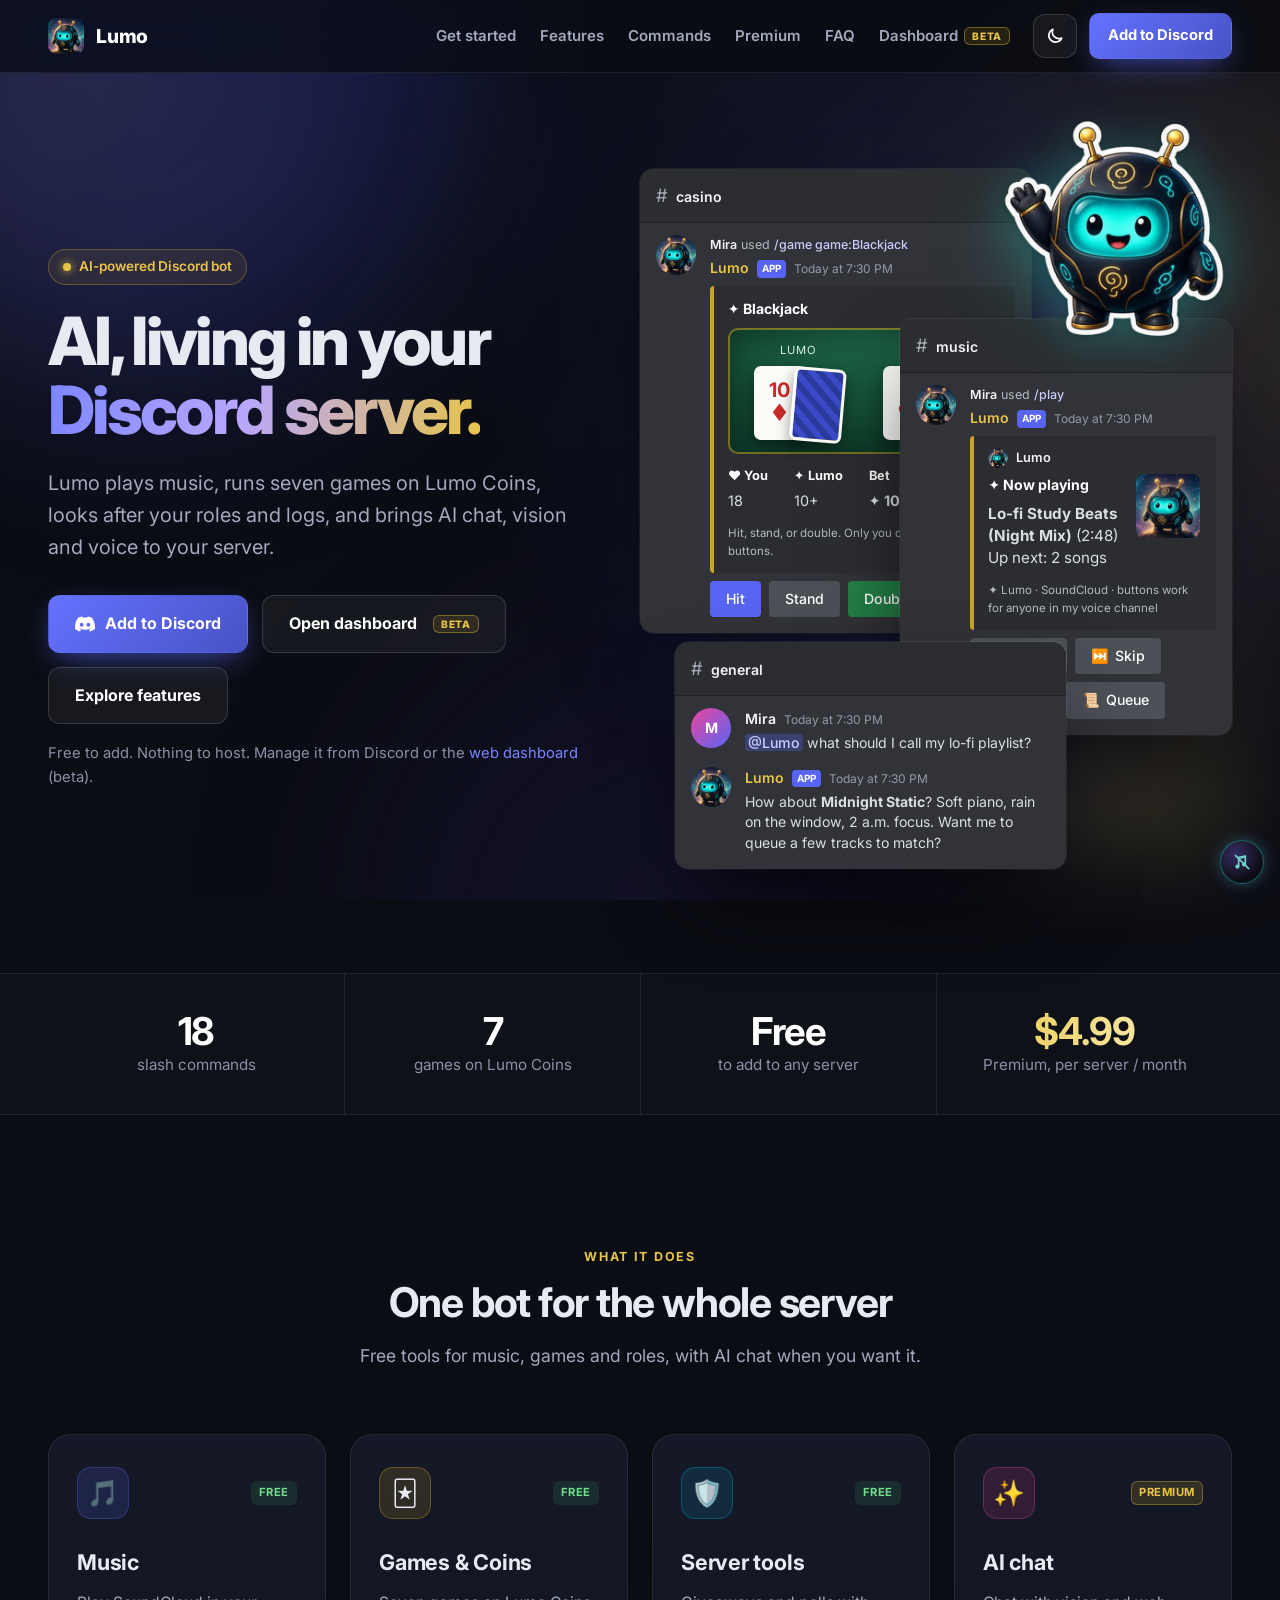
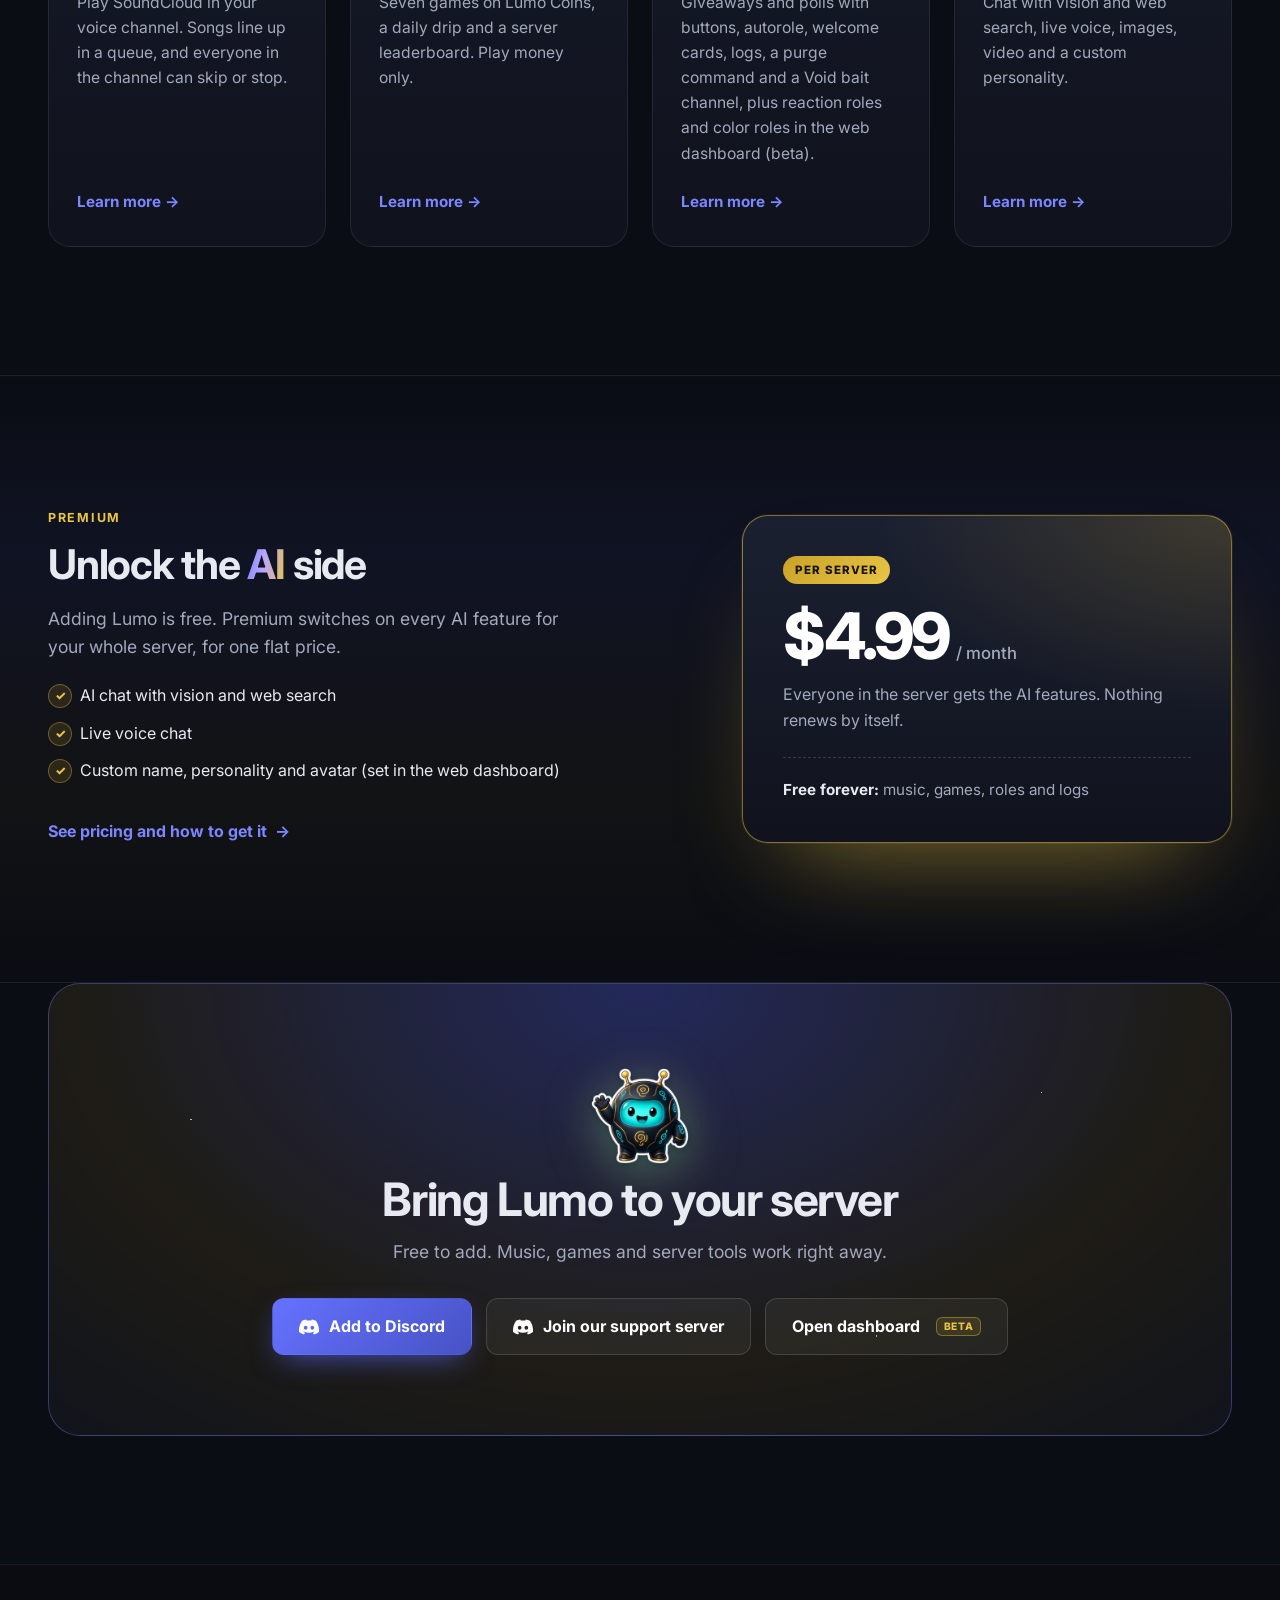
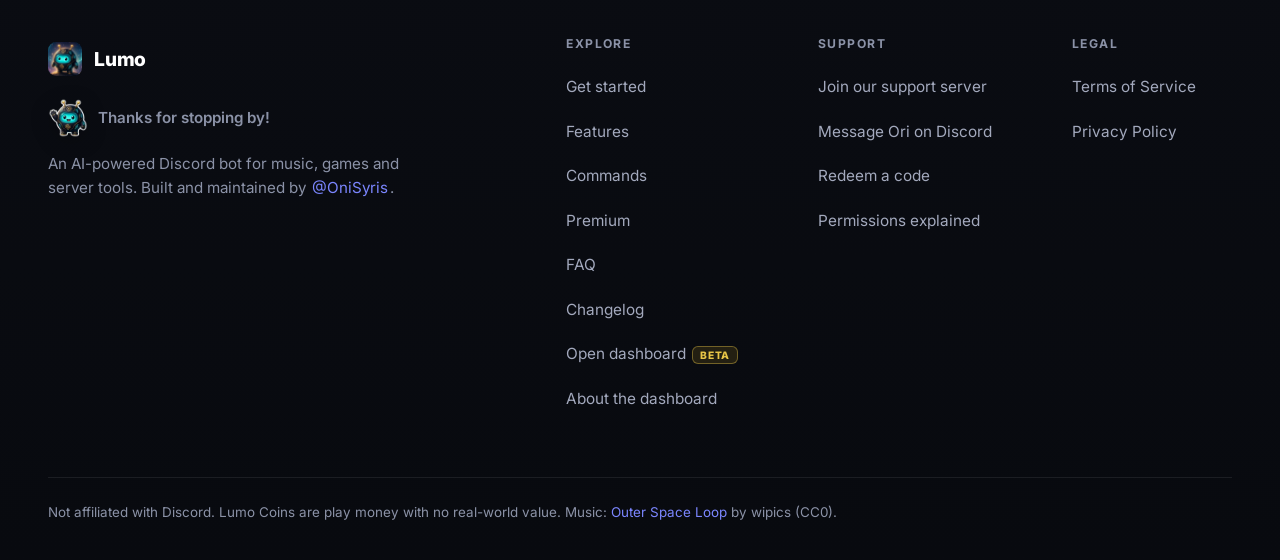
==== index.html @ 4eb3e936 "Soft background music that keeps playing between pages" ====
<!DOCTYPE html>
<html lang="en">
<head>
  <meta charset="utf-8">
  <meta name="viewport" content="width=device-width, initial-scale=1">
  <title>Lumo AI — AI-powered all-in-one Discord bot for music, games and server tools</title>
  <meta name="description" content="Lumo is an AI-powered Discord bot: SoundCloud music, 7 Lumo Coin games, giveaways, polls and server tools are free; AI chat, live voice and custom personality come with Premium ($4.99/mo per server).">
  <meta name="theme-color" content="#0b0d14">
  <meta name="color-scheme" content="dark">
  <link rel="canonical" href="https://lumobot.org/">
  <meta property="og:site_name" content="Lumo AI">
  <meta property="og:type" content="website">
  <meta property="og:url" content="https://lumobot.org/">
  <meta property="og:title" content="Lumo AI — AI-powered all-in-one Discord bot">
  <meta property="og:description" content="Free music, games and server tools. Premium adds AI chat, live voice and a custom personality for your server.">
  <meta property="og:image" content="https://lumobot.org/og-image.png">
  <meta property="og:image:width" content="1200">
  <meta property="og:image:height" content="630">
  <meta property="og:image:alt" content="Lumo: the robot mascot waving beside the Lumo name and the tagline AI-powered all-in-one Discord bot">
  <meta name="twitter:card" content="summary_large_image">
  <meta name="twitter:title" content="Lumo AI — AI-powered all-in-one Discord bot">
  <meta name="twitter:description" content="Free music, games and server tools. Premium adds AI chat, live voice and a custom personality for your server.">
  <meta name="twitter:image" content="https://lumobot.org/og-image.png">
  <meta name="twitter:image:alt" content="Lumo: the robot mascot waving beside the Lumo name and the tagline AI-powered all-in-one Discord bot">
  <link rel="icon" href="favicon.ico" sizes="any">
  <link rel="icon" type="image/png" sizes="32x32" href="favicon-32x32.png">
  <link rel="icon" type="image/png" sizes="16x16" href="favicon-16x16.png">
  <link rel="apple-touch-icon" sizes="180x180" href="apple-touch-icon.png">
  <link rel="manifest" href="site.webmanifest">
  <link rel="preconnect" href="https://fonts.googleapis.com">
  <link rel="preconnect" href="https://fonts.gstatic.com" crossorigin>
  <link href="https://fonts.googleapis.com/css2?family=Inter:wght@400;500;600;700;800&family=JetBrains+Mono:wght@500&display=swap" rel="stylesheet">
  <link rel="stylesheet" href="styles.css?v=3cb7abdbe6">
  <script>(function(d){var s="dark";try{s=localStorage.getItem("aeth-theme")||s}catch(e){}if(s!="light"&&s!="auto")s="dark";var h=d.documentElement;h.classList.add("js");h.setAttribute("data-theme-pref",s);h.setAttribute("data-theme",s=="auto"?(matchMedia("(prefers-color-scheme: light)").matches?"light":"dark"):s)})(document)</script>
</head>
<body>
  <a class="skip-link" href="#main">Skip to content</a>
  <div class="bg-orbs" aria-hidden="true"><span></span><span></span><span></span></div>

  <header class="nav" id="top">
    <div class="wrap nav-inner">
      <a class="brand" href="index.html" aria-label="Lumo home"><img src="assets/logo.webp" alt="" width="36" height="36" decoding="async"><span>Lumo</span></a>
      <nav class="nav-right" aria-label="Main">
        <div class="nav-links">
        <a href="getting-started.html">Get started</a>
        <a href="features.html">Features</a>
        <a href="commands.html">Commands</a>
        <a href="premium.html">Premium</a>
        <a href="faq.html">FAQ</a>
        <a href="dashboard.html">Dashboard <span class="beta-chip">Beta</span></a>
        </div>
        <button type="button" class="theme-btn" data-theme-cycle aria-label="Change theme" title="Change theme"><svg class="ti ti-dark" viewBox="0 0 24 24" aria-hidden="true" focusable="false" fill="none" stroke="currentColor" stroke-width="2" stroke-linecap="round" stroke-linejoin="round"><path d="M20 14.5A8 8 0 0 1 9.5 4a8 8 0 1 0 10.5 10.5Z"/></svg><svg class="ti ti-light" viewBox="0 0 24 24" aria-hidden="true" focusable="false" fill="none" stroke="currentColor" stroke-width="2" stroke-linecap="round" stroke-linejoin="round"><circle cx="12" cy="12" r="4"/><path d="M12 2v2M12 20v2M4.9 4.9l1.4 1.4M17.7 17.7l1.4 1.4M2 12h2M20 12h2M4.9 19.1l1.4-1.4M17.7 6.3l1.4-1.4"/></svg><svg class="ti ti-auto" viewBox="0 0 24 24" aria-hidden="true" focusable="false" fill="none" stroke="currentColor" stroke-width="2" stroke-linecap="round" stroke-linejoin="round"><circle cx="12" cy="12" r="9"/><path d="M12 3a9 9 0 0 1 0 18Z" fill="currentColor"/></svg></button>
        <a class="btn btn-ghost btn-sm nav-dash" href="https://dashboard.lumobot.org" target="_blank" rel="noopener">Open dashboard <span class="beta-chip">Beta</span></a>
        <a class="btn btn-primary btn-sm nav-add" href="https://discord.com/oauth2/authorize?client_id=1545140271073722378&amp;permissions=309576723664&amp;scope=bot+applications.commands" target="_blank" rel="noopener">Add to Discord</a>
        <details class="nav-menu">
          <summary aria-label="Menu"><span class="bars" aria-hidden="true"></span></summary>
          <div class="nav-panel">
          <a href="getting-started.html">Get started</a>
          <a href="features.html">Features</a>
          <a href="commands.html">Commands</a>
          <a href="premium.html">Premium</a>
          <a href="faq.html">FAQ</a>
          <a href="dashboard.html">About the dashboard <span class="beta-chip">Beta</span></a>
          <a class="btn btn-ghost nav-panel-dash" href="https://dashboard.lumobot.org" target="_blank" rel="noopener">Open dashboard <span class="beta-chip">Beta</span></a>
            <a class="btn btn-primary nav-panel-add" href="https://discord.com/oauth2/authorize?client_id=1545140271073722378&amp;permissions=309576723664&amp;scope=bot+applications.commands" target="_blank" rel="noopener">Add to Discord</a>
            <div class="theme-seg-wrap"><span>Appearance</span><div class="theme-seg" role="group" aria-label="Color theme"><button type="button" class="seg-b" data-theme-set="dark" aria-pressed="false"><svg class="ti ti-dark" viewBox="0 0 24 24" aria-hidden="true" focusable="false" fill="none" stroke="currentColor" stroke-width="2" stroke-linecap="round" stroke-linejoin="round"><path d="M20 14.5A8 8 0 0 1 9.5 4a8 8 0 1 0 10.5 10.5Z"/></svg><span>Dark</span></button><button type="button" class="seg-b" data-theme-set="light" aria-pressed="false"><svg class="ti ti-light" viewBox="0 0 24 24" aria-hidden="true" focusable="false" fill="none" stroke="currentColor" stroke-width="2" stroke-linecap="round" stroke-linejoin="round"><circle cx="12" cy="12" r="4"/><path d="M12 2v2M12 20v2M4.9 4.9l1.4 1.4M17.7 17.7l1.4 1.4M2 12h2M20 12h2M4.9 19.1l1.4-1.4M17.7 6.3l1.4-1.4"/></svg><span>Light</span></button><button type="button" class="seg-b" data-theme-set="auto" aria-pressed="false"><svg class="ti ti-auto" viewBox="0 0 24 24" aria-hidden="true" focusable="false" fill="none" stroke="currentColor" stroke-width="2" stroke-linecap="round" stroke-linejoin="round"><circle cx="12" cy="12" r="9"/><path d="M12 3a9 9 0 0 1 0 18Z" fill="currentColor"/></svg><span>Auto</span></button></div></div>
          </div>
        </details>
      </nav>
    </div>
  </header>

  <main id="main">
    <header class="hero" id="hero">
      <div class="wrap hero-inner">
        <div class="hero-copy">
          <div class="hero-bot-m"><img src="assets/robot/wave-512.webp" alt="Lumo, the robot mascot, waving hello" width="120" height="120" fetchpriority="high" decoding="async"></div>
          <span class="eyebrow"><span class="dot"></span> AI-powered Discord bot</span>
          <h1>AI, living in your <span class="grad">Discord server.</span></h1>
          <p class="lead">Lumo plays music, runs seven games on Lumo Coins, looks after your roles and logs, and brings AI chat, vision and voice to your server.</p>
          <div class="cta">
            <a class="btn btn-primary" href="https://discord.com/oauth2/authorize?client_id=1545140271073722378&amp;permissions=309576723664&amp;scope=bot+applications.commands" target="_blank" rel="noopener"><svg viewBox="0 0 24 24" width="20" height="20" aria-hidden="true"><path fill="currentColor" d="M20.3 4.4A19.8 19.8 0 0 0 15.4 3l-.6 1.3a18.3 18.3 0 0 0-5.5 0L8.6 3a19.7 19.7 0 0 0-4.9 1.5C.6 9.1-.3 13.6.1 18a19.9 19.9 0 0 0 6 3l1.3-2.1a13 13 0 0 1-2-1l.5-.4a14.2 14.2 0 0 0 12.2 0l.5.4a13 13 0 0 1-2 1l1.3 2.1a19.8 19.8 0 0 0 6-3c.5-5.1-.8-9.6-3.6-13.6ZM8 15.3c-1.2 0-2.2-1.1-2.2-2.4S6.8 10.5 8 10.5s2.2 1.1 2.2 2.4-1 2.4-2.2 2.4Zm8 0c-1.2 0-2.2-1.1-2.2-2.4s1-2.4 2.2-2.4 2.2 1.1 2.2 2.4-1 2.4-2.2 2.4Z"/></svg> Add to Discord</a>
            <a class="btn btn-ghost" href="https://dashboard.lumobot.org" target="_blank" rel="noopener">Open dashboard <span class="beta-chip">Beta</span></a>
            <a class="btn btn-ghost" href="features.html">Explore features</a>
          </div>
          <p class="cta-note">Free to add. Nothing to host. Manage it from Discord or the <a href="dashboard.html">web dashboard</a> (beta).</p>
        </div>
        <div class="cluster" aria-label="Illustrations of Lumo in Discord: music, blackjack and a chat">
        <div class="cl cl-bj"><figure class="mock" aria-label="Illustration of a blackjack hand with Hit, Stand and Double buttons">
  <div class="dc-window">
    <div class="dc-bar"><span class="hash">#</span> casino</div>
    <div class="dc-msg">
      <img class="dc-avatar" src="assets/logo.webp" alt="" width="40" height="40" loading="lazy" decoding="async">
      <div class="dc-body">
        <div class="dc-used"><span class="dc-used-user">Mira</span> used <span class="dc-used-cmd">/game game:Blackjack</span></div>
        <div class="dc-meta"><b class="bot-name">Lumo</b><span class="dc-tag">APP</span><time>Today at 7:30 PM</time></div>
        <div class="dc-embed">
          <div class="dc-embed-title">✦ Blackjack</div>
          <div class="table-art" role="img" aria-label="Blackjack table: you hold king of hearts and eight of spades; the dealer shows ten of diamonds and one face-down card">
            <div class="hand"><small>Lumo</small><div class="cards"><span class="pcard red"><b>10</b><i>♦</i></span><span class="pcard back"></span></div></div>
            <div class="hand"><small>You</small><div class="cards"><span class="pcard red"><b>K</b><i>♥</i></span><span class="pcard"><b>8</b><i>♠</i></span></div></div>
          </div>
          <div class="dc-fields dc-fields-4">
            <div><div class="dc-fh">♥ You</div><p>18</p></div>
            <div><div class="dc-fh">✦ Lumo</div><p>10+</p></div>
            <div><div class="dc-fh">Bet</div><p><b>✦ 100</b></p></div>
            <div><div class="dc-fh">Wallet</div><p><b>✦ 4,900</b></p></div>
          </div>
          <div class="dc-footer">Hit, stand, or double. Only you can press the buttons.</div>
        </div>
        <div class="dc-buttons">
          <span class="dc-btn dc-btn-primary">Hit</span>
          <span class="dc-btn dc-btn-secondary">Stand</span>
          <span class="dc-btn dc-btn-success">Double</span>
        </div>
      </div>
    </div>
  </div>
</figure></div>
        <div class="cl cl-music"><figure class="mock" aria-label="Illustration of the /play now-playing panel with Pause, Skip, Stop and Queue buttons">
  <div class="dc-window">
    <div class="dc-bar"><span class="hash">#</span> music</div>
    <div class="dc-msg">
      <img class="dc-avatar" src="assets/logo.webp" alt="" width="40" height="40" loading="lazy" decoding="async">
      <div class="dc-body">
        <div class="dc-used"><span class="dc-used-user">Mira</span> used <span class="dc-used-cmd">/play</span></div>
        <div class="dc-meta"><b class="bot-name">Lumo</b><span class="dc-tag">APP</span><time>Today at 7:30 PM</time></div>
        <div class="dc-embed">
          <div class="dc-embed-author"><img src="assets/logo.webp" alt="" width="20" height="20" loading="lazy" decoding="async"> Lumo</div>
          <div class="dc-embed-row">
            <div>
              <div class="dc-embed-title">✦ Now playing</div>
              <p><b>Lo-fi Study Beats (Night Mix)</b> (2:48)<br>Up next: 2 songs</p>
            </div>
            <img class="dc-thumb" src="assets/logo.webp" alt="" width="64" height="64" loading="lazy" decoding="async">
          </div>
          <div class="dc-footer">✦ Lumo · SoundCloud · buttons work for anyone in my voice channel</div>
        </div>
        <div class="dc-buttons">
          <span class="dc-btn dc-btn-secondary"><span aria-hidden="true">⏸️</span> Pause</span>
          <span class="dc-btn dc-btn-secondary"><span aria-hidden="true">⏭️</span> Skip</span>
          <span class="dc-btn dc-btn-danger"><span aria-hidden="true">⏹️</span> Stop</span>
          <span class="dc-btn dc-btn-secondary"><span aria-hidden="true">📜</span> Queue</span>
        </div>
      </div>
    </div>
  </div>
</figure></div>
        <div class="cl cl-chat"><figure class="mock" aria-label="Illustration of a chat with Lumo: a member asks for a playlist name and Lumo answers">
  <div class="dc-window">
    <div class="dc-bar"><span class="hash">#</span> general</div>
    <div class="dc-msg">
      <span class="dc-avatar user" aria-hidden="true">M</span>
      <div class="dc-body">
        <div class="dc-meta"><b>Mira</b><time>Today at 7:30 PM</time></div>
        <p class="dc-text"><span class="dc-mention">@Lumo</span> what should I call my lo-fi playlist?</p>
      </div>
    </div>
    <div class="dc-msg">
      <img class="dc-avatar" src="assets/logo.webp" alt="" width="40" height="40" loading="lazy" decoding="async">
      <div class="dc-body">
        <div class="dc-meta"><b class="bot-name">Lumo</b><span class="dc-tag">APP</span><time>Today at 7:30 PM</time></div>
        <p class="dc-text">How about <b>Midnight Static</b>? Soft piano, rain on the window, 2 a.m. focus. Want me to queue a few tracks to match?</p>
      </div>
    </div>
  </div>
</figure></div>
        <div class="hero-bot"><img src="assets/robot/wave-512.webp" alt="Lumo, the robot mascot, waving hello" width="300" height="300" fetchpriority="high" decoding="async"></div>
      </div>
      </div>
    </header>

    <section class="factband" aria-label="Lumo at a glance">
      <ul class="wrap facts">
        <li><strong>18</strong><span>slash commands</span></li>
        <li><strong>7</strong><span>games on Lumo Coins</span></li>
        <li><strong>Free</strong><span>to add to any server</span></li>
        <li><strong>$4.99</strong><span>Premium, per server / month</span></li>
      </ul>
    </section>

    <section class="section" id="highlights">
      <div class="wrap">
        <div class="section-head reveal">
          <span class="kicker">What it does</span>
          <h2>One bot for the whole server</h2>
          <p>Free tools for music, games and roles, with AI chat when you want it.</p>
        </div>
        <div class="hl-grid">
        <a class="hl reveal" href="features.html#music"><span class="hl-top"><span class="f-icon" aria-hidden="true">🎵</span><span class="badge b-any">Free</span></span><h3>Music</h3><p>Play SoundCloud in your voice channel. Songs line up in a queue, and everyone in the channel can skip or stop.</p><span class="hl-more">Learn more <i aria-hidden="true">→</i></span></a>
        <a class="hl reveal" href="features.html#games"><span class="hl-top"><span class="f-icon" aria-hidden="true">🃏</span><span class="badge b-any">Free</span></span><h3>Games &amp; Coins</h3><p>Seven games on Lumo Coins, a daily drip and a server leaderboard. Play money only.</p><span class="hl-more">Learn more <i aria-hidden="true">→</i></span></a>
        <a class="hl reveal" href="features.html#server"><span class="hl-top"><span class="f-icon" aria-hidden="true">🛡️</span><span class="badge b-any">Free</span></span><h3>Server tools</h3><p>Giveaways and polls with buttons, autorole, welcome cards, logs, a purge command and a Void bait channel, plus reaction roles and color roles in the web dashboard (beta).</p><span class="hl-more">Learn more <i aria-hidden="true">→</i></span></a>
        <a class="hl reveal" href="features.html#ai"><span class="hl-top"><span class="f-icon" aria-hidden="true">✨</span><span class="badge b-premium">Premium</span></span><h3>AI chat</h3><p>Chat with vision and web search, live voice, images, video and a custom personality.</p><span class="hl-more">Learn more <i aria-hidden="true">→</i></span></a>
        </div>
      </div>
    </section>

    <section class="section section-alt" id="premium">
      <div class="wrap teaser">
        <div class="teaser-copy reveal">
          <span class="kicker">Premium</span>
          <h2>Unlock the <span class="grad">AI</span> side</h2>
          <p>Adding Lumo is free. Premium switches on every AI feature for your whole server, for one flat price.</p>
          <ul class="checks">
            <li>AI chat with vision and web search</li>
            <li>Live voice chat</li>
            <li>Custom name, personality and avatar (set in the web dashboard)</li>
          </ul>
          <a class="text-link" href="premium.html">See pricing and how to get it <i aria-hidden="true">→</i></a>
        </div>
        <div class="price-card reveal" data-d="1">
          <span class="plan-tag">Per server</span>
          <div class="big">$4.99<small>/ month</small></div>
          <p>Everyone in the server gets the AI features. Nothing renews by itself.</p>
          <div class="price-free"><b>Free forever:</b> music, games, roles and logs</div>
        </div>
      </div>
    </section>

    <section class="section section-cta">
      <div class="wrap">
        <div class="final-cta reveal">
          <img class="cta-bot" src="assets/robot/happy-256.webp" alt="Lumo, the robot mascot, smiling" width="104" height="104" loading="lazy" decoding="async">
          <h2>Bring Lumo to your server</h2>
          <p>Free to add. Music, games and server tools work right away.</p>
          <div class="cta center"><a class="btn btn-primary" href="https://discord.com/oauth2/authorize?client_id=1545140271073722378&amp;permissions=309576723664&amp;scope=bot+applications.commands" target="_blank" rel="noopener"><svg viewBox="0 0 24 24" width="20" height="20" aria-hidden="true"><path fill="currentColor" d="M20.3 4.4A19.8 19.8 0 0 0 15.4 3l-.6 1.3a18.3 18.3 0 0 0-5.5 0L8.6 3a19.7 19.7 0 0 0-4.9 1.5C.6 9.1-.3 13.6.1 18a19.9 19.9 0 0 0 6 3l1.3-2.1a13 13 0 0 1-2-1l.5-.4a14.2 14.2 0 0 0 12.2 0l.5.4a13 13 0 0 1-2 1l1.3 2.1a19.8 19.8 0 0 0 6-3c.5-5.1-.8-9.6-3.6-13.6ZM8 15.3c-1.2 0-2.2-1.1-2.2-2.4S6.8 10.5 8 10.5s2.2 1.1 2.2 2.4-1 2.4-2.2 2.4Zm8 0c-1.2 0-2.2-1.1-2.2-2.4s1-2.4 2.2-2.4 2.2 1.1 2.2 2.4-1 2.4-2.2 2.4Z"/></svg> Add to Discord</a><a class="btn btn-ghost" href="https://discord.gg/KZjebts36C" target="_blank" rel="noopener"><svg viewBox="0 0 24 24" width="20" height="20" aria-hidden="true"><path fill="currentColor" d="M20.3 4.4A19.8 19.8 0 0 0 15.4 3l-.6 1.3a18.3 18.3 0 0 0-5.5 0L8.6 3a19.7 19.7 0 0 0-4.9 1.5C.6 9.1-.3 13.6.1 18a19.9 19.9 0 0 0 6 3l1.3-2.1a13 13 0 0 1-2-1l.5-.4a14.2 14.2 0 0 0 12.2 0l.5.4a13 13 0 0 1-2 1l1.3 2.1a19.8 19.8 0 0 0 6-3c.5-5.1-.8-9.6-3.6-13.6ZM8 15.3c-1.2 0-2.2-1.1-2.2-2.4S6.8 10.5 8 10.5s2.2 1.1 2.2 2.4-1 2.4-2.2 2.4Zm8 0c-1.2 0-2.2-1.1-2.2-2.4s1-2.4 2.2-2.4 2.2 1.1 2.2 2.4-1 2.4-2.2 2.4Z"/></svg> Join our support server</a><a class="btn btn-ghost" href="https://dashboard.lumobot.org" target="_blank" rel="noopener">Open dashboard <span class="beta-chip">Beta</span></a></div>
        </div>
      </div>
    </section>
  </main>

  <footer class="footer">
    <div class="wrap footer-inner">
      <div class="footer-brand">
        <a class="brand" href="index.html"><img src="assets/logo.webp" alt="" width="34" height="34" loading="lazy" decoding="async"><span>Lumo</span></a>
        <p class="footer-wave"><img class="mini-bot" src="assets/robot/wave-96.webp" alt="" width="40" height="40" loading="lazy" decoding="async"><span>Thanks for stopping by!</span></p>
        <p>An AI-powered Discord bot for music, games and server tools. Built and maintained by <a href="https://github.com/OniSyris" target="_blank" rel="noopener">@OniSyris</a>.</p>
      </div>
      <nav class="footer-cols" aria-label="Footer">
        <div>
          <h2>Explore</h2>
          <a href="getting-started.html">Get started</a>
          <a href="features.html">Features</a>
          <a href="commands.html">Commands</a>
          <a href="premium.html">Premium</a>
          <a href="faq.html">FAQ</a>
          <a href="changelog.html">Changelog</a>
          <a href="https://dashboard.lumobot.org" target="_blank" rel="noopener">Open dashboard <span class="beta-chip">Beta</span></a>
          <a href="dashboard.html">About the dashboard</a>
        </div>
        <div>
          <h2>Support</h2>
          <a href="https://discord.gg/KZjebts36C" target="_blank" rel="noopener">Join our support server</a>
          <a href="https://discord.com/users/1022200760018161684" target="_blank" rel="noopener">Message Ori on Discord</a>
          <a href="faq.html#redeem">Redeem a code</a>
          <a href="faq.html#permissions">Permissions explained</a>
        </div>
        <div>
          <h2>Legal</h2>
          <a href="terms.html">Terms of Service</a>
          <a href="privacy.html">Privacy Policy</a>
        </div>
      </nav>
    </div>
    <div class="wrap footer-note">Not affiliated with Discord. Lumo Coins are play money with no real-world value. Music: <a href="https://opengameart.org/content/outer-space-loop" target="_blank" rel="noopener">Outer Space Loop</a> by wipics (CC0).</div>
  </footer>

  <div class="toast" id="toast" role="status" aria-live="polite"></div>
  <script src="/assets/lumo-music.js?v=5b96e1c2fb" data-src="/assets/audio/outer-space-loop.mp3" data-exclude="^/dashboard/" data-volume="0.16" data-fade="2.5" defer></script>
  <script src="script.js?v=6dd29949c9" defer></script>
</body>
</html>
---- styles.css ----
:root,.dc-window{--bg:#0b0d14;--bg-2:#10131d;--panel:#151927;--panel-2:#1b2031;--fg:255 255 255;--line:rgb(var(--fg) / .08);--line-2:rgb(var(--fg) / .14);--text:#e8eaf2;--muted:#a3a9bd;--dim:#8b92a7;--head:#fff;--blurple:#5865f2;--blurple-2:#7b86ff;--gold:#c9a227;--gold-2:#e8c547;--gold-t:#e8c547;--green:#3ba55d;--red:#ed4245;--ok-t:#6fdc8c;--bad-t:#ff8a8c;--code-bg:rgba(88,101,242,.18);--code-fg:#c9cdfb;--hover-bd:rgba(123,134,255,.45);--nav-bg:rgba(11,13,20,.78);--nav-panel-bg:rgba(14,17,27,.98);--cmd-bg:rgba(11,13,20,.88);--footer-bg:linear-gradient(180deg,#0a0c12,#080a0f);--orb-1:#3b45c9;--orb-2:#7a5b0f;--orb-3:#2a1f6b;--grad-h:linear-gradient(100deg,var(--blurple-2) 0%,#b9a6ff 45%,var(--gold-2) 100%);--grad-gold:linear-gradient(100deg,var(--gold-2),#fff3c2);--btn-grad:linear-gradient(135deg,#6572ff,#4752c4);--mock-sh:0 30px 80px -20px rgba(0,0,0,.7),0 0 0 1px rgba(255,255,255,.06);--mock-sh-lg:0 40px 90px -24px rgba(0,0,0,.85),0 0 0 1px rgba(255,255,255,.08);--mock-sh-hover:0 44px 90px -24px rgba(0,0,0,.85),0 0 0 1px rgba(123,134,255,.4);--sh-card:none;--logo-sh:none;color-scheme:dark;--radius:18px;--gold-ink:#1a1405;--nav-h:72px;--wrap:1280px;--font:"Inter",system-ui,-apple-system,"Segoe UI",Roboto,"Helvetica Neue",Arial,sans-serif;--mono:"JetBrains Mono",ui-monospace,SFMono-Regular,Menlo,Consolas,monospace;--s-section:128px}html[data-theme="light"]{--bg:#f5f7fb;--bg-2:#edf1f8;--panel:#fff;--panel-2:#f3f6fc;--fg:15 23 42;--line:rgb(var(--fg) / .11);--line-2:rgb(var(--fg) / .2);--text:#1e293b;--muted:#475569;--dim:#566680;--head:#0f172a;--blurple:#4752c4;--blurple-2:#3f4bbd;--gold-t:#8a5a0b;--ok-t:#166534;--bad-t:#b42318;--code-bg:rgba(71,82,196,.1);--code-fg:#3730a3;--hover-bd:rgba(71,82,196,.45);--nav-bg:rgba(255,255,255,.85);--nav-panel-bg:rgba(255,255,255,.98);--cmd-bg:rgba(245,247,251,.92);--footer-bg:linear-gradient(180deg,#eef2f8,#e5ebf4);--orb-1:#b9c3ff;--orb-2:#ffe1a6;--orb-3:#bde4f4;--grad-h:linear-gradient(100deg,#3f4bbd 0%,#7c3aed 48%,#a2640c 100%);--grad-gold:linear-gradient(100deg,#8a5a0b,#b7791f);--btn-grad:linear-gradient(135deg,#4f5bd5,#3b46b0);--mock-sh:0 18px 40px -18px rgba(15,23,42,.5),0 0 0 1px rgba(15,23,42,.16);--mock-sh-lg:0 26px 56px -22px rgba(15,23,42,.55),0 0 0 1px rgba(15,23,42,.16);--mock-sh-hover:0 28px 56px -20px rgba(15,23,42,.55),0 0 0 1px rgba(71,82,196,.5);--sh-card:0 1px 2px rgba(15,23,42,.05),0 10px 26px -14px rgba(15,23,42,.16);--logo-sh:0 2px 8px rgba(15,23,42,.3);color-scheme:light}:where(.hl,.bento-tile,.cmd,.info-card,.steps-3 li,.gs-step,.cl-list li,details.faq,.faq-toc,.compare,.legal-summary,.legal-toc,.search){box-shadow:var(--sh-card)}html[data-theme="light"] .bg-orbs span{opacity:.55}html[data-theme="light"] .final-cta::before{display:none}html[data-theme="light"] .bg-orbs span{opacity:.22}html[data-theme="light"] .hero{background:radial-gradient(60% 90% at 78% 30%,rgba(88,101,242,.07),transparent 70%),radial-gradient(40% 60% at 5% 0%,rgba(201,162,39,.04),transparent 70%)}html[data-theme="light"] .page-hero{background:radial-gradient(70% 120% at 50% 0%,rgba(88,101,242,.07),transparent 70%),radial-gradient(40% 80% at 90% 100%,rgba(201,162,39,.04),transparent 70%)}html[data-theme="light"] .section-alt{background:linear-gradient(180deg,transparent,rgba(88,101,242,.035) 30%,rgba(201,162,39,.025) 70%,transparent)}html[data-theme="light"] .final-cta{background:radial-gradient(80% 140% at 50% 0%,rgba(88,101,242,.13),rgba(201,162,39,.06) 60%,var(--bg-2))}html[data-theme="light"] .cluster::before{opacity:.4}html[data-theme="light"] .stage::before{opacity:.45}html[data-theme="light"] .num{background:linear-gradient(135deg,#4752c4,#8a5a0b)}.brand img{box-shadow:var(--logo-sh)}@media (min-width:1600px){:root{--wrap:1440px;--s-section:144px}body{font-size:17px}}*{box-sizing:border-box}html{scroll-behavior:smooth;scroll-padding-top:96px;overflow-x:clip}body{margin:0;font-family:var(--font);background:var(--bg);color:var(--text);line-height:1.6;-webkit-font-smoothing:antialiased;overflow-x:hidden}img{max-width:100%;display:block}a{color:var(--blurple-2);text-decoration:none}a:hover{color:var(--head)}code{font-family:var(--mono);font-size:.86em}main{display:block}.wrap{width:min(var(--wrap),100% - 96px);margin-inline:auto}.wrap-mid{width:min(1040px,100% - 96px)}:focus-visible{outline:2px solid var(--blurple-2);outline-offset:3px;border-radius:6px}.btn:focus-visible{outline-color:var(--head)}.skip-link{position:absolute;left:12px;top:-60px;z-index:100;background:#fff;color:#111;font-weight:700;padding:10px 16px;border-radius:10px;transition:top .15s}.skip-link:focus{top:10px;color:#111}[hidden]{display:none!important}.bg-orbs{position:fixed;inset:0;pointer-events:none;z-index:-1;overflow:hidden}.bg-orbs span{position:absolute;border-radius:50%;filter:blur(110px);opacity:.32}.bg-orbs span:nth-child(1){width:640px;height:640px;background:var(--orb-1);top:-260px;left:-180px}.bg-orbs span:nth-child(2){width:520px;height:520px;background:var(--orb-2);top:60px;right:-200px;opacity:.24}.bg-orbs span:nth-child(3){width:560px;height:560px;background:var(--orb-3);bottom:-300px;left:30%;opacity:.22}h1{font-size:clamp(2.5rem,4.6vw,4.5rem);line-height:1.04;letter-spacing:-.04em;margin:22px 0 22px;font-weight:800;text-wrap:balance}h2{font-size:clamp(1.9rem,3.2vw,2.9rem);line-height:1.12;letter-spacing:-.03em;margin:12px 0 16px;text-wrap:balance}h3{letter-spacing:-.01em}.grad{background:var(--grad-h);-webkit-background-clip:text;background-clip:text;color:transparent}.lead{font-size:1.2rem;color:var(--muted);max-width:580px;margin:0 0 32px}.kicker{color:var(--gold-t);font-weight:700;text-transform:uppercase;letter-spacing:.14em;font-size:.78rem}.eyebrow{display:inline-flex;align-items:center;gap:8px;padding:6px 14px;border-radius:999px;background:rgba(201,162,39,.1);border:1px solid rgba(201,162,39,.35);color:var(--gold-t);font-size:.85rem;font-weight:600}.eyebrow .dot{width:8px;height:8px;border-radius:50%;background:var(--gold-2);box-shadow:0 0 10px var(--gold-2);animation:pulse 2.4s ease-in-out infinite}@keyframes pulse{50%{opacity:.45}}.cta{display:flex;gap:14px;flex-wrap:wrap}.cta.center{justify-content:center}.cta-note{margin:18px 0 0;color:var(--dim);font-size:.92rem}.text-link{display:inline-flex;gap:8px;align-items:center;font-weight:700;margin-top:8px}.text-link i{font-style:normal;transition:transform .2s}.text-link:hover i,.hl:hover .hl-more i{transform:translateX(4px)}.btn{display:inline-flex;align-items:center;justify-content:center;gap:10px;padding:15px 26px;border-radius:12px;font-weight:700;font-size:1rem;border:1px solid transparent;transition:transform .15s ease,box-shadow .2s ease,background .2s ease,border-color .2s;white-space:nowrap}.btn:hover{transform:translateY(-2px)}.btn-primary{background:var(--btn-grad);color:#fff;box-shadow:0 10px 30px -10px rgba(88,101,242,.8)}.btn-primary:hover{color:#fff;box-shadow:0 14px 38px -8px rgba(88,101,242,1)}.btn-ghost{background:rgb(var(--fg) / .05);color:var(--head);border-color:var(--line-2)}.btn-ghost:hover{background:rgb(var(--fg) / .1);color:var(--head);border-color:rgb(var(--fg) / .28)}.btn-paypal{background:linear-gradient(135deg,var(--gold-2),var(--gold));color:var(--gold-ink);box-shadow:0 10px 30px -10px rgba(232,197,71,.65)}.btn-paypal:hover{color:var(--gold-ink);box-shadow:0 14px 36px -8px rgba(232,197,71,.85)}.btn-sm{padding:10px 18px;font-size:.92rem;border-radius:10px}.nav{position:sticky;top:0;z-index:50;background:var(--nav-bg);backdrop-filter:blur(16px) saturate(140%);-webkit-backdrop-filter:blur(16px) saturate(140%);border-bottom:1px solid var(--line)}.nav-inner{display:flex;align-items:center;height:var(--nav-h);gap:24px}.brand{display:inline-flex;align-items:center;gap:12px;color:var(--head);font-weight:800;font-size:1.2rem;letter-spacing:-.01em}.brand:hover{color:var(--head)}.brand img{border-radius:22%}.nav-right{margin-left:auto;display:flex;align-items:center;gap:16px}.nav-links{display:flex;gap:4px}.nav-links a{padding:9px 16px;border-radius:10px;color:var(--muted);font-weight:600;font-size:.96rem;transition:color .15s,background .15s}.nav-links a:hover{color:var(--head);background:rgb(var(--fg) / .06)}.nav-links a[aria-current="page"]{color:var(--head);background:rgb(var(--fg) / .08);box-shadow:inset 0 -2px 0 var(--gold-t)}.nav-add{flex-shrink:0}.nav-menu{display:none}.nav-menu summary{list-style:none;cursor:pointer;width:44px;height:44px;display:grid;place-items:center;border-radius:12px;border:1px solid var(--line-2);background:rgb(var(--fg) / .05)}.nav-menu summary::-webkit-details-marker{display:none}.nav-menu .bars,.nav-menu .bars::before,.nav-menu .bars::after{display:block;width:18px;height:2px;background:var(--head);border-radius:2px;transition:transform .2s}.nav-menu .bars{position:relative}.nav-menu .bars::before,.nav-menu .bars::after{content:"";position:absolute;left:0}.nav-menu .bars::before{top:-6px}.nav-menu .bars::after{top:6px}.nav-menu[open] .bars{background:transparent}.nav-menu[open] .bars::before{transform:translateY(6px) rotate(45deg)}.nav-menu[open] .bars::after{transform:translateY(-6px) rotate(-45deg)}.nav-panel{position:absolute;left:0;right:0;top:100%;display:grid;gap:4px;padding:14px 20px 22px;background:var(--nav-panel-bg);border-bottom:1px solid var(--line-2);box-shadow:0 30px 60px -20px rgba(0,0,0,.8)}.nav-panel a{color:var(--text);padding:15px 16px;border-radius:12px;font-weight:600;font-size:1.05rem}.nav-panel a:hover{background:rgb(var(--fg) / .07);color:var(--head)}.nav-panel a[aria-current="page"]{color:var(--gold-t);background:rgba(201,162,39,.1)}.nav-panel .nav-panel-dash{margin-top:10px;text-align:center;justify-content:center;gap:8px}.nav-panel .nav-panel-dash:hover{background:rgb(var(--fg) / .1)}.nav-panel .nav-panel-add{margin-top:10px;color:#fff;text-align:center;justify-content:center}@media (max-width:900px){:root{--s-section:80px;--nav-h:64px}.wrap,.wrap-mid{width:calc(100% - 48px)}}.section{padding:var(--s-section) 0}.section-tight{padding:72px 0 var(--s-section)}.section-alt{background:linear-gradient(180deg,transparent,rgba(88,101,242,.07) 30%,rgba(201,162,39,.045) 70%,transparent);border-block:1px solid var(--line)}.section-head{text-align:center;max-width:720px;margin:0 auto 64px}.section-head p{color:var(--muted);margin:0;font-size:1.1rem}.page-hero{position:relative;padding:96px 0 88px;text-align:center;border-bottom:1px solid var(--line);background:radial-gradient(70% 120% at 50% 0%,rgba(88,101,242,.16),transparent 70%),radial-gradient(40% 80% at 90% 100%,rgba(201,162,39,.08),transparent 70%)}.page-hero h1{font-size:clamp(2.4rem,4.2vw,4rem);margin:16px auto 18px;max-width:900px}.page-hero .lead{margin-inline:auto}.page-hero .cta{justify-content:center}.illus-note{margin:26px 0 0;color:var(--dim);font-size:.88rem}.page-hero-split{text-align:left;padding:88px 0}.page-hero-split .page-hero-inner{display:grid;grid-template-columns:1.1fr .9fr;gap:80px;align-items:center}.page-hero-split h1{margin-inline:0}.page-hero-split .lead{margin-inline:0}.page-hero-split .cta{justify-content:flex-start}.hero{position:relative;padding:96px 0 104px;overflow-x:clip;background:radial-gradient(60% 90% at 78% 30%,rgba(88,101,242,.18),transparent 70%),radial-gradient(40% 60% at 5% 0%,rgba(201,162,39,.07),transparent 70%)}.hero-inner{display:grid;grid-template-columns:minmax(0,.95fr) minmax(0,1.05fr);gap:56px;align-items:center}.hero h1{font-size:clamp(2.8rem,5.2vw,5.2rem)}.hero .lead{font-size:1.25rem;max-width:560px}@media (min-width:1600px){.hero{padding:120px 0 128px}.hero .lead{max-width:620px}}.cluster{position:relative;min-height:700px;isolation:isolate}.cluster::before{content:"";position:absolute;inset:4% -4% 0;background:radial-gradient(closest-side,rgba(88,101,242,.38),transparent),radial-gradient(40% 40% at 80% 85%,rgba(232,197,71,.18),transparent);filter:blur(40px);z-index:-1}.cl{position:absolute}.cl .mock{margin:0}.cl .dc-window{font-size:.88rem;box-shadow:var(--mock-sh-lg);animation:float 8s ease-in-out infinite}.cl-bj{left:0;top:0;width:66%;z-index:1}.cl-music{right:0;top:150px;width:56%;z-index:2}.cl-music .dc-window{animation-delay:-3s}.cl-chat{left:6%;bottom:0;width:66%;z-index:3}.cl-chat .dc-window{animation-delay:-5.5s}.cl-bj .dc-embed{max-width:none}@keyframes float{0%,100%{transform:translateY(0)}50%{transform:translateY(-9px)}}@media (max-width:1100px){.hero-inner{grid-template-columns:1fr;gap:56px}.hero{padding:64px 0 72px}.cluster{min-height:0;display:grid;gap:18px;max-width:560px;margin-inline:auto;width:100%}.cl{position:static;width:auto!important}.cl-bj,.cl-music{display:none}.cl .dc-window{animation:none}}.factband{border-block:1px solid var(--line);background:rgb(var(--fg) / .02)}.facts{list-style:none;padding:0;margin-block:0;display:grid;grid-template-columns:repeat(4,1fr)}.facts li{padding:36px 24px;text-align:center;border-left:1px solid var(--line)}.facts li:first-child{border-left:0}.facts strong{display:block;font-size:clamp(2rem,3vw,2.8rem);line-height:1.1;letter-spacing:-.03em;color:var(--head)}.facts li:nth-child(4) strong{background:var(--grad-gold);-webkit-background-clip:text;background-clip:text;color:transparent}.facts span{color:var(--dim);font-size:.95rem}@media (max-width:720px){.facts{grid-template-columns:1fr 1fr}.facts li{padding:26px 12px}.facts li:nth-child(3){border-left:0}.facts li:nth-child(n+3){border-top:1px solid var(--line)}}.hl-grid{display:grid;grid-template-columns:repeat(4,minmax(0,1fr));gap:24px}.hl{display:flex;flex-direction:column;padding:32px 28px;border-radius:22px;border:1px solid var(--line);background:linear-gradient(180deg,var(--panel),var(--bg-2));color:var(--text);transition:transform .25s ease,border-color .25s,box-shadow .25s}.hl:hover{transform:translateY(-6px);border-color:var(--hover-bd);box-shadow:0 30px 60px -30px rgba(88,101,242,.6);color:var(--text)}.hl-top{display:flex;justify-content:space-between;align-items:center}.hl h3{font-size:1.35rem;margin:26px 0 10px}.hl p{margin:0 0 24px;color:var(--muted);font-size:.98rem}.hl-more{margin-top:auto;font-weight:700;color:var(--blurple-2);font-size:.95rem}.hl-more i{font-style:normal;display:inline-block;transition:transform .2s}.f-icon{width:52px;height:52px;border-radius:14px;display:grid;place-items:center;font-size:1.6rem;background:rgba(88,101,242,.16);border:1px solid rgba(88,101,242,.32);flex-shrink:0}.hl:nth-child(2) .f-icon{background:rgba(201,162,39,.15);border-color:rgba(201,162,39,.35)}.hl:nth-child(3) .f-icon{background:rgba(0,180,216,.13);border-color:rgba(0,180,216,.3)}.hl:nth-child(4) .f-icon{background:rgba(235,69,158,.14);border-color:rgba(235,69,158,.3)}@media (max-width:1100px){.hl-grid{grid-template-columns:repeat(2,minmax(0,1fr))}}@media (max-width:640px){.hl-grid{grid-template-columns:1fr;gap:14px}.hl{padding:24px}.hl h3{margin-top:18px}}.teaser{display:grid;grid-template-columns:1.1fr .9fr;gap:96px;align-items:center}.teaser-copy p{color:var(--muted);font-size:1.1rem;max-width:520px}.checks{list-style:none;padding:0;margin:22px 0 18px;display:grid;gap:12px;color:var(--text)}.checks li{position:relative;padding-left:32px}.checks li::before{content:"✓";position:absolute;left:0;top:1px;width:22px;height:22px;border-radius:50%;display:grid;place-items:center;font-size:.78rem;font-weight:800;color:var(--gold-t);background:rgba(201,162,39,.14);border:1px solid rgba(232,197,71,.35)}.checks code,.steps-3 code,.info-card code,.cmd-note code,.compare code,.faq-body code{background:var(--code-bg);color:var(--code-fg);padding:1px 6px;border-radius:6px}.price-card{position:relative;padding:40px;border-radius:26px;border:1px solid rgba(232,197,71,.5);background:radial-gradient(120% 100% at 100% 0%,rgba(201,162,39,.2),transparent 60%),linear-gradient(180deg,var(--panel-2),var(--bg-2));box-shadow:0 50px 100px -50px rgba(232,197,71,.55),0 0 0 1px rgba(232,197,71,.08)}.plan-tag{display:inline-block;background:linear-gradient(135deg,var(--gold),var(--gold-2));color:var(--gold-ink);font-size:.72rem;font-weight:800;text-transform:uppercase;letter-spacing:.08em;padding:5px 12px;border-radius:999px}.price-card .big{font-size:clamp(3.4rem,5vw,4.6rem);font-weight:800;letter-spacing:-.045em;line-height:1;color:var(--head);margin:20px 0 14px}.price-card .big small{font-size:1.05rem;color:var(--muted);font-weight:500;letter-spacing:0;margin-left:8px}.price-card p{margin:0;color:var(--muted)}.price-free{margin-top:24px;padding-top:20px;border-top:1px dashed var(--line-2);color:var(--muted);font-size:.95rem}.price-free b{color:var(--text)}.price-card-lg .checks{margin:24px 0 0}@media (max-width:1000px){.teaser{grid-template-columns:1fr;gap:48px}.page-hero-split .page-hero-inner{grid-template-columns:1fr;gap:48px}.page-hero-split{text-align:left}}.section-cta{padding-top:0}.final-cta{position:relative;overflow:hidden;text-align:center;padding:80px 32px;border-radius:32px;border:1px solid rgba(123,134,255,.35);background:radial-gradient(80% 140% at 50% 0%,rgba(88,101,242,.32),rgba(201,162,39,.1) 60%,var(--bg-2))}.final-cta::before{content:"";position:absolute;inset:0;background-image:radial-gradient(1.5px 1.5px at 12% 30%,rgb(var(--fg) / .7) 50%,transparent 52%),radial-gradient(1px 1px at 84% 24%,rgb(var(--fg) / .7) 50%,transparent 52%),radial-gradient(1.5px 1.5px at 70% 78%,rgb(var(--fg) / .6) 50%,transparent 52%),radial-gradient(1px 1px at 26% 82%,rgb(var(--fg) / .6) 50%,transparent 52%);pointer-events:none}.final-cta>*{position:relative}.final-cta img{margin:0 auto 14px;border-radius:22%;filter:drop-shadow(0 8px 28px rgba(232,197,71,.4))}.final-cta h2{font-size:clamp(2rem,3.6vw,3.2rem);margin:0 0 12px}.final-cta p{color:var(--muted);margin:0 0 32px;font-size:1.1rem}@media (max-width:640px){.final-cta{padding:52px 20px;border-radius:24px}.cta .btn{flex:1 1 100%}}.dc-window{background:#313338;border-radius:14px;overflow:hidden;box-shadow:var(--mock-sh);color:var(--text);font-size:.92rem}.dc-bar{background:#2b2d31;padding:12px 16px;font-weight:600;color:#f2f3f5;border-bottom:1px solid #1f2023}.dc-bar .hash{color:#a6abb5;margin-right:4px;font-weight:400;font-size:1.15rem}.dc-msg{display:flex;gap:14px;padding:12px 16px 4px}.dc-msg:last-child{padding-bottom:18px}.dc-avatar{width:40px;height:40px;border-radius:50%;flex-shrink:0}.dc-avatar.user{background:linear-gradient(135deg,#eb459e,#5865f2);display:grid;place-items:center;font-weight:700;color:#fff}.dc-body{min-width:0;flex:1}.dc-meta{display:flex;align-items:center;gap:8px}.dc-meta b{color:#f2f3f5;font-weight:600}.dc-meta .bot-name{color:var(--gold-2)}.dc-meta time{color:#949ba4;font-size:.75rem}.dc-tag{background:var(--blurple);color:#fff;font-size:.62rem;font-weight:700;padding:1px 5px;border-radius:4px}.dc-slash span{display:inline-block;margin-top:2px;color:#c9cdfb;background:rgba(88,101,242,.3);padding:0 4px;border-radius:4px;font-weight:500}.dc-embed{margin-top:6px;background:#2b2d31;border-left:4px solid var(--gold);border-radius:4px;padding:12px 16px 12px 14px;max-width:520px}.dc-embed-title{font-weight:700;color:#fff;margin-bottom:6px}.dc-embed p{margin:0;color:#dbdee1;font-size:.86rem;line-height:1.45}.dc-fields{display:grid;grid-template-columns:repeat(3,1fr);gap:12px;margin-top:12px}.dc-fields .dc-fh{margin:0 0 4px;font-size:.8rem;font-weight:700;color:#fff}.dc-fields p{font-size:.78rem}.dc-fields code{background:#1e1f22;padding:1px 4px;border-radius:4px;font-size:.72rem;color:#dbdee1}.dc-footer{margin-top:12px;font-size:.72rem;color:#b5bac1}.dc-select{margin-top:8px;max-width:520px;background:#1e1f22;border-radius:6px;padding:9px 12px;color:#dbdee1;font-size:.86rem;display:flex;justify-content:space-between}.dc-window{max-width:100%}.dc-used{font-size:.78rem;color:#b5bac1;margin-bottom:2px}.dc-used-user{color:#f2f3f5;font-weight:600}.dc-used-cmd{color:#c9cdfb;font-weight:500}.dc-text{margin:2px 0 0;color:#dbdee1;line-height:1.45}.dc-mention{background:rgba(88,101,242,.3);color:#c9cdfb;padding:0 3px;border-radius:3px;font-weight:500}.dc-eph{margin-top:6px;font-size:.74rem;color:#949ba4}.dc-embed{max-width:460px}.dc-embed-author{display:flex;align-items:center;gap:8px;font-size:.8rem;font-weight:600;color:#f2f3f5;margin-bottom:6px}.dc-embed-author img{border-radius:50%}.dc-embed-row{display:flex;justify-content:space-between;gap:12px;align-items:flex-start}.dc-embed-row p{font-size:.95rem}.dc-thumb{width:64px;height:64px;border-radius:8px;flex-shrink:0;object-fit:cover}.dc-embed.win{border-left-color:#3d9b64}.dc-fields-4{grid-template-columns:repeat(4,auto);justify-content:start;gap:8px 26px}.dc-fields p{font-size:.9rem;color:#dbdee1}.dc-buttons{display:flex;gap:8px;flex-wrap:wrap;margin-top:8px}.dc-btn{display:inline-flex;align-items:center;gap:6px;padding:7px 16px;border-radius:4px;font-weight:500;font-size:.88rem;color:#fff;cursor:default;user-select:none}.dc-btn-primary{background:#5865f2}.dc-btn-secondary{background:#4e5058}.dc-btn-success{background:#248046}.dc-btn-danger{background:#da373c}.dc-divider{display:flex;align-items:center;gap:12px;margin:10px 16px 0;color:#949ba4;font-size:.72rem;font-weight:600}.dc-divider::before,.dc-divider::after{content:"";flex:1;height:1px;background:#3f4147}.dc-avatar.nova{background:linear-gradient(135deg,#3ddc97,#2b7cd3);display:grid;place-items:center;font-weight:800;color:#0b1a14}.dc-window .dc-msg:last-child{padding-bottom:16px}.dc-msg + .dc-msg{padding-top:10px}.table-art{display:flex;justify-content:space-around;gap:12px;margin:8px 0 4px;padding:14px 12px;border-radius:10px;background:radial-gradient(120% 140% at 50% 0%,#1f6b4b,#0f3d2b 70%);box-shadow:inset 0 0 0 2px rgba(201,162,39,.55),inset 0 8px 30px rgba(0,0,0,.35)}.hand{text-align:center}.hand small{display:block;color:#d6f0e0;font-size:.7rem;letter-spacing:.08em;text-transform:uppercase;margin-bottom:6px}.cards{display:flex;justify-content:center}.pcard{position:relative;width:52px;height:74px;border-radius:7px;background:#fbfbf8;color:#1c1c1c;display:flex;flex-direction:column;align-items:center;justify-content:center;box-shadow:0 6px 14px rgba(0,0,0,.4);margin-left:-14px;font-family:var(--font)}.pcard:first-child{margin-left:0}.pcard b{font-size:1.25rem;line-height:1}.pcard i{font-style:normal;font-size:1.5rem;line-height:1.1}.pcard.red{color:#c92a2a}.pcard:nth-child(2){transform:rotate(5deg) translateY(2px)}.pcard.back{background:repeating-linear-gradient(45deg,#2b3a9c 0 6px,#3b4bc9 6px 12px);border:3px solid #fbfbf8}.banner{position:relative;margin-top:8px;max-width:460px;aspect-ratio:12 / 5;border-radius:8px;overflow:hidden;display:flex;flex-direction:column;align-items:center;justify-content:flex-end;gap:0;padding-bottom:6px;background:radial-gradient(60% 80% at 20% 20%,rgba(123,134,255,.55),transparent 60%),radial-gradient(50% 70% at 85% 30%,rgba(232,197,71,.4),transparent 60%),linear-gradient(160deg,#141a4d,#0b0d14 70%)}.banner::before{content:"";position:absolute;inset:0;background-image:radial-gradient(1.5px 1.5px at 12% 30%,#fff 50%,transparent 52%),radial-gradient(1px 1px at 30% 70%,#fff 50%,transparent 52%),radial-gradient(1.5px 1.5px at 62% 20%,#fff 50%,transparent 52%),radial-gradient(1px 1px at 82% 62%,#fff 50%,transparent 52%),radial-gradient(1px 1px at 92% 18%,#fff 50%,transparent 52%),radial-gradient(1px 1px at 46% 46%,#fff 50%,transparent 52%);opacity:.8}.banner-av{position:relative;width:25%;aspect-ratio:1;max-width:88px;border-radius:50%;border:3px solid #fff;background:linear-gradient(135deg,#eb459e,#5865f2);display:grid;place-items:center;font-weight:800;color:#fff;font-size:1.5rem;margin-bottom:4px;box-shadow:0 6px 18px rgba(0,0,0,.5)}.banner-title,.banner-name{position:relative;color:#fff;font-weight:800;text-shadow:0 2px 0 #000,0 0 8px rgba(0,0,0,.8);line-height:1.15}.banner-title{font-size:1.35rem}.banner-name{font-size:1rem}.frow-sec{padding:112px 0}.frow-sec + .frow-sec{border-top:1px solid var(--line)}.frow{display:grid;grid-template-columns:minmax(0,.9fr) minmax(0,1.1fr);gap:96px;align-items:center}.frow.rev{grid-template-columns:minmax(0,1.1fr) minmax(0,.9fr)}.frow.rev .frow-copy{order:2}.frow-copy p{color:var(--muted);font-size:1.12rem;margin:0;max-width:500px}.frow-copy .badge{margin-left:8px;vertical-align:1px}.stage{position:relative;isolation:isolate;padding:20px}.stage::before{content:"";position:absolute;inset:-6% -4%;background:radial-gradient(closest-side,rgba(88,101,242,.3),transparent);filter:blur(34px);z-index:-1}.frow.rev .stage::before{background:radial-gradient(closest-side,rgba(201,162,39,.2),transparent)}.stage .mock .dc-window{font-size:1rem}.stage .dc-embed,.stage .banner{max-width:none}.mock{margin:0;min-width:0}.mock .dc-window{transition:transform .3s ease,box-shadow .3s ease}.stage .mock:hover .dc-window{transform:translateY(-5px) scale(1.01);box-shadow:0 44px 90px -24px rgba(0,0,0,.85),0 0 0 1px var(--hover-bd)}@media (max-width:1000px){.frow,.frow.rev{grid-template-columns:1fr;gap:40px}.frow.rev .frow-copy{order:0}.frow-sec{padding:72px 0}.stage{padding:0}}.bento{display:grid;grid-template-columns:repeat(6,minmax(0,1fr));gap:20px}.bento-tile{grid-column:span 3;display:flex;gap:20px;align-items:flex-start;padding:32px;border-radius:22px;border:1px solid var(--line);background:linear-gradient(180deg,var(--panel),var(--bg-2));transition:transform .25s,border-color .25s}.bento-tile:hover{transform:translateY(-4px);border-color:var(--hover-bd)}.bento-tile:nth-child(1),.bento-tile:nth-child(2){grid-column:span 3}.bento-tile:nth-child(3){grid-column:span 4;background:radial-gradient(90% 120% at 100% 0%,rgba(235,69,158,.12),transparent 60%),linear-gradient(180deg,var(--panel),var(--bg-2))}.bento-tile:nth-child(4){grid-column:span 2;flex-direction:column}.bento-tile:nth-child(5){grid-column:span 2;flex-direction:column}.bento-tile:nth-child(6){grid-column:span 4;background:radial-gradient(90% 120% at 100% 0%,rgba(0,180,216,.12),transparent 60%),linear-gradient(180deg,var(--panel),var(--bg-2))}.bento-tile h3{margin:0 0 8px;font-size:1.15rem;display:flex;align-items:center;gap:10px;flex-wrap:wrap}.bento-tile p{margin:0;color:var(--muted);font-size:.98rem}.bento-tile code{background:var(--code-bg);color:var(--code-fg);padding:1px 6px;border-radius:6px}@media (max-width:900px){.bento{grid-template-columns:1fr;gap:12px}.bento-tile,.bento-tile:nth-child(n){grid-column:auto;flex-direction:row;padding:22px}}.role-grid{display:grid;grid-template-columns:repeat(3,minmax(0,1fr));gap:8px;margin-top:10px}.role-chip{display:flex;align-items:center;gap:8px;background:#2b2d31;border-radius:6px;padding:6px 10px;font-size:.85rem;min-width:0}.role-chip i{font-style:normal}.role-name{display:inline-flex;align-items:center;gap:6px;font-weight:600;color:#f2f3f5;white-space:nowrap;overflow:hidden;text-overflow:ellipsis}.role-name b{width:10px;height:10px;border-radius:50%;flex-shrink:0}@media (max-width:560px){.role-grid{grid-template-columns:repeat(2,minmax(0,1fr))}}.cmd-bar{position:sticky;top:var(--nav-h);z-index:20;background:var(--cmd-bg);backdrop-filter:blur(14px);-webkit-backdrop-filter:blur(14px);border-bottom:1px solid var(--line)}.cmd-tools{display:flex;gap:20px;align-items:center;padding-block:16px}.search{flex:0 1 360px;min-width:220px;display:flex;align-items:center;gap:10px;background:var(--panel);border:1px solid var(--line-2);border-radius:12px;padding:0 14px;color:var(--dim)}.search:focus-within{border-color:var(--blurple);box-shadow:0 0 0 3px rgba(88,101,242,.25)}.search input{flex:1;min-width:0;background:transparent;border:0;outline:0;color:var(--text);font:inherit;padding:12px 0}.chips{display:flex;gap:8px;flex-wrap:wrap}.chip{font:inherit;font-size:.88rem;font-weight:600;color:var(--muted);background:rgb(var(--fg) / .04);border:1px solid var(--line-2);padding:8px 16px;border-radius:999px;cursor:pointer;transition:color .15s,background .15s,border-color .15s}.chip:hover{color:var(--head);border-color:rgb(var(--fg) / .28)}.chip.active{background:var(--blurple);border-color:var(--blurple);color:#fff}.cmd-section{padding-top:48px}.cmd-note{color:var(--dim);margin:0 0 40px;font-size:.95rem}.cmd-group{margin-bottom:56px}.cmd-group:last-child{margin-bottom:0}.cmd-group h2{display:flex;align-items:center;gap:12px;font-size:1.4rem;margin:0 0 20px;padding-bottom:14px;border-bottom:1px solid var(--line)}.cmd-group h2 small{font-size:.78rem;color:var(--dim);background:rgb(var(--fg) / .06);padding:2px 10px;border-radius:999px;font-weight:600}.cmd-grid{display:grid;grid-template-columns:repeat(3,minmax(0,1fr));gap:16px}@media (min-width:1700px){.cmd-grid{grid-template-columns:repeat(4,minmax(0,1fr))}}.cmd{display:flex;flex-direction:column;background:linear-gradient(180deg,var(--panel),var(--bg-2));border:1px solid var(--line);border-radius:16px;padding:20px;min-width:0;transition:border-color .2s,transform .2s}.cmd:hover{border-color:var(--hover-bd);transform:translateY(-2px)}.cmd header{display:flex;align-items:center;justify-content:space-between;gap:10px;flex-wrap:wrap}.cmd-name{font-family:var(--mono);font-size:.98rem;font-weight:500;color:var(--head);background:rgba(88,101,242,.16);border:1px solid rgba(88,101,242,.35);padding:4px 11px;border-radius:8px;cursor:pointer;transition:background .15s}.cmd-name:not([data-copy]){cursor:help;background:rgb(var(--fg) / .06);border-color:var(--line-2);font-family:var(--font);font-weight:600;font-size:.9rem}.cmd-name[data-copy]:hover{background:rgba(88,101,242,.32)}.cmd p{margin:12px 0 0;color:var(--muted);font-size:.93rem}.badges{display:flex;gap:6px;flex-wrap:wrap}.badge{font-size:.7rem;font-weight:700;text-transform:uppercase;letter-spacing:.05em;padding:3px 8px;border-radius:6px;white-space:nowrap}.b-any{background:rgba(59,165,93,.15);color:var(--ok-t)}.b-admin{background:rgba(237,66,69,.15);color:var(--bad-t)}.b-menu{background:rgb(var(--fg) / .08);color:var(--muted)}.b-premium{background:rgba(201,162,39,.17);color:var(--gold-t);box-shadow:inset 0 0 0 1px rgba(232,197,71,.35)}.args{list-style:none;margin:14px 0 0;padding:14px 0 0;border-top:1px dashed var(--line-2);display:grid;gap:8px}.args li{display:grid;grid-template-columns:auto 1fr;gap:10px;align-items:baseline;font-size:.86rem;color:var(--muted)}.arg{font-family:var(--mono);font-size:.78rem;color:var(--code-fg);background:rgb(var(--fg) / .06);padding:2px 7px;border-radius:6px;white-space:nowrap}.arg.req{color:var(--head);background:rgba(88,101,242,.28)}.empty{text-align:center;color:var(--dim);padding:40px 0}@media (max-width:1100px){.cmd-grid{grid-template-columns:repeat(2,minmax(0,1fr))}.cmd-tools{flex-direction:column;align-items:stretch;gap:12px}.search{flex:1 1 auto}}@media (max-width:680px){.cmd-grid{grid-template-columns:1fr;gap:12px}.cmd-bar{top:var(--nav-h)}.cmd-tools{padding-block:12px}.chips{flex-wrap:nowrap;overflow-x:auto;margin-inline:-24px;padding-inline:24px;padding-bottom:2px;scrollbar-width:none}.chips::-webkit-scrollbar{display:none}.chip{flex-shrink:0}.args li{grid-template-columns:1fr;gap:2px}.args li .arg{justify-self:start}.cmd-group{margin-bottom:40px}}.compare{width:100%;border-collapse:separate;border-spacing:0;border:1px solid var(--line);border-radius:var(--radius);overflow:hidden;background:var(--panel);font-size:1rem}.compare th,.compare td{padding:16px 22px;text-align:left;border-bottom:1px solid var(--line);vertical-align:top}.compare thead th{background:var(--panel-2);color:var(--head);font-size:.95rem}.compare thead th.col-prem{color:var(--gold-t)}.compare tbody th{font-weight:600;color:var(--text);width:56%}.compare tbody th small{display:block;font-weight:400;color:var(--dim);margin-top:2px}.compare td{width:22%;color:var(--muted)}.compare tbody tr:last-child th,.compare tbody tr:last-child td{border-bottom:0}.compare tbody tr{transition:background .15s}.compare tbody tr:hover{background:rgb(var(--fg) / .03)}.compare .sec th{background:rgb(var(--fg) / .03);color:var(--gold-t);font-size:.74rem;text-transform:uppercase;letter-spacing:.12em;padding:12px 22px;width:auto}.compare .col-prem,.compare td.prem{background:rgba(201,162,39,.07);color:var(--head)}.yes{color:var(--ok-t);font-weight:700}.no{color:var(--dim)}.steps-3{list-style:none;margin:0;padding:0;display:grid;grid-template-columns:repeat(3,minmax(0,1fr));gap:24px;counter-reset:s}.steps-3 li{padding:32px;border-radius:22px;border:1px solid var(--line);background:linear-gradient(180deg,var(--panel),var(--bg-2));transition:transform .25s,border-color .25s}.steps-3 li:hover{transform:translateY(-4px);border-color:var(--hover-bd)}.steps-3 h3{margin:20px 0 8px;font-size:1.25rem}.steps-3 p{margin:0;color:var(--muted)}.num{width:44px;height:44px;border-radius:12px;display:grid;place-items:center;font-weight:800;background:linear-gradient(135deg,var(--blurple),var(--gold));color:#fff}.info-grid{display:grid;grid-template-columns:repeat(3,minmax(0,1fr));gap:24px}.info-card{background:linear-gradient(180deg,var(--panel),var(--bg-2));border:1px solid var(--line);border-radius:22px;padding:32px;transition:transform .25s,border-color .25s}.info-card:hover{transform:translateY(-4px);border-color:var(--hover-bd)}.info-card h3{margin:0 0 10px;font-size:1.2rem}.info-card p{color:var(--muted);font-size:.98rem;margin:0}.info-card a{text-decoration:underline;text-underline-offset:2px}.table-scroll{overflow-x:auto}@media (max-width:900px){.steps-3,.info-grid{grid-template-columns:1fr;gap:14px}.steps-3 li,.info-card{padding:24px}.page-hero-split{padding:56px 0}}@media (max-width:680px){.compare th,.compare td{padding:12px;font-size:.88rem}.compare tbody th{width:50%}.compare td{width:25%}.price-card{padding:28px}}.faq-layout{display:grid;grid-template-columns:280px minmax(0,1fr);gap:72px;align-items:start}.faq-toc{position:sticky;top:calc(var(--nav-h) + 28px);display:grid;gap:2px;padding:20px;border:1px solid var(--line);border-radius:var(--radius);background:var(--panel)}.faq-toc strong{font-size:.76rem;text-transform:uppercase;letter-spacing:.12em;color:var(--dim);margin-bottom:8px}.faq-toc a{color:var(--muted);font-size:.95rem;padding:8px 10px;border-radius:8px;font-weight:500}.faq-toc a:hover{background:rgb(var(--fg) / .06);color:var(--head)}.faq-list{display:grid;gap:14px;min-width:0;max-width:900px}.faq-group{margin:32px 0 4px;font-size:.78rem;text-transform:uppercase;letter-spacing:.14em;color:var(--gold-t)}.faq-group:first-child{margin-top:0}details.faq{background:linear-gradient(180deg,var(--panel),var(--bg-2));border:1px solid var(--line);border-radius:16px;scroll-margin-top:96px;transition:border-color .2s,box-shadow .2s}details.faq:hover{border-color:var(--line-2)}details.faq[open]{border-color:var(--hover-bd);box-shadow:0 18px 50px -30px rgba(88,101,242,.7)}details.faq>summary{list-style:none;cursor:pointer;padding:22px 60px 22px 26px;font-weight:700;font-size:1.08rem;position:relative;border-radius:16px;color:var(--head)}details.faq>summary::-webkit-details-marker{display:none}details.faq>summary::after{content:"+";position:absolute;right:22px;top:50%;transform:translateY(-50%);width:28px;height:28px;border-radius:50%;display:grid;place-items:center;background:rgba(88,101,242,.2);color:var(--code-fg);font-size:1.2rem;line-height:1}details.faq[open]>summary::after{content:"–";background:var(--blurple);color:#fff}.faq-body{padding:0 26px 24px;color:var(--muted);font-size:1rem;animation:faq-in .25s ease}.faq-body p{margin:0 0 12px}.faq-body ol,.faq-body ul{margin:0 0 12px;padding-left:1.3em}.faq-body li{margin-bottom:4px}.faq-body b{color:var(--text)}.faq-body a{text-decoration:underline;text-underline-offset:2px;text-decoration-color:var(--hover-bd)}.faq-table th[scope="row"]{font-size:.92rem;color:var(--text);width:32%}.faq-table td{font-size:.92rem}.faq-table thead th{white-space:nowrap}@keyframes faq-in{from{opacity:0;transform:translateY(-4px)}to{opacity:1;transform:none}}@media (max-width:1000px){.faq-layout{grid-template-columns:1fr;gap:28px}.faq-toc{position:static;grid-template-columns:1fr 1fr}.faq-toc strong{grid-column:1 / -1}}@media (max-width:560px){details.faq>summary{padding:18px 52px 18px 18px;font-size:1rem}.faq-body{padding:0 18px 18px}.faq-toc{grid-template-columns:1fr}.faq-table thead th{white-space:normal}.faq-table th[scope="row"]{width:38%}}.footer{border-top:1px solid var(--line);padding:72px 0 36px;background:var(--footer-bg)}.footer-inner{display:flex;justify-content:space-between;gap:48px;flex-wrap:wrap}.footer-brand{max-width:380px}.footer-brand p{color:var(--dim);margin:14px 0 0;font-size:.95rem}.footer-cols{display:grid;grid-template-columns:repeat(3,minmax(160px,auto));gap:28px 80px}.footer-cols h2{font-size:.76rem;text-transform:uppercase;letter-spacing:.12em;color:var(--dim);margin:0 0 14px}.footer-cols a{display:block;color:var(--muted);font-size:.96rem;padding:5px 0}.footer-cols a:hover,.footer-cols a[aria-current="page"]{color:var(--head)}.footer-note{margin-top:56px;padding-top:24px;border-top:1px solid var(--line);color:var(--dim);font-size:.84rem}@media (max-width:720px){.footer{padding:52px 0 28px}.footer-cols{grid-template-columns:1fr 1fr;gap:28px}.footer-cols>div:last-child{grid-column:1 / -1}.footer-inner{flex-direction:column;gap:36px}}.toast{position:fixed;left:50%;bottom:28px;transform:translate(-50%,20px);background:#fff;color:#111;font-weight:600;padding:10px 18px;border-radius:10px;opacity:0;pointer-events:none;transition:all .2s ease;box-shadow:0 10px 30px rgba(0,0,0,.4);z-index:90}.toast.show{opacity:1;transform:translate(-50%,0)}.js .reveal{opacity:0;transform:translateY(20px);transition:opacity .7s ease,transform .7s cubic-bezier(.2,.7,.2,1)}.js .reveal.in{opacity:1;transform:none}.js .reveal[data-d="1"]{transition-delay:.1s}.js .reveal[data-d="2"]{transition-delay:.2s}@media (prefers-reduced-motion:reduce){html{scroll-behavior:auto}*,*::before,*::after{animation:none!important;transition:none!important}.js .reveal{opacity:1;transform:none}}.legal{padding:64px 0 96px}.legal-wrap{width:min(820px,100% - 40px);margin-inline:auto}.legal-head h1{font-size:clamp(2.2rem,4.6vw,3.2rem);margin:10px 0 6px}.legal-meta{color:var(--dim);font-size:.92rem;margin:0 0 22px}.legal p,.legal li{color:var(--muted)}.legal strong{color:var(--text)}.legal a{text-decoration:underline;text-underline-offset:2px;text-decoration-color:var(--hover-bd)}.legal a:hover{text-decoration-color:var(--head)}.legal section{scroll-margin-top:84px}.legal h2{font-size:clamp(1.35rem,2.6vw,1.7rem);margin:48px 0 12px}.legal h3{font-size:1.05rem;color:var(--head);margin:26px 0 6px}.legal ul,.legal ol{padding-left:1.3em}.legal li{margin-bottom:6px}.legal-summary,.legal-toc{background:var(--panel);border:1px solid var(--line);border-radius:var(--radius);padding:22px 26px;margin-top:28px}.legal-summary{border-color:rgba(201,162,39,.35);background:linear-gradient(180deg,rgba(201,162,39,.07),var(--panel))}.legal-summary h2{margin:0 0 10px;font-size:1.2rem}.legal-summary ul{margin:0}.legal-toc strong{display:block;margin-bottom:8px}.legal-toc ol{margin:0;columns:2;column-gap:32px}.legal-toc a{text-decoration:none;color:var(--muted)}.legal-toc a:hover{color:var(--head)}.table-scroll{overflow-x:auto}.legal-table{width:100%;border-collapse:collapse;font-size:.94rem}.legal-table th,.legal-table td{text-align:left;vertical-align:top;padding:12px 14px;border-bottom:1px solid var(--line)}.legal-table th{color:var(--head);font-weight:700;background:var(--panel)}.legal-table td{color:var(--muted)}.legal-table td:first-child{color:var(--text);font-weight:600;width:34%}@media (max-width:560px){.legal{padding:44px 0 68px}.legal-wrap{width:calc(100% - 32px)}.legal-toc ol{columns:1}.legal-summary,.legal-toc{padding:18px 20px}}@media (max-width:560px){.dc-fields{grid-template-columns:1fr;gap:8px}.dc-fields-4{grid-template-columns:repeat(2,auto)}.dc-msg{gap:10px;padding-inline:12px}.dc-avatar{width:34px;height:34px}.table-art{padding:12px 6px}.pcard{width:46px;height:66px}.banner-title{font-size:1.1rem}.dc-embed-row .dc-thumb{width:52px;height:52px}}@media (max-width:900px){.page-hero{padding:56px 0 52px}.section-head{margin-bottom:40px}.section-tight{padding:40px 0 var(--s-section)}.frow-sec{padding:64px 0}.factband + .section{padding-top:64px}}.visually-hidden{position:absolute;width:1px;height:1px;margin:-1px;padding:0;overflow:hidden;clip:rect(0 0 0 0);white-space:nowrap;border:0}.brand{min-height:44px}.footer-cols a{padding:10px 0;min-height:44px;display:flex;align-items:center}.footer-brand p a{display:inline-block;padding:12px 2px;margin:-12px 0}.nav-links a{min-height:44px;display:inline-flex;align-items:center}.text-link{min-height:44px}@media (max-width:900px){.nav-panel a{min-height:48px;display:flex;align-items:center}.chip{min-height:44px;display:inline-flex;align-items:center}.faq-toc a{min-height:44px;display:flex;align-items:center}.cmd-name{min-height:44px}}.gs-steps{list-style:none;margin:0;padding:0;display:grid;gap:20px}.gs-step{display:grid;grid-template-columns:44px minmax(0,1fr);gap:22px;padding:30px;border-radius:22px;border:1px solid var(--line);background:linear-gradient(180deg,var(--panel),var(--bg-2))}.gs-step h3{margin:0 0 8px;font-size:1.3rem}.gs-step h3 code,.gs-step p code,.gs-step li code{background:var(--code-bg);color:var(--code-fg);padding:1px 6px;border-radius:6px}.gs-step p{margin:0 0 12px;color:var(--muted)}.gs-step p:last-child{margin-bottom:0}.gs-step .checks{margin:10px 0 14px}.gs-step .cta{margin-top:16px}.gs-tip{font-size:.95rem;color:var(--dim)}.gs-step a{text-decoration:underline;text-underline-offset:2px}.gs-step a.btn,.gs-step a.text-link{text-decoration:none}@media (max-width:640px){.gs-step{grid-template-columns:1fr;gap:14px;padding:22px}.gs-step .cta .btn{flex:1 1 100%}}.cl-day{margin-bottom:44px}.cl-day h2{font-size:clamp(1.4rem,2.6vw,1.8rem);margin:0 0 16px;padding-bottom:12px;border-bottom:1px solid var(--line)}.cl-list{list-style:none;margin:0;padding:0;display:grid;gap:12px}.cl-list li{padding:18px 22px;border-radius:16px;border:1px solid var(--line);background:linear-gradient(180deg,var(--panel),var(--bg-2));color:var(--muted)}.cl-list li strong{color:var(--text)}.cl-list code{background:var(--code-bg);color:var(--code-fg);padding:1px 6px;border-radius:6px}.cl-note{color:var(--dim);font-size:.95rem}.cl-note a{text-decoration:underline;text-underline-offset:2px}@media (max-width:640px){.cl-list li{padding:16px 18px}}.beta-notice{border:1px solid rgba(232,197,71,.5);border-left-width:6px;border-radius:18px;padding:24px 28px;margin-bottom:48px;background:linear-gradient(180deg,rgba(201,162,39,.16),rgba(201,162,39,.06))}.beta-notice p{margin:12px 0 0;color:var(--text)}.beta-notice p + p{color:var(--muted)}.db-h{font-size:clamp(1.5rem,2.4vw,2rem);margin:0 0 24px}.db-open{margin-top:48px;text-align:center}.db-open .cta{justify-content:center}.db-tag{font-size:.7rem;font-weight:800;text-transform:uppercase;letter-spacing:.06em;padding:2px 8px;border-radius:6px;background:rgba(26,20,5,.18)}.db-note{color:var(--dim);font-size:.92rem;margin:14px 0 0}@media (max-width:640px){.beta-notice{padding:20px;margin-bottom:36px}.db-open .cta .btn{flex:1 1 100%;justify-content:center}}.beta-chip{display:inline-block;font-size:.64rem;font-weight:800;text-transform:uppercase;letter-spacing:.07em;line-height:1;padding:3px 7px;margin-left:6px;border-radius:6px;vertical-align:middle;color:var(--gold-t);background:rgba(201,162,39,.14);border:1px solid rgba(232,197,71,.4)}.hero .cta .btn-ghost,.final-cta .cta .btn-ghost{white-space:nowrap}@media (max-width:640px){.hero .cta .btn,.final-cta .cta .btn{flex:1 1 100%;justify-content:center}}.nav-links a,.nav-add,.nav-dash,.nav-panel a,.nav-panel .btn{white-space:nowrap}.nav-links{gap:2px}.nav-links a{padding:9px 12px;font-size:.95rem}.nav-right{gap:12px}.nav-dash,.nav-add{flex-shrink:0}.nav-dash{display:none}@media (min-width:1241px) and (max-width:1299px){.nav-links a{padding:9px 11px;font-size:.94rem}}@media (min-width:700px) and (max-width:1240px),(min-width:1300px){.nav-dash{display:inline-flex}}@media (max-width:1240px){.nav-links{display:none}.nav-menu{display:block}.nav-right{gap:10px}}@media (max-width:559px){.nav-add{display:none}.nav-inner{gap:12px}}@media (max-width:400px){.brand{font-size:1.1rem;gap:10px}}.theme-btn,.theme-seg{display:none}.js .theme-btn,.js .theme-seg{display:inline-flex}.theme-btn{width:44px;height:44px;flex-shrink:0;align-items:center;justify-content:center;border-radius:12px;border:1px solid var(--line-2);background:rgb(var(--fg) / .05);color:var(--head);cursor:pointer;padding:0}.theme-btn:hover{background:rgb(var(--fg) / .1)}.ti{width:20px;height:20px;display:none}html[data-theme-pref="dark"] .ti-dark,html[data-theme-pref="light"] .ti-light,html[data-theme-pref="auto"] .ti-auto{display:block}.theme-seg{margin-top:10px;padding:4px;gap:4px;border:1px solid var(--line-2);border-radius:14px;background:rgb(var(--fg) / .05)}.seg-b{flex:1;display:inline-flex;align-items:center;justify-content:center;gap:8px;min-height:44px;padding:0 10px;border:1px solid transparent;border-radius:10px;background:transparent;color:var(--muted);font:inherit;font-weight:600;font-size:.95rem;cursor:pointer}.seg-b .ti{display:block}.seg-b[aria-pressed="true"]{background:var(--panel);color:var(--head);border-color:var(--line-2);box-shadow:var(--sh-card)}.seg-b:hover{color:var(--head)}.nav-panel .theme-seg{margin:10px 0 0}.nav-panel .theme-seg-wrap{display:grid;gap:4px}.nav-panel .theme-seg-wrap>span{padding:8px 16px 0;color:var(--dim);font-size:.8rem;font-weight:700;text-transform:uppercase;letter-spacing:.1em}@media (max-width:1240px){.theme-btn{display:none!important}}:root{--bot-glow:drop-shadow(0 10px 22px rgba(45,224,208,.22)) drop-shadow(0 2px 4px rgba(0,0,0,.35))}html[data-theme="light"]{--bot-glow:drop-shadow(0 8px 16px rgba(15,23,42,.22))}.brand img{border-radius:24%}.hero-pose,.frow-bot,.cta-bot,.legal-bot,.price-bot,.hero-bot img,.hero-bot-m img{height:auto;filter:var(--bot-glow);user-select:none;-webkit-user-drag:none}.hero-bot{position:absolute;right:0;top:-58px;z-index:4;width:min(236px,40%);pointer-events:none;animation:bot-float 6.5s ease-in-out infinite}.hero-bot::before{content:"";position:absolute;inset:8% -14% 0;z-index:-1;background:radial-gradient(closest-side,rgba(45,224,208,.34),transparent);filter:blur(26px)}.hero-bot img{width:100%}html[data-theme="light"] .hero-bot::before{opacity:.45}.hero-bot-m{display:none;position:relative;width:120px;margin:0 0 18px;animation:bot-float 6.5s ease-in-out infinite}.hero-bot-m img{width:100%}@keyframes bot-float{0%,100%{transform:translateY(0) rotate(-.6deg)}50%{transform:translateY(-9px) rotate(.6deg)}}@media (max-width:1100px){.hero-bot{display:none}.hero-bot-m{display:block}}.hero-pose{width:112px;margin:0 auto 10px}.hero-pose[width="160"]{width:160px}.frow-head{display:flex;align-items:center;gap:18px;margin-bottom:14px}.frow-head>div{min-width:0}.frow-head h2{margin-bottom:0}.frow-bot{width:112px;flex:none}@media (max-width:560px){.frow-head{flex-direction:column;align-items:flex-start;gap:6px}.frow-bot{width:88px}}.final-cta img.cta-bot{width:104px;margin:0 auto 6px;border-radius:0;filter:var(--bot-glow) drop-shadow(0 6px 24px rgba(232,197,71,.25))}.price-card-lg{position:relative}.price-bot{position:absolute;top:14px;right:18px;width:112px;pointer-events:none}@media (max-width:560px){.price-bot{width:78px;top:10px;right:12px}}.legal-kick{display:flex;align-items:center;gap:12px}.legal-bot{width:56px}@media (max-width:900px){.hero-pose{width:96px}.hero-pose[width="160"]{width:140px}}@media (max-width:560px){.price-card-lg .big small{display:block;margin:8px 0 0}}.mini-bot{flex:none;display:inline-block;vertical-align:middle;object-fit:contain;filter:drop-shadow(0 4px 10px rgba(0,0,0,.25))}.h-mini{display:flex;align-items:center;gap:10px}.h-mini>span{min-width:0}.faq-group.h-mini{gap:8px}.footer-wave{display:flex;align-items:center;gap:10px;margin:0 0 6px;font-weight:600}#cmd-empty .mini-bot{margin-bottom:6px}@media (max-width:480px){.h-mini{gap:8px}.h-mini>.mini-bot{width:36px;height:36px}}.lumo-music{position:fixed;right:max(16px,env(safe-area-inset-right));bottom:max(16px,env(safe-area-inset-bottom));z-index:80;width:44px;height:44px;padding:0;border-radius:50%;border:1px solid rgba(45,224,208,.45);background:radial-gradient(circle at 35% 30%,rgba(124,92,255,.38),rgba(11,13,20,.88) 70%);color:#7ff3e6;display:grid;place-items:center;cursor:pointer;box-shadow:0 0 12px rgba(45,224,208,.28),0 0 26px rgba(124,92,255,.18);animation:lumo-bob 4.6s ease-in-out infinite;-webkit-tap-highlight-color:transparent;transition:box-shadow .3s,opacity .3s;opacity:.85}.lumo-music:hover{opacity:1}.lumo-music.is-on{opacity:1;box-shadow:0 0 16px rgba(45,224,208,.5),0 0 34px rgba(124,92,255,.32)}.lumo-music .lm-x{display:inline}.lumo-music.is-on .lm-x{display:none}.lumo-music:focus-visible{outline:2px solid #7ff3e6;outline-offset:3px}html.lumo-loading{cursor:progress}@keyframes lumo-bob{0%,100%{transform:translateY(0)}50%{transform:translateY(-4px)}}@media (prefers-reduced-motion:reduce){.lumo-music{animation:lumo-bob 4.6s ease-in-out infinite!important}}
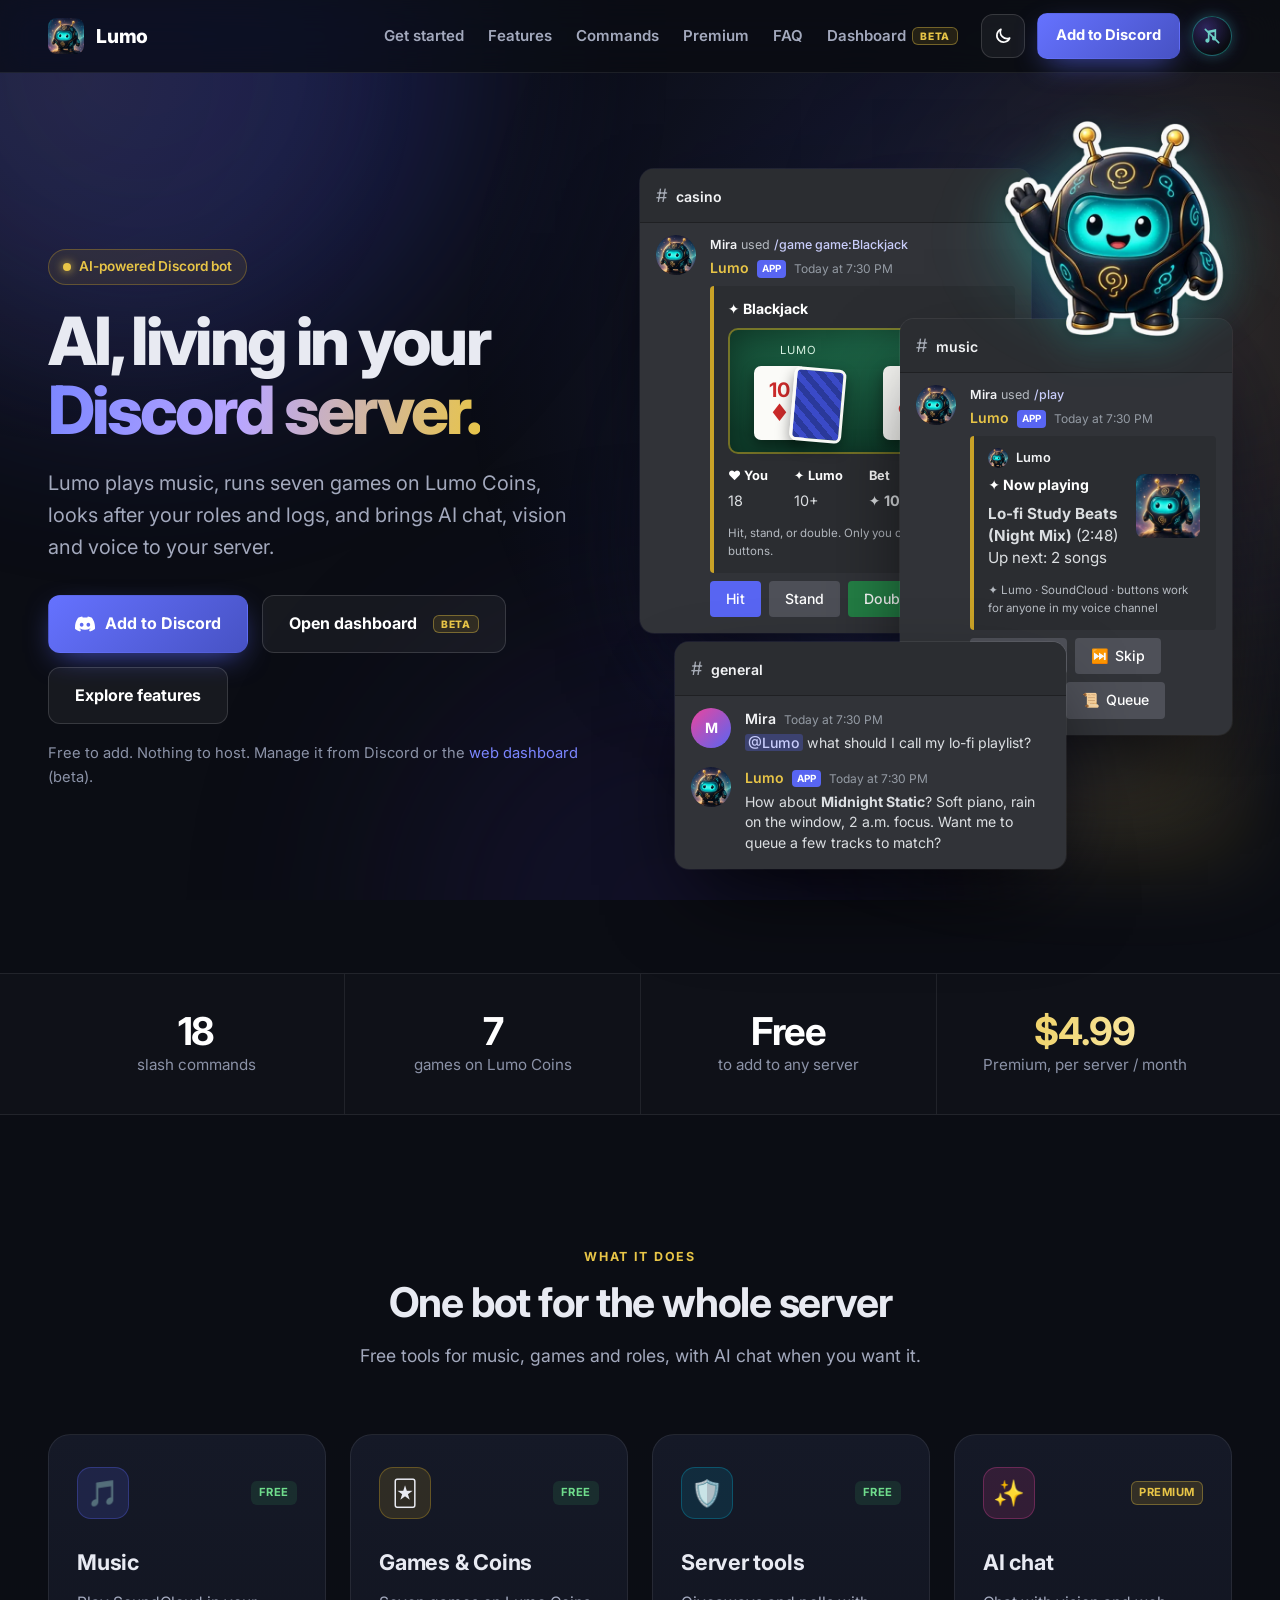
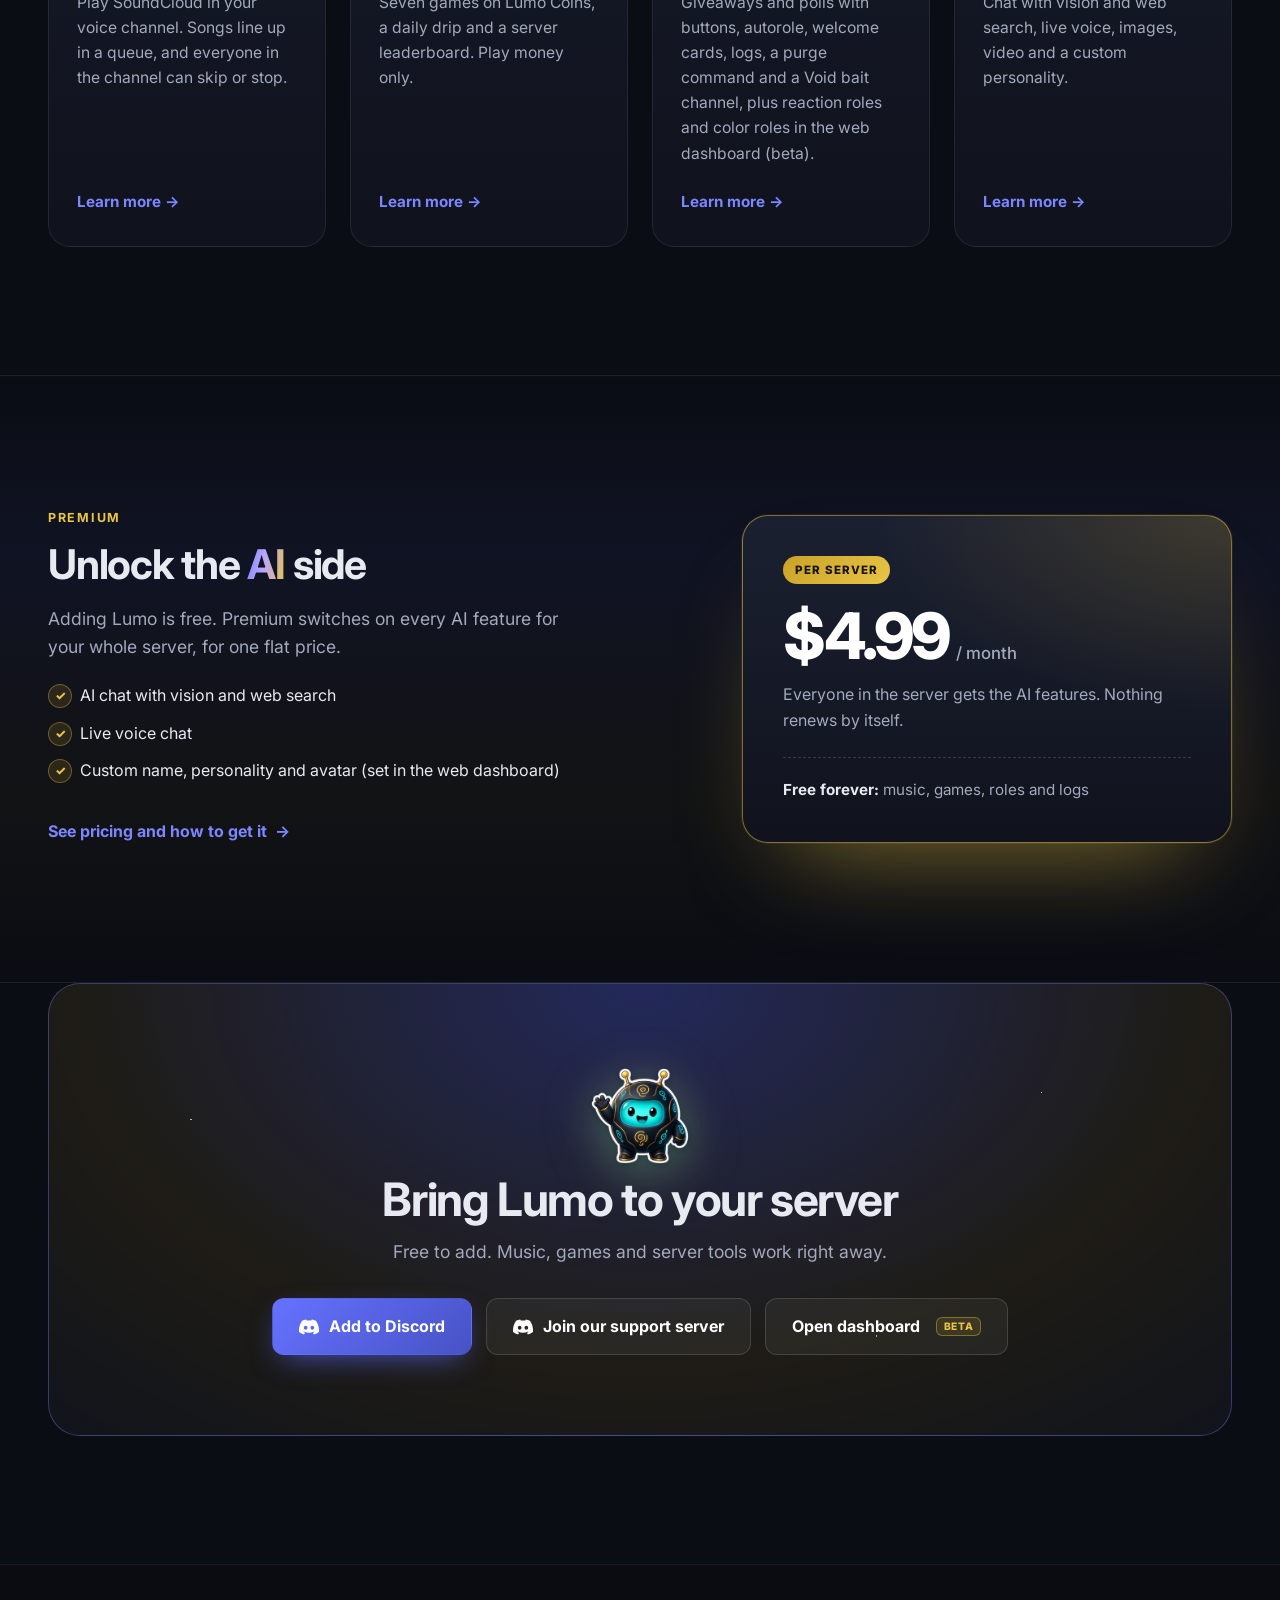
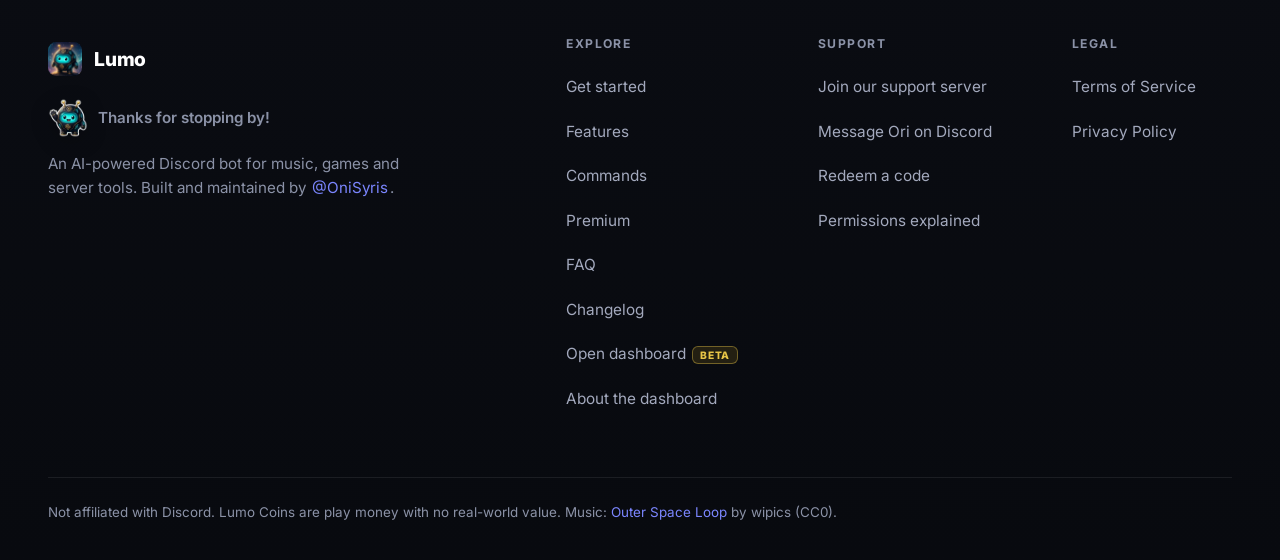
==== commit 17e4652f: "Music: button in the top bar on all widths, pause when you leave, seamless loop" ====
--- a/index.html
+++ b/index.html
@@ -30,7 +30,7 @@
   <link rel="preconnect" href="https://fonts.googleapis.com">
   <link rel="preconnect" href="https://fonts.gstatic.com" crossorigin>
   <link href="https://fonts.googleapis.com/css2?family=Inter:wght@400;500;600;700;800&family=JetBrains+Mono:wght@500&display=swap" rel="stylesheet">
-  <link rel="stylesheet" href="styles.css?v=3cb7abdbe6">
+  <link rel="stylesheet" href="styles.css?v=eb21ee1974">
   <script>(function(d){var s="dark";try{s=localStorage.getItem("aeth-theme")||s}catch(e){}if(s!="light"&&s!="auto")s="dark";var h=d.documentElement;h.classList.add("js");h.setAttribute("data-theme-pref",s);h.setAttribute("data-theme",s=="auto"?(matchMedia("(prefers-color-scheme: light)").matches?"light":"dark"):s)})(document)</script>
 </head>
 <body>
@@ -266,7 +266,7 @@
   </footer>
 
   <div class="toast" id="toast" role="status" aria-live="polite"></div>
-  <script src="/assets/lumo-music.js?v=5b96e1c2fb" data-src="/assets/audio/outer-space-loop.mp3" data-exclude="^/dashboard/" data-volume="0.16" data-fade="2.5" defer></script>
+  <script src="/assets/lumo-music.js?v=b76e843706" data-slot=".nav-right .nav-menu" data-src="/assets/audio/outer-space-loop.mp3?v=75da4f5d" data-exclude="^/dashboard/" data-volume="0.16" data-fade="2.5" defer></script>
   <script src="script.js?v=6dd29949c9" defer></script>
 </body>
 </html>
--- a/styles.css
+++ b/styles.css
@@ -1 +1 @@
-:root,.dc-window{--bg:#0b0d14;--bg-2:#10131d;--panel:#151927;--panel-2:#1b2031;--fg:255 255 255;--line:rgb(var(--fg) / .08);--line-2:rgb(var(--fg) / .14);--text:#e8eaf2;--muted:#a3a9bd;--dim:#8b92a7;--head:#fff;--blurple:#5865f2;--blurple-2:#7b86ff;--gold:#c9a227;--gold-2:#e8c547;--gold-t:#e8c547;--green:#3ba55d;--red:#ed4245;--ok-t:#6fdc8c;--bad-t:#ff8a8c;--code-bg:rgba(88,101,242,.18);--code-fg:#c9cdfb;--hover-bd:rgba(123,134,255,.45);--nav-bg:rgba(11,13,20,.78);--nav-panel-bg:rgba(14,17,27,.98);--cmd-bg:rgba(11,13,20,.88);--footer-bg:linear-gradient(180deg,#0a0c12,#080a0f);--orb-1:#3b45c9;--orb-2:#7a5b0f;--orb-3:#2a1f6b;--grad-h:linear-gradient(100deg,var(--blurple-2) 0%,#b9a6ff 45%,var(--gold-2) 100%);--grad-gold:linear-gradient(100deg,var(--gold-2),#fff3c2);--btn-grad:linear-gradient(135deg,#6572ff,#4752c4);--mock-sh:0 30px 80px -20px rgba(0,0,0,.7),0 0 0 1px rgba(255,255,255,.06);--mock-sh-lg:0 40px 90px -24px rgba(0,0,0,.85),0 0 0 1px rgba(255,255,255,.08);--mock-sh-hover:0 44px 90px -24px rgba(0,0,0,.85),0 0 0 1px rgba(123,134,255,.4);--sh-card:none;--logo-sh:none;color-scheme:dark;--radius:18px;--gold-ink:#1a1405;--nav-h:72px;--wrap:1280px;--font:"Inter",system-ui,-apple-system,"Segoe UI",Roboto,"Helvetica Neue",Arial,sans-serif;--mono:"JetBrains Mono",ui-monospace,SFMono-Regular,Menlo,Consolas,monospace;--s-section:128px}html[data-theme="light"]{--bg:#f5f7fb;--bg-2:#edf1f8;--panel:#fff;--panel-2:#f3f6fc;--fg:15 23 42;--line:rgb(var(--fg) / .11);--line-2:rgb(var(--fg) / .2);--text:#1e293b;--muted:#475569;--dim:#566680;--head:#0f172a;--blurple:#4752c4;--blurple-2:#3f4bbd;--gold-t:#8a5a0b;--ok-t:#166534;--bad-t:#b42318;--code-bg:rgba(71,82,196,.1);--code-fg:#3730a3;--hover-bd:rgba(71,82,196,.45);--nav-bg:rgba(255,255,255,.85);--nav-panel-bg:rgba(255,255,255,.98);--cmd-bg:rgba(245,247,251,.92);--footer-bg:linear-gradient(180deg,#eef2f8,#e5ebf4);--orb-1:#b9c3ff;--orb-2:#ffe1a6;--orb-3:#bde4f4;--grad-h:linear-gradient(100deg,#3f4bbd 0%,#7c3aed 48%,#a2640c 100%);--grad-gold:linear-gradient(100deg,#8a5a0b,#b7791f);--btn-grad:linear-gradient(135deg,#4f5bd5,#3b46b0);--mock-sh:0 18px 40px -18px rgba(15,23,42,.5),0 0 0 1px rgba(15,23,42,.16);--mock-sh-lg:0 26px 56px -22px rgba(15,23,42,.55),0 0 0 1px rgba(15,23,42,.16);--mock-sh-hover:0 28px 56px -20px rgba(15,23,42,.55),0 0 0 1px rgba(71,82,196,.5);--sh-card:0 1px 2px rgba(15,23,42,.05),0 10px 26px -14px rgba(15,23,42,.16);--logo-sh:0 2px 8px rgba(15,23,42,.3);color-scheme:light}:where(.hl,.bento-tile,.cmd,.info-card,.steps-3 li,.gs-step,.cl-list li,details.faq,.faq-toc,.compare,.legal-summary,.legal-toc,.search){box-shadow:var(--sh-card)}html[data-theme="light"] .bg-orbs span{opacity:.55}html[data-theme="light"] .final-cta::before{display:none}html[data-theme="light"] .bg-orbs span{opacity:.22}html[data-theme="light"] .hero{background:radial-gradient(60% 90% at 78% 30%,rgba(88,101,242,.07),transparent 70%),radial-gradient(40% 60% at 5% 0%,rgba(201,162,39,.04),transparent 70%)}html[data-theme="light"] .page-hero{background:radial-gradient(70% 120% at 50% 0%,rgba(88,101,242,.07),transparent 70%),radial-gradient(40% 80% at 90% 100%,rgba(201,162,39,.04),transparent 70%)}html[data-theme="light"] .section-alt{background:linear-gradient(180deg,transparent,rgba(88,101,242,.035) 30%,rgba(201,162,39,.025) 70%,transparent)}html[data-theme="light"] .final-cta{background:radial-gradient(80% 140% at 50% 0%,rgba(88,101,242,.13),rgba(201,162,39,.06) 60%,var(--bg-2))}html[data-theme="light"] .cluster::before{opacity:.4}html[data-theme="light"] .stage::before{opacity:.45}html[data-theme="light"] .num{background:linear-gradient(135deg,#4752c4,#8a5a0b)}.brand img{box-shadow:var(--logo-sh)}@media (min-width:1600px){:root{--wrap:1440px;--s-section:144px}body{font-size:17px}}*{box-sizing:border-box}html{scroll-behavior:smooth;scroll-padding-top:96px;overflow-x:clip}body{margin:0;font-family:var(--font);background:var(--bg);color:var(--text);line-height:1.6;-webkit-font-smoothing:antialiased;overflow-x:hidden}img{max-width:100%;display:block}a{color:var(--blurple-2);text-decoration:none}a:hover{color:var(--head)}code{font-family:var(--mono);font-size:.86em}main{display:block}.wrap{width:min(var(--wrap),100% - 96px);margin-inline:auto}.wrap-mid{width:min(1040px,100% - 96px)}:focus-visible{outline:2px solid var(--blurple-2);outline-offset:3px;border-radius:6px}.btn:focus-visible{outline-color:var(--head)}.skip-link{position:absolute;left:12px;top:-60px;z-index:100;background:#fff;color:#111;font-weight:700;padding:10px 16px;border-radius:10px;transition:top .15s}.skip-link:focus{top:10px;color:#111}[hidden]{display:none!important}.bg-orbs{position:fixed;inset:0;pointer-events:none;z-index:-1;overflow:hidden}.bg-orbs span{position:absolute;border-radius:50%;filter:blur(110px);opacity:.32}.bg-orbs span:nth-child(1){width:640px;height:640px;background:var(--orb-1);top:-260px;left:-180px}.bg-orbs span:nth-child(2){width:520px;height:520px;background:var(--orb-2);top:60px;right:-200px;opacity:.24}.bg-orbs span:nth-child(3){width:560px;height:560px;background:var(--orb-3);bottom:-300px;left:30%;opacity:.22}h1{font-size:clamp(2.5rem,4.6vw,4.5rem);line-height:1.04;letter-spacing:-.04em;margin:22px 0 22px;font-weight:800;text-wrap:balance}h2{font-size:clamp(1.9rem,3.2vw,2.9rem);line-height:1.12;letter-spacing:-.03em;margin:12px 0 16px;text-wrap:balance}h3{letter-spacing:-.01em}.grad{background:var(--grad-h);-webkit-background-clip:text;background-clip:text;color:transparent}.lead{font-size:1.2rem;color:var(--muted);max-width:580px;margin:0 0 32px}.kicker{color:var(--gold-t);font-weight:700;text-transform:uppercase;letter-spacing:.14em;font-size:.78rem}.eyebrow{display:inline-flex;align-items:center;gap:8px;padding:6px 14px;border-radius:999px;background:rgba(201,162,39,.1);border:1px solid rgba(201,162,39,.35);color:var(--gold-t);font-size:.85rem;font-weight:600}.eyebrow .dot{width:8px;height:8px;border-radius:50%;background:var(--gold-2);box-shadow:0 0 10px var(--gold-2);animation:pulse 2.4s ease-in-out infinite}@keyframes pulse{50%{opacity:.45}}.cta{display:flex;gap:14px;flex-wrap:wrap}.cta.center{justify-content:center}.cta-note{margin:18px 0 0;color:var(--dim);font-size:.92rem}.text-link{display:inline-flex;gap:8px;align-items:center;font-weight:700;margin-top:8px}.text-link i{font-style:normal;transition:transform .2s}.text-link:hover i,.hl:hover .hl-more i{transform:translateX(4px)}.btn{display:inline-flex;align-items:center;justify-content:center;gap:10px;padding:15px 26px;border-radius:12px;font-weight:700;font-size:1rem;border:1px solid transparent;transition:transform .15s ease,box-shadow .2s ease,background .2s ease,border-color .2s;white-space:nowrap}.btn:hover{transform:translateY(-2px)}.btn-primary{background:var(--btn-grad);color:#fff;box-shadow:0 10px 30px -10px rgba(88,101,242,.8)}.btn-primary:hover{color:#fff;box-shadow:0 14px 38px -8px rgba(88,101,242,1)}.btn-ghost{background:rgb(var(--fg) / .05);color:var(--head);border-color:var(--line-2)}.btn-ghost:hover{background:rgb(var(--fg) / .1);color:var(--head);border-color:rgb(var(--fg) / .28)}.btn-paypal{background:linear-gradient(135deg,var(--gold-2),var(--gold));color:var(--gold-ink);box-shadow:0 10px 30px -10px rgba(232,197,71,.65)}.btn-paypal:hover{color:var(--gold-ink);box-shadow:0 14px 36px -8px rgba(232,197,71,.85)}.btn-sm{padding:10px 18px;font-size:.92rem;border-radius:10px}.nav{position:sticky;top:0;z-index:50;background:var(--nav-bg);backdrop-filter:blur(16px) saturate(140%);-webkit-backdrop-filter:blur(16px) saturate(140%);border-bottom:1px solid var(--line)}.nav-inner{display:flex;align-items:center;height:var(--nav-h);gap:24px}.brand{display:inline-flex;align-items:center;gap:12px;color:var(--head);font-weight:800;font-size:1.2rem;letter-spacing:-.01em}.brand:hover{color:var(--head)}.brand img{border-radius:22%}.nav-right{margin-left:auto;display:flex;align-items:center;gap:16px}.nav-links{display:flex;gap:4px}.nav-links a{padding:9px 16px;border-radius:10px;color:var(--muted);font-weight:600;font-size:.96rem;transition:color .15s,background .15s}.nav-links a:hover{color:var(--head);background:rgb(var(--fg) / .06)}.nav-links a[aria-current="page"]{color:var(--head);background:rgb(var(--fg) / .08);box-shadow:inset 0 -2px 0 var(--gold-t)}.nav-add{flex-shrink:0}.nav-menu{display:none}.nav-menu summary{list-style:none;cursor:pointer;width:44px;height:44px;display:grid;place-items:center;border-radius:12px;border:1px solid var(--line-2);background:rgb(var(--fg) / .05)}.nav-menu summary::-webkit-details-marker{display:none}.nav-menu .bars,.nav-menu .bars::before,.nav-menu .bars::after{display:block;width:18px;height:2px;background:var(--head);border-radius:2px;transition:transform .2s}.nav-menu .bars{position:relative}.nav-menu .bars::before,.nav-menu .bars::after{content:"";position:absolute;left:0}.nav-menu .bars::before{top:-6px}.nav-menu .bars::after{top:6px}.nav-menu[open] .bars{background:transparent}.nav-menu[open] .bars::before{transform:translateY(6px) rotate(45deg)}.nav-menu[open] .bars::after{transform:translateY(-6px) rotate(-45deg)}.nav-panel{position:absolute;left:0;right:0;top:100%;display:grid;gap:4px;padding:14px 20px 22px;background:var(--nav-panel-bg);border-bottom:1px solid var(--line-2);box-shadow:0 30px 60px -20px rgba(0,0,0,.8)}.nav-panel a{color:var(--text);padding:15px 16px;border-radius:12px;font-weight:600;font-size:1.05rem}.nav-panel a:hover{background:rgb(var(--fg) / .07);color:var(--head)}.nav-panel a[aria-current="page"]{color:var(--gold-t);background:rgba(201,162,39,.1)}.nav-panel .nav-panel-dash{margin-top:10px;text-align:center;justify-content:center;gap:8px}.nav-panel .nav-panel-dash:hover{background:rgb(var(--fg) / .1)}.nav-panel .nav-panel-add{margin-top:10px;color:#fff;text-align:center;justify-content:center}@media (max-width:900px){:root{--s-section:80px;--nav-h:64px}.wrap,.wrap-mid{width:calc(100% - 48px)}}.section{padding:var(--s-section) 0}.section-tight{padding:72px 0 var(--s-section)}.section-alt{background:linear-gradient(180deg,transparent,rgba(88,101,242,.07) 30%,rgba(201,162,39,.045) 70%,transparent);border-block:1px solid var(--line)}.section-head{text-align:center;max-width:720px;margin:0 auto 64px}.section-head p{color:var(--muted);margin:0;font-size:1.1rem}.page-hero{position:relative;padding:96px 0 88px;text-align:center;border-bottom:1px solid var(--line);background:radial-gradient(70% 120% at 50% 0%,rgba(88,101,242,.16),transparent 70%),radial-gradient(40% 80% at 90% 100%,rgba(201,162,39,.08),transparent 70%)}.page-hero h1{font-size:clamp(2.4rem,4.2vw,4rem);margin:16px auto 18px;max-width:900px}.page-hero .lead{margin-inline:auto}.page-hero .cta{justify-content:center}.illus-note{margin:26px 0 0;color:var(--dim);font-size:.88rem}.page-hero-split{text-align:left;padding:88px 0}.page-hero-split .page-hero-inner{display:grid;grid-template-columns:1.1fr .9fr;gap:80px;align-items:center}.page-hero-split h1{margin-inline:0}.page-hero-split .lead{margin-inline:0}.page-hero-split .cta{justify-content:flex-start}.hero{position:relative;padding:96px 0 104px;overflow-x:clip;background:radial-gradient(60% 90% at 78% 30%,rgba(88,101,242,.18),transparent 70%),radial-gradient(40% 60% at 5% 0%,rgba(201,162,39,.07),transparent 70%)}.hero-inner{display:grid;grid-template-columns:minmax(0,.95fr) minmax(0,1.05fr);gap:56px;align-items:center}.hero h1{font-size:clamp(2.8rem,5.2vw,5.2rem)}.hero .lead{font-size:1.25rem;max-width:560px}@media (min-width:1600px){.hero{padding:120px 0 128px}.hero .lead{max-width:620px}}.cluster{position:relative;min-height:700px;isolation:isolate}.cluster::before{content:"";position:absolute;inset:4% -4% 0;background:radial-gradient(closest-side,rgba(88,101,242,.38),transparent),radial-gradient(40% 40% at 80% 85%,rgba(232,197,71,.18),transparent);filter:blur(40px);z-index:-1}.cl{position:absolute}.cl .mock{margin:0}.cl .dc-window{font-size:.88rem;box-shadow:var(--mock-sh-lg);animation:float 8s ease-in-out infinite}.cl-bj{left:0;top:0;width:66%;z-index:1}.cl-music{right:0;top:150px;width:56%;z-index:2}.cl-music .dc-window{animation-delay:-3s}.cl-chat{left:6%;bottom:0;width:66%;z-index:3}.cl-chat .dc-window{animation-delay:-5.5s}.cl-bj .dc-embed{max-width:none}@keyframes float{0%,100%{transform:translateY(0)}50%{transform:translateY(-9px)}}@media (max-width:1100px){.hero-inner{grid-template-columns:1fr;gap:56px}.hero{padding:64px 0 72px}.cluster{min-height:0;display:grid;gap:18px;max-width:560px;margin-inline:auto;width:100%}.cl{position:static;width:auto!important}.cl-bj,.cl-music{display:none}.cl .dc-window{animation:none}}.factband{border-block:1px solid var(--line);background:rgb(var(--fg) / .02)}.facts{list-style:none;padding:0;margin-block:0;display:grid;grid-template-columns:repeat(4,1fr)}.facts li{padding:36px 24px;text-align:center;border-left:1px solid var(--line)}.facts li:first-child{border-left:0}.facts strong{display:block;font-size:clamp(2rem,3vw,2.8rem);line-height:1.1;letter-spacing:-.03em;color:var(--head)}.facts li:nth-child(4) strong{background:var(--grad-gold);-webkit-background-clip:text;background-clip:text;color:transparent}.facts span{color:var(--dim);font-size:.95rem}@media (max-width:720px){.facts{grid-template-columns:1fr 1fr}.facts li{padding:26px 12px}.facts li:nth-child(3){border-left:0}.facts li:nth-child(n+3){border-top:1px solid var(--line)}}.hl-grid{display:grid;grid-template-columns:repeat(4,minmax(0,1fr));gap:24px}.hl{display:flex;flex-direction:column;padding:32px 28px;border-radius:22px;border:1px solid var(--line);background:linear-gradient(180deg,var(--panel),var(--bg-2));color:var(--text);transition:transform .25s ease,border-color .25s,box-shadow .25s}.hl:hover{transform:translateY(-6px);border-color:var(--hover-bd);box-shadow:0 30px 60px -30px rgba(88,101,242,.6);color:var(--text)}.hl-top{display:flex;justify-content:space-between;align-items:center}.hl h3{font-size:1.35rem;margin:26px 0 10px}.hl p{margin:0 0 24px;color:var(--muted);font-size:.98rem}.hl-more{margin-top:auto;font-weight:700;color:var(--blurple-2);font-size:.95rem}.hl-more i{font-style:normal;display:inline-block;transition:transform .2s}.f-icon{width:52px;height:52px;border-radius:14px;display:grid;place-items:center;font-size:1.6rem;background:rgba(88,101,242,.16);border:1px solid rgba(88,101,242,.32);flex-shrink:0}.hl:nth-child(2) .f-icon{background:rgba(201,162,39,.15);border-color:rgba(201,162,39,.35)}.hl:nth-child(3) .f-icon{background:rgba(0,180,216,.13);border-color:rgba(0,180,216,.3)}.hl:nth-child(4) .f-icon{background:rgba(235,69,158,.14);border-color:rgba(235,69,158,.3)}@media (max-width:1100px){.hl-grid{grid-template-columns:repeat(2,minmax(0,1fr))}}@media (max-width:640px){.hl-grid{grid-template-columns:1fr;gap:14px}.hl{padding:24px}.hl h3{margin-top:18px}}.teaser{display:grid;grid-template-columns:1.1fr .9fr;gap:96px;align-items:center}.teaser-copy p{color:var(--muted);font-size:1.1rem;max-width:520px}.checks{list-style:none;padding:0;margin:22px 0 18px;display:grid;gap:12px;color:var(--text)}.checks li{position:relative;padding-left:32px}.checks li::before{content:"✓";position:absolute;left:0;top:1px;width:22px;height:22px;border-radius:50%;display:grid;place-items:center;font-size:.78rem;font-weight:800;color:var(--gold-t);background:rgba(201,162,39,.14);border:1px solid rgba(232,197,71,.35)}.checks code,.steps-3 code,.info-card code,.cmd-note code,.compare code,.faq-body code{background:var(--code-bg);color:var(--code-fg);padding:1px 6px;border-radius:6px}.price-card{position:relative;padding:40px;border-radius:26px;border:1px solid rgba(232,197,71,.5);background:radial-gradient(120% 100% at 100% 0%,rgba(201,162,39,.2),transparent 60%),linear-gradient(180deg,var(--panel-2),var(--bg-2));box-shadow:0 50px 100px -50px rgba(232,197,71,.55),0 0 0 1px rgba(232,197,71,.08)}.plan-tag{display:inline-block;background:linear-gradient(135deg,var(--gold),var(--gold-2));color:var(--gold-ink);font-size:.72rem;font-weight:800;text-transform:uppercase;letter-spacing:.08em;padding:5px 12px;border-radius:999px}.price-card .big{font-size:clamp(3.4rem,5vw,4.6rem);font-weight:800;letter-spacing:-.045em;line-height:1;color:var(--head);margin:20px 0 14px}.price-card .big small{font-size:1.05rem;color:var(--muted);font-weight:500;letter-spacing:0;margin-left:8px}.price-card p{margin:0;color:var(--muted)}.price-free{margin-top:24px;padding-top:20px;border-top:1px dashed var(--line-2);color:var(--muted);font-size:.95rem}.price-free b{color:var(--text)}.price-card-lg .checks{margin:24px 0 0}@media (max-width:1000px){.teaser{grid-template-columns:1fr;gap:48px}.page-hero-split .page-hero-inner{grid-template-columns:1fr;gap:48px}.page-hero-split{text-align:left}}.section-cta{padding-top:0}.final-cta{position:relative;overflow:hidden;text-align:center;padding:80px 32px;border-radius:32px;border:1px solid rgba(123,134,255,.35);background:radial-gradient(80% 140% at 50% 0%,rgba(88,101,242,.32),rgba(201,162,39,.1) 60%,var(--bg-2))}.final-cta::before{content:"";position:absolute;inset:0;background-image:radial-gradient(1.5px 1.5px at 12% 30%,rgb(var(--fg) / .7) 50%,transparent 52%),radial-gradient(1px 1px at 84% 24%,rgb(var(--fg) / .7) 50%,transparent 52%),radial-gradient(1.5px 1.5px at 70% 78%,rgb(var(--fg) / .6) 50%,transparent 52%),radial-gradient(1px 1px at 26% 82%,rgb(var(--fg) / .6) 50%,transparent 52%);pointer-events:none}.final-cta>*{position:relative}.final-cta img{margin:0 auto 14px;border-radius:22%;filter:drop-shadow(0 8px 28px rgba(232,197,71,.4))}.final-cta h2{font-size:clamp(2rem,3.6vw,3.2rem);margin:0 0 12px}.final-cta p{color:var(--muted);margin:0 0 32px;font-size:1.1rem}@media (max-width:640px){.final-cta{padding:52px 20px;border-radius:24px}.cta .btn{flex:1 1 100%}}.dc-window{background:#313338;border-radius:14px;overflow:hidden;box-shadow:var(--mock-sh);color:var(--text);font-size:.92rem}.dc-bar{background:#2b2d31;padding:12px 16px;font-weight:600;color:#f2f3f5;border-bottom:1px solid #1f2023}.dc-bar .hash{color:#a6abb5;margin-right:4px;font-weight:400;font-size:1.15rem}.dc-msg{display:flex;gap:14px;padding:12px 16px 4px}.dc-msg:last-child{padding-bottom:18px}.dc-avatar{width:40px;height:40px;border-radius:50%;flex-shrink:0}.dc-avatar.user{background:linear-gradient(135deg,#eb459e,#5865f2);display:grid;place-items:center;font-weight:700;color:#fff}.dc-body{min-width:0;flex:1}.dc-meta{display:flex;align-items:center;gap:8px}.dc-meta b{color:#f2f3f5;font-weight:600}.dc-meta .bot-name{color:var(--gold-2)}.dc-meta time{color:#949ba4;font-size:.75rem}.dc-tag{background:var(--blurple);color:#fff;font-size:.62rem;font-weight:700;padding:1px 5px;border-radius:4px}.dc-slash span{display:inline-block;margin-top:2px;color:#c9cdfb;background:rgba(88,101,242,.3);padding:0 4px;border-radius:4px;font-weight:500}.dc-embed{margin-top:6px;background:#2b2d31;border-left:4px solid var(--gold);border-radius:4px;padding:12px 16px 12px 14px;max-width:520px}.dc-embed-title{font-weight:700;color:#fff;margin-bottom:6px}.dc-embed p{margin:0;color:#dbdee1;font-size:.86rem;line-height:1.45}.dc-fields{display:grid;grid-template-columns:repeat(3,1fr);gap:12px;margin-top:12px}.dc-fields .dc-fh{margin:0 0 4px;font-size:.8rem;font-weight:700;color:#fff}.dc-fields p{font-size:.78rem}.dc-fields code{background:#1e1f22;padding:1px 4px;border-radius:4px;font-size:.72rem;color:#dbdee1}.dc-footer{margin-top:12px;font-size:.72rem;color:#b5bac1}.dc-select{margin-top:8px;max-width:520px;background:#1e1f22;border-radius:6px;padding:9px 12px;color:#dbdee1;font-size:.86rem;display:flex;justify-content:space-between}.dc-window{max-width:100%}.dc-used{font-size:.78rem;color:#b5bac1;margin-bottom:2px}.dc-used-user{color:#f2f3f5;font-weight:600}.dc-used-cmd{color:#c9cdfb;font-weight:500}.dc-text{margin:2px 0 0;color:#dbdee1;line-height:1.45}.dc-mention{background:rgba(88,101,242,.3);color:#c9cdfb;padding:0 3px;border-radius:3px;font-weight:500}.dc-eph{margin-top:6px;font-size:.74rem;color:#949ba4}.dc-embed{max-width:460px}.dc-embed-author{display:flex;align-items:center;gap:8px;font-size:.8rem;font-weight:600;color:#f2f3f5;margin-bottom:6px}.dc-embed-author img{border-radius:50%}.dc-embed-row{display:flex;justify-content:space-between;gap:12px;align-items:flex-start}.dc-embed-row p{font-size:.95rem}.dc-thumb{width:64px;height:64px;border-radius:8px;flex-shrink:0;object-fit:cover}.dc-embed.win{border-left-color:#3d9b64}.dc-fields-4{grid-template-columns:repeat(4,auto);justify-content:start;gap:8px 26px}.dc-fields p{font-size:.9rem;color:#dbdee1}.dc-buttons{display:flex;gap:8px;flex-wrap:wrap;margin-top:8px}.dc-btn{display:inline-flex;align-items:center;gap:6px;padding:7px 16px;border-radius:4px;font-weight:500;font-size:.88rem;color:#fff;cursor:default;user-select:none}.dc-btn-primary{background:#5865f2}.dc-btn-secondary{background:#4e5058}.dc-btn-success{background:#248046}.dc-btn-danger{background:#da373c}.dc-divider{display:flex;align-items:center;gap:12px;margin:10px 16px 0;color:#949ba4;font-size:.72rem;font-weight:600}.dc-divider::before,.dc-divider::after{content:"";flex:1;height:1px;background:#3f4147}.dc-avatar.nova{background:linear-gradient(135deg,#3ddc97,#2b7cd3);display:grid;place-items:center;font-weight:800;color:#0b1a14}.dc-window .dc-msg:last-child{padding-bottom:16px}.dc-msg + .dc-msg{padding-top:10px}.table-art{display:flex;justify-content:space-around;gap:12px;margin:8px 0 4px;padding:14px 12px;border-radius:10px;background:radial-gradient(120% 140% at 50% 0%,#1f6b4b,#0f3d2b 70%);box-shadow:inset 0 0 0 2px rgba(201,162,39,.55),inset 0 8px 30px rgba(0,0,0,.35)}.hand{text-align:center}.hand small{display:block;color:#d6f0e0;font-size:.7rem;letter-spacing:.08em;text-transform:uppercase;margin-bottom:6px}.cards{display:flex;justify-content:center}.pcard{position:relative;width:52px;height:74px;border-radius:7px;background:#fbfbf8;color:#1c1c1c;display:flex;flex-direction:column;align-items:center;justify-content:center;box-shadow:0 6px 14px rgba(0,0,0,.4);margin-left:-14px;font-family:var(--font)}.pcard:first-child{margin-left:0}.pcard b{font-size:1.25rem;line-height:1}.pcard i{font-style:normal;font-size:1.5rem;line-height:1.1}.pcard.red{color:#c92a2a}.pcard:nth-child(2){transform:rotate(5deg) translateY(2px)}.pcard.back{background:repeating-linear-gradient(45deg,#2b3a9c 0 6px,#3b4bc9 6px 12px);border:3px solid #fbfbf8}.banner{position:relative;margin-top:8px;max-width:460px;aspect-ratio:12 / 5;border-radius:8px;overflow:hidden;display:flex;flex-direction:column;align-items:center;justify-content:flex-end;gap:0;padding-bottom:6px;background:radial-gradient(60% 80% at 20% 20%,rgba(123,134,255,.55),transparent 60%),radial-gradient(50% 70% at 85% 30%,rgba(232,197,71,.4),transparent 60%),linear-gradient(160deg,#141a4d,#0b0d14 70%)}.banner::before{content:"";position:absolute;inset:0;background-image:radial-gradient(1.5px 1.5px at 12% 30%,#fff 50%,transparent 52%),radial-gradient(1px 1px at 30% 70%,#fff 50%,transparent 52%),radial-gradient(1.5px 1.5px at 62% 20%,#fff 50%,transparent 52%),radial-gradient(1px 1px at 82% 62%,#fff 50%,transparent 52%),radial-gradient(1px 1px at 92% 18%,#fff 50%,transparent 52%),radial-gradient(1px 1px at 46% 46%,#fff 50%,transparent 52%);opacity:.8}.banner-av{position:relative;width:25%;aspect-ratio:1;max-width:88px;border-radius:50%;border:3px solid #fff;background:linear-gradient(135deg,#eb459e,#5865f2);display:grid;place-items:center;font-weight:800;color:#fff;font-size:1.5rem;margin-bottom:4px;box-shadow:0 6px 18px rgba(0,0,0,.5)}.banner-title,.banner-name{position:relative;color:#fff;font-weight:800;text-shadow:0 2px 0 #000,0 0 8px rgba(0,0,0,.8);line-height:1.15}.banner-title{font-size:1.35rem}.banner-name{font-size:1rem}.frow-sec{padding:112px 0}.frow-sec + .frow-sec{border-top:1px solid var(--line)}.frow{display:grid;grid-template-columns:minmax(0,.9fr) minmax(0,1.1fr);gap:96px;align-items:center}.frow.rev{grid-template-columns:minmax(0,1.1fr) minmax(0,.9fr)}.frow.rev .frow-copy{order:2}.frow-copy p{color:var(--muted);font-size:1.12rem;margin:0;max-width:500px}.frow-copy .badge{margin-left:8px;vertical-align:1px}.stage{position:relative;isolation:isolate;padding:20px}.stage::before{content:"";position:absolute;inset:-6% -4%;background:radial-gradient(closest-side,rgba(88,101,242,.3),transparent);filter:blur(34px);z-index:-1}.frow.rev .stage::before{background:radial-gradient(closest-side,rgba(201,162,39,.2),transparent)}.stage .mock .dc-window{font-size:1rem}.stage .dc-embed,.stage .banner{max-width:none}.mock{margin:0;min-width:0}.mock .dc-window{transition:transform .3s ease,box-shadow .3s ease}.stage .mock:hover .dc-window{transform:translateY(-5px) scale(1.01);box-shadow:0 44px 90px -24px rgba(0,0,0,.85),0 0 0 1px var(--hover-bd)}@media (max-width:1000px){.frow,.frow.rev{grid-template-columns:1fr;gap:40px}.frow.rev .frow-copy{order:0}.frow-sec{padding:72px 0}.stage{padding:0}}.bento{display:grid;grid-template-columns:repeat(6,minmax(0,1fr));gap:20px}.bento-tile{grid-column:span 3;display:flex;gap:20px;align-items:flex-start;padding:32px;border-radius:22px;border:1px solid var(--line);background:linear-gradient(180deg,var(--panel),var(--bg-2));transition:transform .25s,border-color .25s}.bento-tile:hover{transform:translateY(-4px);border-color:var(--hover-bd)}.bento-tile:nth-child(1),.bento-tile:nth-child(2){grid-column:span 3}.bento-tile:nth-child(3){grid-column:span 4;background:radial-gradient(90% 120% at 100% 0%,rgba(235,69,158,.12),transparent 60%),linear-gradient(180deg,var(--panel),var(--bg-2))}.bento-tile:nth-child(4){grid-column:span 2;flex-direction:column}.bento-tile:nth-child(5){grid-column:span 2;flex-direction:column}.bento-tile:nth-child(6){grid-column:span 4;background:radial-gradient(90% 120% at 100% 0%,rgba(0,180,216,.12),transparent 60%),linear-gradient(180deg,var(--panel),var(--bg-2))}.bento-tile h3{margin:0 0 8px;font-size:1.15rem;display:flex;align-items:center;gap:10px;flex-wrap:wrap}.bento-tile p{margin:0;color:var(--muted);font-size:.98rem}.bento-tile code{background:var(--code-bg);color:var(--code-fg);padding:1px 6px;border-radius:6px}@media (max-width:900px){.bento{grid-template-columns:1fr;gap:12px}.bento-tile,.bento-tile:nth-child(n){grid-column:auto;flex-direction:row;padding:22px}}.role-grid{display:grid;grid-template-columns:repeat(3,minmax(0,1fr));gap:8px;margin-top:10px}.role-chip{display:flex;align-items:center;gap:8px;background:#2b2d31;border-radius:6px;padding:6px 10px;font-size:.85rem;min-width:0}.role-chip i{font-style:normal}.role-name{display:inline-flex;align-items:center;gap:6px;font-weight:600;color:#f2f3f5;white-space:nowrap;overflow:hidden;text-overflow:ellipsis}.role-name b{width:10px;height:10px;border-radius:50%;flex-shrink:0}@media (max-width:560px){.role-grid{grid-template-columns:repeat(2,minmax(0,1fr))}}.cmd-bar{position:sticky;top:var(--nav-h);z-index:20;background:var(--cmd-bg);backdrop-filter:blur(14px);-webkit-backdrop-filter:blur(14px);border-bottom:1px solid var(--line)}.cmd-tools{display:flex;gap:20px;align-items:center;padding-block:16px}.search{flex:0 1 360px;min-width:220px;display:flex;align-items:center;gap:10px;background:var(--panel);border:1px solid var(--line-2);border-radius:12px;padding:0 14px;color:var(--dim)}.search:focus-within{border-color:var(--blurple);box-shadow:0 0 0 3px rgba(88,101,242,.25)}.search input{flex:1;min-width:0;background:transparent;border:0;outline:0;color:var(--text);font:inherit;padding:12px 0}.chips{display:flex;gap:8px;flex-wrap:wrap}.chip{font:inherit;font-size:.88rem;font-weight:600;color:var(--muted);background:rgb(var(--fg) / .04);border:1px solid var(--line-2);padding:8px 16px;border-radius:999px;cursor:pointer;transition:color .15s,background .15s,border-color .15s}.chip:hover{color:var(--head);border-color:rgb(var(--fg) / .28)}.chip.active{background:var(--blurple);border-color:var(--blurple);color:#fff}.cmd-section{padding-top:48px}.cmd-note{color:var(--dim);margin:0 0 40px;font-size:.95rem}.cmd-group{margin-bottom:56px}.cmd-group:last-child{margin-bottom:0}.cmd-group h2{display:flex;align-items:center;gap:12px;font-size:1.4rem;margin:0 0 20px;padding-bottom:14px;border-bottom:1px solid var(--line)}.cmd-group h2 small{font-size:.78rem;color:var(--dim);background:rgb(var(--fg) / .06);padding:2px 10px;border-radius:999px;font-weight:600}.cmd-grid{display:grid;grid-template-columns:repeat(3,minmax(0,1fr));gap:16px}@media (min-width:1700px){.cmd-grid{grid-template-columns:repeat(4,minmax(0,1fr))}}.cmd{display:flex;flex-direction:column;background:linear-gradient(180deg,var(--panel),var(--bg-2));border:1px solid var(--line);border-radius:16px;padding:20px;min-width:0;transition:border-color .2s,transform .2s}.cmd:hover{border-color:var(--hover-bd);transform:translateY(-2px)}.cmd header{display:flex;align-items:center;justify-content:space-between;gap:10px;flex-wrap:wrap}.cmd-name{font-family:var(--mono);font-size:.98rem;font-weight:500;color:var(--head);background:rgba(88,101,242,.16);border:1px solid rgba(88,101,242,.35);padding:4px 11px;border-radius:8px;cursor:pointer;transition:background .15s}.cmd-name:not([data-copy]){cursor:help;background:rgb(var(--fg) / .06);border-color:var(--line-2);font-family:var(--font);font-weight:600;font-size:.9rem}.cmd-name[data-copy]:hover{background:rgba(88,101,242,.32)}.cmd p{margin:12px 0 0;color:var(--muted);font-size:.93rem}.badges{display:flex;gap:6px;flex-wrap:wrap}.badge{font-size:.7rem;font-weight:700;text-transform:uppercase;letter-spacing:.05em;padding:3px 8px;border-radius:6px;white-space:nowrap}.b-any{background:rgba(59,165,93,.15);color:var(--ok-t)}.b-admin{background:rgba(237,66,69,.15);color:var(--bad-t)}.b-menu{background:rgb(var(--fg) / .08);color:var(--muted)}.b-premium{background:rgba(201,162,39,.17);color:var(--gold-t);box-shadow:inset 0 0 0 1px rgba(232,197,71,.35)}.args{list-style:none;margin:14px 0 0;padding:14px 0 0;border-top:1px dashed var(--line-2);display:grid;gap:8px}.args li{display:grid;grid-template-columns:auto 1fr;gap:10px;align-items:baseline;font-size:.86rem;color:var(--muted)}.arg{font-family:var(--mono);font-size:.78rem;color:var(--code-fg);background:rgb(var(--fg) / .06);padding:2px 7px;border-radius:6px;white-space:nowrap}.arg.req{color:var(--head);background:rgba(88,101,242,.28)}.empty{text-align:center;color:var(--dim);padding:40px 0}@media (max-width:1100px){.cmd-grid{grid-template-columns:repeat(2,minmax(0,1fr))}.cmd-tools{flex-direction:column;align-items:stretch;gap:12px}.search{flex:1 1 auto}}@media (max-width:680px){.cmd-grid{grid-template-columns:1fr;gap:12px}.cmd-bar{top:var(--nav-h)}.cmd-tools{padding-block:12px}.chips{flex-wrap:nowrap;overflow-x:auto;margin-inline:-24px;padding-inline:24px;padding-bottom:2px;scrollbar-width:none}.chips::-webkit-scrollbar{display:none}.chip{flex-shrink:0}.args li{grid-template-columns:1fr;gap:2px}.args li .arg{justify-self:start}.cmd-group{margin-bottom:40px}}.compare{width:100%;border-collapse:separate;border-spacing:0;border:1px solid var(--line);border-radius:var(--radius);overflow:hidden;background:var(--panel);font-size:1rem}.compare th,.compare td{padding:16px 22px;text-align:left;border-bottom:1px solid var(--line);vertical-align:top}.compare thead th{background:var(--panel-2);color:var(--head);font-size:.95rem}.compare thead th.col-prem{color:var(--gold-t)}.compare tbody th{font-weight:600;color:var(--text);width:56%}.compare tbody th small{display:block;font-weight:400;color:var(--dim);margin-top:2px}.compare td{width:22%;color:var(--muted)}.compare tbody tr:last-child th,.compare tbody tr:last-child td{border-bottom:0}.compare tbody tr{transition:background .15s}.compare tbody tr:hover{background:rgb(var(--fg) / .03)}.compare .sec th{background:rgb(var(--fg) / .03);color:var(--gold-t);font-size:.74rem;text-transform:uppercase;letter-spacing:.12em;padding:12px 22px;width:auto}.compare .col-prem,.compare td.prem{background:rgba(201,162,39,.07);color:var(--head)}.yes{color:var(--ok-t);font-weight:700}.no{color:var(--dim)}.steps-3{list-style:none;margin:0;padding:0;display:grid;grid-template-columns:repeat(3,minmax(0,1fr));gap:24px;counter-reset:s}.steps-3 li{padding:32px;border-radius:22px;border:1px solid var(--line);background:linear-gradient(180deg,var(--panel),var(--bg-2));transition:transform .25s,border-color .25s}.steps-3 li:hover{transform:translateY(-4px);border-color:var(--hover-bd)}.steps-3 h3{margin:20px 0 8px;font-size:1.25rem}.steps-3 p{margin:0;color:var(--muted)}.num{width:44px;height:44px;border-radius:12px;display:grid;place-items:center;font-weight:800;background:linear-gradient(135deg,var(--blurple),var(--gold));color:#fff}.info-grid{display:grid;grid-template-columns:repeat(3,minmax(0,1fr));gap:24px}.info-card{background:linear-gradient(180deg,var(--panel),var(--bg-2));border:1px solid var(--line);border-radius:22px;padding:32px;transition:transform .25s,border-color .25s}.info-card:hover{transform:translateY(-4px);border-color:var(--hover-bd)}.info-card h3{margin:0 0 10px;font-size:1.2rem}.info-card p{color:var(--muted);font-size:.98rem;margin:0}.info-card a{text-decoration:underline;text-underline-offset:2px}.table-scroll{overflow-x:auto}@media (max-width:900px){.steps-3,.info-grid{grid-template-columns:1fr;gap:14px}.steps-3 li,.info-card{padding:24px}.page-hero-split{padding:56px 0}}@media (max-width:680px){.compare th,.compare td{padding:12px;font-size:.88rem}.compare tbody th{width:50%}.compare td{width:25%}.price-card{padding:28px}}.faq-layout{display:grid;grid-template-columns:280px minmax(0,1fr);gap:72px;align-items:start}.faq-toc{position:sticky;top:calc(var(--nav-h) + 28px);display:grid;gap:2px;padding:20px;border:1px solid var(--line);border-radius:var(--radius);background:var(--panel)}.faq-toc strong{font-size:.76rem;text-transform:uppercase;letter-spacing:.12em;color:var(--dim);margin-bottom:8px}.faq-toc a{color:var(--muted);font-size:.95rem;padding:8px 10px;border-radius:8px;font-weight:500}.faq-toc a:hover{background:rgb(var(--fg) / .06);color:var(--head)}.faq-list{display:grid;gap:14px;min-width:0;max-width:900px}.faq-group{margin:32px 0 4px;font-size:.78rem;text-transform:uppercase;letter-spacing:.14em;color:var(--gold-t)}.faq-group:first-child{margin-top:0}details.faq{background:linear-gradient(180deg,var(--panel),var(--bg-2));border:1px solid var(--line);border-radius:16px;scroll-margin-top:96px;transition:border-color .2s,box-shadow .2s}details.faq:hover{border-color:var(--line-2)}details.faq[open]{border-color:var(--hover-bd);box-shadow:0 18px 50px -30px rgba(88,101,242,.7)}details.faq>summary{list-style:none;cursor:pointer;padding:22px 60px 22px 26px;font-weight:700;font-size:1.08rem;position:relative;border-radius:16px;color:var(--head)}details.faq>summary::-webkit-details-marker{display:none}details.faq>summary::after{content:"+";position:absolute;right:22px;top:50%;transform:translateY(-50%);width:28px;height:28px;border-radius:50%;display:grid;place-items:center;background:rgba(88,101,242,.2);color:var(--code-fg);font-size:1.2rem;line-height:1}details.faq[open]>summary::after{content:"–";background:var(--blurple);color:#fff}.faq-body{padding:0 26px 24px;color:var(--muted);font-size:1rem;animation:faq-in .25s ease}.faq-body p{margin:0 0 12px}.faq-body ol,.faq-body ul{margin:0 0 12px;padding-left:1.3em}.faq-body li{margin-bottom:4px}.faq-body b{color:var(--text)}.faq-body a{text-decoration:underline;text-underline-offset:2px;text-decoration-color:var(--hover-bd)}.faq-table th[scope="row"]{font-size:.92rem;color:var(--text);width:32%}.faq-table td{font-size:.92rem}.faq-table thead th{white-space:nowrap}@keyframes faq-in{from{opacity:0;transform:translateY(-4px)}to{opacity:1;transform:none}}@media (max-width:1000px){.faq-layout{grid-template-columns:1fr;gap:28px}.faq-toc{position:static;grid-template-columns:1fr 1fr}.faq-toc strong{grid-column:1 / -1}}@media (max-width:560px){details.faq>summary{padding:18px 52px 18px 18px;font-size:1rem}.faq-body{padding:0 18px 18px}.faq-toc{grid-template-columns:1fr}.faq-table thead th{white-space:normal}.faq-table th[scope="row"]{width:38%}}.footer{border-top:1px solid var(--line);padding:72px 0 36px;background:var(--footer-bg)}.footer-inner{display:flex;justify-content:space-between;gap:48px;flex-wrap:wrap}.footer-brand{max-width:380px}.footer-brand p{color:var(--dim);margin:14px 0 0;font-size:.95rem}.footer-cols{display:grid;grid-template-columns:repeat(3,minmax(160px,auto));gap:28px 80px}.footer-cols h2{font-size:.76rem;text-transform:uppercase;letter-spacing:.12em;color:var(--dim);margin:0 0 14px}.footer-cols a{display:block;color:var(--muted);font-size:.96rem;padding:5px 0}.footer-cols a:hover,.footer-cols a[aria-current="page"]{color:var(--head)}.footer-note{margin-top:56px;padding-top:24px;border-top:1px solid var(--line);color:var(--dim);font-size:.84rem}@media (max-width:720px){.footer{padding:52px 0 28px}.footer-cols{grid-template-columns:1fr 1fr;gap:28px}.footer-cols>div:last-child{grid-column:1 / -1}.footer-inner{flex-direction:column;gap:36px}}.toast{position:fixed;left:50%;bottom:28px;transform:translate(-50%,20px);background:#fff;color:#111;font-weight:600;padding:10px 18px;border-radius:10px;opacity:0;pointer-events:none;transition:all .2s ease;box-shadow:0 10px 30px rgba(0,0,0,.4);z-index:90}.toast.show{opacity:1;transform:translate(-50%,0)}.js .reveal{opacity:0;transform:translateY(20px);transition:opacity .7s ease,transform .7s cubic-bezier(.2,.7,.2,1)}.js .reveal.in{opacity:1;transform:none}.js .reveal[data-d="1"]{transition-delay:.1s}.js .reveal[data-d="2"]{transition-delay:.2s}@media (prefers-reduced-motion:reduce){html{scroll-behavior:auto}*,*::before,*::after{animation:none!important;transition:none!important}.js .reveal{opacity:1;transform:none}}.legal{padding:64px 0 96px}.legal-wrap{width:min(820px,100% - 40px);margin-inline:auto}.legal-head h1{font-size:clamp(2.2rem,4.6vw,3.2rem);margin:10px 0 6px}.legal-meta{color:var(--dim);font-size:.92rem;margin:0 0 22px}.legal p,.legal li{color:var(--muted)}.legal strong{color:var(--text)}.legal a{text-decoration:underline;text-underline-offset:2px;text-decoration-color:var(--hover-bd)}.legal a:hover{text-decoration-color:var(--head)}.legal section{scroll-margin-top:84px}.legal h2{font-size:clamp(1.35rem,2.6vw,1.7rem);margin:48px 0 12px}.legal h3{font-size:1.05rem;color:var(--head);margin:26px 0 6px}.legal ul,.legal ol{padding-left:1.3em}.legal li{margin-bottom:6px}.legal-summary,.legal-toc{background:var(--panel);border:1px solid var(--line);border-radius:var(--radius);padding:22px 26px;margin-top:28px}.legal-summary{border-color:rgba(201,162,39,.35);background:linear-gradient(180deg,rgba(201,162,39,.07),var(--panel))}.legal-summary h2{margin:0 0 10px;font-size:1.2rem}.legal-summary ul{margin:0}.legal-toc strong{display:block;margin-bottom:8px}.legal-toc ol{margin:0;columns:2;column-gap:32px}.legal-toc a{text-decoration:none;color:var(--muted)}.legal-toc a:hover{color:var(--head)}.table-scroll{overflow-x:auto}.legal-table{width:100%;border-collapse:collapse;font-size:.94rem}.legal-table th,.legal-table td{text-align:left;vertical-align:top;padding:12px 14px;border-bottom:1px solid var(--line)}.legal-table th{color:var(--head);font-weight:700;background:var(--panel)}.legal-table td{color:var(--muted)}.legal-table td:first-child{color:var(--text);font-weight:600;width:34%}@media (max-width:560px){.legal{padding:44px 0 68px}.legal-wrap{width:calc(100% - 32px)}.legal-toc ol{columns:1}.legal-summary,.legal-toc{padding:18px 20px}}@media (max-width:560px){.dc-fields{grid-template-columns:1fr;gap:8px}.dc-fields-4{grid-template-columns:repeat(2,auto)}.dc-msg{gap:10px;padding-inline:12px}.dc-avatar{width:34px;height:34px}.table-art{padding:12px 6px}.pcard{width:46px;height:66px}.banner-title{font-size:1.1rem}.dc-embed-row .dc-thumb{width:52px;height:52px}}@media (max-width:900px){.page-hero{padding:56px 0 52px}.section-head{margin-bottom:40px}.section-tight{padding:40px 0 var(--s-section)}.frow-sec{padding:64px 0}.factband + .section{padding-top:64px}}.visually-hidden{position:absolute;width:1px;height:1px;margin:-1px;padding:0;overflow:hidden;clip:rect(0 0 0 0);white-space:nowrap;border:0}.brand{min-height:44px}.footer-cols a{padding:10px 0;min-height:44px;display:flex;align-items:center}.footer-brand p a{display:inline-block;padding:12px 2px;margin:-12px 0}.nav-links a{min-height:44px;display:inline-flex;align-items:center}.text-link{min-height:44px}@media (max-width:900px){.nav-panel a{min-height:48px;display:flex;align-items:center}.chip{min-height:44px;display:inline-flex;align-items:center}.faq-toc a{min-height:44px;display:flex;align-items:center}.cmd-name{min-height:44px}}.gs-steps{list-style:none;margin:0;padding:0;display:grid;gap:20px}.gs-step{display:grid;grid-template-columns:44px minmax(0,1fr);gap:22px;padding:30px;border-radius:22px;border:1px solid var(--line);background:linear-gradient(180deg,var(--panel),var(--bg-2))}.gs-step h3{margin:0 0 8px;font-size:1.3rem}.gs-step h3 code,.gs-step p code,.gs-step li code{background:var(--code-bg);color:var(--code-fg);padding:1px 6px;border-radius:6px}.gs-step p{margin:0 0 12px;color:var(--muted)}.gs-step p:last-child{margin-bottom:0}.gs-step .checks{margin:10px 0 14px}.gs-step .cta{margin-top:16px}.gs-tip{font-size:.95rem;color:var(--dim)}.gs-step a{text-decoration:underline;text-underline-offset:2px}.gs-step a.btn,.gs-step a.text-link{text-decoration:none}@media (max-width:640px){.gs-step{grid-template-columns:1fr;gap:14px;padding:22px}.gs-step .cta .btn{flex:1 1 100%}}.cl-day{margin-bottom:44px}.cl-day h2{font-size:clamp(1.4rem,2.6vw,1.8rem);margin:0 0 16px;padding-bottom:12px;border-bottom:1px solid var(--line)}.cl-list{list-style:none;margin:0;padding:0;display:grid;gap:12px}.cl-list li{padding:18px 22px;border-radius:16px;border:1px solid var(--line);background:linear-gradient(180deg,var(--panel),var(--bg-2));color:var(--muted)}.cl-list li strong{color:var(--text)}.cl-list code{background:var(--code-bg);color:var(--code-fg);padding:1px 6px;border-radius:6px}.cl-note{color:var(--dim);font-size:.95rem}.cl-note a{text-decoration:underline;text-underline-offset:2px}@media (max-width:640px){.cl-list li{padding:16px 18px}}.beta-notice{border:1px solid rgba(232,197,71,.5);border-left-width:6px;border-radius:18px;padding:24px 28px;margin-bottom:48px;background:linear-gradient(180deg,rgba(201,162,39,.16),rgba(201,162,39,.06))}.beta-notice p{margin:12px 0 0;color:var(--text)}.beta-notice p + p{color:var(--muted)}.db-h{font-size:clamp(1.5rem,2.4vw,2rem);margin:0 0 24px}.db-open{margin-top:48px;text-align:center}.db-open .cta{justify-content:center}.db-tag{font-size:.7rem;font-weight:800;text-transform:uppercase;letter-spacing:.06em;padding:2px 8px;border-radius:6px;background:rgba(26,20,5,.18)}.db-note{color:var(--dim);font-size:.92rem;margin:14px 0 0}@media (max-width:640px){.beta-notice{padding:20px;margin-bottom:36px}.db-open .cta .btn{flex:1 1 100%;justify-content:center}}.beta-chip{display:inline-block;font-size:.64rem;font-weight:800;text-transform:uppercase;letter-spacing:.07em;line-height:1;padding:3px 7px;margin-left:6px;border-radius:6px;vertical-align:middle;color:var(--gold-t);background:rgba(201,162,39,.14);border:1px solid rgba(232,197,71,.4)}.hero .cta .btn-ghost,.final-cta .cta .btn-ghost{white-space:nowrap}@media (max-width:640px){.hero .cta .btn,.final-cta .cta .btn{flex:1 1 100%;justify-content:center}}.nav-links a,.nav-add,.nav-dash,.nav-panel a,.nav-panel .btn{white-space:nowrap}.nav-links{gap:2px}.nav-links a{padding:9px 12px;font-size:.95rem}.nav-right{gap:12px}.nav-dash,.nav-add{flex-shrink:0}.nav-dash{display:none}@media (min-width:1241px) and (max-width:1299px){.nav-links a{padding:9px 11px;font-size:.94rem}}@media (min-width:700px) and (max-width:1240px),(min-width:1300px){.nav-dash{display:inline-flex}}@media (max-width:1240px){.nav-links{display:none}.nav-menu{display:block}.nav-right{gap:10px}}@media (max-width:559px){.nav-add{display:none}.nav-inner{gap:12px}}@media (max-width:400px){.brand{font-size:1.1rem;gap:10px}}.theme-btn,.theme-seg{display:none}.js .theme-btn,.js .theme-seg{display:inline-flex}.theme-btn{width:44px;height:44px;flex-shrink:0;align-items:center;justify-content:center;border-radius:12px;border:1px solid var(--line-2);background:rgb(var(--fg) / .05);color:var(--head);cursor:pointer;padding:0}.theme-btn:hover{background:rgb(var(--fg) / .1)}.ti{width:20px;height:20px;display:none}html[data-theme-pref="dark"] .ti-dark,html[data-theme-pref="light"] .ti-light,html[data-theme-pref="auto"] .ti-auto{display:block}.theme-seg{margin-top:10px;padding:4px;gap:4px;border:1px solid var(--line-2);border-radius:14px;background:rgb(var(--fg) / .05)}.seg-b{flex:1;display:inline-flex;align-items:center;justify-content:center;gap:8px;min-height:44px;padding:0 10px;border:1px solid transparent;border-radius:10px;background:transparent;color:var(--muted);font:inherit;font-weight:600;font-size:.95rem;cursor:pointer}.seg-b .ti{display:block}.seg-b[aria-pressed="true"]{background:var(--panel);color:var(--head);border-color:var(--line-2);box-shadow:var(--sh-card)}.seg-b:hover{color:var(--head)}.nav-panel .theme-seg{margin:10px 0 0}.nav-panel .theme-seg-wrap{display:grid;gap:4px}.nav-panel .theme-seg-wrap>span{padding:8px 16px 0;color:var(--dim);font-size:.8rem;font-weight:700;text-transform:uppercase;letter-spacing:.1em}@media (max-width:1240px){.theme-btn{display:none!important}}:root{--bot-glow:drop-shadow(0 10px 22px rgba(45,224,208,.22)) drop-shadow(0 2px 4px rgba(0,0,0,.35))}html[data-theme="light"]{--bot-glow:drop-shadow(0 8px 16px rgba(15,23,42,.22))}.brand img{border-radius:24%}.hero-pose,.frow-bot,.cta-bot,.legal-bot,.price-bot,.hero-bot img,.hero-bot-m img{height:auto;filter:var(--bot-glow);user-select:none;-webkit-user-drag:none}.hero-bot{position:absolute;right:0;top:-58px;z-index:4;width:min(236px,40%);pointer-events:none;animation:bot-float 6.5s ease-in-out infinite}.hero-bot::before{content:"";position:absolute;inset:8% -14% 0;z-index:-1;background:radial-gradient(closest-side,rgba(45,224,208,.34),transparent);filter:blur(26px)}.hero-bot img{width:100%}html[data-theme="light"] .hero-bot::before{opacity:.45}.hero-bot-m{display:none;position:relative;width:120px;margin:0 0 18px;animation:bot-float 6.5s ease-in-out infinite}.hero-bot-m img{width:100%}@keyframes bot-float{0%,100%{transform:translateY(0) rotate(-.6deg)}50%{transform:translateY(-9px) rotate(.6deg)}}@media (max-width:1100px){.hero-bot{display:none}.hero-bot-m{display:block}}.hero-pose{width:112px;margin:0 auto 10px}.hero-pose[width="160"]{width:160px}.frow-head{display:flex;align-items:center;gap:18px;margin-bottom:14px}.frow-head>div{min-width:0}.frow-head h2{margin-bottom:0}.frow-bot{width:112px;flex:none}@media (max-width:560px){.frow-head{flex-direction:column;align-items:flex-start;gap:6px}.frow-bot{width:88px}}.final-cta img.cta-bot{width:104px;margin:0 auto 6px;border-radius:0;filter:var(--bot-glow) drop-shadow(0 6px 24px rgba(232,197,71,.25))}.price-card-lg{position:relative}.price-bot{position:absolute;top:14px;right:18px;width:112px;pointer-events:none}@media (max-width:560px){.price-bot{width:78px;top:10px;right:12px}}.legal-kick{display:flex;align-items:center;gap:12px}.legal-bot{width:56px}@media (max-width:900px){.hero-pose{width:96px}.hero-pose[width="160"]{width:140px}}@media (max-width:560px){.price-card-lg .big small{display:block;margin:8px 0 0}}.mini-bot{flex:none;display:inline-block;vertical-align:middle;object-fit:contain;filter:drop-shadow(0 4px 10px rgba(0,0,0,.25))}.h-mini{display:flex;align-items:center;gap:10px}.h-mini>span{min-width:0}.faq-group.h-mini{gap:8px}.footer-wave{display:flex;align-items:center;gap:10px;margin:0 0 6px;font-weight:600}#cmd-empty .mini-bot{margin-bottom:6px}@media (max-width:480px){.h-mini{gap:8px}.h-mini>.mini-bot{width:36px;height:36px}}.lumo-music{position:fixed;right:max(16px,env(safe-area-inset-right));bottom:max(16px,env(safe-area-inset-bottom));z-index:80;width:44px;height:44px;padding:0;border-radius:50%;border:1px solid rgba(45,224,208,.45);background:radial-gradient(circle at 35% 30%,rgba(124,92,255,.38),rgba(11,13,20,.88) 70%);color:#7ff3e6;display:grid;place-items:center;cursor:pointer;box-shadow:0 0 12px rgba(45,224,208,.28),0 0 26px rgba(124,92,255,.18);animation:lumo-bob 4.6s ease-in-out infinite;-webkit-tap-highlight-color:transparent;transition:box-shadow .3s,opacity .3s;opacity:.85}.lumo-music:hover{opacity:1}.lumo-music.is-on{opacity:1;box-shadow:0 0 16px rgba(45,224,208,.5),0 0 34px rgba(124,92,255,.32)}.lumo-music .lm-x{display:inline}.lumo-music.is-on .lm-x{display:none}.lumo-music:focus-visible{outline:2px solid #7ff3e6;outline-offset:3px}html.lumo-loading{cursor:progress}@keyframes lumo-bob{0%,100%{transform:translateY(0)}50%{transform:translateY(-4px)}}@media (prefers-reduced-motion:reduce){.lumo-music{animation:lumo-bob 4.6s ease-in-out infinite!important}}+:root,.dc-window{--bg:#0b0d14;--bg-2:#10131d;--panel:#151927;--panel-2:#1b2031;--fg:255 255 255;--line:rgb(var(--fg) / .08);--line-2:rgb(var(--fg) / .14);--text:#e8eaf2;--muted:#a3a9bd;--dim:#8b92a7;--head:#fff;--blurple:#5865f2;--blurple-2:#7b86ff;--gold:#c9a227;--gold-2:#e8c547;--gold-t:#e8c547;--green:#3ba55d;--red:#ed4245;--ok-t:#6fdc8c;--bad-t:#ff8a8c;--code-bg:rgba(88,101,242,.18);--code-fg:#c9cdfb;--hover-bd:rgba(123,134,255,.45);--nav-bg:rgba(11,13,20,.78);--nav-panel-bg:rgba(14,17,27,.98);--cmd-bg:rgba(11,13,20,.88);--footer-bg:linear-gradient(180deg,#0a0c12,#080a0f);--orb-1:#3b45c9;--orb-2:#7a5b0f;--orb-3:#2a1f6b;--grad-h:linear-gradient(100deg,var(--blurple-2) 0%,#b9a6ff 45%,var(--gold-2) 100%);--grad-gold:linear-gradient(100deg,var(--gold-2),#fff3c2);--btn-grad:linear-gradient(135deg,#6572ff,#4752c4);--mock-sh:0 30px 80px -20px rgba(0,0,0,.7),0 0 0 1px rgba(255,255,255,.06);--mock-sh-lg:0 40px 90px -24px rgba(0,0,0,.85),0 0 0 1px rgba(255,255,255,.08);--mock-sh-hover:0 44px 90px -24px rgba(0,0,0,.85),0 0 0 1px rgba(123,134,255,.4);--sh-card:none;--logo-sh:none;color-scheme:dark;--radius:18px;--gold-ink:#1a1405;--nav-h:72px;--wrap:1280px;--font:"Inter",system-ui,-apple-system,"Segoe UI",Roboto,"Helvetica Neue",Arial,sans-serif;--mono:"JetBrains Mono",ui-monospace,SFMono-Regular,Menlo,Consolas,monospace;--s-section:128px}html[data-theme="light"]{--bg:#f5f7fb;--bg-2:#edf1f8;--panel:#fff;--panel-2:#f3f6fc;--fg:15 23 42;--line:rgb(var(--fg) / .11);--line-2:rgb(var(--fg) / .2);--text:#1e293b;--muted:#475569;--dim:#566680;--head:#0f172a;--blurple:#4752c4;--blurple-2:#3f4bbd;--gold-t:#8a5a0b;--ok-t:#166534;--bad-t:#b42318;--code-bg:rgba(71,82,196,.1);--code-fg:#3730a3;--hover-bd:rgba(71,82,196,.45);--nav-bg:rgba(255,255,255,.85);--nav-panel-bg:rgba(255,255,255,.98);--cmd-bg:rgba(245,247,251,.92);--footer-bg:linear-gradient(180deg,#eef2f8,#e5ebf4);--orb-1:#b9c3ff;--orb-2:#ffe1a6;--orb-3:#bde4f4;--grad-h:linear-gradient(100deg,#3f4bbd 0%,#7c3aed 48%,#a2640c 100%);--grad-gold:linear-gradient(100deg,#8a5a0b,#b7791f);--btn-grad:linear-gradient(135deg,#4f5bd5,#3b46b0);--mock-sh:0 18px 40px -18px rgba(15,23,42,.5),0 0 0 1px rgba(15,23,42,.16);--mock-sh-lg:0 26px 56px -22px rgba(15,23,42,.55),0 0 0 1px rgba(15,23,42,.16);--mock-sh-hover:0 28px 56px -20px rgba(15,23,42,.55),0 0 0 1px rgba(71,82,196,.5);--sh-card:0 1px 2px rgba(15,23,42,.05),0 10px 26px -14px rgba(15,23,42,.16);--logo-sh:0 2px 8px rgba(15,23,42,.3);color-scheme:light}:where(.hl,.bento-tile,.cmd,.info-card,.steps-3 li,.gs-step,.cl-list li,details.faq,.faq-toc,.compare,.legal-summary,.legal-toc,.search){box-shadow:var(--sh-card)}html[data-theme="light"] .bg-orbs span{opacity:.55}html[data-theme="light"] .final-cta::before{display:none}html[data-theme="light"] .bg-orbs span{opacity:.22}html[data-theme="light"] .hero{background:radial-gradient(60% 90% at 78% 30%,rgba(88,101,242,.07),transparent 70%),radial-gradient(40% 60% at 5% 0%,rgba(201,162,39,.04),transparent 70%)}html[data-theme="light"] .page-hero{background:radial-gradient(70% 120% at 50% 0%,rgba(88,101,242,.07),transparent 70%),radial-gradient(40% 80% at 90% 100%,rgba(201,162,39,.04),transparent 70%)}html[data-theme="light"] .section-alt{background:linear-gradient(180deg,transparent,rgba(88,101,242,.035) 30%,rgba(201,162,39,.025) 70%,transparent)}html[data-theme="light"] .final-cta{background:radial-gradient(80% 140% at 50% 0%,rgba(88,101,242,.13),rgba(201,162,39,.06) 60%,var(--bg-2))}html[data-theme="light"] .cluster::before{opacity:.4}html[data-theme="light"] .stage::before{opacity:.45}html[data-theme="light"] .num{background:linear-gradient(135deg,#4752c4,#8a5a0b)}.brand img{box-shadow:var(--logo-sh)}@media (min-width:1600px){:root{--wrap:1440px;--s-section:144px}body{font-size:17px}}*{box-sizing:border-box}html{scroll-behavior:smooth;scroll-padding-top:96px;overflow-x:clip}body{margin:0;font-family:var(--font);background:var(--bg);color:var(--text);line-height:1.6;-webkit-font-smoothing:antialiased;overflow-x:hidden}img{max-width:100%;display:block}a{color:var(--blurple-2);text-decoration:none}a:hover{color:var(--head)}code{font-family:var(--mono);font-size:.86em}main{display:block}.wrap{width:min(var(--wrap),100% - 96px);margin-inline:auto}.wrap-mid{width:min(1040px,100% - 96px)}:focus-visible{outline:2px solid var(--blurple-2);outline-offset:3px;border-radius:6px}.btn:focus-visible{outline-color:var(--head)}.skip-link{position:absolute;left:12px;top:-60px;z-index:100;background:#fff;color:#111;font-weight:700;padding:10px 16px;border-radius:10px;transition:top .15s}.skip-link:focus{top:10px;color:#111}[hidden]{display:none!important}.bg-orbs{position:fixed;inset:0;pointer-events:none;z-index:-1;overflow:hidden}.bg-orbs span{position:absolute;border-radius:50%;filter:blur(110px);opacity:.32}.bg-orbs span:nth-child(1){width:640px;height:640px;background:var(--orb-1);top:-260px;left:-180px}.bg-orbs span:nth-child(2){width:520px;height:520px;background:var(--orb-2);top:60px;right:-200px;opacity:.24}.bg-orbs span:nth-child(3){width:560px;height:560px;background:var(--orb-3);bottom:-300px;left:30%;opacity:.22}h1{font-size:clamp(2.5rem,4.6vw,4.5rem);line-height:1.04;letter-spacing:-.04em;margin:22px 0 22px;font-weight:800;text-wrap:balance}h2{font-size:clamp(1.9rem,3.2vw,2.9rem);line-height:1.12;letter-spacing:-.03em;margin:12px 0 16px;text-wrap:balance}h3{letter-spacing:-.01em}.grad{background:var(--grad-h);-webkit-background-clip:text;background-clip:text;color:transparent}.lead{font-size:1.2rem;color:var(--muted);max-width:580px;margin:0 0 32px}.kicker{color:var(--gold-t);font-weight:700;text-transform:uppercase;letter-spacing:.14em;font-size:.78rem}.eyebrow{display:inline-flex;align-items:center;gap:8px;padding:6px 14px;border-radius:999px;background:rgba(201,162,39,.1);border:1px solid rgba(201,162,39,.35);color:var(--gold-t);font-size:.85rem;font-weight:600}.eyebrow .dot{width:8px;height:8px;border-radius:50%;background:var(--gold-2);box-shadow:0 0 10px var(--gold-2);animation:pulse 2.4s ease-in-out infinite}@keyframes pulse{50%{opacity:.45}}.cta{display:flex;gap:14px;flex-wrap:wrap}.cta.center{justify-content:center}.cta-note{margin:18px 0 0;color:var(--dim);font-size:.92rem}.text-link{display:inline-flex;gap:8px;align-items:center;font-weight:700;margin-top:8px}.text-link i{font-style:normal;transition:transform .2s}.text-link:hover i,.hl:hover .hl-more i{transform:translateX(4px)}.btn{display:inline-flex;align-items:center;justify-content:center;gap:10px;padding:15px 26px;border-radius:12px;font-weight:700;font-size:1rem;border:1px solid transparent;transition:transform .15s ease,box-shadow .2s ease,background .2s ease,border-color .2s;white-space:nowrap}.btn:hover{transform:translateY(-2px)}.btn-primary{background:var(--btn-grad);color:#fff;box-shadow:0 10px 30px -10px rgba(88,101,242,.8)}.btn-primary:hover{color:#fff;box-shadow:0 14px 38px -8px rgba(88,101,242,1)}.btn-ghost{background:rgb(var(--fg) / .05);color:var(--head);border-color:var(--line-2)}.btn-ghost:hover{background:rgb(var(--fg) / .1);color:var(--head);border-color:rgb(var(--fg) / .28)}.btn-paypal{background:linear-gradient(135deg,var(--gold-2),var(--gold));color:var(--gold-ink);box-shadow:0 10px 30px -10px rgba(232,197,71,.65)}.btn-paypal:hover{color:var(--gold-ink);box-shadow:0 14px 36px -8px rgba(232,197,71,.85)}.btn-sm{padding:10px 18px;font-size:.92rem;border-radius:10px}.nav{position:sticky;top:0;z-index:50;background:var(--nav-bg);backdrop-filter:blur(16px) saturate(140%);-webkit-backdrop-filter:blur(16px) saturate(140%);border-bottom:1px solid var(--line)}.nav-inner{display:flex;align-items:center;height:var(--nav-h);gap:24px}.brand{display:inline-flex;align-items:center;gap:12px;color:var(--head);font-weight:800;font-size:1.2rem;letter-spacing:-.01em}.brand:hover{color:var(--head)}.brand img{border-radius:22%}.nav-right{margin-left:auto;display:flex;align-items:center;gap:16px}.nav-links{display:flex;gap:4px}.nav-links a{padding:9px 16px;border-radius:10px;color:var(--muted);font-weight:600;font-size:.96rem;transition:color .15s,background .15s}.nav-links a:hover{color:var(--head);background:rgb(var(--fg) / .06)}.nav-links a[aria-current="page"]{color:var(--head);background:rgb(var(--fg) / .08);box-shadow:inset 0 -2px 0 var(--gold-t)}.nav-add{flex-shrink:0}.nav-menu{display:none}.nav-menu summary{list-style:none;cursor:pointer;width:44px;height:44px;display:grid;place-items:center;border-radius:12px;border:1px solid var(--line-2);background:rgb(var(--fg) / .05)}.nav-menu summary::-webkit-details-marker{display:none}.nav-menu .bars,.nav-menu .bars::before,.nav-menu .bars::after{display:block;width:18px;height:2px;background:var(--head);border-radius:2px;transition:transform .2s}.nav-menu .bars{position:relative}.nav-menu .bars::before,.nav-menu .bars::after{content:"";position:absolute;left:0}.nav-menu .bars::before{top:-6px}.nav-menu .bars::after{top:6px}.nav-menu[open] .bars{background:transparent}.nav-menu[open] .bars::before{transform:translateY(6px) rotate(45deg)}.nav-menu[open] .bars::after{transform:translateY(-6px) rotate(-45deg)}.nav-panel{position:absolute;left:0;right:0;top:100%;display:grid;gap:4px;padding:14px 20px 22px;background:var(--nav-panel-bg);border-bottom:1px solid var(--line-2);box-shadow:0 30px 60px -20px rgba(0,0,0,.8)}.nav-panel a{color:var(--text);padding:15px 16px;border-radius:12px;font-weight:600;font-size:1.05rem}.nav-panel a:hover{background:rgb(var(--fg) / .07);color:var(--head)}.nav-panel a[aria-current="page"]{color:var(--gold-t);background:rgba(201,162,39,.1)}.nav-panel .nav-panel-dash{margin-top:10px;text-align:center;justify-content:center;gap:8px}.nav-panel .nav-panel-dash:hover{background:rgb(var(--fg) / .1)}.nav-panel .nav-panel-add{margin-top:10px;color:#fff;text-align:center;justify-content:center}@media (max-width:900px){:root{--s-section:80px;--nav-h:64px}.wrap,.wrap-mid{width:calc(100% - 48px)}}.section{padding:var(--s-section) 0}.section-tight{padding:72px 0 var(--s-section)}.section-alt{background:linear-gradient(180deg,transparent,rgba(88,101,242,.07) 30%,rgba(201,162,39,.045) 70%,transparent);border-block:1px solid var(--line)}.section-head{text-align:center;max-width:720px;margin:0 auto 64px}.section-head p{color:var(--muted);margin:0;font-size:1.1rem}.page-hero{position:relative;padding:96px 0 88px;text-align:center;border-bottom:1px solid var(--line);background:radial-gradient(70% 120% at 50% 0%,rgba(88,101,242,.16),transparent 70%),radial-gradient(40% 80% at 90% 100%,rgba(201,162,39,.08),transparent 70%)}.page-hero h1{font-size:clamp(2.4rem,4.2vw,4rem);margin:16px auto 18px;max-width:900px}.page-hero .lead{margin-inline:auto}.page-hero .cta{justify-content:center}.illus-note{margin:26px 0 0;color:var(--dim);font-size:.88rem}.page-hero-split{text-align:left;padding:88px 0}.page-hero-split .page-hero-inner{display:grid;grid-template-columns:1.1fr .9fr;gap:80px;align-items:center}.page-hero-split h1{margin-inline:0}.page-hero-split .lead{margin-inline:0}.page-hero-split .cta{justify-content:flex-start}.hero{position:relative;padding:96px 0 104px;overflow-x:clip;background:radial-gradient(60% 90% at 78% 30%,rgba(88,101,242,.18),transparent 70%),radial-gradient(40% 60% at 5% 0%,rgba(201,162,39,.07),transparent 70%)}.hero-inner{display:grid;grid-template-columns:minmax(0,.95fr) minmax(0,1.05fr);gap:56px;align-items:center}.hero h1{font-size:clamp(2.8rem,5.2vw,5.2rem)}.hero .lead{font-size:1.25rem;max-width:560px}@media (min-width:1600px){.hero{padding:120px 0 128px}.hero .lead{max-width:620px}}.cluster{position:relative;min-height:700px;isolation:isolate}.cluster::before{content:"";position:absolute;inset:4% -4% 0;background:radial-gradient(closest-side,rgba(88,101,242,.38),transparent),radial-gradient(40% 40% at 80% 85%,rgba(232,197,71,.18),transparent);filter:blur(40px);z-index:-1}.cl{position:absolute}.cl .mock{margin:0}.cl .dc-window{font-size:.88rem;box-shadow:var(--mock-sh-lg);animation:float 8s ease-in-out infinite}.cl-bj{left:0;top:0;width:66%;z-index:1}.cl-music{right:0;top:150px;width:56%;z-index:2}.cl-music .dc-window{animation-delay:-3s}.cl-chat{left:6%;bottom:0;width:66%;z-index:3}.cl-chat .dc-window{animation-delay:-5.5s}.cl-bj .dc-embed{max-width:none}@keyframes float{0%,100%{transform:translateY(0)}50%{transform:translateY(-9px)}}@media (max-width:1100px){.hero-inner{grid-template-columns:1fr;gap:56px}.hero{padding:64px 0 72px}.cluster{min-height:0;display:grid;gap:18px;max-width:560px;margin-inline:auto;width:100%}.cl{position:static;width:auto!important}.cl-bj,.cl-music{display:none}.cl .dc-window{animation:none}}.factband{border-block:1px solid var(--line);background:rgb(var(--fg) / .02)}.facts{list-style:none;padding:0;margin-block:0;display:grid;grid-template-columns:repeat(4,1fr)}.facts li{padding:36px 24px;text-align:center;border-left:1px solid var(--line)}.facts li:first-child{border-left:0}.facts strong{display:block;font-size:clamp(2rem,3vw,2.8rem);line-height:1.1;letter-spacing:-.03em;color:var(--head)}.facts li:nth-child(4) strong{background:var(--grad-gold);-webkit-background-clip:text;background-clip:text;color:transparent}.facts span{color:var(--dim);font-size:.95rem}@media (max-width:720px){.facts{grid-template-columns:1fr 1fr}.facts li{padding:26px 12px}.facts li:nth-child(3){border-left:0}.facts li:nth-child(n+3){border-top:1px solid var(--line)}}.hl-grid{display:grid;grid-template-columns:repeat(4,minmax(0,1fr));gap:24px}.hl{display:flex;flex-direction:column;padding:32px 28px;border-radius:22px;border:1px solid var(--line);background:linear-gradient(180deg,var(--panel),var(--bg-2));color:var(--text);transition:transform .25s ease,border-color .25s,box-shadow .25s}.hl:hover{transform:translateY(-6px);border-color:var(--hover-bd);box-shadow:0 30px 60px -30px rgba(88,101,242,.6);color:var(--text)}.hl-top{display:flex;justify-content:space-between;align-items:center}.hl h3{font-size:1.35rem;margin:26px 0 10px}.hl p{margin:0 0 24px;color:var(--muted);font-size:.98rem}.hl-more{margin-top:auto;font-weight:700;color:var(--blurple-2);font-size:.95rem}.hl-more i{font-style:normal;display:inline-block;transition:transform .2s}.f-icon{width:52px;height:52px;border-radius:14px;display:grid;place-items:center;font-size:1.6rem;background:rgba(88,101,242,.16);border:1px solid rgba(88,101,242,.32);flex-shrink:0}.hl:nth-child(2) .f-icon{background:rgba(201,162,39,.15);border-color:rgba(201,162,39,.35)}.hl:nth-child(3) .f-icon{background:rgba(0,180,216,.13);border-color:rgba(0,180,216,.3)}.hl:nth-child(4) .f-icon{background:rgba(235,69,158,.14);border-color:rgba(235,69,158,.3)}@media (max-width:1100px){.hl-grid{grid-template-columns:repeat(2,minmax(0,1fr))}}@media (max-width:640px){.hl-grid{grid-template-columns:1fr;gap:14px}.hl{padding:24px}.hl h3{margin-top:18px}}.teaser{display:grid;grid-template-columns:1.1fr .9fr;gap:96px;align-items:center}.teaser-copy p{color:var(--muted);font-size:1.1rem;max-width:520px}.checks{list-style:none;padding:0;margin:22px 0 18px;display:grid;gap:12px;color:var(--text)}.checks li{position:relative;padding-left:32px}.checks li::before{content:"✓";position:absolute;left:0;top:1px;width:22px;height:22px;border-radius:50%;display:grid;place-items:center;font-size:.78rem;font-weight:800;color:var(--gold-t);background:rgba(201,162,39,.14);border:1px solid rgba(232,197,71,.35)}.checks code,.steps-3 code,.info-card code,.cmd-note code,.compare code,.faq-body code{background:var(--code-bg);color:var(--code-fg);padding:1px 6px;border-radius:6px}.price-card{position:relative;padding:40px;border-radius:26px;border:1px solid rgba(232,197,71,.5);background:radial-gradient(120% 100% at 100% 0%,rgba(201,162,39,.2),transparent 60%),linear-gradient(180deg,var(--panel-2),var(--bg-2));box-shadow:0 50px 100px -50px rgba(232,197,71,.55),0 0 0 1px rgba(232,197,71,.08)}.plan-tag{display:inline-block;background:linear-gradient(135deg,var(--gold),var(--gold-2));color:var(--gold-ink);font-size:.72rem;font-weight:800;text-transform:uppercase;letter-spacing:.08em;padding:5px 12px;border-radius:999px}.price-card .big{font-size:clamp(3.4rem,5vw,4.6rem);font-weight:800;letter-spacing:-.045em;line-height:1;color:var(--head);margin:20px 0 14px}.price-card .big small{font-size:1.05rem;color:var(--muted);font-weight:500;letter-spacing:0;margin-left:8px}.price-card p{margin:0;color:var(--muted)}.price-free{margin-top:24px;padding-top:20px;border-top:1px dashed var(--line-2);color:var(--muted);font-size:.95rem}.price-free b{color:var(--text)}.price-card-lg .checks{margin:24px 0 0}@media (max-width:1000px){.teaser{grid-template-columns:1fr;gap:48px}.page-hero-split .page-hero-inner{grid-template-columns:1fr;gap:48px}.page-hero-split{text-align:left}}.section-cta{padding-top:0}.final-cta{position:relative;overflow:hidden;text-align:center;padding:80px 32px;border-radius:32px;border:1px solid rgba(123,134,255,.35);background:radial-gradient(80% 140% at 50% 0%,rgba(88,101,242,.32),rgba(201,162,39,.1) 60%,var(--bg-2))}.final-cta::before{content:"";position:absolute;inset:0;background-image:radial-gradient(1.5px 1.5px at 12% 30%,rgb(var(--fg) / .7) 50%,transparent 52%),radial-gradient(1px 1px at 84% 24%,rgb(var(--fg) / .7) 50%,transparent 52%),radial-gradient(1.5px 1.5px at 70% 78%,rgb(var(--fg) / .6) 50%,transparent 52%),radial-gradient(1px 1px at 26% 82%,rgb(var(--fg) / .6) 50%,transparent 52%);pointer-events:none}.final-cta>*{position:relative}.final-cta img{margin:0 auto 14px;border-radius:22%;filter:drop-shadow(0 8px 28px rgba(232,197,71,.4))}.final-cta h2{font-size:clamp(2rem,3.6vw,3.2rem);margin:0 0 12px}.final-cta p{color:var(--muted);margin:0 0 32px;font-size:1.1rem}@media (max-width:640px){.final-cta{padding:52px 20px;border-radius:24px}.cta .btn{flex:1 1 100%}}.dc-window{background:#313338;border-radius:14px;overflow:hidden;box-shadow:var(--mock-sh);color:var(--text);font-size:.92rem}.dc-bar{background:#2b2d31;padding:12px 16px;font-weight:600;color:#f2f3f5;border-bottom:1px solid #1f2023}.dc-bar .hash{color:#a6abb5;margin-right:4px;font-weight:400;font-size:1.15rem}.dc-msg{display:flex;gap:14px;padding:12px 16px 4px}.dc-msg:last-child{padding-bottom:18px}.dc-avatar{width:40px;height:40px;border-radius:50%;flex-shrink:0}.dc-avatar.user{background:linear-gradient(135deg,#eb459e,#5865f2);display:grid;place-items:center;font-weight:700;color:#fff}.dc-body{min-width:0;flex:1}.dc-meta{display:flex;align-items:center;gap:8px}.dc-meta b{color:#f2f3f5;font-weight:600}.dc-meta .bot-name{color:var(--gold-2)}.dc-meta time{color:#949ba4;font-size:.75rem}.dc-tag{background:var(--blurple);color:#fff;font-size:.62rem;font-weight:700;padding:1px 5px;border-radius:4px}.dc-slash span{display:inline-block;margin-top:2px;color:#c9cdfb;background:rgba(88,101,242,.3);padding:0 4px;border-radius:4px;font-weight:500}.dc-embed{margin-top:6px;background:#2b2d31;border-left:4px solid var(--gold);border-radius:4px;padding:12px 16px 12px 14px;max-width:520px}.dc-embed-title{font-weight:700;color:#fff;margin-bottom:6px}.dc-embed p{margin:0;color:#dbdee1;font-size:.86rem;line-height:1.45}.dc-fields{display:grid;grid-template-columns:repeat(3,1fr);gap:12px;margin-top:12px}.dc-fields .dc-fh{margin:0 0 4px;font-size:.8rem;font-weight:700;color:#fff}.dc-fields p{font-size:.78rem}.dc-fields code{background:#1e1f22;padding:1px 4px;border-radius:4px;font-size:.72rem;color:#dbdee1}.dc-footer{margin-top:12px;font-size:.72rem;color:#b5bac1}.dc-select{margin-top:8px;max-width:520px;background:#1e1f22;border-radius:6px;padding:9px 12px;color:#dbdee1;font-size:.86rem;display:flex;justify-content:space-between}.dc-window{max-width:100%}.dc-used{font-size:.78rem;color:#b5bac1;margin-bottom:2px}.dc-used-user{color:#f2f3f5;font-weight:600}.dc-used-cmd{color:#c9cdfb;font-weight:500}.dc-text{margin:2px 0 0;color:#dbdee1;line-height:1.45}.dc-mention{background:rgba(88,101,242,.3);color:#c9cdfb;padding:0 3px;border-radius:3px;font-weight:500}.dc-eph{margin-top:6px;font-size:.74rem;color:#949ba4}.dc-embed{max-width:460px}.dc-embed-author{display:flex;align-items:center;gap:8px;font-size:.8rem;font-weight:600;color:#f2f3f5;margin-bottom:6px}.dc-embed-author img{border-radius:50%}.dc-embed-row{display:flex;justify-content:space-between;gap:12px;align-items:flex-start}.dc-embed-row p{font-size:.95rem}.dc-thumb{width:64px;height:64px;border-radius:8px;flex-shrink:0;object-fit:cover}.dc-embed.win{border-left-color:#3d9b64}.dc-fields-4{grid-template-columns:repeat(4,auto);justify-content:start;gap:8px 26px}.dc-fields p{font-size:.9rem;color:#dbdee1}.dc-buttons{display:flex;gap:8px;flex-wrap:wrap;margin-top:8px}.dc-btn{display:inline-flex;align-items:center;gap:6px;padding:7px 16px;border-radius:4px;font-weight:500;font-size:.88rem;color:#fff;cursor:default;user-select:none}.dc-btn-primary{background:#5865f2}.dc-btn-secondary{background:#4e5058}.dc-btn-success{background:#248046}.dc-btn-danger{background:#da373c}.dc-divider{display:flex;align-items:center;gap:12px;margin:10px 16px 0;color:#949ba4;font-size:.72rem;font-weight:600}.dc-divider::before,.dc-divider::after{content:"";flex:1;height:1px;background:#3f4147}.dc-avatar.nova{background:linear-gradient(135deg,#3ddc97,#2b7cd3);display:grid;place-items:center;font-weight:800;color:#0b1a14}.dc-window .dc-msg:last-child{padding-bottom:16px}.dc-msg + .dc-msg{padding-top:10px}.table-art{display:flex;justify-content:space-around;gap:12px;margin:8px 0 4px;padding:14px 12px;border-radius:10px;background:radial-gradient(120% 140% at 50% 0%,#1f6b4b,#0f3d2b 70%);box-shadow:inset 0 0 0 2px rgba(201,162,39,.55),inset 0 8px 30px rgba(0,0,0,.35)}.hand{text-align:center}.hand small{display:block;color:#d6f0e0;font-size:.7rem;letter-spacing:.08em;text-transform:uppercase;margin-bottom:6px}.cards{display:flex;justify-content:center}.pcard{position:relative;width:52px;height:74px;border-radius:7px;background:#fbfbf8;color:#1c1c1c;display:flex;flex-direction:column;align-items:center;justify-content:center;box-shadow:0 6px 14px rgba(0,0,0,.4);margin-left:-14px;font-family:var(--font)}.pcard:first-child{margin-left:0}.pcard b{font-size:1.25rem;line-height:1}.pcard i{font-style:normal;font-size:1.5rem;line-height:1.1}.pcard.red{color:#c92a2a}.pcard:nth-child(2){transform:rotate(5deg) translateY(2px)}.pcard.back{background:repeating-linear-gradient(45deg,#2b3a9c 0 6px,#3b4bc9 6px 12px);border:3px solid #fbfbf8}.banner{position:relative;margin-top:8px;max-width:460px;aspect-ratio:12 / 5;border-radius:8px;overflow:hidden;display:flex;flex-direction:column;align-items:center;justify-content:flex-end;gap:0;padding-bottom:6px;background:radial-gradient(60% 80% at 20% 20%,rgba(123,134,255,.55),transparent 60%),radial-gradient(50% 70% at 85% 30%,rgba(232,197,71,.4),transparent 60%),linear-gradient(160deg,#141a4d,#0b0d14 70%)}.banner::before{content:"";position:absolute;inset:0;background-image:radial-gradient(1.5px 1.5px at 12% 30%,#fff 50%,transparent 52%),radial-gradient(1px 1px at 30% 70%,#fff 50%,transparent 52%),radial-gradient(1.5px 1.5px at 62% 20%,#fff 50%,transparent 52%),radial-gradient(1px 1px at 82% 62%,#fff 50%,transparent 52%),radial-gradient(1px 1px at 92% 18%,#fff 50%,transparent 52%),radial-gradient(1px 1px at 46% 46%,#fff 50%,transparent 52%);opacity:.8}.banner-av{position:relative;width:25%;aspect-ratio:1;max-width:88px;border-radius:50%;border:3px solid #fff;background:linear-gradient(135deg,#eb459e,#5865f2);display:grid;place-items:center;font-weight:800;color:#fff;font-size:1.5rem;margin-bottom:4px;box-shadow:0 6px 18px rgba(0,0,0,.5)}.banner-title,.banner-name{position:relative;color:#fff;font-weight:800;text-shadow:0 2px 0 #000,0 0 8px rgba(0,0,0,.8);line-height:1.15}.banner-title{font-size:1.35rem}.banner-name{font-size:1rem}.frow-sec{padding:112px 0}.frow-sec + .frow-sec{border-top:1px solid var(--line)}.frow{display:grid;grid-template-columns:minmax(0,.9fr) minmax(0,1.1fr);gap:96px;align-items:center}.frow.rev{grid-template-columns:minmax(0,1.1fr) minmax(0,.9fr)}.frow.rev .frow-copy{order:2}.frow-copy p{color:var(--muted);font-size:1.12rem;margin:0;max-width:500px}.frow-copy .badge{margin-left:8px;vertical-align:1px}.stage{position:relative;isolation:isolate;padding:20px}.stage::before{content:"";position:absolute;inset:-6% -4%;background:radial-gradient(closest-side,rgba(88,101,242,.3),transparent);filter:blur(34px);z-index:-1}.frow.rev .stage::before{background:radial-gradient(closest-side,rgba(201,162,39,.2),transparent)}.stage .mock .dc-window{font-size:1rem}.stage .dc-embed,.stage .banner{max-width:none}.mock{margin:0;min-width:0}.mock .dc-window{transition:transform .3s ease,box-shadow .3s ease}.stage .mock:hover .dc-window{transform:translateY(-5px) scale(1.01);box-shadow:0 44px 90px -24px rgba(0,0,0,.85),0 0 0 1px var(--hover-bd)}@media (max-width:1000px){.frow,.frow.rev{grid-template-columns:1fr;gap:40px}.frow.rev .frow-copy{order:0}.frow-sec{padding:72px 0}.stage{padding:0}}.bento{display:grid;grid-template-columns:repeat(6,minmax(0,1fr));gap:20px}.bento-tile{grid-column:span 3;display:flex;gap:20px;align-items:flex-start;padding:32px;border-radius:22px;border:1px solid var(--line);background:linear-gradient(180deg,var(--panel),var(--bg-2));transition:transform .25s,border-color .25s}.bento-tile:hover{transform:translateY(-4px);border-color:var(--hover-bd)}.bento-tile:nth-child(1),.bento-tile:nth-child(2){grid-column:span 3}.bento-tile:nth-child(3){grid-column:span 4;background:radial-gradient(90% 120% at 100% 0%,rgba(235,69,158,.12),transparent 60%),linear-gradient(180deg,var(--panel),var(--bg-2))}.bento-tile:nth-child(4){grid-column:span 2;flex-direction:column}.bento-tile:nth-child(5){grid-column:span 2;flex-direction:column}.bento-tile:nth-child(6){grid-column:span 4;background:radial-gradient(90% 120% at 100% 0%,rgba(0,180,216,.12),transparent 60%),linear-gradient(180deg,var(--panel),var(--bg-2))}.bento-tile h3{margin:0 0 8px;font-size:1.15rem;display:flex;align-items:center;gap:10px;flex-wrap:wrap}.bento-tile p{margin:0;color:var(--muted);font-size:.98rem}.bento-tile code{background:var(--code-bg);color:var(--code-fg);padding:1px 6px;border-radius:6px}@media (max-width:900px){.bento{grid-template-columns:1fr;gap:12px}.bento-tile,.bento-tile:nth-child(n){grid-column:auto;flex-direction:row;padding:22px}}.role-grid{display:grid;grid-template-columns:repeat(3,minmax(0,1fr));gap:8px;margin-top:10px}.role-chip{display:flex;align-items:center;gap:8px;background:#2b2d31;border-radius:6px;padding:6px 10px;font-size:.85rem;min-width:0}.role-chip i{font-style:normal}.role-name{display:inline-flex;align-items:center;gap:6px;font-weight:600;color:#f2f3f5;white-space:nowrap;overflow:hidden;text-overflow:ellipsis}.role-name b{width:10px;height:10px;border-radius:50%;flex-shrink:0}@media (max-width:560px){.role-grid{grid-template-columns:repeat(2,minmax(0,1fr))}}.cmd-bar{position:sticky;top:var(--nav-h);z-index:20;background:var(--cmd-bg);backdrop-filter:blur(14px);-webkit-backdrop-filter:blur(14px);border-bottom:1px solid var(--line)}.cmd-tools{display:flex;gap:20px;align-items:center;padding-block:16px}.search{flex:0 1 360px;min-width:220px;display:flex;align-items:center;gap:10px;background:var(--panel);border:1px solid var(--line-2);border-radius:12px;padding:0 14px;color:var(--dim)}.search:focus-within{border-color:var(--blurple);box-shadow:0 0 0 3px rgba(88,101,242,.25)}.search input{flex:1;min-width:0;background:transparent;border:0;outline:0;color:var(--text);font:inherit;padding:12px 0}.chips{display:flex;gap:8px;flex-wrap:wrap}.chip{font:inherit;font-size:.88rem;font-weight:600;color:var(--muted);background:rgb(var(--fg) / .04);border:1px solid var(--line-2);padding:8px 16px;border-radius:999px;cursor:pointer;transition:color .15s,background .15s,border-color .15s}.chip:hover{color:var(--head);border-color:rgb(var(--fg) / .28)}.chip.active{background:var(--blurple);border-color:var(--blurple);color:#fff}.cmd-section{padding-top:48px}.cmd-note{color:var(--dim);margin:0 0 40px;font-size:.95rem}.cmd-group{margin-bottom:56px}.cmd-group:last-child{margin-bottom:0}.cmd-group h2{display:flex;align-items:center;gap:12px;font-size:1.4rem;margin:0 0 20px;padding-bottom:14px;border-bottom:1px solid var(--line)}.cmd-group h2 small{font-size:.78rem;color:var(--dim);background:rgb(var(--fg) / .06);padding:2px 10px;border-radius:999px;font-weight:600}.cmd-grid{display:grid;grid-template-columns:repeat(3,minmax(0,1fr));gap:16px}@media (min-width:1700px){.cmd-grid{grid-template-columns:repeat(4,minmax(0,1fr))}}.cmd{display:flex;flex-direction:column;background:linear-gradient(180deg,var(--panel),var(--bg-2));border:1px solid var(--line);border-radius:16px;padding:20px;min-width:0;transition:border-color .2s,transform .2s}.cmd:hover{border-color:var(--hover-bd);transform:translateY(-2px)}.cmd header{display:flex;align-items:center;justify-content:space-between;gap:10px;flex-wrap:wrap}.cmd-name{font-family:var(--mono);font-size:.98rem;font-weight:500;color:var(--head);background:rgba(88,101,242,.16);border:1px solid rgba(88,101,242,.35);padding:4px 11px;border-radius:8px;cursor:pointer;transition:background .15s}.cmd-name:not([data-copy]){cursor:help;background:rgb(var(--fg) / .06);border-color:var(--line-2);font-family:var(--font);font-weight:600;font-size:.9rem}.cmd-name[data-copy]:hover{background:rgba(88,101,242,.32)}.cmd p{margin:12px 0 0;color:var(--muted);font-size:.93rem}.badges{display:flex;gap:6px;flex-wrap:wrap}.badge{font-size:.7rem;font-weight:700;text-transform:uppercase;letter-spacing:.05em;padding:3px 8px;border-radius:6px;white-space:nowrap}.b-any{background:rgba(59,165,93,.15);color:var(--ok-t)}.b-admin{background:rgba(237,66,69,.15);color:var(--bad-t)}.b-menu{background:rgb(var(--fg) / .08);color:var(--muted)}.b-premium{background:rgba(201,162,39,.17);color:var(--gold-t);box-shadow:inset 0 0 0 1px rgba(232,197,71,.35)}.args{list-style:none;margin:14px 0 0;padding:14px 0 0;border-top:1px dashed var(--line-2);display:grid;gap:8px}.args li{display:grid;grid-template-columns:auto 1fr;gap:10px;align-items:baseline;font-size:.86rem;color:var(--muted)}.arg{font-family:var(--mono);font-size:.78rem;color:var(--code-fg);background:rgb(var(--fg) / .06);padding:2px 7px;border-radius:6px;white-space:nowrap}.arg.req{color:var(--head);background:rgba(88,101,242,.28)}.empty{text-align:center;color:var(--dim);padding:40px 0}@media (max-width:1100px){.cmd-grid{grid-template-columns:repeat(2,minmax(0,1fr))}.cmd-tools{flex-direction:column;align-items:stretch;gap:12px}.search{flex:1 1 auto}}@media (max-width:680px){.cmd-grid{grid-template-columns:1fr;gap:12px}.cmd-bar{top:var(--nav-h)}.cmd-tools{padding-block:12px}.chips{flex-wrap:nowrap;overflow-x:auto;margin-inline:-24px;padding-inline:24px;padding-bottom:2px;scrollbar-width:none}.chips::-webkit-scrollbar{display:none}.chip{flex-shrink:0}.args li{grid-template-columns:1fr;gap:2px}.args li .arg{justify-self:start}.cmd-group{margin-bottom:40px}}.compare{width:100%;border-collapse:separate;border-spacing:0;border:1px solid var(--line);border-radius:var(--radius);overflow:hidden;background:var(--panel);font-size:1rem}.compare th,.compare td{padding:16px 22px;text-align:left;border-bottom:1px solid var(--line);vertical-align:top}.compare thead th{background:var(--panel-2);color:var(--head);font-size:.95rem}.compare thead th.col-prem{color:var(--gold-t)}.compare tbody th{font-weight:600;color:var(--text);width:56%}.compare tbody th small{display:block;font-weight:400;color:var(--dim);margin-top:2px}.compare td{width:22%;color:var(--muted)}.compare tbody tr:last-child th,.compare tbody tr:last-child td{border-bottom:0}.compare tbody tr{transition:background .15s}.compare tbody tr:hover{background:rgb(var(--fg) / .03)}.compare .sec th{background:rgb(var(--fg) / .03);color:var(--gold-t);font-size:.74rem;text-transform:uppercase;letter-spacing:.12em;padding:12px 22px;width:auto}.compare .col-prem,.compare td.prem{background:rgba(201,162,39,.07);color:var(--head)}.yes{color:var(--ok-t);font-weight:700}.no{color:var(--dim)}.steps-3{list-style:none;margin:0;padding:0;display:grid;grid-template-columns:repeat(3,minmax(0,1fr));gap:24px;counter-reset:s}.steps-3 li{padding:32px;border-radius:22px;border:1px solid var(--line);background:linear-gradient(180deg,var(--panel),var(--bg-2));transition:transform .25s,border-color .25s}.steps-3 li:hover{transform:translateY(-4px);border-color:var(--hover-bd)}.steps-3 h3{margin:20px 0 8px;font-size:1.25rem}.steps-3 p{margin:0;color:var(--muted)}.num{width:44px;height:44px;border-radius:12px;display:grid;place-items:center;font-weight:800;background:linear-gradient(135deg,var(--blurple),var(--gold));color:#fff}.info-grid{display:grid;grid-template-columns:repeat(3,minmax(0,1fr));gap:24px}.info-card{background:linear-gradient(180deg,var(--panel),var(--bg-2));border:1px solid var(--line);border-radius:22px;padding:32px;transition:transform .25s,border-color .25s}.info-card:hover{transform:translateY(-4px);border-color:var(--hover-bd)}.info-card h3{margin:0 0 10px;font-size:1.2rem}.info-card p{color:var(--muted);font-size:.98rem;margin:0}.info-card a{text-decoration:underline;text-underline-offset:2px}.table-scroll{overflow-x:auto}@media (max-width:900px){.steps-3,.info-grid{grid-template-columns:1fr;gap:14px}.steps-3 li,.info-card{padding:24px}.page-hero-split{padding:56px 0}}@media (max-width:680px){.compare th,.compare td{padding:12px;font-size:.88rem}.compare tbody th{width:50%}.compare td{width:25%}.price-card{padding:28px}}.faq-layout{display:grid;grid-template-columns:280px minmax(0,1fr);gap:72px;align-items:start}.faq-toc{position:sticky;top:calc(var(--nav-h) + 28px);display:grid;gap:2px;padding:20px;border:1px solid var(--line);border-radius:var(--radius);background:var(--panel)}.faq-toc strong{font-size:.76rem;text-transform:uppercase;letter-spacing:.12em;color:var(--dim);margin-bottom:8px}.faq-toc a{color:var(--muted);font-size:.95rem;padding:8px 10px;border-radius:8px;font-weight:500}.faq-toc a:hover{background:rgb(var(--fg) / .06);color:var(--head)}.faq-list{display:grid;gap:14px;min-width:0;max-width:900px}.faq-group{margin:32px 0 4px;font-size:.78rem;text-transform:uppercase;letter-spacing:.14em;color:var(--gold-t)}.faq-group:first-child{margin-top:0}details.faq{background:linear-gradient(180deg,var(--panel),var(--bg-2));border:1px solid var(--line);border-radius:16px;scroll-margin-top:96px;transition:border-color .2s,box-shadow .2s}details.faq:hover{border-color:var(--line-2)}details.faq[open]{border-color:var(--hover-bd);box-shadow:0 18px 50px -30px rgba(88,101,242,.7)}details.faq>summary{list-style:none;cursor:pointer;padding:22px 60px 22px 26px;font-weight:700;font-size:1.08rem;position:relative;border-radius:16px;color:var(--head)}details.faq>summary::-webkit-details-marker{display:none}details.faq>summary::after{content:"+";position:absolute;right:22px;top:50%;transform:translateY(-50%);width:28px;height:28px;border-radius:50%;display:grid;place-items:center;background:rgba(88,101,242,.2);color:var(--code-fg);font-size:1.2rem;line-height:1}details.faq[open]>summary::after{content:"–";background:var(--blurple);color:#fff}.faq-body{padding:0 26px 24px;color:var(--muted);font-size:1rem;animation:faq-in .25s ease}.faq-body p{margin:0 0 12px}.faq-body ol,.faq-body ul{margin:0 0 12px;padding-left:1.3em}.faq-body li{margin-bottom:4px}.faq-body b{color:var(--text)}.faq-body a{text-decoration:underline;text-underline-offset:2px;text-decoration-color:var(--hover-bd)}.faq-table th[scope="row"]{font-size:.92rem;color:var(--text);width:32%}.faq-table td{font-size:.92rem}.faq-table thead th{white-space:nowrap}@keyframes faq-in{from{opacity:0;transform:translateY(-4px)}to{opacity:1;transform:none}}@media (max-width:1000px){.faq-layout{grid-template-columns:1fr;gap:28px}.faq-toc{position:static;grid-template-columns:1fr 1fr}.faq-toc strong{grid-column:1 / -1}}@media (max-width:560px){details.faq>summary{padding:18px 52px 18px 18px;font-size:1rem}.faq-body{padding:0 18px 18px}.faq-toc{grid-template-columns:1fr}.faq-table thead th{white-space:normal}.faq-table th[scope="row"]{width:38%}}.footer{border-top:1px solid var(--line);padding:72px 0 36px;background:var(--footer-bg)}.footer-inner{display:flex;justify-content:space-between;gap:48px;flex-wrap:wrap}.footer-brand{max-width:380px}.footer-brand p{color:var(--dim);margin:14px 0 0;font-size:.95rem}.footer-cols{display:grid;grid-template-columns:repeat(3,minmax(160px,auto));gap:28px 80px}.footer-cols h2{font-size:.76rem;text-transform:uppercase;letter-spacing:.12em;color:var(--dim);margin:0 0 14px}.footer-cols a{display:block;color:var(--muted);font-size:.96rem;padding:5px 0}.footer-cols a:hover,.footer-cols a[aria-current="page"]{color:var(--head)}.footer-note{margin-top:56px;padding-top:24px;border-top:1px solid var(--line);color:var(--dim);font-size:.84rem}@media (max-width:720px){.footer{padding:52px 0 28px}.footer-cols{grid-template-columns:1fr 1fr;gap:28px}.footer-cols>div:last-child{grid-column:1 / -1}.footer-inner{flex-direction:column;gap:36px}}.toast{position:fixed;left:50%;bottom:28px;transform:translate(-50%,20px);background:#fff;color:#111;font-weight:600;padding:10px 18px;border-radius:10px;opacity:0;pointer-events:none;transition:all .2s ease;box-shadow:0 10px 30px rgba(0,0,0,.4);z-index:90}.toast.show{opacity:1;transform:translate(-50%,0)}.js .reveal{opacity:0;transform:translateY(20px);transition:opacity .7s ease,transform .7s cubic-bezier(.2,.7,.2,1)}.js .reveal.in{opacity:1;transform:none}.js .reveal[data-d="1"]{transition-delay:.1s}.js .reveal[data-d="2"]{transition-delay:.2s}@media (prefers-reduced-motion:reduce){html{scroll-behavior:auto}*,*::before,*::after{animation:none!important;transition:none!important}.js .reveal{opacity:1;transform:none}}.legal{padding:64px 0 96px}.legal-wrap{width:min(820px,100% - 40px);margin-inline:auto}.legal-head h1{font-size:clamp(2.2rem,4.6vw,3.2rem);margin:10px 0 6px}.legal-meta{color:var(--dim);font-size:.92rem;margin:0 0 22px}.legal p,.legal li{color:var(--muted)}.legal strong{color:var(--text)}.legal a{text-decoration:underline;text-underline-offset:2px;text-decoration-color:var(--hover-bd)}.legal a:hover{text-decoration-color:var(--head)}.legal section{scroll-margin-top:84px}.legal h2{font-size:clamp(1.35rem,2.6vw,1.7rem);margin:48px 0 12px}.legal h3{font-size:1.05rem;color:var(--head);margin:26px 0 6px}.legal ul,.legal ol{padding-left:1.3em}.legal li{margin-bottom:6px}.legal-summary,.legal-toc{background:var(--panel);border:1px solid var(--line);border-radius:var(--radius);padding:22px 26px;margin-top:28px}.legal-summary{border-color:rgba(201,162,39,.35);background:linear-gradient(180deg,rgba(201,162,39,.07),var(--panel))}.legal-summary h2{margin:0 0 10px;font-size:1.2rem}.legal-summary ul{margin:0}.legal-toc strong{display:block;margin-bottom:8px}.legal-toc ol{margin:0;columns:2;column-gap:32px}.legal-toc a{text-decoration:none;color:var(--muted)}.legal-toc a:hover{color:var(--head)}.table-scroll{overflow-x:auto}.legal-table{width:100%;border-collapse:collapse;font-size:.94rem}.legal-table th,.legal-table td{text-align:left;vertical-align:top;padding:12px 14px;border-bottom:1px solid var(--line)}.legal-table th{color:var(--head);font-weight:700;background:var(--panel)}.legal-table td{color:var(--muted)}.legal-table td:first-child{color:var(--text);font-weight:600;width:34%}@media (max-width:560px){.legal{padding:44px 0 68px}.legal-wrap{width:calc(100% - 32px)}.legal-toc ol{columns:1}.legal-summary,.legal-toc{padding:18px 20px}}@media (max-width:560px){.dc-fields{grid-template-columns:1fr;gap:8px}.dc-fields-4{grid-template-columns:repeat(2,auto)}.dc-msg{gap:10px;padding-inline:12px}.dc-avatar{width:34px;height:34px}.table-art{padding:12px 6px}.pcard{width:46px;height:66px}.banner-title{font-size:1.1rem}.dc-embed-row .dc-thumb{width:52px;height:52px}}@media (max-width:900px){.page-hero{padding:56px 0 52px}.section-head{margin-bottom:40px}.section-tight{padding:40px 0 var(--s-section)}.frow-sec{padding:64px 0}.factband + .section{padding-top:64px}}.visually-hidden{position:absolute;width:1px;height:1px;margin:-1px;padding:0;overflow:hidden;clip:rect(0 0 0 0);white-space:nowrap;border:0}.brand{min-height:44px}.footer-cols a{padding:10px 0;min-height:44px;display:flex;align-items:center}.footer-brand p a{display:inline-block;padding:12px 2px;margin:-12px 0}.nav-links a{min-height:44px;display:inline-flex;align-items:center}.text-link{min-height:44px}@media (max-width:900px){.nav-panel a{min-height:48px;display:flex;align-items:center}.chip{min-height:44px;display:inline-flex;align-items:center}.faq-toc a{min-height:44px;display:flex;align-items:center}.cmd-name{min-height:44px}}.gs-steps{list-style:none;margin:0;padding:0;display:grid;gap:20px}.gs-step{display:grid;grid-template-columns:44px minmax(0,1fr);gap:22px;padding:30px;border-radius:22px;border:1px solid var(--line);background:linear-gradient(180deg,var(--panel),var(--bg-2))}.gs-step h3{margin:0 0 8px;font-size:1.3rem}.gs-step h3 code,.gs-step p code,.gs-step li code{background:var(--code-bg);color:var(--code-fg);padding:1px 6px;border-radius:6px}.gs-step p{margin:0 0 12px;color:var(--muted)}.gs-step p:last-child{margin-bottom:0}.gs-step .checks{margin:10px 0 14px}.gs-step .cta{margin-top:16px}.gs-tip{font-size:.95rem;color:var(--dim)}.gs-step a{text-decoration:underline;text-underline-offset:2px}.gs-step a.btn,.gs-step a.text-link{text-decoration:none}@media (max-width:640px){.gs-step{grid-template-columns:1fr;gap:14px;padding:22px}.gs-step .cta .btn{flex:1 1 100%}}.cl-day{margin-bottom:44px}.cl-day h2{font-size:clamp(1.4rem,2.6vw,1.8rem);margin:0 0 16px;padding-bottom:12px;border-bottom:1px solid var(--line)}.cl-list{list-style:none;margin:0;padding:0;display:grid;gap:12px}.cl-list li{padding:18px 22px;border-radius:16px;border:1px solid var(--line);background:linear-gradient(180deg,var(--panel),var(--bg-2));color:var(--muted)}.cl-list li strong{color:var(--text)}.cl-list code{background:var(--code-bg);color:var(--code-fg);padding:1px 6px;border-radius:6px}.cl-note{color:var(--dim);font-size:.95rem}.cl-note a{text-decoration:underline;text-underline-offset:2px}@media (max-width:640px){.cl-list li{padding:16px 18px}}.beta-notice{border:1px solid rgba(232,197,71,.5);border-left-width:6px;border-radius:18px;padding:24px 28px;margin-bottom:48px;background:linear-gradient(180deg,rgba(201,162,39,.16),rgba(201,162,39,.06))}.beta-notice p{margin:12px 0 0;color:var(--text)}.beta-notice p + p{color:var(--muted)}.db-h{font-size:clamp(1.5rem,2.4vw,2rem);margin:0 0 24px}.db-open{margin-top:48px;text-align:center}.db-open .cta{justify-content:center}.db-tag{font-size:.7rem;font-weight:800;text-transform:uppercase;letter-spacing:.06em;padding:2px 8px;border-radius:6px;background:rgba(26,20,5,.18)}.db-note{color:var(--dim);font-size:.92rem;margin:14px 0 0}@media (max-width:640px){.beta-notice{padding:20px;margin-bottom:36px}.db-open .cta .btn{flex:1 1 100%;justify-content:center}}.beta-chip{display:inline-block;font-size:.64rem;font-weight:800;text-transform:uppercase;letter-spacing:.07em;line-height:1;padding:3px 7px;margin-left:6px;border-radius:6px;vertical-align:middle;color:var(--gold-t);background:rgba(201,162,39,.14);border:1px solid rgba(232,197,71,.4)}.hero .cta .btn-ghost,.final-cta .cta .btn-ghost{white-space:nowrap}@media (max-width:640px){.hero .cta .btn,.final-cta .cta .btn{flex:1 1 100%;justify-content:center}}.nav-links a,.nav-add,.nav-dash,.nav-panel a,.nav-panel .btn{white-space:nowrap}.nav-links{gap:2px}.nav-links a{padding:9px 12px;font-size:.95rem}.nav-right{gap:12px}.nav-dash,.nav-add{flex-shrink:0}.nav-dash{display:none}@media (min-width:1241px) and (max-width:1299px){.nav-links a{padding:9px 11px;font-size:.94rem}}@media (min-width:700px) and (max-width:1240px),(min-width:1300px){.nav-dash{display:inline-flex}}@media (max-width:1240px){.nav-links{display:none}.nav-menu{display:block}.nav-right{gap:10px}}@media (max-width:559px){.nav-add{display:none}.nav-inner{gap:12px}}@media (max-width:400px){.brand{font-size:1.1rem;gap:10px}}.theme-btn,.theme-seg{display:none}.js .theme-btn,.js .theme-seg{display:inline-flex}.theme-btn{width:44px;height:44px;flex-shrink:0;align-items:center;justify-content:center;border-radius:12px;border:1px solid var(--line-2);background:rgb(var(--fg) / .05);color:var(--head);cursor:pointer;padding:0}.theme-btn:hover{background:rgb(var(--fg) / .1)}.ti{width:20px;height:20px;display:none}html[data-theme-pref="dark"] .ti-dark,html[data-theme-pref="light"] .ti-light,html[data-theme-pref="auto"] .ti-auto{display:block}.theme-seg{margin-top:10px;padding:4px;gap:4px;border:1px solid var(--line-2);border-radius:14px;background:rgb(var(--fg) / .05)}.seg-b{flex:1;display:inline-flex;align-items:center;justify-content:center;gap:8px;min-height:44px;padding:0 10px;border:1px solid transparent;border-radius:10px;background:transparent;color:var(--muted);font:inherit;font-weight:600;font-size:.95rem;cursor:pointer}.seg-b .ti{display:block}.seg-b[aria-pressed="true"]{background:var(--panel);color:var(--head);border-color:var(--line-2);box-shadow:var(--sh-card)}.seg-b:hover{color:var(--head)}.nav-panel .theme-seg{margin:10px 0 0}.nav-panel .theme-seg-wrap{display:grid;gap:4px}.nav-panel .theme-seg-wrap>span{padding:8px 16px 0;color:var(--dim);font-size:.8rem;font-weight:700;text-transform:uppercase;letter-spacing:.1em}@media (max-width:1240px){.theme-btn{display:none!important}}:root{--bot-glow:drop-shadow(0 10px 22px rgba(45,224,208,.22)) drop-shadow(0 2px 4px rgba(0,0,0,.35))}html[data-theme="light"]{--bot-glow:drop-shadow(0 8px 16px rgba(15,23,42,.22))}.brand img{border-radius:24%}.hero-pose,.frow-bot,.cta-bot,.legal-bot,.price-bot,.hero-bot img,.hero-bot-m img{height:auto;filter:var(--bot-glow);user-select:none;-webkit-user-drag:none}.hero-bot{position:absolute;right:0;top:-58px;z-index:4;width:min(236px,40%);pointer-events:none;animation:bot-float 6.5s ease-in-out infinite}.hero-bot::before{content:"";position:absolute;inset:8% -14% 0;z-index:-1;background:radial-gradient(closest-side,rgba(45,224,208,.34),transparent);filter:blur(26px)}.hero-bot img{width:100%}html[data-theme="light"] .hero-bot::before{opacity:.45}.hero-bot-m{display:none;position:relative;width:120px;margin:0 0 18px;animation:bot-float 6.5s ease-in-out infinite}.hero-bot-m img{width:100%}@keyframes bot-float{0%,100%{transform:translateY(0) rotate(-.6deg)}50%{transform:translateY(-9px) rotate(.6deg)}}@media (max-width:1100px){.hero-bot{display:none}.hero-bot-m{display:block}}.hero-pose{width:112px;margin:0 auto 10px}.hero-pose[width="160"]{width:160px}.frow-head{display:flex;align-items:center;gap:18px;margin-bottom:14px}.frow-head>div{min-width:0}.frow-head h2{margin-bottom:0}.frow-bot{width:112px;flex:none}@media (max-width:560px){.frow-head{flex-direction:column;align-items:flex-start;gap:6px}.frow-bot{width:88px}}.final-cta img.cta-bot{width:104px;margin:0 auto 6px;border-radius:0;filter:var(--bot-glow) drop-shadow(0 6px 24px rgba(232,197,71,.25))}.price-card-lg{position:relative}.price-bot{position:absolute;top:14px;right:18px;width:112px;pointer-events:none}@media (max-width:560px){.price-bot{width:78px;top:10px;right:12px}}.legal-kick{display:flex;align-items:center;gap:12px}.legal-bot{width:56px}@media (max-width:900px){.hero-pose{width:96px}.hero-pose[width="160"]{width:140px}}@media (max-width:560px){.price-card-lg .big small{display:block;margin:8px 0 0}}.mini-bot{flex:none;display:inline-block;vertical-align:middle;object-fit:contain;filter:drop-shadow(0 4px 10px rgba(0,0,0,.25))}.h-mini{display:flex;align-items:center;gap:10px}.h-mini>span{min-width:0}.faq-group.h-mini{gap:8px}.footer-wave{display:flex;align-items:center;gap:10px;margin:0 0 6px;font-weight:600}#cmd-empty .mini-bot{margin-bottom:6px}@media (max-width:480px){.h-mini{gap:8px}.h-mini>.mini-bot{width:36px;height:36px}}.lumo-music{position:fixed;right:max(16px,env(safe-area-inset-right));bottom:max(16px,env(safe-area-inset-bottom));z-index:80;width:44px;height:44px;padding:0;border-radius:50%;border:1px solid rgba(45,224,208,.45);background:radial-gradient(circle at 35% 30%,rgba(124,92,255,.38),rgba(11,13,20,.88) 70%);color:#7ff3e6;display:grid;place-items:center;cursor:pointer;box-shadow:0 0 12px rgba(45,224,208,.28),0 0 26px rgba(124,92,255,.18);animation:lumo-bob 4.6s ease-in-out infinite;-webkit-tap-highlight-color:transparent;transition:box-shadow .3s,opacity .3s;opacity:.85}.lumo-music:hover{opacity:1}.lumo-music.is-on{opacity:1;box-shadow:0 0 16px rgba(45,224,208,.5),0 0 34px rgba(124,92,255,.32)}.lumo-music .lm-x{display:inline}.lumo-music.is-on .lm-x{display:none}.lumo-music:focus-visible{outline:2px solid #7ff3e6;outline-offset:3px}html.lumo-loading{cursor:progress}@keyframes lumo-bob{0%,100%{transform:translateY(0)}50%{transform:translateY(-4px)}}@media (prefers-reduced-motion:reduce){.lumo-music{animation:lumo-bob 4.6s ease-in-out infinite!important}}.lumo-music.in-bar{position:relative;right:auto;bottom:auto;width:40px;height:40px;flex:0 0 auto;z-index:auto}
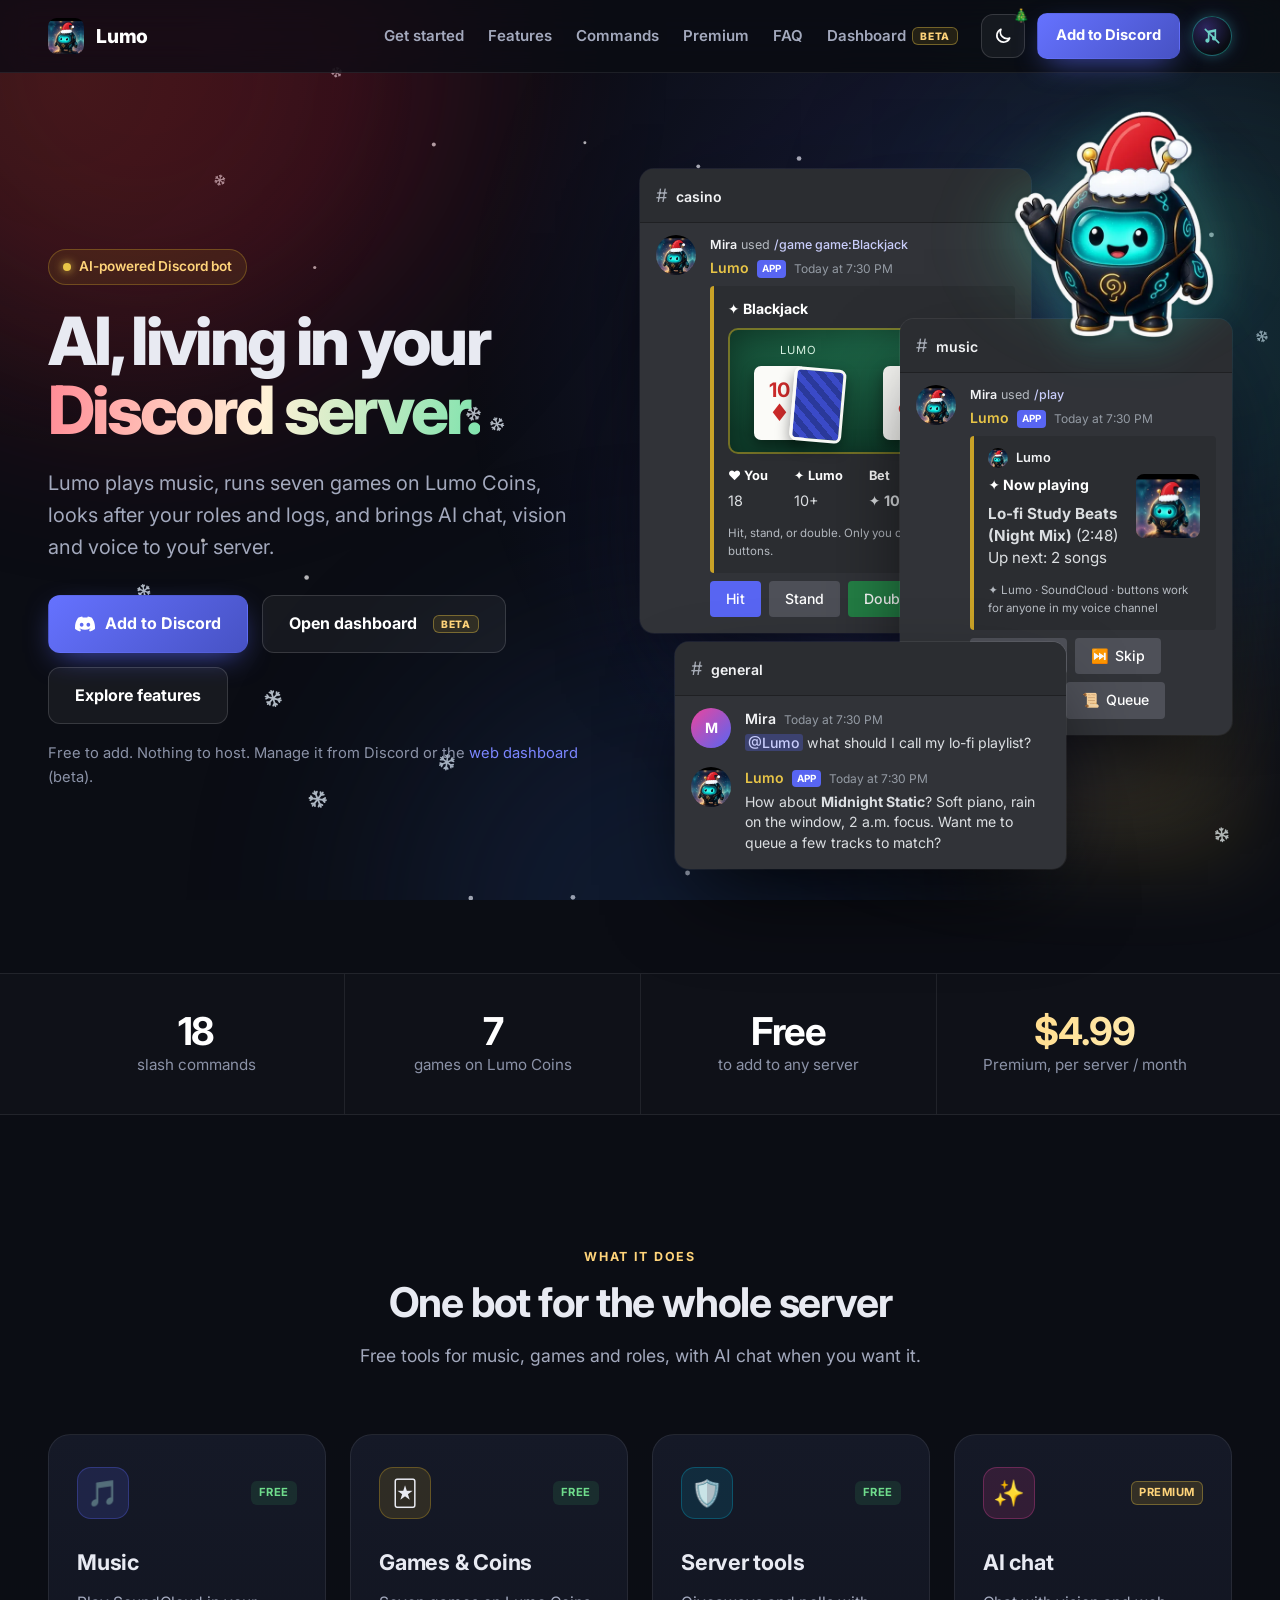
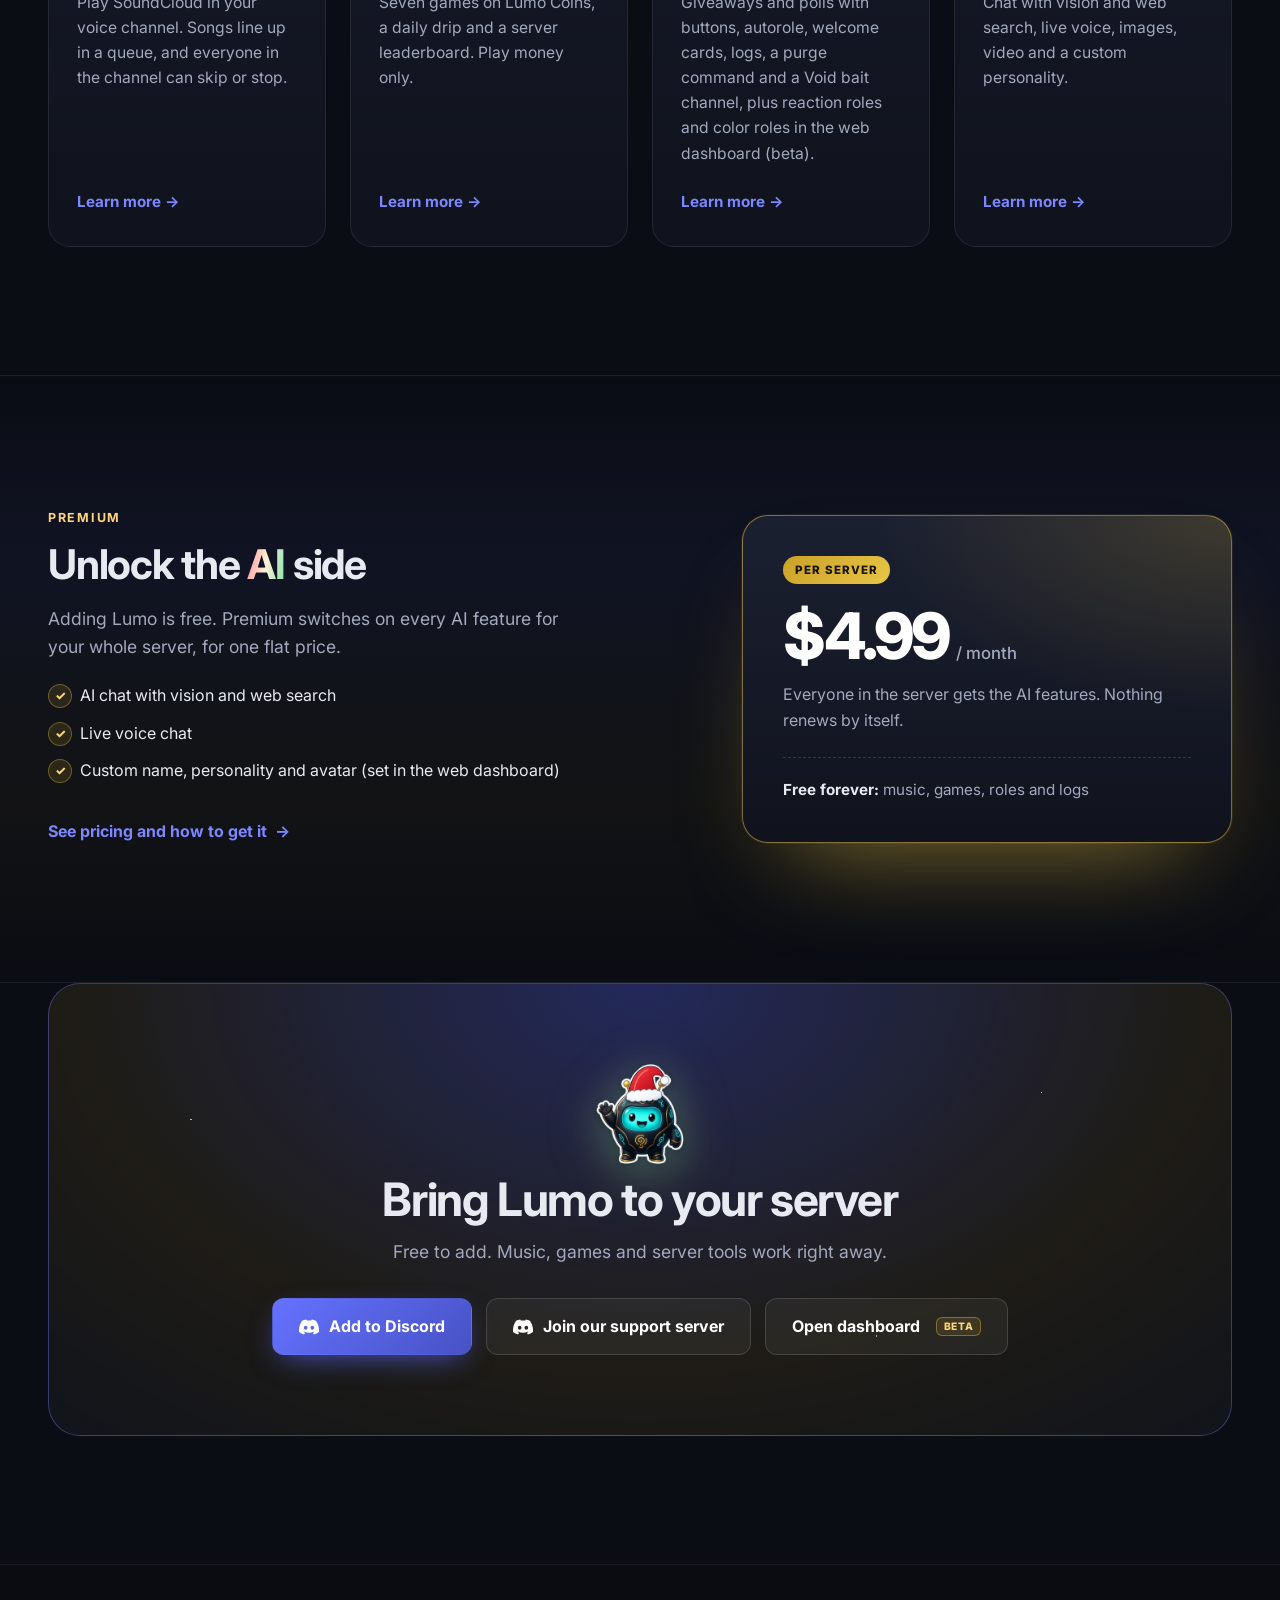
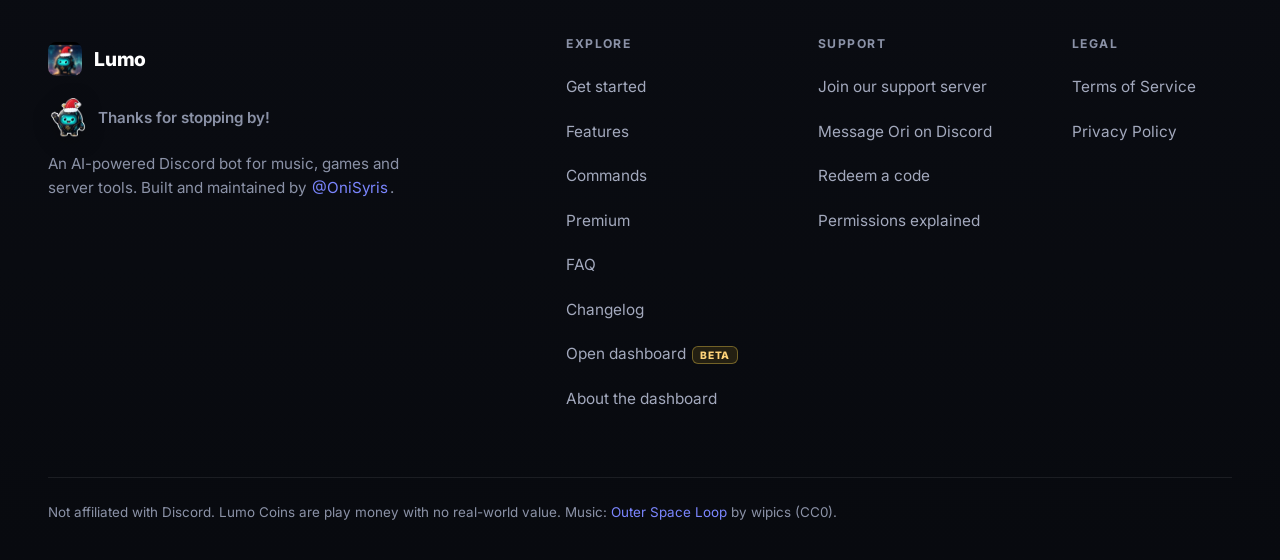
==== commit c59a0eab: "Seasonal themes: Halloween, Thanksgiving and Christmas by date (or picked in a new appearance menu)," ====
--- a/index.html
+++ b/index.html
@@ -30,8 +30,9 @@
   <link rel="preconnect" href="https://fonts.googleapis.com">
   <link rel="preconnect" href="https://fonts.gstatic.com" crossorigin>
   <link href="https://fonts.googleapis.com/css2?family=Inter:wght@400;500;600;700;800&family=JetBrains+Mono:wght@500&display=swap" rel="stylesheet">
-  <link rel="stylesheet" href="styles.css?v=eb21ee1974">
+  <link rel="stylesheet" href="styles.css?v=aaba77c5ba">
   <script>(function(d){var s="dark";try{s=localStorage.getItem("aeth-theme")||s}catch(e){}if(s!="light"&&s!="auto")s="dark";var h=d.documentElement;h.classList.add("js");h.setAttribute("data-theme-pref",s);h.setAttribute("data-theme",s=="auto"?(matchMedia("(prefers-color-scheme: light)").matches?"light":"dark"):s)})(document)</script>
+  <script src="/assets/lumo-holiday.js?v=641148b99e"></script>
 </head>
 <body>
   <a class="skip-link" href="#main">Skip to content</a>
@@ -49,7 +50,7 @@
         <a href="faq.html">FAQ</a>
         <a href="dashboard.html">Dashboard <span class="beta-chip">Beta</span></a>
         </div>
-        <button type="button" class="theme-btn" data-theme-cycle aria-label="Change theme" title="Change theme"><svg class="ti ti-dark" viewBox="0 0 24 24" aria-hidden="true" focusable="false" fill="none" stroke="currentColor" stroke-width="2" stroke-linecap="round" stroke-linejoin="round"><path d="M20 14.5A8 8 0 0 1 9.5 4a8 8 0 1 0 10.5 10.5Z"/></svg><svg class="ti ti-light" viewBox="0 0 24 24" aria-hidden="true" focusable="false" fill="none" stroke="currentColor" stroke-width="2" stroke-linecap="round" stroke-linejoin="round"><circle cx="12" cy="12" r="4"/><path d="M12 2v2M12 20v2M4.9 4.9l1.4 1.4M17.7 17.7l1.4 1.4M2 12h2M20 12h2M4.9 19.1l1.4-1.4M17.7 6.3l1.4-1.4"/></svg><svg class="ti ti-auto" viewBox="0 0 24 24" aria-hidden="true" focusable="false" fill="none" stroke="currentColor" stroke-width="2" stroke-linecap="round" stroke-linejoin="round"><circle cx="12" cy="12" r="9"/><path d="M12 3a9 9 0 0 1 0 18Z" fill="currentColor"/></svg></button>
+        <div class="theme-pop"><button type="button" class="theme-btn" data-theme-menu aria-haspopup="true" aria-expanded="false" aria-controls="theme-menu" aria-label="Appearance and seasonal theme" title="Appearance"><svg class="ti ti-dark" viewBox="0 0 24 24" aria-hidden="true" focusable="false" fill="none" stroke="currentColor" stroke-width="2" stroke-linecap="round" stroke-linejoin="round"><path d="M20 14.5A8 8 0 0 1 9.5 4a8 8 0 1 0 10.5 10.5Z"/></svg><svg class="ti ti-light" viewBox="0 0 24 24" aria-hidden="true" focusable="false" fill="none" stroke="currentColor" stroke-width="2" stroke-linecap="round" stroke-linejoin="round"><circle cx="12" cy="12" r="4"/><path d="M12 2v2M12 20v2M4.9 4.9l1.4 1.4M17.7 17.7l1.4 1.4M2 12h2M20 12h2M4.9 19.1l1.4-1.4M17.7 6.3l1.4-1.4"/></svg><svg class="ti ti-auto" viewBox="0 0 24 24" aria-hidden="true" focusable="false" fill="none" stroke="currentColor" stroke-width="2" stroke-linecap="round" stroke-linejoin="round"><circle cx="12" cy="12" r="9"/><path d="M12 3a9 9 0 0 1 0 18Z" fill="currentColor"/></svg></button><div class="theme-menu" id="theme-menu" hidden><div class="theme-seg-wrap"><span>Appearance</span><div class="theme-seg" role="group" aria-label="Color theme"><button type="button" class="seg-b" data-theme-set="dark" aria-pressed="false"><svg class="ti ti-dark" viewBox="0 0 24 24" aria-hidden="true" focusable="false" fill="none" stroke="currentColor" stroke-width="2" stroke-linecap="round" stroke-linejoin="round"><path d="M20 14.5A8 8 0 0 1 9.5 4a8 8 0 1 0 10.5 10.5Z"/></svg><span>Dark</span></button><button type="button" class="seg-b" data-theme-set="light" aria-pressed="false"><svg class="ti ti-light" viewBox="0 0 24 24" aria-hidden="true" focusable="false" fill="none" stroke="currentColor" stroke-width="2" stroke-linecap="round" stroke-linejoin="round"><circle cx="12" cy="12" r="4"/><path d="M12 2v2M12 20v2M4.9 4.9l1.4 1.4M17.7 17.7l1.4 1.4M2 12h2M20 12h2M4.9 19.1l1.4-1.4M17.7 6.3l1.4-1.4"/></svg><span>Light</span></button><button type="button" class="seg-b" data-theme-set="auto" aria-pressed="false"><svg class="ti ti-auto" viewBox="0 0 24 24" aria-hidden="true" focusable="false" fill="none" stroke="currentColor" stroke-width="2" stroke-linecap="round" stroke-linejoin="round"><circle cx="12" cy="12" r="9"/><path d="M12 3a9 9 0 0 1 0 18Z" fill="currentColor"/></svg><span>Auto</span></button></div></div><div class="theme-seg-wrap"><span>Seasonal <small data-holiday-now></small></span><div class="hol-grid" role="group" aria-label="Seasonal theme"><button type="button" class="hol-b hol-auto" data-holiday-set="auto" aria-pressed="false"><svg class="hi" viewBox="0 0 24 24" aria-hidden="true" focusable="false" fill="none" stroke="currentColor" stroke-width="2" stroke-linecap="round" stroke-linejoin="round"><rect x="3.5" y="5" width="17" height="15" rx="2.5"/><path d="M3.5 10h17M8 3v4M16 3v4"/></svg><span>Auto</span></button><button type="button" class="hol-b hol-off" data-holiday-set="off" aria-pressed="false"><svg class="hi" viewBox="0 0 24 24" aria-hidden="true" focusable="false" fill="none" stroke="currentColor" stroke-width="2" stroke-linecap="round" stroke-linejoin="round"><circle cx="12" cy="12" r="8.5"/><path d="M6 18 18 6"/></svg><span>Off</span></button><button type="button" class="hol-b hol-halloween" data-holiday-set="halloween" aria-pressed="false"><span class="he" aria-hidden="true">🎃</span><span>Halloween</span></button><button type="button" class="hol-b hol-thanksgiving" data-holiday-set="thanksgiving" aria-pressed="false"><span class="he" aria-hidden="true">🦃</span><span>Thanksgiving</span></button><button type="button" class="hol-b hol-christmas" data-holiday-set="christmas" aria-pressed="false"><span class="he" aria-hidden="true">🎄</span><span>Christmas</span></button></div></div></div></div>
         <a class="btn btn-ghost btn-sm nav-dash" href="https://dashboard.lumobot.org" target="_blank" rel="noopener">Open dashboard <span class="beta-chip">Beta</span></a>
         <a class="btn btn-primary btn-sm nav-add" href="https://discord.com/oauth2/authorize?client_id=1545140271073722378&amp;permissions=309576723664&amp;scope=bot+applications.commands" target="_blank" rel="noopener">Add to Discord</a>
         <details class="nav-menu">
@@ -63,7 +64,7 @@
           <a href="dashboard.html">About the dashboard <span class="beta-chip">Beta</span></a>
           <a class="btn btn-ghost nav-panel-dash" href="https://dashboard.lumobot.org" target="_blank" rel="noopener">Open dashboard <span class="beta-chip">Beta</span></a>
             <a class="btn btn-primary nav-panel-add" href="https://discord.com/oauth2/authorize?client_id=1545140271073722378&amp;permissions=309576723664&amp;scope=bot+applications.commands" target="_blank" rel="noopener">Add to Discord</a>
-            <div class="theme-seg-wrap"><span>Appearance</span><div class="theme-seg" role="group" aria-label="Color theme"><button type="button" class="seg-b" data-theme-set="dark" aria-pressed="false"><svg class="ti ti-dark" viewBox="0 0 24 24" aria-hidden="true" focusable="false" fill="none" stroke="currentColor" stroke-width="2" stroke-linecap="round" stroke-linejoin="round"><path d="M20 14.5A8 8 0 0 1 9.5 4a8 8 0 1 0 10.5 10.5Z"/></svg><span>Dark</span></button><button type="button" class="seg-b" data-theme-set="light" aria-pressed="false"><svg class="ti ti-light" viewBox="0 0 24 24" aria-hidden="true" focusable="false" fill="none" stroke="currentColor" stroke-width="2" stroke-linecap="round" stroke-linejoin="round"><circle cx="12" cy="12" r="4"/><path d="M12 2v2M12 20v2M4.9 4.9l1.4 1.4M17.7 17.7l1.4 1.4M2 12h2M20 12h2M4.9 19.1l1.4-1.4M17.7 6.3l1.4-1.4"/></svg><span>Light</span></button><button type="button" class="seg-b" data-theme-set="auto" aria-pressed="false"><svg class="ti ti-auto" viewBox="0 0 24 24" aria-hidden="true" focusable="false" fill="none" stroke="currentColor" stroke-width="2" stroke-linecap="round" stroke-linejoin="round"><circle cx="12" cy="12" r="9"/><path d="M12 3a9 9 0 0 1 0 18Z" fill="currentColor"/></svg><span>Auto</span></button></div></div>
+            <div class="theme-seg-wrap"><span>Appearance</span><div class="theme-seg" role="group" aria-label="Color theme"><button type="button" class="seg-b" data-theme-set="dark" aria-pressed="false"><svg class="ti ti-dark" viewBox="0 0 24 24" aria-hidden="true" focusable="false" fill="none" stroke="currentColor" stroke-width="2" stroke-linecap="round" stroke-linejoin="round"><path d="M20 14.5A8 8 0 0 1 9.5 4a8 8 0 1 0 10.5 10.5Z"/></svg><span>Dark</span></button><button type="button" class="seg-b" data-theme-set="light" aria-pressed="false"><svg class="ti ti-light" viewBox="0 0 24 24" aria-hidden="true" focusable="false" fill="none" stroke="currentColor" stroke-width="2" stroke-linecap="round" stroke-linejoin="round"><circle cx="12" cy="12" r="4"/><path d="M12 2v2M12 20v2M4.9 4.9l1.4 1.4M17.7 17.7l1.4 1.4M2 12h2M20 12h2M4.9 19.1l1.4-1.4M17.7 6.3l1.4-1.4"/></svg><span>Light</span></button><button type="button" class="seg-b" data-theme-set="auto" aria-pressed="false"><svg class="ti ti-auto" viewBox="0 0 24 24" aria-hidden="true" focusable="false" fill="none" stroke="currentColor" stroke-width="2" stroke-linecap="round" stroke-linejoin="round"><circle cx="12" cy="12" r="9"/><path d="M12 3a9 9 0 0 1 0 18Z" fill="currentColor"/></svg><span>Auto</span></button></div></div><div class="theme-seg-wrap"><span>Seasonal <small data-holiday-now></small></span><div class="hol-grid" role="group" aria-label="Seasonal theme"><button type="button" class="hol-b hol-auto" data-holiday-set="auto" aria-pressed="false"><svg class="hi" viewBox="0 0 24 24" aria-hidden="true" focusable="false" fill="none" stroke="currentColor" stroke-width="2" stroke-linecap="round" stroke-linejoin="round"><rect x="3.5" y="5" width="17" height="15" rx="2.5"/><path d="M3.5 10h17M8 3v4M16 3v4"/></svg><span>Auto</span></button><button type="button" class="hol-b hol-off" data-holiday-set="off" aria-pressed="false"><svg class="hi" viewBox="0 0 24 24" aria-hidden="true" focusable="false" fill="none" stroke="currentColor" stroke-width="2" stroke-linecap="round" stroke-linejoin="round"><circle cx="12" cy="12" r="8.5"/><path d="M6 18 18 6"/></svg><span>Off</span></button><button type="button" class="hol-b hol-halloween" data-holiday-set="halloween" aria-pressed="false"><span class="he" aria-hidden="true">🎃</span><span>Halloween</span></button><button type="button" class="hol-b hol-thanksgiving" data-holiday-set="thanksgiving" aria-pressed="false"><span class="he" aria-hidden="true">🦃</span><span>Thanksgiving</span></button><button type="button" class="hol-b hol-christmas" data-holiday-set="christmas" aria-pressed="false"><span class="he" aria-hidden="true">🎄</span><span>Christmas</span></button></div></div>
           </div>
         </details>
       </nav>
@@ -84,6 +85,11 @@
             <a class="btn btn-ghost" href="features.html">Explore features</a>
           </div>
           <p class="cta-note">Free to add. Nothing to host. Manage it from Discord or the <a href="dashboard.html">web dashboard</a> (beta).</p>
+          <p class="live-stats" data-live-stats hidden aria-label="Lumo right now">
+            <span class="ls-live"><span class="ls-dot" aria-hidden="true"></span>Live</span>
+            <span class="ls-chip"><img class="ls-ico" src="assets/robot/celebrating-96.webp" alt="" width="26" height="26" decoding="async"><b data-stat="servers">0</b> <span data-unit="servers">servers</span></span>
+            <span class="ls-chip"><img class="ls-ico" src="assets/robot/happy-96.webp" alt="" width="26" height="26" decoding="async"><b data-stat="members">0</b> members</span>
+          </p>
         </div>
         <div class="cluster" aria-label="Illustrations of Lumo in Discord: music, blackjack and a chat">
         <div class="cl cl-bj"><figure class="mock" aria-label="Illustration of a blackjack hand with Hit, Stand and Double buttons">
@@ -267,6 +273,7 @@
 
   <div class="toast" id="toast" role="status" aria-live="polite"></div>
   <script src="/assets/lumo-music.js?v=b76e843706" data-slot=".nav-right .nav-menu" data-src="/assets/audio/outer-space-loop.mp3?v=75da4f5d" data-exclude="^/dashboard/" data-volume="0.16" data-fade="2.5" defer></script>
-  <script src="script.js?v=6dd29949c9" defer></script>
+  <script src="/assets/lumo-stats.js?v=58f722e6f5" defer></script>
+  <script src="script.js?v=3b06cc299d" defer></script>
 </body>
 </html>
--- a/styles.css
+++ b/styles.css
@@ -1 +1 @@
-:root,.dc-window{--bg:#0b0d14;--bg-2:#10131d;--panel:#151927;--panel-2:#1b2031;--fg:255 255 255;--line:rgb(var(--fg) / .08);--line-2:rgb(var(--fg) / .14);--text:#e8eaf2;--muted:#a3a9bd;--dim:#8b92a7;--head:#fff;--blurple:#5865f2;--blurple-2:#7b86ff;--gold:#c9a227;--gold-2:#e8c547;--gold-t:#e8c547;--green:#3ba55d;--red:#ed4245;--ok-t:#6fdc8c;--bad-t:#ff8a8c;--code-bg:rgba(88,101,242,.18);--code-fg:#c9cdfb;--hover-bd:rgba(123,134,255,.45);--nav-bg:rgba(11,13,20,.78);--nav-panel-bg:rgba(14,17,27,.98);--cmd-bg:rgba(11,13,20,.88);--footer-bg:linear-gradient(180deg,#0a0c12,#080a0f);--orb-1:#3b45c9;--orb-2:#7a5b0f;--orb-3:#2a1f6b;--grad-h:linear-gradient(100deg,var(--blurple-2) 0%,#b9a6ff 45%,var(--gold-2) 100%);--grad-gold:linear-gradient(100deg,var(--gold-2),#fff3c2);--btn-grad:linear-gradient(135deg,#6572ff,#4752c4);--mock-sh:0 30px 80px -20px rgba(0,0,0,.7),0 0 0 1px rgba(255,255,255,.06);--mock-sh-lg:0 40px 90px -24px rgba(0,0,0,.85),0 0 0 1px rgba(255,255,255,.08);--mock-sh-hover:0 44px 90px -24px rgba(0,0,0,.85),0 0 0 1px rgba(123,134,255,.4);--sh-card:none;--logo-sh:none;color-scheme:dark;--radius:18px;--gold-ink:#1a1405;--nav-h:72px;--wrap:1280px;--font:"Inter",system-ui,-apple-system,"Segoe UI",Roboto,"Helvetica Neue",Arial,sans-serif;--mono:"JetBrains Mono",ui-monospace,SFMono-Regular,Menlo,Consolas,monospace;--s-section:128px}html[data-theme="light"]{--bg:#f5f7fb;--bg-2:#edf1f8;--panel:#fff;--panel-2:#f3f6fc;--fg:15 23 42;--line:rgb(var(--fg) / .11);--line-2:rgb(var(--fg) / .2);--text:#1e293b;--muted:#475569;--dim:#566680;--head:#0f172a;--blurple:#4752c4;--blurple-2:#3f4bbd;--gold-t:#8a5a0b;--ok-t:#166534;--bad-t:#b42318;--code-bg:rgba(71,82,196,.1);--code-fg:#3730a3;--hover-bd:rgba(71,82,196,.45);--nav-bg:rgba(255,255,255,.85);--nav-panel-bg:rgba(255,255,255,.98);--cmd-bg:rgba(245,247,251,.92);--footer-bg:linear-gradient(180deg,#eef2f8,#e5ebf4);--orb-1:#b9c3ff;--orb-2:#ffe1a6;--orb-3:#bde4f4;--grad-h:linear-gradient(100deg,#3f4bbd 0%,#7c3aed 48%,#a2640c 100%);--grad-gold:linear-gradient(100deg,#8a5a0b,#b7791f);--btn-grad:linear-gradient(135deg,#4f5bd5,#3b46b0);--mock-sh:0 18px 40px -18px rgba(15,23,42,.5),0 0 0 1px rgba(15,23,42,.16);--mock-sh-lg:0 26px 56px -22px rgba(15,23,42,.55),0 0 0 1px rgba(15,23,42,.16);--mock-sh-hover:0 28px 56px -20px rgba(15,23,42,.55),0 0 0 1px rgba(71,82,196,.5);--sh-card:0 1px 2px rgba(15,23,42,.05),0 10px 26px -14px rgba(15,23,42,.16);--logo-sh:0 2px 8px rgba(15,23,42,.3);color-scheme:light}:where(.hl,.bento-tile,.cmd,.info-card,.steps-3 li,.gs-step,.cl-list li,details.faq,.faq-toc,.compare,.legal-summary,.legal-toc,.search){box-shadow:var(--sh-card)}html[data-theme="light"] .bg-orbs span{opacity:.55}html[data-theme="light"] .final-cta::before{display:none}html[data-theme="light"] .bg-orbs span{opacity:.22}html[data-theme="light"] .hero{background:radial-gradient(60% 90% at 78% 30%,rgba(88,101,242,.07),transparent 70%),radial-gradient(40% 60% at 5% 0%,rgba(201,162,39,.04),transparent 70%)}html[data-theme="light"] .page-hero{background:radial-gradient(70% 120% at 50% 0%,rgba(88,101,242,.07),transparent 70%),radial-gradient(40% 80% at 90% 100%,rgba(201,162,39,.04),transparent 70%)}html[data-theme="light"] .section-alt{background:linear-gradient(180deg,transparent,rgba(88,101,242,.035) 30%,rgba(201,162,39,.025) 70%,transparent)}html[data-theme="light"] .final-cta{background:radial-gradient(80% 140% at 50% 0%,rgba(88,101,242,.13),rgba(201,162,39,.06) 60%,var(--bg-2))}html[data-theme="light"] .cluster::before{opacity:.4}html[data-theme="light"] .stage::before{opacity:.45}html[data-theme="light"] .num{background:linear-gradient(135deg,#4752c4,#8a5a0b)}.brand img{box-shadow:var(--logo-sh)}@media (min-width:1600px){:root{--wrap:1440px;--s-section:144px}body{font-size:17px}}*{box-sizing:border-box}html{scroll-behavior:smooth;scroll-padding-top:96px;overflow-x:clip}body{margin:0;font-family:var(--font);background:var(--bg);color:var(--text);line-height:1.6;-webkit-font-smoothing:antialiased;overflow-x:hidden}img{max-width:100%;display:block}a{color:var(--blurple-2);text-decoration:none}a:hover{color:var(--head)}code{font-family:var(--mono);font-size:.86em}main{display:block}.wrap{width:min(var(--wrap),100% - 96px);margin-inline:auto}.wrap-mid{width:min(1040px,100% - 96px)}:focus-visible{outline:2px solid var(--blurple-2);outline-offset:3px;border-radius:6px}.btn:focus-visible{outline-color:var(--head)}.skip-link{position:absolute;left:12px;top:-60px;z-index:100;background:#fff;color:#111;font-weight:700;padding:10px 16px;border-radius:10px;transition:top .15s}.skip-link:focus{top:10px;color:#111}[hidden]{display:none!important}.bg-orbs{position:fixed;inset:0;pointer-events:none;z-index:-1;overflow:hidden}.bg-orbs span{position:absolute;border-radius:50%;filter:blur(110px);opacity:.32}.bg-orbs span:nth-child(1){width:640px;height:640px;background:var(--orb-1);top:-260px;left:-180px}.bg-orbs span:nth-child(2){width:520px;height:520px;background:var(--orb-2);top:60px;right:-200px;opacity:.24}.bg-orbs span:nth-child(3){width:560px;height:560px;background:var(--orb-3);bottom:-300px;left:30%;opacity:.22}h1{font-size:clamp(2.5rem,4.6vw,4.5rem);line-height:1.04;letter-spacing:-.04em;margin:22px 0 22px;font-weight:800;text-wrap:balance}h2{font-size:clamp(1.9rem,3.2vw,2.9rem);line-height:1.12;letter-spacing:-.03em;margin:12px 0 16px;text-wrap:balance}h3{letter-spacing:-.01em}.grad{background:var(--grad-h);-webkit-background-clip:text;background-clip:text;color:transparent}.lead{font-size:1.2rem;color:var(--muted);max-width:580px;margin:0 0 32px}.kicker{color:var(--gold-t);font-weight:700;text-transform:uppercase;letter-spacing:.14em;font-size:.78rem}.eyebrow{display:inline-flex;align-items:center;gap:8px;padding:6px 14px;border-radius:999px;background:rgba(201,162,39,.1);border:1px solid rgba(201,162,39,.35);color:var(--gold-t);font-size:.85rem;font-weight:600}.eyebrow .dot{width:8px;height:8px;border-radius:50%;background:var(--gold-2);box-shadow:0 0 10px var(--gold-2);animation:pulse 2.4s ease-in-out infinite}@keyframes pulse{50%{opacity:.45}}.cta{display:flex;gap:14px;flex-wrap:wrap}.cta.center{justify-content:center}.cta-note{margin:18px 0 0;color:var(--dim);font-size:.92rem}.text-link{display:inline-flex;gap:8px;align-items:center;font-weight:700;margin-top:8px}.text-link i{font-style:normal;transition:transform .2s}.text-link:hover i,.hl:hover .hl-more i{transform:translateX(4px)}.btn{display:inline-flex;align-items:center;justify-content:center;gap:10px;padding:15px 26px;border-radius:12px;font-weight:700;font-size:1rem;border:1px solid transparent;transition:transform .15s ease,box-shadow .2s ease,background .2s ease,border-color .2s;white-space:nowrap}.btn:hover{transform:translateY(-2px)}.btn-primary{background:var(--btn-grad);color:#fff;box-shadow:0 10px 30px -10px rgba(88,101,242,.8)}.btn-primary:hover{color:#fff;box-shadow:0 14px 38px -8px rgba(88,101,242,1)}.btn-ghost{background:rgb(var(--fg) / .05);color:var(--head);border-color:var(--line-2)}.btn-ghost:hover{background:rgb(var(--fg) / .1);color:var(--head);border-color:rgb(var(--fg) / .28)}.btn-paypal{background:linear-gradient(135deg,var(--gold-2),var(--gold));color:var(--gold-ink);box-shadow:0 10px 30px -10px rgba(232,197,71,.65)}.btn-paypal:hover{color:var(--gold-ink);box-shadow:0 14px 36px -8px rgba(232,197,71,.85)}.btn-sm{padding:10px 18px;font-size:.92rem;border-radius:10px}.nav{position:sticky;top:0;z-index:50;background:var(--nav-bg);backdrop-filter:blur(16px) saturate(140%);-webkit-backdrop-filter:blur(16px) saturate(140%);border-bottom:1px solid var(--line)}.nav-inner{display:flex;align-items:center;height:var(--nav-h);gap:24px}.brand{display:inline-flex;align-items:center;gap:12px;color:var(--head);font-weight:800;font-size:1.2rem;letter-spacing:-.01em}.brand:hover{color:var(--head)}.brand img{border-radius:22%}.nav-right{margin-left:auto;display:flex;align-items:center;gap:16px}.nav-links{display:flex;gap:4px}.nav-links a{padding:9px 16px;border-radius:10px;color:var(--muted);font-weight:600;font-size:.96rem;transition:color .15s,background .15s}.nav-links a:hover{color:var(--head);background:rgb(var(--fg) / .06)}.nav-links a[aria-current="page"]{color:var(--head);background:rgb(var(--fg) / .08);box-shadow:inset 0 -2px 0 var(--gold-t)}.nav-add{flex-shrink:0}.nav-menu{display:none}.nav-menu summary{list-style:none;cursor:pointer;width:44px;height:44px;display:grid;place-items:center;border-radius:12px;border:1px solid var(--line-2);background:rgb(var(--fg) / .05)}.nav-menu summary::-webkit-details-marker{display:none}.nav-menu .bars,.nav-menu .bars::before,.nav-menu .bars::after{display:block;width:18px;height:2px;background:var(--head);border-radius:2px;transition:transform .2s}.nav-menu .bars{position:relative}.nav-menu .bars::before,.nav-menu .bars::after{content:"";position:absolute;left:0}.nav-menu .bars::before{top:-6px}.nav-menu .bars::after{top:6px}.nav-menu[open] .bars{background:transparent}.nav-menu[open] .bars::before{transform:translateY(6px) rotate(45deg)}.nav-menu[open] .bars::after{transform:translateY(-6px) rotate(-45deg)}.nav-panel{position:absolute;left:0;right:0;top:100%;display:grid;gap:4px;padding:14px 20px 22px;background:var(--nav-panel-bg);border-bottom:1px solid var(--line-2);box-shadow:0 30px 60px -20px rgba(0,0,0,.8)}.nav-panel a{color:var(--text);padding:15px 16px;border-radius:12px;font-weight:600;font-size:1.05rem}.nav-panel a:hover{background:rgb(var(--fg) / .07);color:var(--head)}.nav-panel a[aria-current="page"]{color:var(--gold-t);background:rgba(201,162,39,.1)}.nav-panel .nav-panel-dash{margin-top:10px;text-align:center;justify-content:center;gap:8px}.nav-panel .nav-panel-dash:hover{background:rgb(var(--fg) / .1)}.nav-panel .nav-panel-add{margin-top:10px;color:#fff;text-align:center;justify-content:center}@media (max-width:900px){:root{--s-section:80px;--nav-h:64px}.wrap,.wrap-mid{width:calc(100% - 48px)}}.section{padding:var(--s-section) 0}.section-tight{padding:72px 0 var(--s-section)}.section-alt{background:linear-gradient(180deg,transparent,rgba(88,101,242,.07) 30%,rgba(201,162,39,.045) 70%,transparent);border-block:1px solid var(--line)}.section-head{text-align:center;max-width:720px;margin:0 auto 64px}.section-head p{color:var(--muted);margin:0;font-size:1.1rem}.page-hero{position:relative;padding:96px 0 88px;text-align:center;border-bottom:1px solid var(--line);background:radial-gradient(70% 120% at 50% 0%,rgba(88,101,242,.16),transparent 70%),radial-gradient(40% 80% at 90% 100%,rgba(201,162,39,.08),transparent 70%)}.page-hero h1{font-size:clamp(2.4rem,4.2vw,4rem);margin:16px auto 18px;max-width:900px}.page-hero .lead{margin-inline:auto}.page-hero .cta{justify-content:center}.illus-note{margin:26px 0 0;color:var(--dim);font-size:.88rem}.page-hero-split{text-align:left;padding:88px 0}.page-hero-split .page-hero-inner{display:grid;grid-template-columns:1.1fr .9fr;gap:80px;align-items:center}.page-hero-split h1{margin-inline:0}.page-hero-split .lead{margin-inline:0}.page-hero-split .cta{justify-content:flex-start}.hero{position:relative;padding:96px 0 104px;overflow-x:clip;background:radial-gradient(60% 90% at 78% 30%,rgba(88,101,242,.18),transparent 70%),radial-gradient(40% 60% at 5% 0%,rgba(201,162,39,.07),transparent 70%)}.hero-inner{display:grid;grid-template-columns:minmax(0,.95fr) minmax(0,1.05fr);gap:56px;align-items:center}.hero h1{font-size:clamp(2.8rem,5.2vw,5.2rem)}.hero .lead{font-size:1.25rem;max-width:560px}@media (min-width:1600px){.hero{padding:120px 0 128px}.hero .lead{max-width:620px}}.cluster{position:relative;min-height:700px;isolation:isolate}.cluster::before{content:"";position:absolute;inset:4% -4% 0;background:radial-gradient(closest-side,rgba(88,101,242,.38),transparent),radial-gradient(40% 40% at 80% 85%,rgba(232,197,71,.18),transparent);filter:blur(40px);z-index:-1}.cl{position:absolute}.cl .mock{margin:0}.cl .dc-window{font-size:.88rem;box-shadow:var(--mock-sh-lg);animation:float 8s ease-in-out infinite}.cl-bj{left:0;top:0;width:66%;z-index:1}.cl-music{right:0;top:150px;width:56%;z-index:2}.cl-music .dc-window{animation-delay:-3s}.cl-chat{left:6%;bottom:0;width:66%;z-index:3}.cl-chat .dc-window{animation-delay:-5.5s}.cl-bj .dc-embed{max-width:none}@keyframes float{0%,100%{transform:translateY(0)}50%{transform:translateY(-9px)}}@media (max-width:1100px){.hero-inner{grid-template-columns:1fr;gap:56px}.hero{padding:64px 0 72px}.cluster{min-height:0;display:grid;gap:18px;max-width:560px;margin-inline:auto;width:100%}.cl{position:static;width:auto!important}.cl-bj,.cl-music{display:none}.cl .dc-window{animation:none}}.factband{border-block:1px solid var(--line);background:rgb(var(--fg) / .02)}.facts{list-style:none;padding:0;margin-block:0;display:grid;grid-template-columns:repeat(4,1fr)}.facts li{padding:36px 24px;text-align:center;border-left:1px solid var(--line)}.facts li:first-child{border-left:0}.facts strong{display:block;font-size:clamp(2rem,3vw,2.8rem);line-height:1.1;letter-spacing:-.03em;color:var(--head)}.facts li:nth-child(4) strong{background:var(--grad-gold);-webkit-background-clip:text;background-clip:text;color:transparent}.facts span{color:var(--dim);font-size:.95rem}@media (max-width:720px){.facts{grid-template-columns:1fr 1fr}.facts li{padding:26px 12px}.facts li:nth-child(3){border-left:0}.facts li:nth-child(n+3){border-top:1px solid var(--line)}}.hl-grid{display:grid;grid-template-columns:repeat(4,minmax(0,1fr));gap:24px}.hl{display:flex;flex-direction:column;padding:32px 28px;border-radius:22px;border:1px solid var(--line);background:linear-gradient(180deg,var(--panel),var(--bg-2));color:var(--text);transition:transform .25s ease,border-color .25s,box-shadow .25s}.hl:hover{transform:translateY(-6px);border-color:var(--hover-bd);box-shadow:0 30px 60px -30px rgba(88,101,242,.6);color:var(--text)}.hl-top{display:flex;justify-content:space-between;align-items:center}.hl h3{font-size:1.35rem;margin:26px 0 10px}.hl p{margin:0 0 24px;color:var(--muted);font-size:.98rem}.hl-more{margin-top:auto;font-weight:700;color:var(--blurple-2);font-size:.95rem}.hl-more i{font-style:normal;display:inline-block;transition:transform .2s}.f-icon{width:52px;height:52px;border-radius:14px;display:grid;place-items:center;font-size:1.6rem;background:rgba(88,101,242,.16);border:1px solid rgba(88,101,242,.32);flex-shrink:0}.hl:nth-child(2) .f-icon{background:rgba(201,162,39,.15);border-color:rgba(201,162,39,.35)}.hl:nth-child(3) .f-icon{background:rgba(0,180,216,.13);border-color:rgba(0,180,216,.3)}.hl:nth-child(4) .f-icon{background:rgba(235,69,158,.14);border-color:rgba(235,69,158,.3)}@media (max-width:1100px){.hl-grid{grid-template-columns:repeat(2,minmax(0,1fr))}}@media (max-width:640px){.hl-grid{grid-template-columns:1fr;gap:14px}.hl{padding:24px}.hl h3{margin-top:18px}}.teaser{display:grid;grid-template-columns:1.1fr .9fr;gap:96px;align-items:center}.teaser-copy p{color:var(--muted);font-size:1.1rem;max-width:520px}.checks{list-style:none;padding:0;margin:22px 0 18px;display:grid;gap:12px;color:var(--text)}.checks li{position:relative;padding-left:32px}.checks li::before{content:"✓";position:absolute;left:0;top:1px;width:22px;height:22px;border-radius:50%;display:grid;place-items:center;font-size:.78rem;font-weight:800;color:var(--gold-t);background:rgba(201,162,39,.14);border:1px solid rgba(232,197,71,.35)}.checks code,.steps-3 code,.info-card code,.cmd-note code,.compare code,.faq-body code{background:var(--code-bg);color:var(--code-fg);padding:1px 6px;border-radius:6px}.price-card{position:relative;padding:40px;border-radius:26px;border:1px solid rgba(232,197,71,.5);background:radial-gradient(120% 100% at 100% 0%,rgba(201,162,39,.2),transparent 60%),linear-gradient(180deg,var(--panel-2),var(--bg-2));box-shadow:0 50px 100px -50px rgba(232,197,71,.55),0 0 0 1px rgba(232,197,71,.08)}.plan-tag{display:inline-block;background:linear-gradient(135deg,var(--gold),var(--gold-2));color:var(--gold-ink);font-size:.72rem;font-weight:800;text-transform:uppercase;letter-spacing:.08em;padding:5px 12px;border-radius:999px}.price-card .big{font-size:clamp(3.4rem,5vw,4.6rem);font-weight:800;letter-spacing:-.045em;line-height:1;color:var(--head);margin:20px 0 14px}.price-card .big small{font-size:1.05rem;color:var(--muted);font-weight:500;letter-spacing:0;margin-left:8px}.price-card p{margin:0;color:var(--muted)}.price-free{margin-top:24px;padding-top:20px;border-top:1px dashed var(--line-2);color:var(--muted);font-size:.95rem}.price-free b{color:var(--text)}.price-card-lg .checks{margin:24px 0 0}@media (max-width:1000px){.teaser{grid-template-columns:1fr;gap:48px}.page-hero-split .page-hero-inner{grid-template-columns:1fr;gap:48px}.page-hero-split{text-align:left}}.section-cta{padding-top:0}.final-cta{position:relative;overflow:hidden;text-align:center;padding:80px 32px;border-radius:32px;border:1px solid rgba(123,134,255,.35);background:radial-gradient(80% 140% at 50% 0%,rgba(88,101,242,.32),rgba(201,162,39,.1) 60%,var(--bg-2))}.final-cta::before{content:"";position:absolute;inset:0;background-image:radial-gradient(1.5px 1.5px at 12% 30%,rgb(var(--fg) / .7) 50%,transparent 52%),radial-gradient(1px 1px at 84% 24%,rgb(var(--fg) / .7) 50%,transparent 52%),radial-gradient(1.5px 1.5px at 70% 78%,rgb(var(--fg) / .6) 50%,transparent 52%),radial-gradient(1px 1px at 26% 82%,rgb(var(--fg) / .6) 50%,transparent 52%);pointer-events:none}.final-cta>*{position:relative}.final-cta img{margin:0 auto 14px;border-radius:22%;filter:drop-shadow(0 8px 28px rgba(232,197,71,.4))}.final-cta h2{font-size:clamp(2rem,3.6vw,3.2rem);margin:0 0 12px}.final-cta p{color:var(--muted);margin:0 0 32px;font-size:1.1rem}@media (max-width:640px){.final-cta{padding:52px 20px;border-radius:24px}.cta .btn{flex:1 1 100%}}.dc-window{background:#313338;border-radius:14px;overflow:hidden;box-shadow:var(--mock-sh);color:var(--text);font-size:.92rem}.dc-bar{background:#2b2d31;padding:12px 16px;font-weight:600;color:#f2f3f5;border-bottom:1px solid #1f2023}.dc-bar .hash{color:#a6abb5;margin-right:4px;font-weight:400;font-size:1.15rem}.dc-msg{display:flex;gap:14px;padding:12px 16px 4px}.dc-msg:last-child{padding-bottom:18px}.dc-avatar{width:40px;height:40px;border-radius:50%;flex-shrink:0}.dc-avatar.user{background:linear-gradient(135deg,#eb459e,#5865f2);display:grid;place-items:center;font-weight:700;color:#fff}.dc-body{min-width:0;flex:1}.dc-meta{display:flex;align-items:center;gap:8px}.dc-meta b{color:#f2f3f5;font-weight:600}.dc-meta .bot-name{color:var(--gold-2)}.dc-meta time{color:#949ba4;font-size:.75rem}.dc-tag{background:var(--blurple);color:#fff;font-size:.62rem;font-weight:700;padding:1px 5px;border-radius:4px}.dc-slash span{display:inline-block;margin-top:2px;color:#c9cdfb;background:rgba(88,101,242,.3);padding:0 4px;border-radius:4px;font-weight:500}.dc-embed{margin-top:6px;background:#2b2d31;border-left:4px solid var(--gold);border-radius:4px;padding:12px 16px 12px 14px;max-width:520px}.dc-embed-title{font-weight:700;color:#fff;margin-bottom:6px}.dc-embed p{margin:0;color:#dbdee1;font-size:.86rem;line-height:1.45}.dc-fields{display:grid;grid-template-columns:repeat(3,1fr);gap:12px;margin-top:12px}.dc-fields .dc-fh{margin:0 0 4px;font-size:.8rem;font-weight:700;color:#fff}.dc-fields p{font-size:.78rem}.dc-fields code{background:#1e1f22;padding:1px 4px;border-radius:4px;font-size:.72rem;color:#dbdee1}.dc-footer{margin-top:12px;font-size:.72rem;color:#b5bac1}.dc-select{margin-top:8px;max-width:520px;background:#1e1f22;border-radius:6px;padding:9px 12px;color:#dbdee1;font-size:.86rem;display:flex;justify-content:space-between}.dc-window{max-width:100%}.dc-used{font-size:.78rem;color:#b5bac1;margin-bottom:2px}.dc-used-user{color:#f2f3f5;font-weight:600}.dc-used-cmd{color:#c9cdfb;font-weight:500}.dc-text{margin:2px 0 0;color:#dbdee1;line-height:1.45}.dc-mention{background:rgba(88,101,242,.3);color:#c9cdfb;padding:0 3px;border-radius:3px;font-weight:500}.dc-eph{margin-top:6px;font-size:.74rem;color:#949ba4}.dc-embed{max-width:460px}.dc-embed-author{display:flex;align-items:center;gap:8px;font-size:.8rem;font-weight:600;color:#f2f3f5;margin-bottom:6px}.dc-embed-author img{border-radius:50%}.dc-embed-row{display:flex;justify-content:space-between;gap:12px;align-items:flex-start}.dc-embed-row p{font-size:.95rem}.dc-thumb{width:64px;height:64px;border-radius:8px;flex-shrink:0;object-fit:cover}.dc-embed.win{border-left-color:#3d9b64}.dc-fields-4{grid-template-columns:repeat(4,auto);justify-content:start;gap:8px 26px}.dc-fields p{font-size:.9rem;color:#dbdee1}.dc-buttons{display:flex;gap:8px;flex-wrap:wrap;margin-top:8px}.dc-btn{display:inline-flex;align-items:center;gap:6px;padding:7px 16px;border-radius:4px;font-weight:500;font-size:.88rem;color:#fff;cursor:default;user-select:none}.dc-btn-primary{background:#5865f2}.dc-btn-secondary{background:#4e5058}.dc-btn-success{background:#248046}.dc-btn-danger{background:#da373c}.dc-divider{display:flex;align-items:center;gap:12px;margin:10px 16px 0;color:#949ba4;font-size:.72rem;font-weight:600}.dc-divider::before,.dc-divider::after{content:"";flex:1;height:1px;background:#3f4147}.dc-avatar.nova{background:linear-gradient(135deg,#3ddc97,#2b7cd3);display:grid;place-items:center;font-weight:800;color:#0b1a14}.dc-window .dc-msg:last-child{padding-bottom:16px}.dc-msg + .dc-msg{padding-top:10px}.table-art{display:flex;justify-content:space-around;gap:12px;margin:8px 0 4px;padding:14px 12px;border-radius:10px;background:radial-gradient(120% 140% at 50% 0%,#1f6b4b,#0f3d2b 70%);box-shadow:inset 0 0 0 2px rgba(201,162,39,.55),inset 0 8px 30px rgba(0,0,0,.35)}.hand{text-align:center}.hand small{display:block;color:#d6f0e0;font-size:.7rem;letter-spacing:.08em;text-transform:uppercase;margin-bottom:6px}.cards{display:flex;justify-content:center}.pcard{position:relative;width:52px;height:74px;border-radius:7px;background:#fbfbf8;color:#1c1c1c;display:flex;flex-direction:column;align-items:center;justify-content:center;box-shadow:0 6px 14px rgba(0,0,0,.4);margin-left:-14px;font-family:var(--font)}.pcard:first-child{margin-left:0}.pcard b{font-size:1.25rem;line-height:1}.pcard i{font-style:normal;font-size:1.5rem;line-height:1.1}.pcard.red{color:#c92a2a}.pcard:nth-child(2){transform:rotate(5deg) translateY(2px)}.pcard.back{background:repeating-linear-gradient(45deg,#2b3a9c 0 6px,#3b4bc9 6px 12px);border:3px solid #fbfbf8}.banner{position:relative;margin-top:8px;max-width:460px;aspect-ratio:12 / 5;border-radius:8px;overflow:hidden;display:flex;flex-direction:column;align-items:center;justify-content:flex-end;gap:0;padding-bottom:6px;background:radial-gradient(60% 80% at 20% 20%,rgba(123,134,255,.55),transparent 60%),radial-gradient(50% 70% at 85% 30%,rgba(232,197,71,.4),transparent 60%),linear-gradient(160deg,#141a4d,#0b0d14 70%)}.banner::before{content:"";position:absolute;inset:0;background-image:radial-gradient(1.5px 1.5px at 12% 30%,#fff 50%,transparent 52%),radial-gradient(1px 1px at 30% 70%,#fff 50%,transparent 52%),radial-gradient(1.5px 1.5px at 62% 20%,#fff 50%,transparent 52%),radial-gradient(1px 1px at 82% 62%,#fff 50%,transparent 52%),radial-gradient(1px 1px at 92% 18%,#fff 50%,transparent 52%),radial-gradient(1px 1px at 46% 46%,#fff 50%,transparent 52%);opacity:.8}.banner-av{position:relative;width:25%;aspect-ratio:1;max-width:88px;border-radius:50%;border:3px solid #fff;background:linear-gradient(135deg,#eb459e,#5865f2);display:grid;place-items:center;font-weight:800;color:#fff;font-size:1.5rem;margin-bottom:4px;box-shadow:0 6px 18px rgba(0,0,0,.5)}.banner-title,.banner-name{position:relative;color:#fff;font-weight:800;text-shadow:0 2px 0 #000,0 0 8px rgba(0,0,0,.8);line-height:1.15}.banner-title{font-size:1.35rem}.banner-name{font-size:1rem}.frow-sec{padding:112px 0}.frow-sec + .frow-sec{border-top:1px solid var(--line)}.frow{display:grid;grid-template-columns:minmax(0,.9fr) minmax(0,1.1fr);gap:96px;align-items:center}.frow.rev{grid-template-columns:minmax(0,1.1fr) minmax(0,.9fr)}.frow.rev .frow-copy{order:2}.frow-copy p{color:var(--muted);font-size:1.12rem;margin:0;max-width:500px}.frow-copy .badge{margin-left:8px;vertical-align:1px}.stage{position:relative;isolation:isolate;padding:20px}.stage::before{content:"";position:absolute;inset:-6% -4%;background:radial-gradient(closest-side,rgba(88,101,242,.3),transparent);filter:blur(34px);z-index:-1}.frow.rev .stage::before{background:radial-gradient(closest-side,rgba(201,162,39,.2),transparent)}.stage .mock .dc-window{font-size:1rem}.stage .dc-embed,.stage .banner{max-width:none}.mock{margin:0;min-width:0}.mock .dc-window{transition:transform .3s ease,box-shadow .3s ease}.stage .mock:hover .dc-window{transform:translateY(-5px) scale(1.01);box-shadow:0 44px 90px -24px rgba(0,0,0,.85),0 0 0 1px var(--hover-bd)}@media (max-width:1000px){.frow,.frow.rev{grid-template-columns:1fr;gap:40px}.frow.rev .frow-copy{order:0}.frow-sec{padding:72px 0}.stage{padding:0}}.bento{display:grid;grid-template-columns:repeat(6,minmax(0,1fr));gap:20px}.bento-tile{grid-column:span 3;display:flex;gap:20px;align-items:flex-start;padding:32px;border-radius:22px;border:1px solid var(--line);background:linear-gradient(180deg,var(--panel),var(--bg-2));transition:transform .25s,border-color .25s}.bento-tile:hover{transform:translateY(-4px);border-color:var(--hover-bd)}.bento-tile:nth-child(1),.bento-tile:nth-child(2){grid-column:span 3}.bento-tile:nth-child(3){grid-column:span 4;background:radial-gradient(90% 120% at 100% 0%,rgba(235,69,158,.12),transparent 60%),linear-gradient(180deg,var(--panel),var(--bg-2))}.bento-tile:nth-child(4){grid-column:span 2;flex-direction:column}.bento-tile:nth-child(5){grid-column:span 2;flex-direction:column}.bento-tile:nth-child(6){grid-column:span 4;background:radial-gradient(90% 120% at 100% 0%,rgba(0,180,216,.12),transparent 60%),linear-gradient(180deg,var(--panel),var(--bg-2))}.bento-tile h3{margin:0 0 8px;font-size:1.15rem;display:flex;align-items:center;gap:10px;flex-wrap:wrap}.bento-tile p{margin:0;color:var(--muted);font-size:.98rem}.bento-tile code{background:var(--code-bg);color:var(--code-fg);padding:1px 6px;border-radius:6px}@media (max-width:900px){.bento{grid-template-columns:1fr;gap:12px}.bento-tile,.bento-tile:nth-child(n){grid-column:auto;flex-direction:row;padding:22px}}.role-grid{display:grid;grid-template-columns:repeat(3,minmax(0,1fr));gap:8px;margin-top:10px}.role-chip{display:flex;align-items:center;gap:8px;background:#2b2d31;border-radius:6px;padding:6px 10px;font-size:.85rem;min-width:0}.role-chip i{font-style:normal}.role-name{display:inline-flex;align-items:center;gap:6px;font-weight:600;color:#f2f3f5;white-space:nowrap;overflow:hidden;text-overflow:ellipsis}.role-name b{width:10px;height:10px;border-radius:50%;flex-shrink:0}@media (max-width:560px){.role-grid{grid-template-columns:repeat(2,minmax(0,1fr))}}.cmd-bar{position:sticky;top:var(--nav-h);z-index:20;background:var(--cmd-bg);backdrop-filter:blur(14px);-webkit-backdrop-filter:blur(14px);border-bottom:1px solid var(--line)}.cmd-tools{display:flex;gap:20px;align-items:center;padding-block:16px}.search{flex:0 1 360px;min-width:220px;display:flex;align-items:center;gap:10px;background:var(--panel);border:1px solid var(--line-2);border-radius:12px;padding:0 14px;color:var(--dim)}.search:focus-within{border-color:var(--blurple);box-shadow:0 0 0 3px rgba(88,101,242,.25)}.search input{flex:1;min-width:0;background:transparent;border:0;outline:0;color:var(--text);font:inherit;padding:12px 0}.chips{display:flex;gap:8px;flex-wrap:wrap}.chip{font:inherit;font-size:.88rem;font-weight:600;color:var(--muted);background:rgb(var(--fg) / .04);border:1px solid var(--line-2);padding:8px 16px;border-radius:999px;cursor:pointer;transition:color .15s,background .15s,border-color .15s}.chip:hover{color:var(--head);border-color:rgb(var(--fg) / .28)}.chip.active{background:var(--blurple);border-color:var(--blurple);color:#fff}.cmd-section{padding-top:48px}.cmd-note{color:var(--dim);margin:0 0 40px;font-size:.95rem}.cmd-group{margin-bottom:56px}.cmd-group:last-child{margin-bottom:0}.cmd-group h2{display:flex;align-items:center;gap:12px;font-size:1.4rem;margin:0 0 20px;padding-bottom:14px;border-bottom:1px solid var(--line)}.cmd-group h2 small{font-size:.78rem;color:var(--dim);background:rgb(var(--fg) / .06);padding:2px 10px;border-radius:999px;font-weight:600}.cmd-grid{display:grid;grid-template-columns:repeat(3,minmax(0,1fr));gap:16px}@media (min-width:1700px){.cmd-grid{grid-template-columns:repeat(4,minmax(0,1fr))}}.cmd{display:flex;flex-direction:column;background:linear-gradient(180deg,var(--panel),var(--bg-2));border:1px solid var(--line);border-radius:16px;padding:20px;min-width:0;transition:border-color .2s,transform .2s}.cmd:hover{border-color:var(--hover-bd);transform:translateY(-2px)}.cmd header{display:flex;align-items:center;justify-content:space-between;gap:10px;flex-wrap:wrap}.cmd-name{font-family:var(--mono);font-size:.98rem;font-weight:500;color:var(--head);background:rgba(88,101,242,.16);border:1px solid rgba(88,101,242,.35);padding:4px 11px;border-radius:8px;cursor:pointer;transition:background .15s}.cmd-name:not([data-copy]){cursor:help;background:rgb(var(--fg) / .06);border-color:var(--line-2);font-family:var(--font);font-weight:600;font-size:.9rem}.cmd-name[data-copy]:hover{background:rgba(88,101,242,.32)}.cmd p{margin:12px 0 0;color:var(--muted);font-size:.93rem}.badges{display:flex;gap:6px;flex-wrap:wrap}.badge{font-size:.7rem;font-weight:700;text-transform:uppercase;letter-spacing:.05em;padding:3px 8px;border-radius:6px;white-space:nowrap}.b-any{background:rgba(59,165,93,.15);color:var(--ok-t)}.b-admin{background:rgba(237,66,69,.15);color:var(--bad-t)}.b-menu{background:rgb(var(--fg) / .08);color:var(--muted)}.b-premium{background:rgba(201,162,39,.17);color:var(--gold-t);box-shadow:inset 0 0 0 1px rgba(232,197,71,.35)}.args{list-style:none;margin:14px 0 0;padding:14px 0 0;border-top:1px dashed var(--line-2);display:grid;gap:8px}.args li{display:grid;grid-template-columns:auto 1fr;gap:10px;align-items:baseline;font-size:.86rem;color:var(--muted)}.arg{font-family:var(--mono);font-size:.78rem;color:var(--code-fg);background:rgb(var(--fg) / .06);padding:2px 7px;border-radius:6px;white-space:nowrap}.arg.req{color:var(--head);background:rgba(88,101,242,.28)}.empty{text-align:center;color:var(--dim);padding:40px 0}@media (max-width:1100px){.cmd-grid{grid-template-columns:repeat(2,minmax(0,1fr))}.cmd-tools{flex-direction:column;align-items:stretch;gap:12px}.search{flex:1 1 auto}}@media (max-width:680px){.cmd-grid{grid-template-columns:1fr;gap:12px}.cmd-bar{top:var(--nav-h)}.cmd-tools{padding-block:12px}.chips{flex-wrap:nowrap;overflow-x:auto;margin-inline:-24px;padding-inline:24px;padding-bottom:2px;scrollbar-width:none}.chips::-webkit-scrollbar{display:none}.chip{flex-shrink:0}.args li{grid-template-columns:1fr;gap:2px}.args li .arg{justify-self:start}.cmd-group{margin-bottom:40px}}.compare{width:100%;border-collapse:separate;border-spacing:0;border:1px solid var(--line);border-radius:var(--radius);overflow:hidden;background:var(--panel);font-size:1rem}.compare th,.compare td{padding:16px 22px;text-align:left;border-bottom:1px solid var(--line);vertical-align:top}.compare thead th{background:var(--panel-2);color:var(--head);font-size:.95rem}.compare thead th.col-prem{color:var(--gold-t)}.compare tbody th{font-weight:600;color:var(--text);width:56%}.compare tbody th small{display:block;font-weight:400;color:var(--dim);margin-top:2px}.compare td{width:22%;color:var(--muted)}.compare tbody tr:last-child th,.compare tbody tr:last-child td{border-bottom:0}.compare tbody tr{transition:background .15s}.compare tbody tr:hover{background:rgb(var(--fg) / .03)}.compare .sec th{background:rgb(var(--fg) / .03);color:var(--gold-t);font-size:.74rem;text-transform:uppercase;letter-spacing:.12em;padding:12px 22px;width:auto}.compare .col-prem,.compare td.prem{background:rgba(201,162,39,.07);color:var(--head)}.yes{color:var(--ok-t);font-weight:700}.no{color:var(--dim)}.steps-3{list-style:none;margin:0;padding:0;display:grid;grid-template-columns:repeat(3,minmax(0,1fr));gap:24px;counter-reset:s}.steps-3 li{padding:32px;border-radius:22px;border:1px solid var(--line);background:linear-gradient(180deg,var(--panel),var(--bg-2));transition:transform .25s,border-color .25s}.steps-3 li:hover{transform:translateY(-4px);border-color:var(--hover-bd)}.steps-3 h3{margin:20px 0 8px;font-size:1.25rem}.steps-3 p{margin:0;color:var(--muted)}.num{width:44px;height:44px;border-radius:12px;display:grid;place-items:center;font-weight:800;background:linear-gradient(135deg,var(--blurple),var(--gold));color:#fff}.info-grid{display:grid;grid-template-columns:repeat(3,minmax(0,1fr));gap:24px}.info-card{background:linear-gradient(180deg,var(--panel),var(--bg-2));border:1px solid var(--line);border-radius:22px;padding:32px;transition:transform .25s,border-color .25s}.info-card:hover{transform:translateY(-4px);border-color:var(--hover-bd)}.info-card h3{margin:0 0 10px;font-size:1.2rem}.info-card p{color:var(--muted);font-size:.98rem;margin:0}.info-card a{text-decoration:underline;text-underline-offset:2px}.table-scroll{overflow-x:auto}@media (max-width:900px){.steps-3,.info-grid{grid-template-columns:1fr;gap:14px}.steps-3 li,.info-card{padding:24px}.page-hero-split{padding:56px 0}}@media (max-width:680px){.compare th,.compare td{padding:12px;font-size:.88rem}.compare tbody th{width:50%}.compare td{width:25%}.price-card{padding:28px}}.faq-layout{display:grid;grid-template-columns:280px minmax(0,1fr);gap:72px;align-items:start}.faq-toc{position:sticky;top:calc(var(--nav-h) + 28px);display:grid;gap:2px;padding:20px;border:1px solid var(--line);border-radius:var(--radius);background:var(--panel)}.faq-toc strong{font-size:.76rem;text-transform:uppercase;letter-spacing:.12em;color:var(--dim);margin-bottom:8px}.faq-toc a{color:var(--muted);font-size:.95rem;padding:8px 10px;border-radius:8px;font-weight:500}.faq-toc a:hover{background:rgb(var(--fg) / .06);color:var(--head)}.faq-list{display:grid;gap:14px;min-width:0;max-width:900px}.faq-group{margin:32px 0 4px;font-size:.78rem;text-transform:uppercase;letter-spacing:.14em;color:var(--gold-t)}.faq-group:first-child{margin-top:0}details.faq{background:linear-gradient(180deg,var(--panel),var(--bg-2));border:1px solid var(--line);border-radius:16px;scroll-margin-top:96px;transition:border-color .2s,box-shadow .2s}details.faq:hover{border-color:var(--line-2)}details.faq[open]{border-color:var(--hover-bd);box-shadow:0 18px 50px -30px rgba(88,101,242,.7)}details.faq>summary{list-style:none;cursor:pointer;padding:22px 60px 22px 26px;font-weight:700;font-size:1.08rem;position:relative;border-radius:16px;color:var(--head)}details.faq>summary::-webkit-details-marker{display:none}details.faq>summary::after{content:"+";position:absolute;right:22px;top:50%;transform:translateY(-50%);width:28px;height:28px;border-radius:50%;display:grid;place-items:center;background:rgba(88,101,242,.2);color:var(--code-fg);font-size:1.2rem;line-height:1}details.faq[open]>summary::after{content:"–";background:var(--blurple);color:#fff}.faq-body{padding:0 26px 24px;color:var(--muted);font-size:1rem;animation:faq-in .25s ease}.faq-body p{margin:0 0 12px}.faq-body ol,.faq-body ul{margin:0 0 12px;padding-left:1.3em}.faq-body li{margin-bottom:4px}.faq-body b{color:var(--text)}.faq-body a{text-decoration:underline;text-underline-offset:2px;text-decoration-color:var(--hover-bd)}.faq-table th[scope="row"]{font-size:.92rem;color:var(--text);width:32%}.faq-table td{font-size:.92rem}.faq-table thead th{white-space:nowrap}@keyframes faq-in{from{opacity:0;transform:translateY(-4px)}to{opacity:1;transform:none}}@media (max-width:1000px){.faq-layout{grid-template-columns:1fr;gap:28px}.faq-toc{position:static;grid-template-columns:1fr 1fr}.faq-toc strong{grid-column:1 / -1}}@media (max-width:560px){details.faq>summary{padding:18px 52px 18px 18px;font-size:1rem}.faq-body{padding:0 18px 18px}.faq-toc{grid-template-columns:1fr}.faq-table thead th{white-space:normal}.faq-table th[scope="row"]{width:38%}}.footer{border-top:1px solid var(--line);padding:72px 0 36px;background:var(--footer-bg)}.footer-inner{display:flex;justify-content:space-between;gap:48px;flex-wrap:wrap}.footer-brand{max-width:380px}.footer-brand p{color:var(--dim);margin:14px 0 0;font-size:.95rem}.footer-cols{display:grid;grid-template-columns:repeat(3,minmax(160px,auto));gap:28px 80px}.footer-cols h2{font-size:.76rem;text-transform:uppercase;letter-spacing:.12em;color:var(--dim);margin:0 0 14px}.footer-cols a{display:block;color:var(--muted);font-size:.96rem;padding:5px 0}.footer-cols a:hover,.footer-cols a[aria-current="page"]{color:var(--head)}.footer-note{margin-top:56px;padding-top:24px;border-top:1px solid var(--line);color:var(--dim);font-size:.84rem}@media (max-width:720px){.footer{padding:52px 0 28px}.footer-cols{grid-template-columns:1fr 1fr;gap:28px}.footer-cols>div:last-child{grid-column:1 / -1}.footer-inner{flex-direction:column;gap:36px}}.toast{position:fixed;left:50%;bottom:28px;transform:translate(-50%,20px);background:#fff;color:#111;font-weight:600;padding:10px 18px;border-radius:10px;opacity:0;pointer-events:none;transition:all .2s ease;box-shadow:0 10px 30px rgba(0,0,0,.4);z-index:90}.toast.show{opacity:1;transform:translate(-50%,0)}.js .reveal{opacity:0;transform:translateY(20px);transition:opacity .7s ease,transform .7s cubic-bezier(.2,.7,.2,1)}.js .reveal.in{opacity:1;transform:none}.js .reveal[data-d="1"]{transition-delay:.1s}.js .reveal[data-d="2"]{transition-delay:.2s}@media (prefers-reduced-motion:reduce){html{scroll-behavior:auto}*,*::before,*::after{animation:none!important;transition:none!important}.js .reveal{opacity:1;transform:none}}.legal{padding:64px 0 96px}.legal-wrap{width:min(820px,100% - 40px);margin-inline:auto}.legal-head h1{font-size:clamp(2.2rem,4.6vw,3.2rem);margin:10px 0 6px}.legal-meta{color:var(--dim);font-size:.92rem;margin:0 0 22px}.legal p,.legal li{color:var(--muted)}.legal strong{color:var(--text)}.legal a{text-decoration:underline;text-underline-offset:2px;text-decoration-color:var(--hover-bd)}.legal a:hover{text-decoration-color:var(--head)}.legal section{scroll-margin-top:84px}.legal h2{font-size:clamp(1.35rem,2.6vw,1.7rem);margin:48px 0 12px}.legal h3{font-size:1.05rem;color:var(--head);margin:26px 0 6px}.legal ul,.legal ol{padding-left:1.3em}.legal li{margin-bottom:6px}.legal-summary,.legal-toc{background:var(--panel);border:1px solid var(--line);border-radius:var(--radius);padding:22px 26px;margin-top:28px}.legal-summary{border-color:rgba(201,162,39,.35);background:linear-gradient(180deg,rgba(201,162,39,.07),var(--panel))}.legal-summary h2{margin:0 0 10px;font-size:1.2rem}.legal-summary ul{margin:0}.legal-toc strong{display:block;margin-bottom:8px}.legal-toc ol{margin:0;columns:2;column-gap:32px}.legal-toc a{text-decoration:none;color:var(--muted)}.legal-toc a:hover{color:var(--head)}.table-scroll{overflow-x:auto}.legal-table{width:100%;border-collapse:collapse;font-size:.94rem}.legal-table th,.legal-table td{text-align:left;vertical-align:top;padding:12px 14px;border-bottom:1px solid var(--line)}.legal-table th{color:var(--head);font-weight:700;background:var(--panel)}.legal-table td{color:var(--muted)}.legal-table td:first-child{color:var(--text);font-weight:600;width:34%}@media (max-width:560px){.legal{padding:44px 0 68px}.legal-wrap{width:calc(100% - 32px)}.legal-toc ol{columns:1}.legal-summary,.legal-toc{padding:18px 20px}}@media (max-width:560px){.dc-fields{grid-template-columns:1fr;gap:8px}.dc-fields-4{grid-template-columns:repeat(2,auto)}.dc-msg{gap:10px;padding-inline:12px}.dc-avatar{width:34px;height:34px}.table-art{padding:12px 6px}.pcard{width:46px;height:66px}.banner-title{font-size:1.1rem}.dc-embed-row .dc-thumb{width:52px;height:52px}}@media (max-width:900px){.page-hero{padding:56px 0 52px}.section-head{margin-bottom:40px}.section-tight{padding:40px 0 var(--s-section)}.frow-sec{padding:64px 0}.factband + .section{padding-top:64px}}.visually-hidden{position:absolute;width:1px;height:1px;margin:-1px;padding:0;overflow:hidden;clip:rect(0 0 0 0);white-space:nowrap;border:0}.brand{min-height:44px}.footer-cols a{padding:10px 0;min-height:44px;display:flex;align-items:center}.footer-brand p a{display:inline-block;padding:12px 2px;margin:-12px 0}.nav-links a{min-height:44px;display:inline-flex;align-items:center}.text-link{min-height:44px}@media (max-width:900px){.nav-panel a{min-height:48px;display:flex;align-items:center}.chip{min-height:44px;display:inline-flex;align-items:center}.faq-toc a{min-height:44px;display:flex;align-items:center}.cmd-name{min-height:44px}}.gs-steps{list-style:none;margin:0;padding:0;display:grid;gap:20px}.gs-step{display:grid;grid-template-columns:44px minmax(0,1fr);gap:22px;padding:30px;border-radius:22px;border:1px solid var(--line);background:linear-gradient(180deg,var(--panel),var(--bg-2))}.gs-step h3{margin:0 0 8px;font-size:1.3rem}.gs-step h3 code,.gs-step p code,.gs-step li code{background:var(--code-bg);color:var(--code-fg);padding:1px 6px;border-radius:6px}.gs-step p{margin:0 0 12px;color:var(--muted)}.gs-step p:last-child{margin-bottom:0}.gs-step .checks{margin:10px 0 14px}.gs-step .cta{margin-top:16px}.gs-tip{font-size:.95rem;color:var(--dim)}.gs-step a{text-decoration:underline;text-underline-offset:2px}.gs-step a.btn,.gs-step a.text-link{text-decoration:none}@media (max-width:640px){.gs-step{grid-template-columns:1fr;gap:14px;padding:22px}.gs-step .cta .btn{flex:1 1 100%}}.cl-day{margin-bottom:44px}.cl-day h2{font-size:clamp(1.4rem,2.6vw,1.8rem);margin:0 0 16px;padding-bottom:12px;border-bottom:1px solid var(--line)}.cl-list{list-style:none;margin:0;padding:0;display:grid;gap:12px}.cl-list li{padding:18px 22px;border-radius:16px;border:1px solid var(--line);background:linear-gradient(180deg,var(--panel),var(--bg-2));color:var(--muted)}.cl-list li strong{color:var(--text)}.cl-list code{background:var(--code-bg);color:var(--code-fg);padding:1px 6px;border-radius:6px}.cl-note{color:var(--dim);font-size:.95rem}.cl-note a{text-decoration:underline;text-underline-offset:2px}@media (max-width:640px){.cl-list li{padding:16px 18px}}.beta-notice{border:1px solid rgba(232,197,71,.5);border-left-width:6px;border-radius:18px;padding:24px 28px;margin-bottom:48px;background:linear-gradient(180deg,rgba(201,162,39,.16),rgba(201,162,39,.06))}.beta-notice p{margin:12px 0 0;color:var(--text)}.beta-notice p + p{color:var(--muted)}.db-h{font-size:clamp(1.5rem,2.4vw,2rem);margin:0 0 24px}.db-open{margin-top:48px;text-align:center}.db-open .cta{justify-content:center}.db-tag{font-size:.7rem;font-weight:800;text-transform:uppercase;letter-spacing:.06em;padding:2px 8px;border-radius:6px;background:rgba(26,20,5,.18)}.db-note{color:var(--dim);font-size:.92rem;margin:14px 0 0}@media (max-width:640px){.beta-notice{padding:20px;margin-bottom:36px}.db-open .cta .btn{flex:1 1 100%;justify-content:center}}.beta-chip{display:inline-block;font-size:.64rem;font-weight:800;text-transform:uppercase;letter-spacing:.07em;line-height:1;padding:3px 7px;margin-left:6px;border-radius:6px;vertical-align:middle;color:var(--gold-t);background:rgba(201,162,39,.14);border:1px solid rgba(232,197,71,.4)}.hero .cta .btn-ghost,.final-cta .cta .btn-ghost{white-space:nowrap}@media (max-width:640px){.hero .cta .btn,.final-cta .cta .btn{flex:1 1 100%;justify-content:center}}.nav-links a,.nav-add,.nav-dash,.nav-panel a,.nav-panel .btn{white-space:nowrap}.nav-links{gap:2px}.nav-links a{padding:9px 12px;font-size:.95rem}.nav-right{gap:12px}.nav-dash,.nav-add{flex-shrink:0}.nav-dash{display:none}@media (min-width:1241px) and (max-width:1299px){.nav-links a{padding:9px 11px;font-size:.94rem}}@media (min-width:700px) and (max-width:1240px),(min-width:1300px){.nav-dash{display:inline-flex}}@media (max-width:1240px){.nav-links{display:none}.nav-menu{display:block}.nav-right{gap:10px}}@media (max-width:559px){.nav-add{display:none}.nav-inner{gap:12px}}@media (max-width:400px){.brand{font-size:1.1rem;gap:10px}}.theme-btn,.theme-seg{display:none}.js .theme-btn,.js .theme-seg{display:inline-flex}.theme-btn{width:44px;height:44px;flex-shrink:0;align-items:center;justify-content:center;border-radius:12px;border:1px solid var(--line-2);background:rgb(var(--fg) / .05);color:var(--head);cursor:pointer;padding:0}.theme-btn:hover{background:rgb(var(--fg) / .1)}.ti{width:20px;height:20px;display:none}html[data-theme-pref="dark"] .ti-dark,html[data-theme-pref="light"] .ti-light,html[data-theme-pref="auto"] .ti-auto{display:block}.theme-seg{margin-top:10px;padding:4px;gap:4px;border:1px solid var(--line-2);border-radius:14px;background:rgb(var(--fg) / .05)}.seg-b{flex:1;display:inline-flex;align-items:center;justify-content:center;gap:8px;min-height:44px;padding:0 10px;border:1px solid transparent;border-radius:10px;background:transparent;color:var(--muted);font:inherit;font-weight:600;font-size:.95rem;cursor:pointer}.seg-b .ti{display:block}.seg-b[aria-pressed="true"]{background:var(--panel);color:var(--head);border-color:var(--line-2);box-shadow:var(--sh-card)}.seg-b:hover{color:var(--head)}.nav-panel .theme-seg{margin:10px 0 0}.nav-panel .theme-seg-wrap{display:grid;gap:4px}.nav-panel .theme-seg-wrap>span{padding:8px 16px 0;color:var(--dim);font-size:.8rem;font-weight:700;text-transform:uppercase;letter-spacing:.1em}@media (max-width:1240px){.theme-btn{display:none!important}}:root{--bot-glow:drop-shadow(0 10px 22px rgba(45,224,208,.22)) drop-shadow(0 2px 4px rgba(0,0,0,.35))}html[data-theme="light"]{--bot-glow:drop-shadow(0 8px 16px rgba(15,23,42,.22))}.brand img{border-radius:24%}.hero-pose,.frow-bot,.cta-bot,.legal-bot,.price-bot,.hero-bot img,.hero-bot-m img{height:auto;filter:var(--bot-glow);user-select:none;-webkit-user-drag:none}.hero-bot{position:absolute;right:0;top:-58px;z-index:4;width:min(236px,40%);pointer-events:none;animation:bot-float 6.5s ease-in-out infinite}.hero-bot::before{content:"";position:absolute;inset:8% -14% 0;z-index:-1;background:radial-gradient(closest-side,rgba(45,224,208,.34),transparent);filter:blur(26px)}.hero-bot img{width:100%}html[data-theme="light"] .hero-bot::before{opacity:.45}.hero-bot-m{display:none;position:relative;width:120px;margin:0 0 18px;animation:bot-float 6.5s ease-in-out infinite}.hero-bot-m img{width:100%}@keyframes bot-float{0%,100%{transform:translateY(0) rotate(-.6deg)}50%{transform:translateY(-9px) rotate(.6deg)}}@media (max-width:1100px){.hero-bot{display:none}.hero-bot-m{display:block}}.hero-pose{width:112px;margin:0 auto 10px}.hero-pose[width="160"]{width:160px}.frow-head{display:flex;align-items:center;gap:18px;margin-bottom:14px}.frow-head>div{min-width:0}.frow-head h2{margin-bottom:0}.frow-bot{width:112px;flex:none}@media (max-width:560px){.frow-head{flex-direction:column;align-items:flex-start;gap:6px}.frow-bot{width:88px}}.final-cta img.cta-bot{width:104px;margin:0 auto 6px;border-radius:0;filter:var(--bot-glow) drop-shadow(0 6px 24px rgba(232,197,71,.25))}.price-card-lg{position:relative}.price-bot{position:absolute;top:14px;right:18px;width:112px;pointer-events:none}@media (max-width:560px){.price-bot{width:78px;top:10px;right:12px}}.legal-kick{display:flex;align-items:center;gap:12px}.legal-bot{width:56px}@media (max-width:900px){.hero-pose{width:96px}.hero-pose[width="160"]{width:140px}}@media (max-width:560px){.price-card-lg .big small{display:block;margin:8px 0 0}}.mini-bot{flex:none;display:inline-block;vertical-align:middle;object-fit:contain;filter:drop-shadow(0 4px 10px rgba(0,0,0,.25))}.h-mini{display:flex;align-items:center;gap:10px}.h-mini>span{min-width:0}.faq-group.h-mini{gap:8px}.footer-wave{display:flex;align-items:center;gap:10px;margin:0 0 6px;font-weight:600}#cmd-empty .mini-bot{margin-bottom:6px}@media (max-width:480px){.h-mini{gap:8px}.h-mini>.mini-bot{width:36px;height:36px}}.lumo-music{position:fixed;right:max(16px,env(safe-area-inset-right));bottom:max(16px,env(safe-area-inset-bottom));z-index:80;width:44px;height:44px;padding:0;border-radius:50%;border:1px solid rgba(45,224,208,.45);background:radial-gradient(circle at 35% 30%,rgba(124,92,255,.38),rgba(11,13,20,.88) 70%);color:#7ff3e6;display:grid;place-items:center;cursor:pointer;box-shadow:0 0 12px rgba(45,224,208,.28),0 0 26px rgba(124,92,255,.18);animation:lumo-bob 4.6s ease-in-out infinite;-webkit-tap-highlight-color:transparent;transition:box-shadow .3s,opacity .3s;opacity:.85}.lumo-music:hover{opacity:1}.lumo-music.is-on{opacity:1;box-shadow:0 0 16px rgba(45,224,208,.5),0 0 34px rgba(124,92,255,.32)}.lumo-music .lm-x{display:inline}.lumo-music.is-on .lm-x{display:none}.lumo-music:focus-visible{outline:2px solid #7ff3e6;outline-offset:3px}html.lumo-loading{cursor:progress}@keyframes lumo-bob{0%,100%{transform:translateY(0)}50%{transform:translateY(-4px)}}@media (prefers-reduced-motion:reduce){.lumo-music{animation:lumo-bob 4.6s ease-in-out infinite!important}}.lumo-music.in-bar{position:relative;right:auto;bottom:auto;width:40px;height:40px;flex:0 0 auto;z-index:auto}+:root,.dc-window{--bg:#0b0d14;--bg-2:#10131d;--panel:#151927;--panel-2:#1b2031;--fg:255 255 255;--line:rgb(var(--fg) / .08);--line-2:rgb(var(--fg) / .14);--text:#e8eaf2;--muted:#a3a9bd;--dim:#8b92a7;--head:#fff;--blurple:#5865f2;--blurple-2:#7b86ff;--gold:#c9a227;--gold-2:#e8c547;--gold-t:#e8c547;--green:#3ba55d;--red:#ed4245;--ok-t:#6fdc8c;--bad-t:#ff8a8c;--code-bg:rgba(88,101,242,.18);--code-fg:#c9cdfb;--hover-bd:rgba(123,134,255,.45);--nav-bg:rgba(11,13,20,.78);--nav-panel-bg:rgba(14,17,27,.98);--cmd-bg:rgba(11,13,20,.88);--footer-bg:linear-gradient(180deg,#0a0c12,#080a0f);--orb-1:#3b45c9;--orb-2:#7a5b0f;--orb-3:#2a1f6b;--grad-h:linear-gradient(100deg,var(--blurple-2) 0%,#b9a6ff 45%,var(--gold-2) 100%);--grad-gold:linear-gradient(100deg,var(--gold-2),#fff3c2);--btn-grad:linear-gradient(135deg,#6572ff,#4752c4);--mock-sh:0 30px 80px -20px rgba(0,0,0,.7),0 0 0 1px rgba(255,255,255,.06);--mock-sh-lg:0 40px 90px -24px rgba(0,0,0,.85),0 0 0 1px rgba(255,255,255,.08);--mock-sh-hover:0 44px 90px -24px rgba(0,0,0,.85),0 0 0 1px rgba(123,134,255,.4);--sh-card:none;--logo-sh:none;color-scheme:dark;--radius:18px;--gold-ink:#1a1405;--nav-h:72px;--wrap:1280px;--font:"Inter",system-ui,-apple-system,"Segoe UI",Roboto,"Helvetica Neue",Arial,sans-serif;--mono:"JetBrains Mono",ui-monospace,SFMono-Regular,Menlo,Consolas,monospace;--s-section:128px}html[data-theme="light"]{--bg:#f5f7fb;--bg-2:#edf1f8;--panel:#fff;--panel-2:#f3f6fc;--fg:15 23 42;--line:rgb(var(--fg) / .11);--line-2:rgb(var(--fg) / .2);--text:#1e293b;--muted:#475569;--dim:#566680;--head:#0f172a;--blurple:#4752c4;--blurple-2:#3f4bbd;--gold-t:#8a5a0b;--ok-t:#166534;--bad-t:#b42318;--code-bg:rgba(71,82,196,.1);--code-fg:#3730a3;--hover-bd:rgba(71,82,196,.45);--nav-bg:rgba(255,255,255,.85);--nav-panel-bg:rgba(255,255,255,.98);--cmd-bg:rgba(245,247,251,.92);--footer-bg:linear-gradient(180deg,#eef2f8,#e5ebf4);--orb-1:#b9c3ff;--orb-2:#ffe1a6;--orb-3:#bde4f4;--grad-h:linear-gradient(100deg,#3f4bbd 0%,#7c3aed 48%,#a2640c 100%);--grad-gold:linear-gradient(100deg,#8a5a0b,#b7791f);--btn-grad:linear-gradient(135deg,#4f5bd5,#3b46b0);--mock-sh:0 18px 40px -18px rgba(15,23,42,.5),0 0 0 1px rgba(15,23,42,.16);--mock-sh-lg:0 26px 56px -22px rgba(15,23,42,.55),0 0 0 1px rgba(15,23,42,.16);--mock-sh-hover:0 28px 56px -20px rgba(15,23,42,.55),0 0 0 1px rgba(71,82,196,.5);--sh-card:0 1px 2px rgba(15,23,42,.05),0 10px 26px -14px rgba(15,23,42,.16);--logo-sh:0 2px 8px rgba(15,23,42,.3);color-scheme:light}:where(.hl,.bento-tile,.cmd,.info-card,.steps-3 li,.gs-step,.cl-list li,details.faq,.faq-toc,.compare,.legal-summary,.legal-toc,.search){box-shadow:var(--sh-card)}html[data-theme="light"] .bg-orbs span{opacity:.55}html[data-theme="light"] .final-cta::before{display:none}html[data-theme="light"] .bg-orbs span{opacity:.22}html[data-theme="light"] .hero{background:radial-gradient(60% 90% at 78% 30%,rgba(88,101,242,.07),transparent 70%),radial-gradient(40% 60% at 5% 0%,rgba(201,162,39,.04),transparent 70%)}html[data-theme="light"] .page-hero{background:radial-gradient(70% 120% at 50% 0%,rgba(88,101,242,.07),transparent 70%),radial-gradient(40% 80% at 90% 100%,rgba(201,162,39,.04),transparent 70%)}html[data-theme="light"] .section-alt{background:linear-gradient(180deg,transparent,rgba(88,101,242,.035) 30%,rgba(201,162,39,.025) 70%,transparent)}html[data-theme="light"] .final-cta{background:radial-gradient(80% 140% at 50% 0%,rgba(88,101,242,.13),rgba(201,162,39,.06) 60%,var(--bg-2))}html[data-theme="light"] .cluster::before{opacity:.4}html[data-theme="light"] .stage::before{opacity:.45}html[data-theme="light"] .num{background:linear-gradient(135deg,#4752c4,#8a5a0b)}.brand img{box-shadow:var(--logo-sh)}@media (min-width:1600px){:root{--wrap:1440px;--s-section:144px}body{font-size:17px}}*{box-sizing:border-box}html{scroll-behavior:smooth;scroll-padding-top:96px;overflow-x:clip}body{margin:0;font-family:var(--font);background:var(--bg);color:var(--text);line-height:1.6;-webkit-font-smoothing:antialiased;overflow-x:hidden}img{max-width:100%;display:block}a{color:var(--blurple-2);text-decoration:none}a:hover{color:var(--head)}code{font-family:var(--mono);font-size:.86em}main{display:block}.wrap{width:min(var(--wrap),100% - 96px);margin-inline:auto}.wrap-mid{width:min(1040px,100% - 96px)}:focus-visible{outline:2px solid var(--blurple-2);outline-offset:3px;border-radius:6px}.btn:focus-visible{outline-color:var(--head)}.skip-link{position:absolute;left:12px;top:-60px;z-index:100;background:#fff;color:#111;font-weight:700;padding:10px 16px;border-radius:10px;transition:top .15s}.skip-link:focus{top:10px;color:#111}[hidden]{display:none!important}.bg-orbs{position:fixed;inset:0;pointer-events:none;z-index:-1;overflow:hidden}.bg-orbs span{position:absolute;border-radius:50%;filter:blur(110px);opacity:.32}.bg-orbs span:nth-child(1){width:640px;height:640px;background:var(--orb-1);top:-260px;left:-180px}.bg-orbs span:nth-child(2){width:520px;height:520px;background:var(--orb-2);top:60px;right:-200px;opacity:.24}.bg-orbs span:nth-child(3){width:560px;height:560px;background:var(--orb-3);bottom:-300px;left:30%;opacity:.22}h1{font-size:clamp(2.5rem,4.6vw,4.5rem);line-height:1.04;letter-spacing:-.04em;margin:22px 0 22px;font-weight:800;text-wrap:balance}h2{font-size:clamp(1.9rem,3.2vw,2.9rem);line-height:1.12;letter-spacing:-.03em;margin:12px 0 16px;text-wrap:balance}h3{letter-spacing:-.01em}.grad{background:var(--grad-h);-webkit-background-clip:text;background-clip:text;color:transparent}.lead{font-size:1.2rem;color:var(--muted);max-width:580px;margin:0 0 32px}.kicker{color:var(--gold-t);font-weight:700;text-transform:uppercase;letter-spacing:.14em;font-size:.78rem}.eyebrow{display:inline-flex;align-items:center;gap:8px;padding:6px 14px;border-radius:999px;background:rgba(201,162,39,.1);border:1px solid rgba(201,162,39,.35);color:var(--gold-t);font-size:.85rem;font-weight:600}.eyebrow .dot{width:8px;height:8px;border-radius:50%;background:var(--gold-2);box-shadow:0 0 10px var(--gold-2);animation:pulse 2.4s ease-in-out infinite}@keyframes pulse{50%{opacity:.45}}.cta{display:flex;gap:14px;flex-wrap:wrap}.cta.center{justify-content:center}.cta-note{margin:18px 0 0;color:var(--dim);font-size:.92rem}.text-link{display:inline-flex;gap:8px;align-items:center;font-weight:700;margin-top:8px}.text-link i{font-style:normal;transition:transform .2s}.text-link:hover i,.hl:hover .hl-more i{transform:translateX(4px)}.btn{display:inline-flex;align-items:center;justify-content:center;gap:10px;padding:15px 26px;border-radius:12px;font-weight:700;font-size:1rem;border:1px solid transparent;transition:transform .15s ease,box-shadow .2s ease,background .2s ease,border-color .2s;white-space:nowrap}.btn:hover{transform:translateY(-2px)}.btn-primary{background:var(--btn-grad);color:#fff;box-shadow:0 10px 30px -10px rgba(88,101,242,.8)}.btn-primary:hover{color:#fff;box-shadow:0 14px 38px -8px rgba(88,101,242,1)}.btn-ghost{background:rgb(var(--fg) / .05);color:var(--head);border-color:var(--line-2)}.btn-ghost:hover{background:rgb(var(--fg) / .1);color:var(--head);border-color:rgb(var(--fg) / .28)}.btn-paypal{background:linear-gradient(135deg,var(--gold-2),var(--gold));color:var(--gold-ink);box-shadow:0 10px 30px -10px rgba(232,197,71,.65)}.btn-paypal:hover{color:var(--gold-ink);box-shadow:0 14px 36px -8px rgba(232,197,71,.85)}.btn-sm{padding:10px 18px;font-size:.92rem;border-radius:10px}.nav{position:sticky;top:0;z-index:50;background:var(--nav-bg);backdrop-filter:blur(16px) saturate(140%);-webkit-backdrop-filter:blur(16px) saturate(140%);border-bottom:1px solid var(--line)}.nav-inner{display:flex;align-items:center;height:var(--nav-h);gap:24px}.brand{display:inline-flex;align-items:center;gap:12px;color:var(--head);font-weight:800;font-size:1.2rem;letter-spacing:-.01em}.brand:hover{color:var(--head)}.brand img{border-radius:22%}.nav-right{margin-left:auto;display:flex;align-items:center;gap:16px}.nav-links{display:flex;gap:4px}.nav-links a{padding:9px 16px;border-radius:10px;color:var(--muted);font-weight:600;font-size:.96rem;transition:color .15s,background .15s}.nav-links a:hover{color:var(--head);background:rgb(var(--fg) / .06)}.nav-links a[aria-current="page"]{color:var(--head);background:rgb(var(--fg) / .08);box-shadow:inset 0 -2px 0 var(--gold-t)}.nav-add{flex-shrink:0}.nav-menu{display:none}.nav-menu summary{list-style:none;cursor:pointer;width:44px;height:44px;display:grid;place-items:center;border-radius:12px;border:1px solid var(--line-2);background:rgb(var(--fg) / .05)}.nav-menu summary::-webkit-details-marker{display:none}.nav-menu .bars,.nav-menu .bars::before,.nav-menu .bars::after{display:block;width:18px;height:2px;background:var(--head);border-radius:2px;transition:transform .2s}.nav-menu .bars{position:relative}.nav-menu .bars::before,.nav-menu .bars::after{content:"";position:absolute;left:0}.nav-menu .bars::before{top:-6px}.nav-menu .bars::after{top:6px}.nav-menu[open] .bars{background:transparent}.nav-menu[open] .bars::before{transform:translateY(6px) rotate(45deg)}.nav-menu[open] .bars::after{transform:translateY(-6px) rotate(-45deg)}.nav-panel{position:absolute;left:0;right:0;top:100%;display:grid;gap:4px;padding:14px 20px 22px;background:var(--nav-panel-bg);border-bottom:1px solid var(--line-2);box-shadow:0 30px 60px -20px rgba(0,0,0,.8)}.nav-panel a{color:var(--text);padding:15px 16px;border-radius:12px;font-weight:600;font-size:1.05rem}.nav-panel a:hover{background:rgb(var(--fg) / .07);color:var(--head)}.nav-panel a[aria-current="page"]{color:var(--gold-t);background:rgba(201,162,39,.1)}.nav-panel .nav-panel-dash{margin-top:10px;text-align:center;justify-content:center;gap:8px}.nav-panel .nav-panel-dash:hover{background:rgb(var(--fg) / .1)}.nav-panel .nav-panel-add{margin-top:10px;color:#fff;text-align:center;justify-content:center}@media (max-width:900px){:root{--s-section:80px;--nav-h:64px}.wrap,.wrap-mid{width:calc(100% - 48px)}}.section{padding:var(--s-section) 0}.section-tight{padding:72px 0 var(--s-section)}.section-alt{background:linear-gradient(180deg,transparent,rgba(88,101,242,.07) 30%,rgba(201,162,39,.045) 70%,transparent);border-block:1px solid var(--line)}.section-head{text-align:center;max-width:720px;margin:0 auto 64px}.section-head p{color:var(--muted);margin:0;font-size:1.1rem}.page-hero{position:relative;padding:96px 0 88px;text-align:center;border-bottom:1px solid var(--line);background:radial-gradient(70% 120% at 50% 0%,rgba(88,101,242,.16),transparent 70%),radial-gradient(40% 80% at 90% 100%,rgba(201,162,39,.08),transparent 70%)}.page-hero h1{font-size:clamp(2.4rem,4.2vw,4rem);margin:16px auto 18px;max-width:900px}.page-hero .lead{margin-inline:auto}.page-hero .cta{justify-content:center}.illus-note{margin:26px 0 0;color:var(--dim);font-size:.88rem}.page-hero-split{text-align:left;padding:88px 0}.page-hero-split .page-hero-inner{display:grid;grid-template-columns:1.1fr .9fr;gap:80px;align-items:center}.page-hero-split h1{margin-inline:0}.page-hero-split .lead{margin-inline:0}.page-hero-split .cta{justify-content:flex-start}.hero{position:relative;padding:96px 0 104px;overflow-x:clip;background:radial-gradient(60% 90% at 78% 30%,rgba(88,101,242,.18),transparent 70%),radial-gradient(40% 60% at 5% 0%,rgba(201,162,39,.07),transparent 70%)}.hero-inner{display:grid;grid-template-columns:minmax(0,.95fr) minmax(0,1.05fr);gap:56px;align-items:center}.hero h1{font-size:clamp(2.8rem,5.2vw,5.2rem)}.hero .lead{font-size:1.25rem;max-width:560px}@media (min-width:1600px){.hero{padding:120px 0 128px}.hero .lead{max-width:620px}}.cluster{position:relative;min-height:700px;isolation:isolate}.cluster::before{content:"";position:absolute;inset:4% -4% 0;background:radial-gradient(closest-side,rgba(88,101,242,.38),transparent),radial-gradient(40% 40% at 80% 85%,rgba(232,197,71,.18),transparent);filter:blur(40px);z-index:-1}.cl{position:absolute}.cl .mock{margin:0}.cl .dc-window{font-size:.88rem;box-shadow:var(--mock-sh-lg);animation:float 8s ease-in-out infinite}.cl-bj{left:0;top:0;width:66%;z-index:1}.cl-music{right:0;top:150px;width:56%;z-index:2}.cl-music .dc-window{animation-delay:-3s}.cl-chat{left:6%;bottom:0;width:66%;z-index:3}.cl-chat .dc-window{animation-delay:-5.5s}.cl-bj .dc-embed{max-width:none}@keyframes float{0%,100%{transform:translateY(0)}50%{transform:translateY(-9px)}}@media (max-width:1100px){.hero-inner{grid-template-columns:1fr;gap:56px}.hero{padding:64px 0 72px}.cluster{min-height:0;display:grid;gap:18px;max-width:560px;margin-inline:auto;width:100%}.cl{position:static;width:auto!important}.cl-bj,.cl-music{display:none}.cl .dc-window{animation:none}}.factband{border-block:1px solid var(--line);background:rgb(var(--fg) / .02)}.facts{list-style:none;padding:0;margin-block:0;display:grid;grid-template-columns:repeat(4,1fr)}.facts li{padding:36px 24px;text-align:center;border-left:1px solid var(--line)}.facts li:first-child{border-left:0}.facts strong{display:block;font-size:clamp(2rem,3vw,2.8rem);line-height:1.1;letter-spacing:-.03em;color:var(--head)}.facts li:nth-child(4) strong{background:var(--grad-gold);-webkit-background-clip:text;background-clip:text;color:transparent}.facts span{color:var(--dim);font-size:.95rem}@media (max-width:720px){.facts{grid-template-columns:1fr 1fr}.facts li{padding:26px 12px}.facts li:nth-child(3){border-left:0}.facts li:nth-child(n+3){border-top:1px solid var(--line)}}.hl-grid{display:grid;grid-template-columns:repeat(4,minmax(0,1fr));gap:24px}.hl{display:flex;flex-direction:column;padding:32px 28px;border-radius:22px;border:1px solid var(--line);background:linear-gradient(180deg,var(--panel),var(--bg-2));color:var(--text);transition:transform .25s ease,border-color .25s,box-shadow .25s}.hl:hover{transform:translateY(-6px);border-color:var(--hover-bd);box-shadow:0 30px 60px -30px rgba(88,101,242,.6);color:var(--text)}.hl-top{display:flex;justify-content:space-between;align-items:center}.hl h3{font-size:1.35rem;margin:26px 0 10px}.hl p{margin:0 0 24px;color:var(--muted);font-size:.98rem}.hl-more{margin-top:auto;font-weight:700;color:var(--blurple-2);font-size:.95rem}.hl-more i{font-style:normal;display:inline-block;transition:transform .2s}.f-icon{width:52px;height:52px;border-radius:14px;display:grid;place-items:center;font-size:1.6rem;background:rgba(88,101,242,.16);border:1px solid rgba(88,101,242,.32);flex-shrink:0}.hl:nth-child(2) .f-icon{background:rgba(201,162,39,.15);border-color:rgba(201,162,39,.35)}.hl:nth-child(3) .f-icon{background:rgba(0,180,216,.13);border-color:rgba(0,180,216,.3)}.hl:nth-child(4) .f-icon{background:rgba(235,69,158,.14);border-color:rgba(235,69,158,.3)}@media (max-width:1100px){.hl-grid{grid-template-columns:repeat(2,minmax(0,1fr))}}@media (max-width:640px){.hl-grid{grid-template-columns:1fr;gap:14px}.hl{padding:24px}.hl h3{margin-top:18px}}.teaser{display:grid;grid-template-columns:1.1fr .9fr;gap:96px;align-items:center}.teaser-copy p{color:var(--muted);font-size:1.1rem;max-width:520px}.checks{list-style:none;padding:0;margin:22px 0 18px;display:grid;gap:12px;color:var(--text)}.checks li{position:relative;padding-left:32px}.checks li::before{content:"✓";position:absolute;left:0;top:1px;width:22px;height:22px;border-radius:50%;display:grid;place-items:center;font-size:.78rem;font-weight:800;color:var(--gold-t);background:rgba(201,162,39,.14);border:1px solid rgba(232,197,71,.35)}.checks code,.steps-3 code,.info-card code,.cmd-note code,.compare code,.faq-body code{background:var(--code-bg);color:var(--code-fg);padding:1px 6px;border-radius:6px}.price-card{position:relative;padding:40px;border-radius:26px;border:1px solid rgba(232,197,71,.5);background:radial-gradient(120% 100% at 100% 0%,rgba(201,162,39,.2),transparent 60%),linear-gradient(180deg,var(--panel-2),var(--bg-2));box-shadow:0 50px 100px -50px rgba(232,197,71,.55),0 0 0 1px rgba(232,197,71,.08)}.plan-tag{display:inline-block;background:linear-gradient(135deg,var(--gold),var(--gold-2));color:var(--gold-ink);font-size:.72rem;font-weight:800;text-transform:uppercase;letter-spacing:.08em;padding:5px 12px;border-radius:999px}.price-card .big{font-size:clamp(3.4rem,5vw,4.6rem);font-weight:800;letter-spacing:-.045em;line-height:1;color:var(--head);margin:20px 0 14px}.price-card .big small{font-size:1.05rem;color:var(--muted);font-weight:500;letter-spacing:0;margin-left:8px}.price-card p{margin:0;color:var(--muted)}.price-free{margin-top:24px;padding-top:20px;border-top:1px dashed var(--line-2);color:var(--muted);font-size:.95rem}.price-free b{color:var(--text)}.price-card-lg .checks{margin:24px 0 0}@media (max-width:1000px){.teaser{grid-template-columns:1fr;gap:48px}.page-hero-split .page-hero-inner{grid-template-columns:1fr;gap:48px}.page-hero-split{text-align:left}}.section-cta{padding-top:0}.final-cta{position:relative;overflow:hidden;text-align:center;padding:80px 32px;border-radius:32px;border:1px solid rgba(123,134,255,.35);background:radial-gradient(80% 140% at 50% 0%,rgba(88,101,242,.32),rgba(201,162,39,.1) 60%,var(--bg-2))}.final-cta::before{content:"";position:absolute;inset:0;background-image:radial-gradient(1.5px 1.5px at 12% 30%,rgb(var(--fg) / .7) 50%,transparent 52%),radial-gradient(1px 1px at 84% 24%,rgb(var(--fg) / .7) 50%,transparent 52%),radial-gradient(1.5px 1.5px at 70% 78%,rgb(var(--fg) / .6) 50%,transparent 52%),radial-gradient(1px 1px at 26% 82%,rgb(var(--fg) / .6) 50%,transparent 52%);pointer-events:none}.final-cta>*{position:relative}.final-cta img{margin:0 auto 14px;border-radius:22%;filter:drop-shadow(0 8px 28px rgba(232,197,71,.4))}.final-cta h2{font-size:clamp(2rem,3.6vw,3.2rem);margin:0 0 12px}.final-cta p{color:var(--muted);margin:0 0 32px;font-size:1.1rem}@media (max-width:640px){.final-cta{padding:52px 20px;border-radius:24px}.cta .btn{flex:1 1 100%}}.dc-window{background:#313338;border-radius:14px;overflow:hidden;box-shadow:var(--mock-sh);color:var(--text);font-size:.92rem}.dc-bar{background:#2b2d31;padding:12px 16px;font-weight:600;color:#f2f3f5;border-bottom:1px solid #1f2023}.dc-bar .hash{color:#a6abb5;margin-right:4px;font-weight:400;font-size:1.15rem}.dc-msg{display:flex;gap:14px;padding:12px 16px 4px}.dc-msg:last-child{padding-bottom:18px}.dc-avatar{width:40px;height:40px;border-radius:50%;flex-shrink:0}.dc-avatar.user{background:linear-gradient(135deg,#eb459e,#5865f2);display:grid;place-items:center;font-weight:700;color:#fff}.dc-body{min-width:0;flex:1}.dc-meta{display:flex;align-items:center;gap:8px}.dc-meta b{color:#f2f3f5;font-weight:600}.dc-meta .bot-name{color:var(--gold-2)}.dc-meta time{color:#949ba4;font-size:.75rem}.dc-tag{background:var(--blurple);color:#fff;font-size:.62rem;font-weight:700;padding:1px 5px;border-radius:4px}.dc-slash span{display:inline-block;margin-top:2px;color:#c9cdfb;background:rgba(88,101,242,.3);padding:0 4px;border-radius:4px;font-weight:500}.dc-embed{margin-top:6px;background:#2b2d31;border-left:4px solid var(--gold);border-radius:4px;padding:12px 16px 12px 14px;max-width:520px}.dc-embed-title{font-weight:700;color:#fff;margin-bottom:6px}.dc-embed p{margin:0;color:#dbdee1;font-size:.86rem;line-height:1.45}.dc-fields{display:grid;grid-template-columns:repeat(3,1fr);gap:12px;margin-top:12px}.dc-fields .dc-fh{margin:0 0 4px;font-size:.8rem;font-weight:700;color:#fff}.dc-fields p{font-size:.78rem}.dc-fields code{background:#1e1f22;padding:1px 4px;border-radius:4px;font-size:.72rem;color:#dbdee1}.dc-footer{margin-top:12px;font-size:.72rem;color:#b5bac1}.dc-select{margin-top:8px;max-width:520px;background:#1e1f22;border-radius:6px;padding:9px 12px;color:#dbdee1;font-size:.86rem;display:flex;justify-content:space-between}.dc-window{max-width:100%}.dc-used{font-size:.78rem;color:#b5bac1;margin-bottom:2px}.dc-used-user{color:#f2f3f5;font-weight:600}.dc-used-cmd{color:#c9cdfb;font-weight:500}.dc-text{margin:2px 0 0;color:#dbdee1;line-height:1.45}.dc-mention{background:rgba(88,101,242,.3);color:#c9cdfb;padding:0 3px;border-radius:3px;font-weight:500}.dc-eph{margin-top:6px;font-size:.74rem;color:#949ba4}.dc-embed{max-width:460px}.dc-embed-author{display:flex;align-items:center;gap:8px;font-size:.8rem;font-weight:600;color:#f2f3f5;margin-bottom:6px}.dc-embed-author img{border-radius:50%}.dc-embed-row{display:flex;justify-content:space-between;gap:12px;align-items:flex-start}.dc-embed-row p{font-size:.95rem}.dc-thumb{width:64px;height:64px;border-radius:8px;flex-shrink:0;object-fit:cover}.dc-embed.win{border-left-color:#3d9b64}.dc-fields-4{grid-template-columns:repeat(4,auto);justify-content:start;gap:8px 26px}.dc-fields p{font-size:.9rem;color:#dbdee1}.dc-buttons{display:flex;gap:8px;flex-wrap:wrap;margin-top:8px}.dc-btn{display:inline-flex;align-items:center;gap:6px;padding:7px 16px;border-radius:4px;font-weight:500;font-size:.88rem;color:#fff;cursor:default;user-select:none}.dc-btn-primary{background:#5865f2}.dc-btn-secondary{background:#4e5058}.dc-btn-success{background:#248046}.dc-btn-danger{background:#da373c}.dc-divider{display:flex;align-items:center;gap:12px;margin:10px 16px 0;color:#949ba4;font-size:.72rem;font-weight:600}.dc-divider::before,.dc-divider::after{content:"";flex:1;height:1px;background:#3f4147}.dc-avatar.nova{background:linear-gradient(135deg,#3ddc97,#2b7cd3);display:grid;place-items:center;font-weight:800;color:#0b1a14}.dc-window .dc-msg:last-child{padding-bottom:16px}.dc-msg + .dc-msg{padding-top:10px}.table-art{display:flex;justify-content:space-around;gap:12px;margin:8px 0 4px;padding:14px 12px;border-radius:10px;background:radial-gradient(120% 140% at 50% 0%,#1f6b4b,#0f3d2b 70%);box-shadow:inset 0 0 0 2px rgba(201,162,39,.55),inset 0 8px 30px rgba(0,0,0,.35)}.hand{text-align:center}.hand small{display:block;color:#d6f0e0;font-size:.7rem;letter-spacing:.08em;text-transform:uppercase;margin-bottom:6px}.cards{display:flex;justify-content:center}.pcard{position:relative;width:52px;height:74px;border-radius:7px;background:#fbfbf8;color:#1c1c1c;display:flex;flex-direction:column;align-items:center;justify-content:center;box-shadow:0 6px 14px rgba(0,0,0,.4);margin-left:-14px;font-family:var(--font)}.pcard:first-child{margin-left:0}.pcard b{font-size:1.25rem;line-height:1}.pcard i{font-style:normal;font-size:1.5rem;line-height:1.1}.pcard.red{color:#c92a2a}.pcard:nth-child(2){transform:rotate(5deg) translateY(2px)}.pcard.back{background:repeating-linear-gradient(45deg,#2b3a9c 0 6px,#3b4bc9 6px 12px);border:3px solid #fbfbf8}.banner{position:relative;margin-top:8px;max-width:460px;aspect-ratio:12 / 5;border-radius:8px;overflow:hidden;display:flex;flex-direction:column;align-items:center;justify-content:flex-end;gap:0;padding-bottom:6px;background:radial-gradient(60% 80% at 20% 20%,rgba(123,134,255,.55),transparent 60%),radial-gradient(50% 70% at 85% 30%,rgba(232,197,71,.4),transparent 60%),linear-gradient(160deg,#141a4d,#0b0d14 70%)}.banner::before{content:"";position:absolute;inset:0;background-image:radial-gradient(1.5px 1.5px at 12% 30%,#fff 50%,transparent 52%),radial-gradient(1px 1px at 30% 70%,#fff 50%,transparent 52%),radial-gradient(1.5px 1.5px at 62% 20%,#fff 50%,transparent 52%),radial-gradient(1px 1px at 82% 62%,#fff 50%,transparent 52%),radial-gradient(1px 1px at 92% 18%,#fff 50%,transparent 52%),radial-gradient(1px 1px at 46% 46%,#fff 50%,transparent 52%);opacity:.8}.banner-av{position:relative;width:25%;aspect-ratio:1;max-width:88px;border-radius:50%;border:3px solid #fff;background:linear-gradient(135deg,#eb459e,#5865f2);display:grid;place-items:center;font-weight:800;color:#fff;font-size:1.5rem;margin-bottom:4px;box-shadow:0 6px 18px rgba(0,0,0,.5)}.banner-title,.banner-name{position:relative;color:#fff;font-weight:800;text-shadow:0 2px 0 #000,0 0 8px rgba(0,0,0,.8);line-height:1.15}.banner-title{font-size:1.35rem}.banner-name{font-size:1rem}.frow-sec{padding:112px 0}.frow-sec + .frow-sec{border-top:1px solid var(--line)}.frow{display:grid;grid-template-columns:minmax(0,.9fr) minmax(0,1.1fr);gap:96px;align-items:center}.frow.rev{grid-template-columns:minmax(0,1.1fr) minmax(0,.9fr)}.frow.rev .frow-copy{order:2}.frow-copy p{color:var(--muted);font-size:1.12rem;margin:0;max-width:500px}.frow-copy .badge{margin-left:8px;vertical-align:1px}.stage{position:relative;isolation:isolate;padding:20px}.stage::before{content:"";position:absolute;inset:-6% -4%;background:radial-gradient(closest-side,rgba(88,101,242,.3),transparent);filter:blur(34px);z-index:-1}.frow.rev .stage::before{background:radial-gradient(closest-side,rgba(201,162,39,.2),transparent)}.stage .mock .dc-window{font-size:1rem}.stage .dc-embed,.stage .banner{max-width:none}.mock{margin:0;min-width:0}.mock .dc-window{transition:transform .3s ease,box-shadow .3s ease}.stage .mock:hover .dc-window{transform:translateY(-5px) scale(1.01);box-shadow:0 44px 90px -24px rgba(0,0,0,.85),0 0 0 1px var(--hover-bd)}@media (max-width:1000px){.frow,.frow.rev{grid-template-columns:1fr;gap:40px}.frow.rev .frow-copy{order:0}.frow-sec{padding:72px 0}.stage{padding:0}}.bento{display:grid;grid-template-columns:repeat(6,minmax(0,1fr));gap:20px}.bento-tile{grid-column:span 3;display:flex;gap:20px;align-items:flex-start;padding:32px;border-radius:22px;border:1px solid var(--line);background:linear-gradient(180deg,var(--panel),var(--bg-2));transition:transform .25s,border-color .25s}.bento-tile:hover{transform:translateY(-4px);border-color:var(--hover-bd)}.bento-tile:nth-child(1),.bento-tile:nth-child(2){grid-column:span 3}.bento-tile:nth-child(3){grid-column:span 4;background:radial-gradient(90% 120% at 100% 0%,rgba(235,69,158,.12),transparent 60%),linear-gradient(180deg,var(--panel),var(--bg-2))}.bento-tile:nth-child(4){grid-column:span 2;flex-direction:column}.bento-tile:nth-child(5){grid-column:span 2;flex-direction:column}.bento-tile:nth-child(6){grid-column:span 4;background:radial-gradient(90% 120% at 100% 0%,rgba(0,180,216,.12),transparent 60%),linear-gradient(180deg,var(--panel),var(--bg-2))}.bento-tile h3{margin:0 0 8px;font-size:1.15rem;display:flex;align-items:center;gap:10px;flex-wrap:wrap}.bento-tile p{margin:0;color:var(--muted);font-size:.98rem}.bento-tile code{background:var(--code-bg);color:var(--code-fg);padding:1px 6px;border-radius:6px}@media (max-width:900px){.bento{grid-template-columns:1fr;gap:12px}.bento-tile,.bento-tile:nth-child(n){grid-column:auto;flex-direction:row;padding:22px}}.role-grid{display:grid;grid-template-columns:repeat(3,minmax(0,1fr));gap:8px;margin-top:10px}.role-chip{display:flex;align-items:center;gap:8px;background:#2b2d31;border-radius:6px;padding:6px 10px;font-size:.85rem;min-width:0}.role-chip i{font-style:normal}.role-name{display:inline-flex;align-items:center;gap:6px;font-weight:600;color:#f2f3f5;white-space:nowrap;overflow:hidden;text-overflow:ellipsis}.role-name b{width:10px;height:10px;border-radius:50%;flex-shrink:0}@media (max-width:560px){.role-grid{grid-template-columns:repeat(2,minmax(0,1fr))}}.cmd-bar{position:sticky;top:var(--nav-h);z-index:20;background:var(--cmd-bg);backdrop-filter:blur(14px);-webkit-backdrop-filter:blur(14px);border-bottom:1px solid var(--line)}.cmd-tools{display:flex;gap:20px;align-items:center;padding-block:16px}.search{flex:0 1 360px;min-width:220px;display:flex;align-items:center;gap:10px;background:var(--panel);border:1px solid var(--line-2);border-radius:12px;padding:0 14px;color:var(--dim)}.search:focus-within{border-color:var(--blurple);box-shadow:0 0 0 3px rgba(88,101,242,.25)}.search input{flex:1;min-width:0;background:transparent;border:0;outline:0;color:var(--text);font:inherit;padding:12px 0}.chips{display:flex;gap:8px;flex-wrap:wrap}.chip{font:inherit;font-size:.88rem;font-weight:600;color:var(--muted);background:rgb(var(--fg) / .04);border:1px solid var(--line-2);padding:8px 16px;border-radius:999px;cursor:pointer;transition:color .15s,background .15s,border-color .15s}.chip:hover{color:var(--head);border-color:rgb(var(--fg) / .28)}.chip.active{background:var(--blurple);border-color:var(--blurple);color:#fff}.cmd-section{padding-top:48px}.cmd-note{color:var(--dim);margin:0 0 40px;font-size:.95rem}.cmd-group{margin-bottom:56px}.cmd-group:last-child{margin-bottom:0}.cmd-group h2{display:flex;align-items:center;gap:12px;font-size:1.4rem;margin:0 0 20px;padding-bottom:14px;border-bottom:1px solid var(--line)}.cmd-group h2 small{font-size:.78rem;color:var(--dim);background:rgb(var(--fg) / .06);padding:2px 10px;border-radius:999px;font-weight:600}.cmd-grid{display:grid;grid-template-columns:repeat(3,minmax(0,1fr));gap:16px}@media (min-width:1700px){.cmd-grid{grid-template-columns:repeat(4,minmax(0,1fr))}}.cmd{display:flex;flex-direction:column;background:linear-gradient(180deg,var(--panel),var(--bg-2));border:1px solid var(--line);border-radius:16px;padding:20px;min-width:0;transition:border-color .2s,transform .2s}.cmd:hover{border-color:var(--hover-bd);transform:translateY(-2px)}.cmd header{display:flex;align-items:center;justify-content:space-between;gap:10px;flex-wrap:wrap}.cmd-name{font-family:var(--mono);font-size:.98rem;font-weight:500;color:var(--head);background:rgba(88,101,242,.16);border:1px solid rgba(88,101,242,.35);padding:4px 11px;border-radius:8px;cursor:pointer;transition:background .15s}.cmd-name:not([data-copy]){cursor:help;background:rgb(var(--fg) / .06);border-color:var(--line-2);font-family:var(--font);font-weight:600;font-size:.9rem}.cmd-name[data-copy]:hover{background:rgba(88,101,242,.32)}.cmd p{margin:12px 0 0;color:var(--muted);font-size:.93rem}.badges{display:flex;gap:6px;flex-wrap:wrap}.badge{font-size:.7rem;font-weight:700;text-transform:uppercase;letter-spacing:.05em;padding:3px 8px;border-radius:6px;white-space:nowrap}.b-any{background:rgba(59,165,93,.15);color:var(--ok-t)}.b-admin{background:rgba(237,66,69,.15);color:var(--bad-t)}.b-menu{background:rgb(var(--fg) / .08);color:var(--muted)}.b-premium{background:rgba(201,162,39,.17);color:var(--gold-t);box-shadow:inset 0 0 0 1px rgba(232,197,71,.35)}.args{list-style:none;margin:14px 0 0;padding:14px 0 0;border-top:1px dashed var(--line-2);display:grid;gap:8px}.args li{display:grid;grid-template-columns:auto 1fr;gap:10px;align-items:baseline;font-size:.86rem;color:var(--muted)}.arg{font-family:var(--mono);font-size:.78rem;color:var(--code-fg);background:rgb(var(--fg) / .06);padding:2px 7px;border-radius:6px;white-space:nowrap}.arg.req{color:var(--head);background:rgba(88,101,242,.28)}.empty{text-align:center;color:var(--dim);padding:40px 0}@media (max-width:1100px){.cmd-grid{grid-template-columns:repeat(2,minmax(0,1fr))}.cmd-tools{flex-direction:column;align-items:stretch;gap:12px}.search{flex:1 1 auto}}@media (max-width:680px){.cmd-grid{grid-template-columns:1fr;gap:12px}.cmd-bar{top:var(--nav-h)}.cmd-tools{padding-block:12px}.chips{flex-wrap:nowrap;overflow-x:auto;margin-inline:-24px;padding-inline:24px;padding-bottom:2px;scrollbar-width:none}.chips::-webkit-scrollbar{display:none}.chip{flex-shrink:0}.args li{grid-template-columns:1fr;gap:2px}.args li .arg{justify-self:start}.cmd-group{margin-bottom:40px}}.compare{width:100%;border-collapse:separate;border-spacing:0;border:1px solid var(--line);border-radius:var(--radius);overflow:hidden;background:var(--panel);font-size:1rem}.compare th,.compare td{padding:16px 22px;text-align:left;border-bottom:1px solid var(--line);vertical-align:top}.compare thead th{background:var(--panel-2);color:var(--head);font-size:.95rem}.compare thead th.col-prem{color:var(--gold-t)}.compare tbody th{font-weight:600;color:var(--text);width:56%}.compare tbody th small{display:block;font-weight:400;color:var(--dim);margin-top:2px}.compare td{width:22%;color:var(--muted)}.compare tbody tr:last-child th,.compare tbody tr:last-child td{border-bottom:0}.compare tbody tr{transition:background .15s}.compare tbody tr:hover{background:rgb(var(--fg) / .03)}.compare .sec th{background:rgb(var(--fg) / .03);color:var(--gold-t);font-size:.74rem;text-transform:uppercase;letter-spacing:.12em;padding:12px 22px;width:auto}.compare .col-prem,.compare td.prem{background:rgba(201,162,39,.07);color:var(--head)}.yes{color:var(--ok-t);font-weight:700}.no{color:var(--dim)}.steps-3{list-style:none;margin:0;padding:0;display:grid;grid-template-columns:repeat(3,minmax(0,1fr));gap:24px;counter-reset:s}.steps-3 li{padding:32px;border-radius:22px;border:1px solid var(--line);background:linear-gradient(180deg,var(--panel),var(--bg-2));transition:transform .25s,border-color .25s}.steps-3 li:hover{transform:translateY(-4px);border-color:var(--hover-bd)}.steps-3 h3{margin:20px 0 8px;font-size:1.25rem}.steps-3 p{margin:0;color:var(--muted)}.num{width:44px;height:44px;border-radius:12px;display:grid;place-items:center;font-weight:800;background:linear-gradient(135deg,var(--blurple),var(--gold));color:#fff}.info-grid{display:grid;grid-template-columns:repeat(3,minmax(0,1fr));gap:24px}.info-card{background:linear-gradient(180deg,var(--panel),var(--bg-2));border:1px solid var(--line);border-radius:22px;padding:32px;transition:transform .25s,border-color .25s}.info-card:hover{transform:translateY(-4px);border-color:var(--hover-bd)}.info-card h3{margin:0 0 10px;font-size:1.2rem}.info-card p{color:var(--muted);font-size:.98rem;margin:0}.info-card a{text-decoration:underline;text-underline-offset:2px}.table-scroll{overflow-x:auto}@media (max-width:900px){.steps-3,.info-grid{grid-template-columns:1fr;gap:14px}.steps-3 li,.info-card{padding:24px}.page-hero-split{padding:56px 0}}@media (max-width:680px){.compare th,.compare td{padding:12px;font-size:.88rem}.compare tbody th{width:50%}.compare td{width:25%}.price-card{padding:28px}}.faq-layout{display:grid;grid-template-columns:280px minmax(0,1fr);gap:72px;align-items:start}.faq-toc{position:sticky;top:calc(var(--nav-h) + 28px);display:grid;gap:2px;padding:20px;border:1px solid var(--line);border-radius:var(--radius);background:var(--panel)}.faq-toc strong{font-size:.76rem;text-transform:uppercase;letter-spacing:.12em;color:var(--dim);margin-bottom:8px}.faq-toc a{color:var(--muted);font-size:.95rem;padding:8px 10px;border-radius:8px;font-weight:500}.faq-toc a:hover{background:rgb(var(--fg) / .06);color:var(--head)}.faq-list{display:grid;gap:14px;min-width:0;max-width:900px}.faq-group{margin:32px 0 4px;font-size:.78rem;text-transform:uppercase;letter-spacing:.14em;color:var(--gold-t)}.faq-group:first-child{margin-top:0}details.faq{background:linear-gradient(180deg,var(--panel),var(--bg-2));border:1px solid var(--line);border-radius:16px;scroll-margin-top:96px;transition:border-color .2s,box-shadow .2s}details.faq:hover{border-color:var(--line-2)}details.faq[open]{border-color:var(--hover-bd);box-shadow:0 18px 50px -30px rgba(88,101,242,.7)}details.faq>summary{list-style:none;cursor:pointer;padding:22px 60px 22px 26px;font-weight:700;font-size:1.08rem;position:relative;border-radius:16px;color:var(--head)}details.faq>summary::-webkit-details-marker{display:none}details.faq>summary::after{content:"+";position:absolute;right:22px;top:50%;transform:translateY(-50%);width:28px;height:28px;border-radius:50%;display:grid;place-items:center;background:rgba(88,101,242,.2);color:var(--code-fg);font-size:1.2rem;line-height:1}details.faq[open]>summary::after{content:"–";background:var(--blurple);color:#fff}.faq-body{padding:0 26px 24px;color:var(--muted);font-size:1rem;animation:faq-in .25s ease}.faq-body p{margin:0 0 12px}.faq-body ol,.faq-body ul{margin:0 0 12px;padding-left:1.3em}.faq-body li{margin-bottom:4px}.faq-body b{color:var(--text)}.faq-body a{text-decoration:underline;text-underline-offset:2px;text-decoration-color:var(--hover-bd)}.faq-table th[scope="row"]{font-size:.92rem;color:var(--text);width:32%}.faq-table td{font-size:.92rem}.faq-table thead th{white-space:nowrap}@keyframes faq-in{from{opacity:0;transform:translateY(-4px)}to{opacity:1;transform:none}}@media (max-width:1000px){.faq-layout{grid-template-columns:1fr;gap:28px}.faq-toc{position:static;grid-template-columns:1fr 1fr}.faq-toc strong{grid-column:1 / -1}}@media (max-width:560px){details.faq>summary{padding:18px 52px 18px 18px;font-size:1rem}.faq-body{padding:0 18px 18px}.faq-toc{grid-template-columns:1fr}.faq-table thead th{white-space:normal}.faq-table th[scope="row"]{width:38%}}.footer{border-top:1px solid var(--line);padding:72px 0 36px;background:var(--footer-bg)}.footer-inner{display:flex;justify-content:space-between;gap:48px;flex-wrap:wrap}.footer-brand{max-width:380px}.footer-brand p{color:var(--dim);margin:14px 0 0;font-size:.95rem}.footer-cols{display:grid;grid-template-columns:repeat(3,minmax(160px,auto));gap:28px 80px}.footer-cols h2{font-size:.76rem;text-transform:uppercase;letter-spacing:.12em;color:var(--dim);margin:0 0 14px}.footer-cols a{display:block;color:var(--muted);font-size:.96rem;padding:5px 0}.footer-cols a:hover,.footer-cols a[aria-current="page"]{color:var(--head)}.footer-note{margin-top:56px;padding-top:24px;border-top:1px solid var(--line);color:var(--dim);font-size:.84rem}@media (max-width:720px){.footer{padding:52px 0 28px}.footer-cols{grid-template-columns:1fr 1fr;gap:28px}.footer-cols>div:last-child{grid-column:1 / -1}.footer-inner{flex-direction:column;gap:36px}}.toast{position:fixed;left:50%;bottom:28px;transform:translate(-50%,20px);background:#fff;color:#111;font-weight:600;padding:10px 18px;border-radius:10px;opacity:0;pointer-events:none;transition:all .2s ease;box-shadow:0 10px 30px rgba(0,0,0,.4);z-index:90}.toast.show{opacity:1;transform:translate(-50%,0)}.js .reveal{opacity:0;transform:translateY(20px);transition:opacity .7s ease,transform .7s cubic-bezier(.2,.7,.2,1)}.js .reveal.in{opacity:1;transform:none}.js .reveal[data-d="1"]{transition-delay:.1s}.js .reveal[data-d="2"]{transition-delay:.2s}@media (prefers-reduced-motion:reduce){html{scroll-behavior:auto}*,*::before,*::after{animation:none!important;transition:none!important}.js .reveal{opacity:1;transform:none}}.legal{padding:64px 0 96px}.legal-wrap{width:min(820px,100% - 40px);margin-inline:auto}.legal-head h1{font-size:clamp(2.2rem,4.6vw,3.2rem);margin:10px 0 6px}.legal-meta{color:var(--dim);font-size:.92rem;margin:0 0 22px}.legal p,.legal li{color:var(--muted)}.legal strong{color:var(--text)}.legal a{text-decoration:underline;text-underline-offset:2px;text-decoration-color:var(--hover-bd)}.legal a:hover{text-decoration-color:var(--head)}.legal section{scroll-margin-top:84px}.legal h2{font-size:clamp(1.35rem,2.6vw,1.7rem);margin:48px 0 12px}.legal h3{font-size:1.05rem;color:var(--head);margin:26px 0 6px}.legal ul,.legal ol{padding-left:1.3em}.legal li{margin-bottom:6px}.legal-summary,.legal-toc{background:var(--panel);border:1px solid var(--line);border-radius:var(--radius);padding:22px 26px;margin-top:28px}.legal-summary{border-color:rgba(201,162,39,.35);background:linear-gradient(180deg,rgba(201,162,39,.07),var(--panel))}.legal-summary h2{margin:0 0 10px;font-size:1.2rem}.legal-summary ul{margin:0}.legal-toc strong{display:block;margin-bottom:8px}.legal-toc ol{margin:0;columns:2;column-gap:32px}.legal-toc a{text-decoration:none;color:var(--muted)}.legal-toc a:hover{color:var(--head)}.table-scroll{overflow-x:auto}.legal-table{width:100%;border-collapse:collapse;font-size:.94rem}.legal-table th,.legal-table td{text-align:left;vertical-align:top;padding:12px 14px;border-bottom:1px solid var(--line)}.legal-table th{color:var(--head);font-weight:700;background:var(--panel)}.legal-table td{color:var(--muted)}.legal-table td:first-child{color:var(--text);font-weight:600;width:34%}@media (max-width:560px){.legal{padding:44px 0 68px}.legal-wrap{width:calc(100% - 32px)}.legal-toc ol{columns:1}.legal-summary,.legal-toc{padding:18px 20px}}@media (max-width:560px){.dc-fields{grid-template-columns:1fr;gap:8px}.dc-fields-4{grid-template-columns:repeat(2,auto)}.dc-msg{gap:10px;padding-inline:12px}.dc-avatar{width:34px;height:34px}.table-art{padding:12px 6px}.pcard{width:46px;height:66px}.banner-title{font-size:1.1rem}.dc-embed-row .dc-thumb{width:52px;height:52px}}@media (max-width:900px){.page-hero{padding:56px 0 52px}.section-head{margin-bottom:40px}.section-tight{padding:40px 0 var(--s-section)}.frow-sec{padding:64px 0}.factband + .section{padding-top:64px}}.visually-hidden{position:absolute;width:1px;height:1px;margin:-1px;padding:0;overflow:hidden;clip:rect(0 0 0 0);white-space:nowrap;border:0}.brand{min-height:44px}.footer-cols a{padding:10px 0;min-height:44px;display:flex;align-items:center}.footer-brand p a{display:inline-block;padding:12px 2px;margin:-12px 0}.nav-links a{min-height:44px;display:inline-flex;align-items:center}.text-link{min-height:44px}@media (max-width:900px){.nav-panel a{min-height:48px;display:flex;align-items:center}.chip{min-height:44px;display:inline-flex;align-items:center}.faq-toc a{min-height:44px;display:flex;align-items:center}.cmd-name{min-height:44px}}.gs-steps{list-style:none;margin:0;padding:0;display:grid;gap:20px}.gs-step{display:grid;grid-template-columns:44px minmax(0,1fr);gap:22px;padding:30px;border-radius:22px;border:1px solid var(--line);background:linear-gradient(180deg,var(--panel),var(--bg-2))}.gs-step h3{margin:0 0 8px;font-size:1.3rem}.gs-step h3 code,.gs-step p code,.gs-step li code{background:var(--code-bg);color:var(--code-fg);padding:1px 6px;border-radius:6px}.gs-step p{margin:0 0 12px;color:var(--muted)}.gs-step p:last-child{margin-bottom:0}.gs-step .checks{margin:10px 0 14px}.gs-step .cta{margin-top:16px}.gs-tip{font-size:.95rem;color:var(--dim)}.gs-step a{text-decoration:underline;text-underline-offset:2px}.gs-step a.btn,.gs-step a.text-link{text-decoration:none}@media (max-width:640px){.gs-step{grid-template-columns:1fr;gap:14px;padding:22px}.gs-step .cta .btn{flex:1 1 100%}}.cl-day{margin-bottom:44px}.cl-day h2{font-size:clamp(1.4rem,2.6vw,1.8rem);margin:0 0 16px;padding-bottom:12px;border-bottom:1px solid var(--line)}.cl-list{list-style:none;margin:0;padding:0;display:grid;gap:12px}.cl-list li{padding:18px 22px;border-radius:16px;border:1px solid var(--line);background:linear-gradient(180deg,var(--panel),var(--bg-2));color:var(--muted)}.cl-list li strong{color:var(--text)}.cl-list code{background:var(--code-bg);color:var(--code-fg);padding:1px 6px;border-radius:6px}.cl-note{color:var(--dim);font-size:.95rem}.cl-note a{text-decoration:underline;text-underline-offset:2px}@media (max-width:640px){.cl-list li{padding:16px 18px}}.beta-notice{border:1px solid rgba(232,197,71,.5);border-left-width:6px;border-radius:18px;padding:24px 28px;margin-bottom:48px;background:linear-gradient(180deg,rgba(201,162,39,.16),rgba(201,162,39,.06))}.beta-notice p{margin:12px 0 0;color:var(--text)}.beta-notice p + p{color:var(--muted)}.db-h{font-size:clamp(1.5rem,2.4vw,2rem);margin:0 0 24px}.db-open{margin-top:48px;text-align:center}.db-open .cta{justify-content:center}.db-tag{font-size:.7rem;font-weight:800;text-transform:uppercase;letter-spacing:.06em;padding:2px 8px;border-radius:6px;background:rgba(26,20,5,.18)}.db-note{color:var(--dim);font-size:.92rem;margin:14px 0 0}@media (max-width:640px){.beta-notice{padding:20px;margin-bottom:36px}.db-open .cta .btn{flex:1 1 100%;justify-content:center}}.beta-chip{display:inline-block;font-size:.64rem;font-weight:800;text-transform:uppercase;letter-spacing:.07em;line-height:1;padding:3px 7px;margin-left:6px;border-radius:6px;vertical-align:middle;color:var(--gold-t);background:rgba(201,162,39,.14);border:1px solid rgba(232,197,71,.4)}.hero .cta .btn-ghost,.final-cta .cta .btn-ghost{white-space:nowrap}@media (max-width:640px){.hero .cta .btn,.final-cta .cta .btn{flex:1 1 100%;justify-content:center}}.nav-links a,.nav-add,.nav-dash,.nav-panel a,.nav-panel .btn{white-space:nowrap}.nav-links{gap:2px}.nav-links a{padding:9px 12px;font-size:.95rem}.nav-right{gap:12px}.nav-dash,.nav-add{flex-shrink:0}.nav-dash{display:none}@media (min-width:1241px) and (max-width:1299px){.nav-links a{padding:9px 11px;font-size:.94rem}}@media (min-width:700px) and (max-width:1240px),(min-width:1300px){.nav-dash{display:inline-flex}}@media (max-width:1240px){.nav-links{display:none}.nav-menu{display:block}.nav-right{gap:10px}}@media (max-width:559px){.nav-add{display:none}.nav-inner{gap:12px}}@media (max-width:400px){.brand{font-size:1.1rem;gap:10px}}.theme-btn,.theme-seg{display:none}.js .theme-btn,.js .theme-seg{display:inline-flex}.theme-btn{width:44px;height:44px;flex-shrink:0;align-items:center;justify-content:center;border-radius:12px;border:1px solid var(--line-2);background:rgb(var(--fg) / .05);color:var(--head);cursor:pointer;padding:0}.theme-btn:hover{background:rgb(var(--fg) / .1)}.ti{width:20px;height:20px;display:none}html[data-theme-pref="dark"] .ti-dark,html[data-theme-pref="light"] .ti-light,html[data-theme-pref="auto"] .ti-auto{display:block}.theme-seg{margin-top:10px;padding:4px;gap:4px;border:1px solid var(--line-2);border-radius:14px;background:rgb(var(--fg) / .05)}.seg-b{flex:1;display:inline-flex;align-items:center;justify-content:center;gap:8px;min-height:44px;padding:0 10px;border:1px solid transparent;border-radius:10px;background:transparent;color:var(--muted);font:inherit;font-weight:600;font-size:.95rem;cursor:pointer}.seg-b .ti{display:block}.seg-b[aria-pressed="true"]{background:var(--panel);color:var(--head);border-color:var(--line-2);box-shadow:var(--sh-card)}.seg-b:hover{color:var(--head)}.nav-panel .theme-seg{margin:10px 0 0}.nav-panel .theme-seg-wrap{display:grid;gap:4px}.nav-panel .theme-seg-wrap>span{padding:8px 16px 0;color:var(--dim);font-size:.8rem;font-weight:700;text-transform:uppercase;letter-spacing:.1em}@media (max-width:1240px){.theme-btn{display:none!important}}:root{--bot-glow:drop-shadow(0 10px 22px rgba(45,224,208,.22)) drop-shadow(0 2px 4px rgba(0,0,0,.35))}html[data-theme="light"]{--bot-glow:drop-shadow(0 8px 16px rgba(15,23,42,.22))}.brand img{border-radius:24%}.hero-pose,.frow-bot,.cta-bot,.legal-bot,.price-bot,.hero-bot img,.hero-bot-m img{height:auto;filter:var(--bot-glow);user-select:none;-webkit-user-drag:none}.hero-bot{position:absolute;right:0;top:-58px;z-index:4;width:min(236px,40%);pointer-events:none;animation:bot-float 6.5s ease-in-out infinite}.hero-bot::before{content:"";position:absolute;inset:8% -14% 0;z-index:-1;background:radial-gradient(closest-side,rgba(45,224,208,.34),transparent);filter:blur(26px)}.hero-bot img{width:100%}html[data-theme="light"] .hero-bot::before{opacity:.45}.hero-bot-m{display:none;position:relative;width:120px;margin:0 0 18px;animation:bot-float 6.5s ease-in-out infinite}.hero-bot-m img{width:100%}@keyframes bot-float{0%,100%{transform:translateY(0) rotate(-.6deg)}50%{transform:translateY(-9px) rotate(.6deg)}}@media (max-width:1100px){.hero-bot{display:none}.hero-bot-m{display:block}}.hero-pose{width:112px;margin:0 auto 10px}.hero-pose[width="160"]{width:160px}.frow-head{display:flex;align-items:center;gap:18px;margin-bottom:14px}.frow-head>div{min-width:0}.frow-head h2{margin-bottom:0}.frow-bot{width:112px;flex:none}@media (max-width:560px){.frow-head{flex-direction:column;align-items:flex-start;gap:6px}.frow-bot{width:88px}}.final-cta img.cta-bot{width:104px;margin:0 auto 6px;border-radius:0;filter:var(--bot-glow) drop-shadow(0 6px 24px rgba(232,197,71,.25))}.price-card-lg{position:relative}.price-bot{position:absolute;top:14px;right:18px;width:112px;pointer-events:none}@media (max-width:560px){.price-bot{width:78px;top:10px;right:12px}}.legal-kick{display:flex;align-items:center;gap:12px}.legal-bot{width:56px}@media (max-width:900px){.hero-pose{width:96px}.hero-pose[width="160"]{width:140px}}@media (max-width:560px){.price-card-lg .big small{display:block;margin:8px 0 0}}.mini-bot{flex:none;display:inline-block;vertical-align:middle;object-fit:contain;filter:drop-shadow(0 4px 10px rgba(0,0,0,.25))}.h-mini{display:flex;align-items:center;gap:10px}.h-mini>span{min-width:0}.faq-group.h-mini{gap:8px}.footer-wave{display:flex;align-items:center;gap:10px;margin:0 0 6px;font-weight:600}#cmd-empty .mini-bot{margin-bottom:6px}@media (max-width:480px){.h-mini{gap:8px}.h-mini>.mini-bot{width:36px;height:36px}}.lumo-music{position:fixed;right:max(16px,env(safe-area-inset-right));bottom:max(16px,env(safe-area-inset-bottom));z-index:80;width:44px;height:44px;padding:0;border-radius:50%;border:1px solid rgba(45,224,208,.45);background:radial-gradient(circle at 35% 30%,rgba(124,92,255,.38),rgba(11,13,20,.88) 70%);color:#7ff3e6;display:grid;place-items:center;cursor:pointer;box-shadow:0 0 12px rgba(45,224,208,.28),0 0 26px rgba(124,92,255,.18);animation:lumo-bob 4.6s ease-in-out infinite;-webkit-tap-highlight-color:transparent;transition:box-shadow .3s,opacity .3s;opacity:.85}.lumo-music:hover{opacity:1}.lumo-music.is-on{opacity:1;box-shadow:0 0 16px rgba(45,224,208,.5),0 0 34px rgba(124,92,255,.32)}.lumo-music .lm-x{display:inline}.lumo-music.is-on .lm-x{display:none}.lumo-music:focus-visible{outline:2px solid #7ff3e6;outline-offset:3px}html.lumo-loading{cursor:progress}@keyframes lumo-bob{0%,100%{transform:translateY(0)}50%{transform:translateY(-4px)}}@media (prefers-reduced-motion:reduce){.lumo-music{animation:lumo-bob 4.6s ease-in-out infinite!important}}.lumo-music.in-bar{position:relative;right:auto;bottom:auto;width:40px;height:40px;flex:0 0 auto;z-index:auto}.live-stats{display:flex;flex-wrap:wrap;align-items:center;gap:10px;margin:18px 0 0}.live-stats[hidden]{display:none}.ls-live{display:inline-flex;align-items:center;gap:7px;color:var(--dim);font-size:.78rem;font-weight:700;letter-spacing:.12em;text-transform:uppercase}.ls-dot{width:8px;height:8px;border-radius:50%;background:var(--green);box-shadow:0 0 10px var(--green);animation:pulse 2.4s ease-in-out infinite}.ls-chip{display:inline-flex;align-items:center;gap:8px;padding:6px 14px 6px 8px;border-radius:999px;border:1px solid var(--line-2);background:rgb(var(--fg) / .03);color:var(--muted);font-size:.92rem}.ls-chip b{color:var(--head);font-weight:800;font-variant-numeric:tabular-nums;letter-spacing:-.01em}.ls-ico{width:26px;height:26px;animation:lumo-bob 4.6s ease-in-out infinite}.ls-chip + .ls-chip .ls-ico{animation-delay:-2.3s}@media (max-width:640px){.live-stats{gap:8px}.ls-chip{font-size:.88rem}}@media (max-width:440px){.ls-live{font-size:0;gap:0}.ls-chip{padding:5px 12px 5px 6px;gap:7px}.ls-ico{width:22px;height:22px}}@media (prefers-reduced-motion:reduce){.ls-ico{animation:lumo-bob 4.6s ease-in-out infinite!important}.ls-chip + .ls-chip .ls-ico{animation-delay:-2.3s!important}}.theme-pop{position:relative;display:none}.js .theme-pop{display:inline-flex}.theme-btn{position:relative}.theme-btn[aria-expanded="true"]{background:rgb(var(--fg) / .1);border-color:var(--hover-bd)}.theme-menu{position:absolute;right:0;top:calc(100% + 10px);z-index:70;width:320px;display:grid;gap:14px;padding:14px;background:var(--nav-panel-bg);border:1px solid var(--line-2);border-radius:16px;box-shadow:0 24px 60px -18px rgba(0,0,0,.7)}html[data-theme="light"] .theme-menu{box-shadow:0 24px 50px -20px rgba(15,23,42,.35)}.theme-menu[hidden]{display:none}.theme-menu .theme-seg-wrap{display:grid;gap:8px}.theme-menu .theme-seg-wrap>span,.nav-panel .theme-seg-wrap>span{color:var(--dim);font-size:.78rem;font-weight:700;text-transform:uppercase;letter-spacing:.1em}.theme-seg-wrap small{margin-left:6px;font-size:.74rem;font-weight:600;letter-spacing:0;text-transform:none;color:var(--muted)}.theme-menu .theme-seg{margin:0;display:flex}.theme-menu .seg-b{min-height:40px;font-size:.9rem;padding:0 8px;gap:6px}.theme-menu .seg-b .ti{width:17px;height:17px}.hol-grid{display:grid;grid-template-columns:repeat(6,minmax(0,1fr));gap:4px;padding:4px;border:1px solid var(--line-2);border-radius:14px;background:rgb(var(--fg) / .05)}.hol-b{grid-column:span 3;display:inline-flex;align-items:center;justify-content:center;gap:7px;min-height:40px;padding:4px 6px;border:1px solid transparent;border-radius:10px;background:transparent;color:var(--muted);font:inherit;font-weight:600;font-size:.88rem;cursor:pointer}.hol-halloween,.hol-thanksgiving,.hol-christmas{grid-column:span 2;flex-direction:column;gap:2px;min-height:58px;font-size:.78rem}.hol-b .hi{width:17px;height:17px}.hol-b .he{font-size:1.25rem;line-height:1}.hol-b:hover{color:var(--head)}.hol-b[aria-pressed="true"]{background:var(--panel);color:var(--head);border-color:var(--line-2);box-shadow:var(--sh-card)}.nav-panel .hol-grid{margin-top:2px}.nav-panel .theme-seg-wrap + .theme-seg-wrap{margin-top:8px}.nav-panel .hol-b{min-height:44px}.nav-panel .hol-halloween,.nav-panel .hol-thanksgiving,.nav-panel .hol-christmas{min-height:60px}@media (max-width:1240px){.theme-pop{display:none!important}}@media (max-width:1240px){.nav-panel{max-height:calc(100dvh - var(--nav-h));overflow-y:auto;overscroll-behavior:contain}}.lumo-fx{position:fixed;inset:0;width:100%;height:100%;z-index:-1;pointer-events:none}html[data-holiday] .theme-btn::after{position:absolute;right:-5px;top:-6px;font-size:13px;line-height:1;pointer-events:none}html[data-holiday="halloween"] .theme-btn::after{content:"\1F383"}html[data-holiday="thanksgiving"] .theme-btn::after{content:"\1F342"}html[data-holiday="christmas"] .theme-btn::after{content:"\1F384"}html[data-holiday="halloween"]{--orb-1:#6b2fbf;--orb-2:#c2560c;--orb-3:#3a1466;--gold-t:#ffa94d;--grad-h:linear-gradient(100deg,#b794ff 0%,#ff9f43 55%,#ffd166 100%);--grad-gold:linear-gradient(100deg,#ffa94d,#ffe0a8)}html[data-holiday="halloween"][data-theme="light"]{--orb-1:#dcc6ff;--orb-2:#ffcf9e;--orb-3:#efd8ff;--gold-t:#b45309;--grad-h:linear-gradient(100deg,#6d28d9 0%,#c2410c 60%,#a16207 100%);--grad-gold:linear-gradient(100deg,#b45309,#c2410c)}html[data-holiday="thanksgiving"]{--orb-1:#9a3f12;--orb-2:#a8741a;--orb-3:#5c2a12;--gold-t:#f4b65a;--grad-h:linear-gradient(100deg,#ffb26b 0%,#f08a4b 45%,#ffd27a 100%);--grad-gold:linear-gradient(100deg,#f4b65a,#ffe6b0)}html[data-holiday="thanksgiving"][data-theme="light"]{--orb-1:#ffd2ad;--orb-2:#ffe3a8;--orb-3:#f5cdb0;--gold-t:#9a3412;--grad-h:linear-gradient(100deg,#9a3412 0%,#c2410c 50%,#a16207 100%);--grad-gold:linear-gradient(100deg,#9a3412,#a16207)}html[data-holiday="christmas"]{--orb-1:#a3122b;--orb-2:#17704a;--orb-3:#23498f;--gold-t:#ffd47a;--grad-h:linear-gradient(100deg,#ff8a95 0%,#fff1d6 50%,#7fe3ad 100%);--grad-gold:linear-gradient(100deg,#ffd47a,#fff3c2)}html[data-holiday="christmas"][data-theme="light"]{--orb-1:#ffc9cf;--orb-2:#bfe8d0;--orb-3:#c9dcff;--gold-t:#8a5a0b;--grad-h:linear-gradient(100deg,#b91c1c 0%,#a16207 50%,#15803d 100%);--grad-gold:linear-gradient(100deg,#8a5a0b,#b7791f)}html[data-holiday="halloween"] .hero-bot::before{background:radial-gradient(closest-side,rgba(255,140,40,.3),rgba(140,80,255,.16) 60%,transparent)}html[data-holiday="thanksgiving"] .hero-bot::before{background:radial-gradient(closest-side,rgba(255,160,70,.3),transparent)}html[data-holiday="christmas"] .hero-bot::before{background:radial-gradient(closest-side,rgba(255,90,110,.22),rgba(80,220,160,.14) 60%,transparent)}
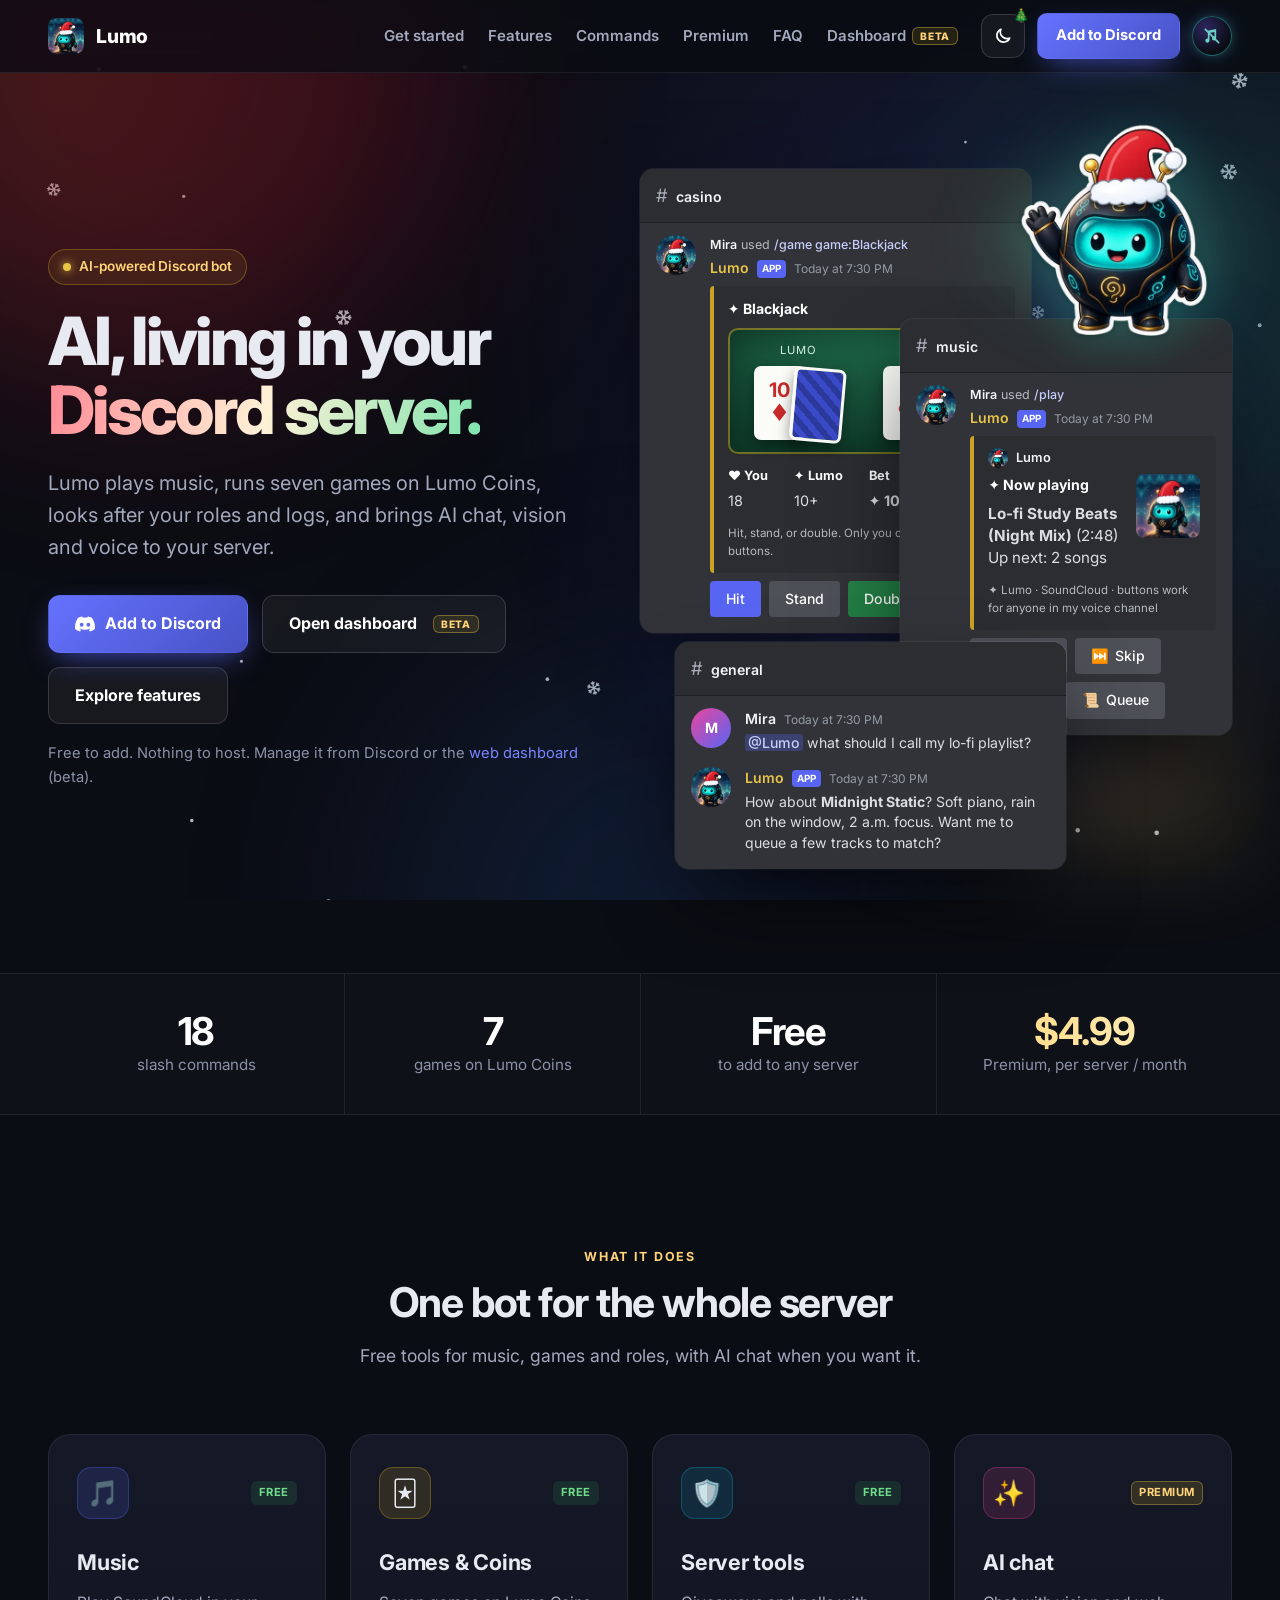
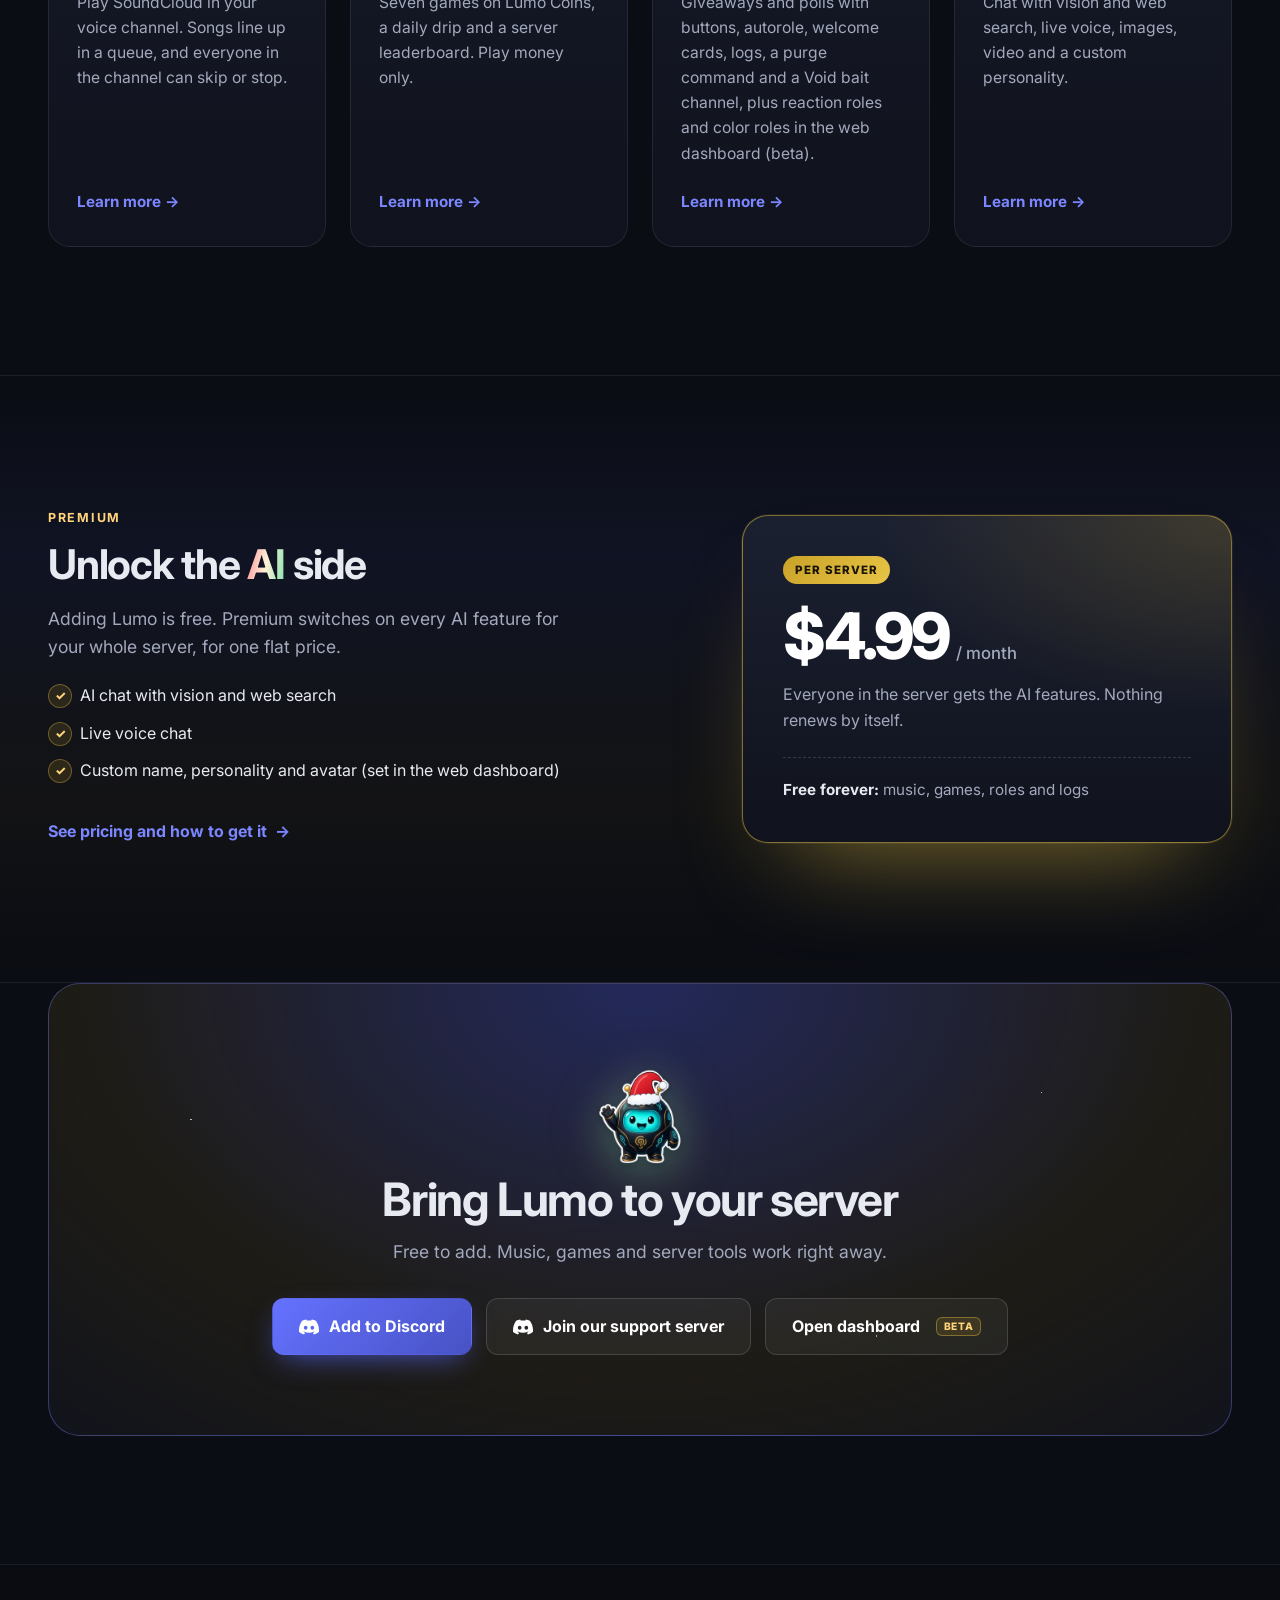
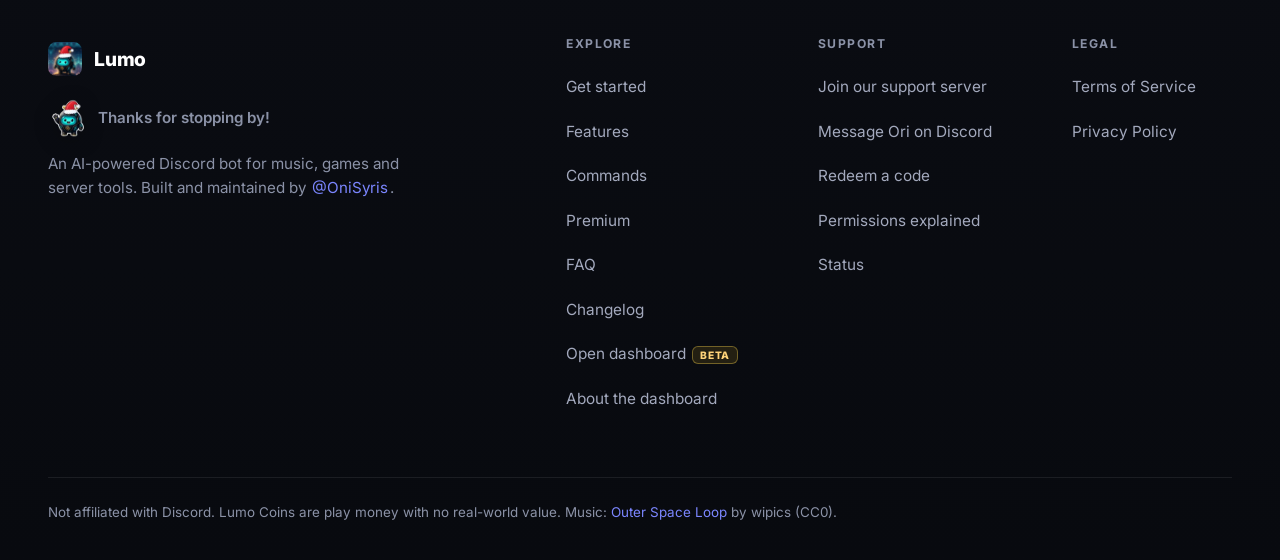
==== commit 5e4a3347: "Status page: is Lumo online right now? Live check with ping, last restart and each part (Discord, AI" ====
--- a/index.html
+++ b/index.html
@@ -30,7 +30,7 @@
   <link rel="preconnect" href="https://fonts.googleapis.com">
   <link rel="preconnect" href="https://fonts.gstatic.com" crossorigin>
   <link href="https://fonts.googleapis.com/css2?family=Inter:wght@400;500;600;700;800&family=JetBrains+Mono:wght@500&display=swap" rel="stylesheet">
-  <link rel="stylesheet" href="styles.css?v=aaba77c5ba">
+  <link rel="stylesheet" href="styles.css?v=3261aae6d4">
   <script>(function(d){var s="dark";try{s=localStorage.getItem("aeth-theme")||s}catch(e){}if(s!="light"&&s!="auto")s="dark";var h=d.documentElement;h.classList.add("js");h.setAttribute("data-theme-pref",s);h.setAttribute("data-theme",s=="auto"?(matchMedia("(prefers-color-scheme: light)").matches?"light":"dark"):s)})(document)</script>
   <script src="/assets/lumo-holiday.js?v=641148b99e"></script>
 </head>
@@ -260,6 +260,7 @@
           <a href="https://discord.com/users/1022200760018161684" target="_blank" rel="noopener">Message Ori on Discord</a>
           <a href="faq.html#redeem">Redeem a code</a>
           <a href="faq.html#permissions">Permissions explained</a>
+          <a href="status.html">Status</a>
         </div>
         <div>
           <h2>Legal</h2>
--- a/styles.css
+++ b/styles.css
@@ -1 +1 @@
-:root,.dc-window{--bg:#0b0d14;--bg-2:#10131d;--panel:#151927;--panel-2:#1b2031;--fg:255 255 255;--line:rgb(var(--fg) / .08);--line-2:rgb(var(--fg) / .14);--text:#e8eaf2;--muted:#a3a9bd;--dim:#8b92a7;--head:#fff;--blurple:#5865f2;--blurple-2:#7b86ff;--gold:#c9a227;--gold-2:#e8c547;--gold-t:#e8c547;--green:#3ba55d;--red:#ed4245;--ok-t:#6fdc8c;--bad-t:#ff8a8c;--code-bg:rgba(88,101,242,.18);--code-fg:#c9cdfb;--hover-bd:rgba(123,134,255,.45);--nav-bg:rgba(11,13,20,.78);--nav-panel-bg:rgba(14,17,27,.98);--cmd-bg:rgba(11,13,20,.88);--footer-bg:linear-gradient(180deg,#0a0c12,#080a0f);--orb-1:#3b45c9;--orb-2:#7a5b0f;--orb-3:#2a1f6b;--grad-h:linear-gradient(100deg,var(--blurple-2) 0%,#b9a6ff 45%,var(--gold-2) 100%);--grad-gold:linear-gradient(100deg,var(--gold-2),#fff3c2);--btn-grad:linear-gradient(135deg,#6572ff,#4752c4);--mock-sh:0 30px 80px -20px rgba(0,0,0,.7),0 0 0 1px rgba(255,255,255,.06);--mock-sh-lg:0 40px 90px -24px rgba(0,0,0,.85),0 0 0 1px rgba(255,255,255,.08);--mock-sh-hover:0 44px 90px -24px rgba(0,0,0,.85),0 0 0 1px rgba(123,134,255,.4);--sh-card:none;--logo-sh:none;color-scheme:dark;--radius:18px;--gold-ink:#1a1405;--nav-h:72px;--wrap:1280px;--font:"Inter",system-ui,-apple-system,"Segoe UI",Roboto,"Helvetica Neue",Arial,sans-serif;--mono:"JetBrains Mono",ui-monospace,SFMono-Regular,Menlo,Consolas,monospace;--s-section:128px}html[data-theme="light"]{--bg:#f5f7fb;--bg-2:#edf1f8;--panel:#fff;--panel-2:#f3f6fc;--fg:15 23 42;--line:rgb(var(--fg) / .11);--line-2:rgb(var(--fg) / .2);--text:#1e293b;--muted:#475569;--dim:#566680;--head:#0f172a;--blurple:#4752c4;--blurple-2:#3f4bbd;--gold-t:#8a5a0b;--ok-t:#166534;--bad-t:#b42318;--code-bg:rgba(71,82,196,.1);--code-fg:#3730a3;--hover-bd:rgba(71,82,196,.45);--nav-bg:rgba(255,255,255,.85);--nav-panel-bg:rgba(255,255,255,.98);--cmd-bg:rgba(245,247,251,.92);--footer-bg:linear-gradient(180deg,#eef2f8,#e5ebf4);--orb-1:#b9c3ff;--orb-2:#ffe1a6;--orb-3:#bde4f4;--grad-h:linear-gradient(100deg,#3f4bbd 0%,#7c3aed 48%,#a2640c 100%);--grad-gold:linear-gradient(100deg,#8a5a0b,#b7791f);--btn-grad:linear-gradient(135deg,#4f5bd5,#3b46b0);--mock-sh:0 18px 40px -18px rgba(15,23,42,.5),0 0 0 1px rgba(15,23,42,.16);--mock-sh-lg:0 26px 56px -22px rgba(15,23,42,.55),0 0 0 1px rgba(15,23,42,.16);--mock-sh-hover:0 28px 56px -20px rgba(15,23,42,.55),0 0 0 1px rgba(71,82,196,.5);--sh-card:0 1px 2px rgba(15,23,42,.05),0 10px 26px -14px rgba(15,23,42,.16);--logo-sh:0 2px 8px rgba(15,23,42,.3);color-scheme:light}:where(.hl,.bento-tile,.cmd,.info-card,.steps-3 li,.gs-step,.cl-list li,details.faq,.faq-toc,.compare,.legal-summary,.legal-toc,.search){box-shadow:var(--sh-card)}html[data-theme="light"] .bg-orbs span{opacity:.55}html[data-theme="light"] .final-cta::before{display:none}html[data-theme="light"] .bg-orbs span{opacity:.22}html[data-theme="light"] .hero{background:radial-gradient(60% 90% at 78% 30%,rgba(88,101,242,.07),transparent 70%),radial-gradient(40% 60% at 5% 0%,rgba(201,162,39,.04),transparent 70%)}html[data-theme="light"] .page-hero{background:radial-gradient(70% 120% at 50% 0%,rgba(88,101,242,.07),transparent 70%),radial-gradient(40% 80% at 90% 100%,rgba(201,162,39,.04),transparent 70%)}html[data-theme="light"] .section-alt{background:linear-gradient(180deg,transparent,rgba(88,101,242,.035) 30%,rgba(201,162,39,.025) 70%,transparent)}html[data-theme="light"] .final-cta{background:radial-gradient(80% 140% at 50% 0%,rgba(88,101,242,.13),rgba(201,162,39,.06) 60%,var(--bg-2))}html[data-theme="light"] .cluster::before{opacity:.4}html[data-theme="light"] .stage::before{opacity:.45}html[data-theme="light"] .num{background:linear-gradient(135deg,#4752c4,#8a5a0b)}.brand img{box-shadow:var(--logo-sh)}@media (min-width:1600px){:root{--wrap:1440px;--s-section:144px}body{font-size:17px}}*{box-sizing:border-box}html{scroll-behavior:smooth;scroll-padding-top:96px;overflow-x:clip}body{margin:0;font-family:var(--font);background:var(--bg);color:var(--text);line-height:1.6;-webkit-font-smoothing:antialiased;overflow-x:hidden}img{max-width:100%;display:block}a{color:var(--blurple-2);text-decoration:none}a:hover{color:var(--head)}code{font-family:var(--mono);font-size:.86em}main{display:block}.wrap{width:min(var(--wrap),100% - 96px);margin-inline:auto}.wrap-mid{width:min(1040px,100% - 96px)}:focus-visible{outline:2px solid var(--blurple-2);outline-offset:3px;border-radius:6px}.btn:focus-visible{outline-color:var(--head)}.skip-link{position:absolute;left:12px;top:-60px;z-index:100;background:#fff;color:#111;font-weight:700;padding:10px 16px;border-radius:10px;transition:top .15s}.skip-link:focus{top:10px;color:#111}[hidden]{display:none!important}.bg-orbs{position:fixed;inset:0;pointer-events:none;z-index:-1;overflow:hidden}.bg-orbs span{position:absolute;border-radius:50%;filter:blur(110px);opacity:.32}.bg-orbs span:nth-child(1){width:640px;height:640px;background:var(--orb-1);top:-260px;left:-180px}.bg-orbs span:nth-child(2){width:520px;height:520px;background:var(--orb-2);top:60px;right:-200px;opacity:.24}.bg-orbs span:nth-child(3){width:560px;height:560px;background:var(--orb-3);bottom:-300px;left:30%;opacity:.22}h1{font-size:clamp(2.5rem,4.6vw,4.5rem);line-height:1.04;letter-spacing:-.04em;margin:22px 0 22px;font-weight:800;text-wrap:balance}h2{font-size:clamp(1.9rem,3.2vw,2.9rem);line-height:1.12;letter-spacing:-.03em;margin:12px 0 16px;text-wrap:balance}h3{letter-spacing:-.01em}.grad{background:var(--grad-h);-webkit-background-clip:text;background-clip:text;color:transparent}.lead{font-size:1.2rem;color:var(--muted);max-width:580px;margin:0 0 32px}.kicker{color:var(--gold-t);font-weight:700;text-transform:uppercase;letter-spacing:.14em;font-size:.78rem}.eyebrow{display:inline-flex;align-items:center;gap:8px;padding:6px 14px;border-radius:999px;background:rgba(201,162,39,.1);border:1px solid rgba(201,162,39,.35);color:var(--gold-t);font-size:.85rem;font-weight:600}.eyebrow .dot{width:8px;height:8px;border-radius:50%;background:var(--gold-2);box-shadow:0 0 10px var(--gold-2);animation:pulse 2.4s ease-in-out infinite}@keyframes pulse{50%{opacity:.45}}.cta{display:flex;gap:14px;flex-wrap:wrap}.cta.center{justify-content:center}.cta-note{margin:18px 0 0;color:var(--dim);font-size:.92rem}.text-link{display:inline-flex;gap:8px;align-items:center;font-weight:700;margin-top:8px}.text-link i{font-style:normal;transition:transform .2s}.text-link:hover i,.hl:hover .hl-more i{transform:translateX(4px)}.btn{display:inline-flex;align-items:center;justify-content:center;gap:10px;padding:15px 26px;border-radius:12px;font-weight:700;font-size:1rem;border:1px solid transparent;transition:transform .15s ease,box-shadow .2s ease,background .2s ease,border-color .2s;white-space:nowrap}.btn:hover{transform:translateY(-2px)}.btn-primary{background:var(--btn-grad);color:#fff;box-shadow:0 10px 30px -10px rgba(88,101,242,.8)}.btn-primary:hover{color:#fff;box-shadow:0 14px 38px -8px rgba(88,101,242,1)}.btn-ghost{background:rgb(var(--fg) / .05);color:var(--head);border-color:var(--line-2)}.btn-ghost:hover{background:rgb(var(--fg) / .1);color:var(--head);border-color:rgb(var(--fg) / .28)}.btn-paypal{background:linear-gradient(135deg,var(--gold-2),var(--gold));color:var(--gold-ink);box-shadow:0 10px 30px -10px rgba(232,197,71,.65)}.btn-paypal:hover{color:var(--gold-ink);box-shadow:0 14px 36px -8px rgba(232,197,71,.85)}.btn-sm{padding:10px 18px;font-size:.92rem;border-radius:10px}.nav{position:sticky;top:0;z-index:50;background:var(--nav-bg);backdrop-filter:blur(16px) saturate(140%);-webkit-backdrop-filter:blur(16px) saturate(140%);border-bottom:1px solid var(--line)}.nav-inner{display:flex;align-items:center;height:var(--nav-h);gap:24px}.brand{display:inline-flex;align-items:center;gap:12px;color:var(--head);font-weight:800;font-size:1.2rem;letter-spacing:-.01em}.brand:hover{color:var(--head)}.brand img{border-radius:22%}.nav-right{margin-left:auto;display:flex;align-items:center;gap:16px}.nav-links{display:flex;gap:4px}.nav-links a{padding:9px 16px;border-radius:10px;color:var(--muted);font-weight:600;font-size:.96rem;transition:color .15s,background .15s}.nav-links a:hover{color:var(--head);background:rgb(var(--fg) / .06)}.nav-links a[aria-current="page"]{color:var(--head);background:rgb(var(--fg) / .08);box-shadow:inset 0 -2px 0 var(--gold-t)}.nav-add{flex-shrink:0}.nav-menu{display:none}.nav-menu summary{list-style:none;cursor:pointer;width:44px;height:44px;display:grid;place-items:center;border-radius:12px;border:1px solid var(--line-2);background:rgb(var(--fg) / .05)}.nav-menu summary::-webkit-details-marker{display:none}.nav-menu .bars,.nav-menu .bars::before,.nav-menu .bars::after{display:block;width:18px;height:2px;background:var(--head);border-radius:2px;transition:transform .2s}.nav-menu .bars{position:relative}.nav-menu .bars::before,.nav-menu .bars::after{content:"";position:absolute;left:0}.nav-menu .bars::before{top:-6px}.nav-menu .bars::after{top:6px}.nav-menu[open] .bars{background:transparent}.nav-menu[open] .bars::before{transform:translateY(6px) rotate(45deg)}.nav-menu[open] .bars::after{transform:translateY(-6px) rotate(-45deg)}.nav-panel{position:absolute;left:0;right:0;top:100%;display:grid;gap:4px;padding:14px 20px 22px;background:var(--nav-panel-bg);border-bottom:1px solid var(--line-2);box-shadow:0 30px 60px -20px rgba(0,0,0,.8)}.nav-panel a{color:var(--text);padding:15px 16px;border-radius:12px;font-weight:600;font-size:1.05rem}.nav-panel a:hover{background:rgb(var(--fg) / .07);color:var(--head)}.nav-panel a[aria-current="page"]{color:var(--gold-t);background:rgba(201,162,39,.1)}.nav-panel .nav-panel-dash{margin-top:10px;text-align:center;justify-content:center;gap:8px}.nav-panel .nav-panel-dash:hover{background:rgb(var(--fg) / .1)}.nav-panel .nav-panel-add{margin-top:10px;color:#fff;text-align:center;justify-content:center}@media (max-width:900px){:root{--s-section:80px;--nav-h:64px}.wrap,.wrap-mid{width:calc(100% - 48px)}}.section{padding:var(--s-section) 0}.section-tight{padding:72px 0 var(--s-section)}.section-alt{background:linear-gradient(180deg,transparent,rgba(88,101,242,.07) 30%,rgba(201,162,39,.045) 70%,transparent);border-block:1px solid var(--line)}.section-head{text-align:center;max-width:720px;margin:0 auto 64px}.section-head p{color:var(--muted);margin:0;font-size:1.1rem}.page-hero{position:relative;padding:96px 0 88px;text-align:center;border-bottom:1px solid var(--line);background:radial-gradient(70% 120% at 50% 0%,rgba(88,101,242,.16),transparent 70%),radial-gradient(40% 80% at 90% 100%,rgba(201,162,39,.08),transparent 70%)}.page-hero h1{font-size:clamp(2.4rem,4.2vw,4rem);margin:16px auto 18px;max-width:900px}.page-hero .lead{margin-inline:auto}.page-hero .cta{justify-content:center}.illus-note{margin:26px 0 0;color:var(--dim);font-size:.88rem}.page-hero-split{text-align:left;padding:88px 0}.page-hero-split .page-hero-inner{display:grid;grid-template-columns:1.1fr .9fr;gap:80px;align-items:center}.page-hero-split h1{margin-inline:0}.page-hero-split .lead{margin-inline:0}.page-hero-split .cta{justify-content:flex-start}.hero{position:relative;padding:96px 0 104px;overflow-x:clip;background:radial-gradient(60% 90% at 78% 30%,rgba(88,101,242,.18),transparent 70%),radial-gradient(40% 60% at 5% 0%,rgba(201,162,39,.07),transparent 70%)}.hero-inner{display:grid;grid-template-columns:minmax(0,.95fr) minmax(0,1.05fr);gap:56px;align-items:center}.hero h1{font-size:clamp(2.8rem,5.2vw,5.2rem)}.hero .lead{font-size:1.25rem;max-width:560px}@media (min-width:1600px){.hero{padding:120px 0 128px}.hero .lead{max-width:620px}}.cluster{position:relative;min-height:700px;isolation:isolate}.cluster::before{content:"";position:absolute;inset:4% -4% 0;background:radial-gradient(closest-side,rgba(88,101,242,.38),transparent),radial-gradient(40% 40% at 80% 85%,rgba(232,197,71,.18),transparent);filter:blur(40px);z-index:-1}.cl{position:absolute}.cl .mock{margin:0}.cl .dc-window{font-size:.88rem;box-shadow:var(--mock-sh-lg);animation:float 8s ease-in-out infinite}.cl-bj{left:0;top:0;width:66%;z-index:1}.cl-music{right:0;top:150px;width:56%;z-index:2}.cl-music .dc-window{animation-delay:-3s}.cl-chat{left:6%;bottom:0;width:66%;z-index:3}.cl-chat .dc-window{animation-delay:-5.5s}.cl-bj .dc-embed{max-width:none}@keyframes float{0%,100%{transform:translateY(0)}50%{transform:translateY(-9px)}}@media (max-width:1100px){.hero-inner{grid-template-columns:1fr;gap:56px}.hero{padding:64px 0 72px}.cluster{min-height:0;display:grid;gap:18px;max-width:560px;margin-inline:auto;width:100%}.cl{position:static;width:auto!important}.cl-bj,.cl-music{display:none}.cl .dc-window{animation:none}}.factband{border-block:1px solid var(--line);background:rgb(var(--fg) / .02)}.facts{list-style:none;padding:0;margin-block:0;display:grid;grid-template-columns:repeat(4,1fr)}.facts li{padding:36px 24px;text-align:center;border-left:1px solid var(--line)}.facts li:first-child{border-left:0}.facts strong{display:block;font-size:clamp(2rem,3vw,2.8rem);line-height:1.1;letter-spacing:-.03em;color:var(--head)}.facts li:nth-child(4) strong{background:var(--grad-gold);-webkit-background-clip:text;background-clip:text;color:transparent}.facts span{color:var(--dim);font-size:.95rem}@media (max-width:720px){.facts{grid-template-columns:1fr 1fr}.facts li{padding:26px 12px}.facts li:nth-child(3){border-left:0}.facts li:nth-child(n+3){border-top:1px solid var(--line)}}.hl-grid{display:grid;grid-template-columns:repeat(4,minmax(0,1fr));gap:24px}.hl{display:flex;flex-direction:column;padding:32px 28px;border-radius:22px;border:1px solid var(--line);background:linear-gradient(180deg,var(--panel),var(--bg-2));color:var(--text);transition:transform .25s ease,border-color .25s,box-shadow .25s}.hl:hover{transform:translateY(-6px);border-color:var(--hover-bd);box-shadow:0 30px 60px -30px rgba(88,101,242,.6);color:var(--text)}.hl-top{display:flex;justify-content:space-between;align-items:center}.hl h3{font-size:1.35rem;margin:26px 0 10px}.hl p{margin:0 0 24px;color:var(--muted);font-size:.98rem}.hl-more{margin-top:auto;font-weight:700;color:var(--blurple-2);font-size:.95rem}.hl-more i{font-style:normal;display:inline-block;transition:transform .2s}.f-icon{width:52px;height:52px;border-radius:14px;display:grid;place-items:center;font-size:1.6rem;background:rgba(88,101,242,.16);border:1px solid rgba(88,101,242,.32);flex-shrink:0}.hl:nth-child(2) .f-icon{background:rgba(201,162,39,.15);border-color:rgba(201,162,39,.35)}.hl:nth-child(3) .f-icon{background:rgba(0,180,216,.13);border-color:rgba(0,180,216,.3)}.hl:nth-child(4) .f-icon{background:rgba(235,69,158,.14);border-color:rgba(235,69,158,.3)}@media (max-width:1100px){.hl-grid{grid-template-columns:repeat(2,minmax(0,1fr))}}@media (max-width:640px){.hl-grid{grid-template-columns:1fr;gap:14px}.hl{padding:24px}.hl h3{margin-top:18px}}.teaser{display:grid;grid-template-columns:1.1fr .9fr;gap:96px;align-items:center}.teaser-copy p{color:var(--muted);font-size:1.1rem;max-width:520px}.checks{list-style:none;padding:0;margin:22px 0 18px;display:grid;gap:12px;color:var(--text)}.checks li{position:relative;padding-left:32px}.checks li::before{content:"✓";position:absolute;left:0;top:1px;width:22px;height:22px;border-radius:50%;display:grid;place-items:center;font-size:.78rem;font-weight:800;color:var(--gold-t);background:rgba(201,162,39,.14);border:1px solid rgba(232,197,71,.35)}.checks code,.steps-3 code,.info-card code,.cmd-note code,.compare code,.faq-body code{background:var(--code-bg);color:var(--code-fg);padding:1px 6px;border-radius:6px}.price-card{position:relative;padding:40px;border-radius:26px;border:1px solid rgba(232,197,71,.5);background:radial-gradient(120% 100% at 100% 0%,rgba(201,162,39,.2),transparent 60%),linear-gradient(180deg,var(--panel-2),var(--bg-2));box-shadow:0 50px 100px -50px rgba(232,197,71,.55),0 0 0 1px rgba(232,197,71,.08)}.plan-tag{display:inline-block;background:linear-gradient(135deg,var(--gold),var(--gold-2));color:var(--gold-ink);font-size:.72rem;font-weight:800;text-transform:uppercase;letter-spacing:.08em;padding:5px 12px;border-radius:999px}.price-card .big{font-size:clamp(3.4rem,5vw,4.6rem);font-weight:800;letter-spacing:-.045em;line-height:1;color:var(--head);margin:20px 0 14px}.price-card .big small{font-size:1.05rem;color:var(--muted);font-weight:500;letter-spacing:0;margin-left:8px}.price-card p{margin:0;color:var(--muted)}.price-free{margin-top:24px;padding-top:20px;border-top:1px dashed var(--line-2);color:var(--muted);font-size:.95rem}.price-free b{color:var(--text)}.price-card-lg .checks{margin:24px 0 0}@media (max-width:1000px){.teaser{grid-template-columns:1fr;gap:48px}.page-hero-split .page-hero-inner{grid-template-columns:1fr;gap:48px}.page-hero-split{text-align:left}}.section-cta{padding-top:0}.final-cta{position:relative;overflow:hidden;text-align:center;padding:80px 32px;border-radius:32px;border:1px solid rgba(123,134,255,.35);background:radial-gradient(80% 140% at 50% 0%,rgba(88,101,242,.32),rgba(201,162,39,.1) 60%,var(--bg-2))}.final-cta::before{content:"";position:absolute;inset:0;background-image:radial-gradient(1.5px 1.5px at 12% 30%,rgb(var(--fg) / .7) 50%,transparent 52%),radial-gradient(1px 1px at 84% 24%,rgb(var(--fg) / .7) 50%,transparent 52%),radial-gradient(1.5px 1.5px at 70% 78%,rgb(var(--fg) / .6) 50%,transparent 52%),radial-gradient(1px 1px at 26% 82%,rgb(var(--fg) / .6) 50%,transparent 52%);pointer-events:none}.final-cta>*{position:relative}.final-cta img{margin:0 auto 14px;border-radius:22%;filter:drop-shadow(0 8px 28px rgba(232,197,71,.4))}.final-cta h2{font-size:clamp(2rem,3.6vw,3.2rem);margin:0 0 12px}.final-cta p{color:var(--muted);margin:0 0 32px;font-size:1.1rem}@media (max-width:640px){.final-cta{padding:52px 20px;border-radius:24px}.cta .btn{flex:1 1 100%}}.dc-window{background:#313338;border-radius:14px;overflow:hidden;box-shadow:var(--mock-sh);color:var(--text);font-size:.92rem}.dc-bar{background:#2b2d31;padding:12px 16px;font-weight:600;color:#f2f3f5;border-bottom:1px solid #1f2023}.dc-bar .hash{color:#a6abb5;margin-right:4px;font-weight:400;font-size:1.15rem}.dc-msg{display:flex;gap:14px;padding:12px 16px 4px}.dc-msg:last-child{padding-bottom:18px}.dc-avatar{width:40px;height:40px;border-radius:50%;flex-shrink:0}.dc-avatar.user{background:linear-gradient(135deg,#eb459e,#5865f2);display:grid;place-items:center;font-weight:700;color:#fff}.dc-body{min-width:0;flex:1}.dc-meta{display:flex;align-items:center;gap:8px}.dc-meta b{color:#f2f3f5;font-weight:600}.dc-meta .bot-name{color:var(--gold-2)}.dc-meta time{color:#949ba4;font-size:.75rem}.dc-tag{background:var(--blurple);color:#fff;font-size:.62rem;font-weight:700;padding:1px 5px;border-radius:4px}.dc-slash span{display:inline-block;margin-top:2px;color:#c9cdfb;background:rgba(88,101,242,.3);padding:0 4px;border-radius:4px;font-weight:500}.dc-embed{margin-top:6px;background:#2b2d31;border-left:4px solid var(--gold);border-radius:4px;padding:12px 16px 12px 14px;max-width:520px}.dc-embed-title{font-weight:700;color:#fff;margin-bottom:6px}.dc-embed p{margin:0;color:#dbdee1;font-size:.86rem;line-height:1.45}.dc-fields{display:grid;grid-template-columns:repeat(3,1fr);gap:12px;margin-top:12px}.dc-fields .dc-fh{margin:0 0 4px;font-size:.8rem;font-weight:700;color:#fff}.dc-fields p{font-size:.78rem}.dc-fields code{background:#1e1f22;padding:1px 4px;border-radius:4px;font-size:.72rem;color:#dbdee1}.dc-footer{margin-top:12px;font-size:.72rem;color:#b5bac1}.dc-select{margin-top:8px;max-width:520px;background:#1e1f22;border-radius:6px;padding:9px 12px;color:#dbdee1;font-size:.86rem;display:flex;justify-content:space-between}.dc-window{max-width:100%}.dc-used{font-size:.78rem;color:#b5bac1;margin-bottom:2px}.dc-used-user{color:#f2f3f5;font-weight:600}.dc-used-cmd{color:#c9cdfb;font-weight:500}.dc-text{margin:2px 0 0;color:#dbdee1;line-height:1.45}.dc-mention{background:rgba(88,101,242,.3);color:#c9cdfb;padding:0 3px;border-radius:3px;font-weight:500}.dc-eph{margin-top:6px;font-size:.74rem;color:#949ba4}.dc-embed{max-width:460px}.dc-embed-author{display:flex;align-items:center;gap:8px;font-size:.8rem;font-weight:600;color:#f2f3f5;margin-bottom:6px}.dc-embed-author img{border-radius:50%}.dc-embed-row{display:flex;justify-content:space-between;gap:12px;align-items:flex-start}.dc-embed-row p{font-size:.95rem}.dc-thumb{width:64px;height:64px;border-radius:8px;flex-shrink:0;object-fit:cover}.dc-embed.win{border-left-color:#3d9b64}.dc-fields-4{grid-template-columns:repeat(4,auto);justify-content:start;gap:8px 26px}.dc-fields p{font-size:.9rem;color:#dbdee1}.dc-buttons{display:flex;gap:8px;flex-wrap:wrap;margin-top:8px}.dc-btn{display:inline-flex;align-items:center;gap:6px;padding:7px 16px;border-radius:4px;font-weight:500;font-size:.88rem;color:#fff;cursor:default;user-select:none}.dc-btn-primary{background:#5865f2}.dc-btn-secondary{background:#4e5058}.dc-btn-success{background:#248046}.dc-btn-danger{background:#da373c}.dc-divider{display:flex;align-items:center;gap:12px;margin:10px 16px 0;color:#949ba4;font-size:.72rem;font-weight:600}.dc-divider::before,.dc-divider::after{content:"";flex:1;height:1px;background:#3f4147}.dc-avatar.nova{background:linear-gradient(135deg,#3ddc97,#2b7cd3);display:grid;place-items:center;font-weight:800;color:#0b1a14}.dc-window .dc-msg:last-child{padding-bottom:16px}.dc-msg + .dc-msg{padding-top:10px}.table-art{display:flex;justify-content:space-around;gap:12px;margin:8px 0 4px;padding:14px 12px;border-radius:10px;background:radial-gradient(120% 140% at 50% 0%,#1f6b4b,#0f3d2b 70%);box-shadow:inset 0 0 0 2px rgba(201,162,39,.55),inset 0 8px 30px rgba(0,0,0,.35)}.hand{text-align:center}.hand small{display:block;color:#d6f0e0;font-size:.7rem;letter-spacing:.08em;text-transform:uppercase;margin-bottom:6px}.cards{display:flex;justify-content:center}.pcard{position:relative;width:52px;height:74px;border-radius:7px;background:#fbfbf8;color:#1c1c1c;display:flex;flex-direction:column;align-items:center;justify-content:center;box-shadow:0 6px 14px rgba(0,0,0,.4);margin-left:-14px;font-family:var(--font)}.pcard:first-child{margin-left:0}.pcard b{font-size:1.25rem;line-height:1}.pcard i{font-style:normal;font-size:1.5rem;line-height:1.1}.pcard.red{color:#c92a2a}.pcard:nth-child(2){transform:rotate(5deg) translateY(2px)}.pcard.back{background:repeating-linear-gradient(45deg,#2b3a9c 0 6px,#3b4bc9 6px 12px);border:3px solid #fbfbf8}.banner{position:relative;margin-top:8px;max-width:460px;aspect-ratio:12 / 5;border-radius:8px;overflow:hidden;display:flex;flex-direction:column;align-items:center;justify-content:flex-end;gap:0;padding-bottom:6px;background:radial-gradient(60% 80% at 20% 20%,rgba(123,134,255,.55),transparent 60%),radial-gradient(50% 70% at 85% 30%,rgba(232,197,71,.4),transparent 60%),linear-gradient(160deg,#141a4d,#0b0d14 70%)}.banner::before{content:"";position:absolute;inset:0;background-image:radial-gradient(1.5px 1.5px at 12% 30%,#fff 50%,transparent 52%),radial-gradient(1px 1px at 30% 70%,#fff 50%,transparent 52%),radial-gradient(1.5px 1.5px at 62% 20%,#fff 50%,transparent 52%),radial-gradient(1px 1px at 82% 62%,#fff 50%,transparent 52%),radial-gradient(1px 1px at 92% 18%,#fff 50%,transparent 52%),radial-gradient(1px 1px at 46% 46%,#fff 50%,transparent 52%);opacity:.8}.banner-av{position:relative;width:25%;aspect-ratio:1;max-width:88px;border-radius:50%;border:3px solid #fff;background:linear-gradient(135deg,#eb459e,#5865f2);display:grid;place-items:center;font-weight:800;color:#fff;font-size:1.5rem;margin-bottom:4px;box-shadow:0 6px 18px rgba(0,0,0,.5)}.banner-title,.banner-name{position:relative;color:#fff;font-weight:800;text-shadow:0 2px 0 #000,0 0 8px rgba(0,0,0,.8);line-height:1.15}.banner-title{font-size:1.35rem}.banner-name{font-size:1rem}.frow-sec{padding:112px 0}.frow-sec + .frow-sec{border-top:1px solid var(--line)}.frow{display:grid;grid-template-columns:minmax(0,.9fr) minmax(0,1.1fr);gap:96px;align-items:center}.frow.rev{grid-template-columns:minmax(0,1.1fr) minmax(0,.9fr)}.frow.rev .frow-copy{order:2}.frow-copy p{color:var(--muted);font-size:1.12rem;margin:0;max-width:500px}.frow-copy .badge{margin-left:8px;vertical-align:1px}.stage{position:relative;isolation:isolate;padding:20px}.stage::before{content:"";position:absolute;inset:-6% -4%;background:radial-gradient(closest-side,rgba(88,101,242,.3),transparent);filter:blur(34px);z-index:-1}.frow.rev .stage::before{background:radial-gradient(closest-side,rgba(201,162,39,.2),transparent)}.stage .mock .dc-window{font-size:1rem}.stage .dc-embed,.stage .banner{max-width:none}.mock{margin:0;min-width:0}.mock .dc-window{transition:transform .3s ease,box-shadow .3s ease}.stage .mock:hover .dc-window{transform:translateY(-5px) scale(1.01);box-shadow:0 44px 90px -24px rgba(0,0,0,.85),0 0 0 1px var(--hover-bd)}@media (max-width:1000px){.frow,.frow.rev{grid-template-columns:1fr;gap:40px}.frow.rev .frow-copy{order:0}.frow-sec{padding:72px 0}.stage{padding:0}}.bento{display:grid;grid-template-columns:repeat(6,minmax(0,1fr));gap:20px}.bento-tile{grid-column:span 3;display:flex;gap:20px;align-items:flex-start;padding:32px;border-radius:22px;border:1px solid var(--line);background:linear-gradient(180deg,var(--panel),var(--bg-2));transition:transform .25s,border-color .25s}.bento-tile:hover{transform:translateY(-4px);border-color:var(--hover-bd)}.bento-tile:nth-child(1),.bento-tile:nth-child(2){grid-column:span 3}.bento-tile:nth-child(3){grid-column:span 4;background:radial-gradient(90% 120% at 100% 0%,rgba(235,69,158,.12),transparent 60%),linear-gradient(180deg,var(--panel),var(--bg-2))}.bento-tile:nth-child(4){grid-column:span 2;flex-direction:column}.bento-tile:nth-child(5){grid-column:span 2;flex-direction:column}.bento-tile:nth-child(6){grid-column:span 4;background:radial-gradient(90% 120% at 100% 0%,rgba(0,180,216,.12),transparent 60%),linear-gradient(180deg,var(--panel),var(--bg-2))}.bento-tile h3{margin:0 0 8px;font-size:1.15rem;display:flex;align-items:center;gap:10px;flex-wrap:wrap}.bento-tile p{margin:0;color:var(--muted);font-size:.98rem}.bento-tile code{background:var(--code-bg);color:var(--code-fg);padding:1px 6px;border-radius:6px}@media (max-width:900px){.bento{grid-template-columns:1fr;gap:12px}.bento-tile,.bento-tile:nth-child(n){grid-column:auto;flex-direction:row;padding:22px}}.role-grid{display:grid;grid-template-columns:repeat(3,minmax(0,1fr));gap:8px;margin-top:10px}.role-chip{display:flex;align-items:center;gap:8px;background:#2b2d31;border-radius:6px;padding:6px 10px;font-size:.85rem;min-width:0}.role-chip i{font-style:normal}.role-name{display:inline-flex;align-items:center;gap:6px;font-weight:600;color:#f2f3f5;white-space:nowrap;overflow:hidden;text-overflow:ellipsis}.role-name b{width:10px;height:10px;border-radius:50%;flex-shrink:0}@media (max-width:560px){.role-grid{grid-template-columns:repeat(2,minmax(0,1fr))}}.cmd-bar{position:sticky;top:var(--nav-h);z-index:20;background:var(--cmd-bg);backdrop-filter:blur(14px);-webkit-backdrop-filter:blur(14px);border-bottom:1px solid var(--line)}.cmd-tools{display:flex;gap:20px;align-items:center;padding-block:16px}.search{flex:0 1 360px;min-width:220px;display:flex;align-items:center;gap:10px;background:var(--panel);border:1px solid var(--line-2);border-radius:12px;padding:0 14px;color:var(--dim)}.search:focus-within{border-color:var(--blurple);box-shadow:0 0 0 3px rgba(88,101,242,.25)}.search input{flex:1;min-width:0;background:transparent;border:0;outline:0;color:var(--text);font:inherit;padding:12px 0}.chips{display:flex;gap:8px;flex-wrap:wrap}.chip{font:inherit;font-size:.88rem;font-weight:600;color:var(--muted);background:rgb(var(--fg) / .04);border:1px solid var(--line-2);padding:8px 16px;border-radius:999px;cursor:pointer;transition:color .15s,background .15s,border-color .15s}.chip:hover{color:var(--head);border-color:rgb(var(--fg) / .28)}.chip.active{background:var(--blurple);border-color:var(--blurple);color:#fff}.cmd-section{padding-top:48px}.cmd-note{color:var(--dim);margin:0 0 40px;font-size:.95rem}.cmd-group{margin-bottom:56px}.cmd-group:last-child{margin-bottom:0}.cmd-group h2{display:flex;align-items:center;gap:12px;font-size:1.4rem;margin:0 0 20px;padding-bottom:14px;border-bottom:1px solid var(--line)}.cmd-group h2 small{font-size:.78rem;color:var(--dim);background:rgb(var(--fg) / .06);padding:2px 10px;border-radius:999px;font-weight:600}.cmd-grid{display:grid;grid-template-columns:repeat(3,minmax(0,1fr));gap:16px}@media (min-width:1700px){.cmd-grid{grid-template-columns:repeat(4,minmax(0,1fr))}}.cmd{display:flex;flex-direction:column;background:linear-gradient(180deg,var(--panel),var(--bg-2));border:1px solid var(--line);border-radius:16px;padding:20px;min-width:0;transition:border-color .2s,transform .2s}.cmd:hover{border-color:var(--hover-bd);transform:translateY(-2px)}.cmd header{display:flex;align-items:center;justify-content:space-between;gap:10px;flex-wrap:wrap}.cmd-name{font-family:var(--mono);font-size:.98rem;font-weight:500;color:var(--head);background:rgba(88,101,242,.16);border:1px solid rgba(88,101,242,.35);padding:4px 11px;border-radius:8px;cursor:pointer;transition:background .15s}.cmd-name:not([data-copy]){cursor:help;background:rgb(var(--fg) / .06);border-color:var(--line-2);font-family:var(--font);font-weight:600;font-size:.9rem}.cmd-name[data-copy]:hover{background:rgba(88,101,242,.32)}.cmd p{margin:12px 0 0;color:var(--muted);font-size:.93rem}.badges{display:flex;gap:6px;flex-wrap:wrap}.badge{font-size:.7rem;font-weight:700;text-transform:uppercase;letter-spacing:.05em;padding:3px 8px;border-radius:6px;white-space:nowrap}.b-any{background:rgba(59,165,93,.15);color:var(--ok-t)}.b-admin{background:rgba(237,66,69,.15);color:var(--bad-t)}.b-menu{background:rgb(var(--fg) / .08);color:var(--muted)}.b-premium{background:rgba(201,162,39,.17);color:var(--gold-t);box-shadow:inset 0 0 0 1px rgba(232,197,71,.35)}.args{list-style:none;margin:14px 0 0;padding:14px 0 0;border-top:1px dashed var(--line-2);display:grid;gap:8px}.args li{display:grid;grid-template-columns:auto 1fr;gap:10px;align-items:baseline;font-size:.86rem;color:var(--muted)}.arg{font-family:var(--mono);font-size:.78rem;color:var(--code-fg);background:rgb(var(--fg) / .06);padding:2px 7px;border-radius:6px;white-space:nowrap}.arg.req{color:var(--head);background:rgba(88,101,242,.28)}.empty{text-align:center;color:var(--dim);padding:40px 0}@media (max-width:1100px){.cmd-grid{grid-template-columns:repeat(2,minmax(0,1fr))}.cmd-tools{flex-direction:column;align-items:stretch;gap:12px}.search{flex:1 1 auto}}@media (max-width:680px){.cmd-grid{grid-template-columns:1fr;gap:12px}.cmd-bar{top:var(--nav-h)}.cmd-tools{padding-block:12px}.chips{flex-wrap:nowrap;overflow-x:auto;margin-inline:-24px;padding-inline:24px;padding-bottom:2px;scrollbar-width:none}.chips::-webkit-scrollbar{display:none}.chip{flex-shrink:0}.args li{grid-template-columns:1fr;gap:2px}.args li .arg{justify-self:start}.cmd-group{margin-bottom:40px}}.compare{width:100%;border-collapse:separate;border-spacing:0;border:1px solid var(--line);border-radius:var(--radius);overflow:hidden;background:var(--panel);font-size:1rem}.compare th,.compare td{padding:16px 22px;text-align:left;border-bottom:1px solid var(--line);vertical-align:top}.compare thead th{background:var(--panel-2);color:var(--head);font-size:.95rem}.compare thead th.col-prem{color:var(--gold-t)}.compare tbody th{font-weight:600;color:var(--text);width:56%}.compare tbody th small{display:block;font-weight:400;color:var(--dim);margin-top:2px}.compare td{width:22%;color:var(--muted)}.compare tbody tr:last-child th,.compare tbody tr:last-child td{border-bottom:0}.compare tbody tr{transition:background .15s}.compare tbody tr:hover{background:rgb(var(--fg) / .03)}.compare .sec th{background:rgb(var(--fg) / .03);color:var(--gold-t);font-size:.74rem;text-transform:uppercase;letter-spacing:.12em;padding:12px 22px;width:auto}.compare .col-prem,.compare td.prem{background:rgba(201,162,39,.07);color:var(--head)}.yes{color:var(--ok-t);font-weight:700}.no{color:var(--dim)}.steps-3{list-style:none;margin:0;padding:0;display:grid;grid-template-columns:repeat(3,minmax(0,1fr));gap:24px;counter-reset:s}.steps-3 li{padding:32px;border-radius:22px;border:1px solid var(--line);background:linear-gradient(180deg,var(--panel),var(--bg-2));transition:transform .25s,border-color .25s}.steps-3 li:hover{transform:translateY(-4px);border-color:var(--hover-bd)}.steps-3 h3{margin:20px 0 8px;font-size:1.25rem}.steps-3 p{margin:0;color:var(--muted)}.num{width:44px;height:44px;border-radius:12px;display:grid;place-items:center;font-weight:800;background:linear-gradient(135deg,var(--blurple),var(--gold));color:#fff}.info-grid{display:grid;grid-template-columns:repeat(3,minmax(0,1fr));gap:24px}.info-card{background:linear-gradient(180deg,var(--panel),var(--bg-2));border:1px solid var(--line);border-radius:22px;padding:32px;transition:transform .25s,border-color .25s}.info-card:hover{transform:translateY(-4px);border-color:var(--hover-bd)}.info-card h3{margin:0 0 10px;font-size:1.2rem}.info-card p{color:var(--muted);font-size:.98rem;margin:0}.info-card a{text-decoration:underline;text-underline-offset:2px}.table-scroll{overflow-x:auto}@media (max-width:900px){.steps-3,.info-grid{grid-template-columns:1fr;gap:14px}.steps-3 li,.info-card{padding:24px}.page-hero-split{padding:56px 0}}@media (max-width:680px){.compare th,.compare td{padding:12px;font-size:.88rem}.compare tbody th{width:50%}.compare td{width:25%}.price-card{padding:28px}}.faq-layout{display:grid;grid-template-columns:280px minmax(0,1fr);gap:72px;align-items:start}.faq-toc{position:sticky;top:calc(var(--nav-h) + 28px);display:grid;gap:2px;padding:20px;border:1px solid var(--line);border-radius:var(--radius);background:var(--panel)}.faq-toc strong{font-size:.76rem;text-transform:uppercase;letter-spacing:.12em;color:var(--dim);margin-bottom:8px}.faq-toc a{color:var(--muted);font-size:.95rem;padding:8px 10px;border-radius:8px;font-weight:500}.faq-toc a:hover{background:rgb(var(--fg) / .06);color:var(--head)}.faq-list{display:grid;gap:14px;min-width:0;max-width:900px}.faq-group{margin:32px 0 4px;font-size:.78rem;text-transform:uppercase;letter-spacing:.14em;color:var(--gold-t)}.faq-group:first-child{margin-top:0}details.faq{background:linear-gradient(180deg,var(--panel),var(--bg-2));border:1px solid var(--line);border-radius:16px;scroll-margin-top:96px;transition:border-color .2s,box-shadow .2s}details.faq:hover{border-color:var(--line-2)}details.faq[open]{border-color:var(--hover-bd);box-shadow:0 18px 50px -30px rgba(88,101,242,.7)}details.faq>summary{list-style:none;cursor:pointer;padding:22px 60px 22px 26px;font-weight:700;font-size:1.08rem;position:relative;border-radius:16px;color:var(--head)}details.faq>summary::-webkit-details-marker{display:none}details.faq>summary::after{content:"+";position:absolute;right:22px;top:50%;transform:translateY(-50%);width:28px;height:28px;border-radius:50%;display:grid;place-items:center;background:rgba(88,101,242,.2);color:var(--code-fg);font-size:1.2rem;line-height:1}details.faq[open]>summary::after{content:"–";background:var(--blurple);color:#fff}.faq-body{padding:0 26px 24px;color:var(--muted);font-size:1rem;animation:faq-in .25s ease}.faq-body p{margin:0 0 12px}.faq-body ol,.faq-body ul{margin:0 0 12px;padding-left:1.3em}.faq-body li{margin-bottom:4px}.faq-body b{color:var(--text)}.faq-body a{text-decoration:underline;text-underline-offset:2px;text-decoration-color:var(--hover-bd)}.faq-table th[scope="row"]{font-size:.92rem;color:var(--text);width:32%}.faq-table td{font-size:.92rem}.faq-table thead th{white-space:nowrap}@keyframes faq-in{from{opacity:0;transform:translateY(-4px)}to{opacity:1;transform:none}}@media (max-width:1000px){.faq-layout{grid-template-columns:1fr;gap:28px}.faq-toc{position:static;grid-template-columns:1fr 1fr}.faq-toc strong{grid-column:1 / -1}}@media (max-width:560px){details.faq>summary{padding:18px 52px 18px 18px;font-size:1rem}.faq-body{padding:0 18px 18px}.faq-toc{grid-template-columns:1fr}.faq-table thead th{white-space:normal}.faq-table th[scope="row"]{width:38%}}.footer{border-top:1px solid var(--line);padding:72px 0 36px;background:var(--footer-bg)}.footer-inner{display:flex;justify-content:space-between;gap:48px;flex-wrap:wrap}.footer-brand{max-width:380px}.footer-brand p{color:var(--dim);margin:14px 0 0;font-size:.95rem}.footer-cols{display:grid;grid-template-columns:repeat(3,minmax(160px,auto));gap:28px 80px}.footer-cols h2{font-size:.76rem;text-transform:uppercase;letter-spacing:.12em;color:var(--dim);margin:0 0 14px}.footer-cols a{display:block;color:var(--muted);font-size:.96rem;padding:5px 0}.footer-cols a:hover,.footer-cols a[aria-current="page"]{color:var(--head)}.footer-note{margin-top:56px;padding-top:24px;border-top:1px solid var(--line);color:var(--dim);font-size:.84rem}@media (max-width:720px){.footer{padding:52px 0 28px}.footer-cols{grid-template-columns:1fr 1fr;gap:28px}.footer-cols>div:last-child{grid-column:1 / -1}.footer-inner{flex-direction:column;gap:36px}}.toast{position:fixed;left:50%;bottom:28px;transform:translate(-50%,20px);background:#fff;color:#111;font-weight:600;padding:10px 18px;border-radius:10px;opacity:0;pointer-events:none;transition:all .2s ease;box-shadow:0 10px 30px rgba(0,0,0,.4);z-index:90}.toast.show{opacity:1;transform:translate(-50%,0)}.js .reveal{opacity:0;transform:translateY(20px);transition:opacity .7s ease,transform .7s cubic-bezier(.2,.7,.2,1)}.js .reveal.in{opacity:1;transform:none}.js .reveal[data-d="1"]{transition-delay:.1s}.js .reveal[data-d="2"]{transition-delay:.2s}@media (prefers-reduced-motion:reduce){html{scroll-behavior:auto}*,*::before,*::after{animation:none!important;transition:none!important}.js .reveal{opacity:1;transform:none}}.legal{padding:64px 0 96px}.legal-wrap{width:min(820px,100% - 40px);margin-inline:auto}.legal-head h1{font-size:clamp(2.2rem,4.6vw,3.2rem);margin:10px 0 6px}.legal-meta{color:var(--dim);font-size:.92rem;margin:0 0 22px}.legal p,.legal li{color:var(--muted)}.legal strong{color:var(--text)}.legal a{text-decoration:underline;text-underline-offset:2px;text-decoration-color:var(--hover-bd)}.legal a:hover{text-decoration-color:var(--head)}.legal section{scroll-margin-top:84px}.legal h2{font-size:clamp(1.35rem,2.6vw,1.7rem);margin:48px 0 12px}.legal h3{font-size:1.05rem;color:var(--head);margin:26px 0 6px}.legal ul,.legal ol{padding-left:1.3em}.legal li{margin-bottom:6px}.legal-summary,.legal-toc{background:var(--panel);border:1px solid var(--line);border-radius:var(--radius);padding:22px 26px;margin-top:28px}.legal-summary{border-color:rgba(201,162,39,.35);background:linear-gradient(180deg,rgba(201,162,39,.07),var(--panel))}.legal-summary h2{margin:0 0 10px;font-size:1.2rem}.legal-summary ul{margin:0}.legal-toc strong{display:block;margin-bottom:8px}.legal-toc ol{margin:0;columns:2;column-gap:32px}.legal-toc a{text-decoration:none;color:var(--muted)}.legal-toc a:hover{color:var(--head)}.table-scroll{overflow-x:auto}.legal-table{width:100%;border-collapse:collapse;font-size:.94rem}.legal-table th,.legal-table td{text-align:left;vertical-align:top;padding:12px 14px;border-bottom:1px solid var(--line)}.legal-table th{color:var(--head);font-weight:700;background:var(--panel)}.legal-table td{color:var(--muted)}.legal-table td:first-child{color:var(--text);font-weight:600;width:34%}@media (max-width:560px){.legal{padding:44px 0 68px}.legal-wrap{width:calc(100% - 32px)}.legal-toc ol{columns:1}.legal-summary,.legal-toc{padding:18px 20px}}@media (max-width:560px){.dc-fields{grid-template-columns:1fr;gap:8px}.dc-fields-4{grid-template-columns:repeat(2,auto)}.dc-msg{gap:10px;padding-inline:12px}.dc-avatar{width:34px;height:34px}.table-art{padding:12px 6px}.pcard{width:46px;height:66px}.banner-title{font-size:1.1rem}.dc-embed-row .dc-thumb{width:52px;height:52px}}@media (max-width:900px){.page-hero{padding:56px 0 52px}.section-head{margin-bottom:40px}.section-tight{padding:40px 0 var(--s-section)}.frow-sec{padding:64px 0}.factband + .section{padding-top:64px}}.visually-hidden{position:absolute;width:1px;height:1px;margin:-1px;padding:0;overflow:hidden;clip:rect(0 0 0 0);white-space:nowrap;border:0}.brand{min-height:44px}.footer-cols a{padding:10px 0;min-height:44px;display:flex;align-items:center}.footer-brand p a{display:inline-block;padding:12px 2px;margin:-12px 0}.nav-links a{min-height:44px;display:inline-flex;align-items:center}.text-link{min-height:44px}@media (max-width:900px){.nav-panel a{min-height:48px;display:flex;align-items:center}.chip{min-height:44px;display:inline-flex;align-items:center}.faq-toc a{min-height:44px;display:flex;align-items:center}.cmd-name{min-height:44px}}.gs-steps{list-style:none;margin:0;padding:0;display:grid;gap:20px}.gs-step{display:grid;grid-template-columns:44px minmax(0,1fr);gap:22px;padding:30px;border-radius:22px;border:1px solid var(--line);background:linear-gradient(180deg,var(--panel),var(--bg-2))}.gs-step h3{margin:0 0 8px;font-size:1.3rem}.gs-step h3 code,.gs-step p code,.gs-step li code{background:var(--code-bg);color:var(--code-fg);padding:1px 6px;border-radius:6px}.gs-step p{margin:0 0 12px;color:var(--muted)}.gs-step p:last-child{margin-bottom:0}.gs-step .checks{margin:10px 0 14px}.gs-step .cta{margin-top:16px}.gs-tip{font-size:.95rem;color:var(--dim)}.gs-step a{text-decoration:underline;text-underline-offset:2px}.gs-step a.btn,.gs-step a.text-link{text-decoration:none}@media (max-width:640px){.gs-step{grid-template-columns:1fr;gap:14px;padding:22px}.gs-step .cta .btn{flex:1 1 100%}}.cl-day{margin-bottom:44px}.cl-day h2{font-size:clamp(1.4rem,2.6vw,1.8rem);margin:0 0 16px;padding-bottom:12px;border-bottom:1px solid var(--line)}.cl-list{list-style:none;margin:0;padding:0;display:grid;gap:12px}.cl-list li{padding:18px 22px;border-radius:16px;border:1px solid var(--line);background:linear-gradient(180deg,var(--panel),var(--bg-2));color:var(--muted)}.cl-list li strong{color:var(--text)}.cl-list code{background:var(--code-bg);color:var(--code-fg);padding:1px 6px;border-radius:6px}.cl-note{color:var(--dim);font-size:.95rem}.cl-note a{text-decoration:underline;text-underline-offset:2px}@media (max-width:640px){.cl-list li{padding:16px 18px}}.beta-notice{border:1px solid rgba(232,197,71,.5);border-left-width:6px;border-radius:18px;padding:24px 28px;margin-bottom:48px;background:linear-gradient(180deg,rgba(201,162,39,.16),rgba(201,162,39,.06))}.beta-notice p{margin:12px 0 0;color:var(--text)}.beta-notice p + p{color:var(--muted)}.db-h{font-size:clamp(1.5rem,2.4vw,2rem);margin:0 0 24px}.db-open{margin-top:48px;text-align:center}.db-open .cta{justify-content:center}.db-tag{font-size:.7rem;font-weight:800;text-transform:uppercase;letter-spacing:.06em;padding:2px 8px;border-radius:6px;background:rgba(26,20,5,.18)}.db-note{color:var(--dim);font-size:.92rem;margin:14px 0 0}@media (max-width:640px){.beta-notice{padding:20px;margin-bottom:36px}.db-open .cta .btn{flex:1 1 100%;justify-content:center}}.beta-chip{display:inline-block;font-size:.64rem;font-weight:800;text-transform:uppercase;letter-spacing:.07em;line-height:1;padding:3px 7px;margin-left:6px;border-radius:6px;vertical-align:middle;color:var(--gold-t);background:rgba(201,162,39,.14);border:1px solid rgba(232,197,71,.4)}.hero .cta .btn-ghost,.final-cta .cta .btn-ghost{white-space:nowrap}@media (max-width:640px){.hero .cta .btn,.final-cta .cta .btn{flex:1 1 100%;justify-content:center}}.nav-links a,.nav-add,.nav-dash,.nav-panel a,.nav-panel .btn{white-space:nowrap}.nav-links{gap:2px}.nav-links a{padding:9px 12px;font-size:.95rem}.nav-right{gap:12px}.nav-dash,.nav-add{flex-shrink:0}.nav-dash{display:none}@media (min-width:1241px) and (max-width:1299px){.nav-links a{padding:9px 11px;font-size:.94rem}}@media (min-width:700px) and (max-width:1240px),(min-width:1300px){.nav-dash{display:inline-flex}}@media (max-width:1240px){.nav-links{display:none}.nav-menu{display:block}.nav-right{gap:10px}}@media (max-width:559px){.nav-add{display:none}.nav-inner{gap:12px}}@media (max-width:400px){.brand{font-size:1.1rem;gap:10px}}.theme-btn,.theme-seg{display:none}.js .theme-btn,.js .theme-seg{display:inline-flex}.theme-btn{width:44px;height:44px;flex-shrink:0;align-items:center;justify-content:center;border-radius:12px;border:1px solid var(--line-2);background:rgb(var(--fg) / .05);color:var(--head);cursor:pointer;padding:0}.theme-btn:hover{background:rgb(var(--fg) / .1)}.ti{width:20px;height:20px;display:none}html[data-theme-pref="dark"] .ti-dark,html[data-theme-pref="light"] .ti-light,html[data-theme-pref="auto"] .ti-auto{display:block}.theme-seg{margin-top:10px;padding:4px;gap:4px;border:1px solid var(--line-2);border-radius:14px;background:rgb(var(--fg) / .05)}.seg-b{flex:1;display:inline-flex;align-items:center;justify-content:center;gap:8px;min-height:44px;padding:0 10px;border:1px solid transparent;border-radius:10px;background:transparent;color:var(--muted);font:inherit;font-weight:600;font-size:.95rem;cursor:pointer}.seg-b .ti{display:block}.seg-b[aria-pressed="true"]{background:var(--panel);color:var(--head);border-color:var(--line-2);box-shadow:var(--sh-card)}.seg-b:hover{color:var(--head)}.nav-panel .theme-seg{margin:10px 0 0}.nav-panel .theme-seg-wrap{display:grid;gap:4px}.nav-panel .theme-seg-wrap>span{padding:8px 16px 0;color:var(--dim);font-size:.8rem;font-weight:700;text-transform:uppercase;letter-spacing:.1em}@media (max-width:1240px){.theme-btn{display:none!important}}:root{--bot-glow:drop-shadow(0 10px 22px rgba(45,224,208,.22)) drop-shadow(0 2px 4px rgba(0,0,0,.35))}html[data-theme="light"]{--bot-glow:drop-shadow(0 8px 16px rgba(15,23,42,.22))}.brand img{border-radius:24%}.hero-pose,.frow-bot,.cta-bot,.legal-bot,.price-bot,.hero-bot img,.hero-bot-m img{height:auto;filter:var(--bot-glow);user-select:none;-webkit-user-drag:none}.hero-bot{position:absolute;right:0;top:-58px;z-index:4;width:min(236px,40%);pointer-events:none;animation:bot-float 6.5s ease-in-out infinite}.hero-bot::before{content:"";position:absolute;inset:8% -14% 0;z-index:-1;background:radial-gradient(closest-side,rgba(45,224,208,.34),transparent);filter:blur(26px)}.hero-bot img{width:100%}html[data-theme="light"] .hero-bot::before{opacity:.45}.hero-bot-m{display:none;position:relative;width:120px;margin:0 0 18px;animation:bot-float 6.5s ease-in-out infinite}.hero-bot-m img{width:100%}@keyframes bot-float{0%,100%{transform:translateY(0) rotate(-.6deg)}50%{transform:translateY(-9px) rotate(.6deg)}}@media (max-width:1100px){.hero-bot{display:none}.hero-bot-m{display:block}}.hero-pose{width:112px;margin:0 auto 10px}.hero-pose[width="160"]{width:160px}.frow-head{display:flex;align-items:center;gap:18px;margin-bottom:14px}.frow-head>div{min-width:0}.frow-head h2{margin-bottom:0}.frow-bot{width:112px;flex:none}@media (max-width:560px){.frow-head{flex-direction:column;align-items:flex-start;gap:6px}.frow-bot{width:88px}}.final-cta img.cta-bot{width:104px;margin:0 auto 6px;border-radius:0;filter:var(--bot-glow) drop-shadow(0 6px 24px rgba(232,197,71,.25))}.price-card-lg{position:relative}.price-bot{position:absolute;top:14px;right:18px;width:112px;pointer-events:none}@media (max-width:560px){.price-bot{width:78px;top:10px;right:12px}}.legal-kick{display:flex;align-items:center;gap:12px}.legal-bot{width:56px}@media (max-width:900px){.hero-pose{width:96px}.hero-pose[width="160"]{width:140px}}@media (max-width:560px){.price-card-lg .big small{display:block;margin:8px 0 0}}.mini-bot{flex:none;display:inline-block;vertical-align:middle;object-fit:contain;filter:drop-shadow(0 4px 10px rgba(0,0,0,.25))}.h-mini{display:flex;align-items:center;gap:10px}.h-mini>span{min-width:0}.faq-group.h-mini{gap:8px}.footer-wave{display:flex;align-items:center;gap:10px;margin:0 0 6px;font-weight:600}#cmd-empty .mini-bot{margin-bottom:6px}@media (max-width:480px){.h-mini{gap:8px}.h-mini>.mini-bot{width:36px;height:36px}}.lumo-music{position:fixed;right:max(16px,env(safe-area-inset-right));bottom:max(16px,env(safe-area-inset-bottom));z-index:80;width:44px;height:44px;padding:0;border-radius:50%;border:1px solid rgba(45,224,208,.45);background:radial-gradient(circle at 35% 30%,rgba(124,92,255,.38),rgba(11,13,20,.88) 70%);color:#7ff3e6;display:grid;place-items:center;cursor:pointer;box-shadow:0 0 12px rgba(45,224,208,.28),0 0 26px rgba(124,92,255,.18);animation:lumo-bob 4.6s ease-in-out infinite;-webkit-tap-highlight-color:transparent;transition:box-shadow .3s,opacity .3s;opacity:.85}.lumo-music:hover{opacity:1}.lumo-music.is-on{opacity:1;box-shadow:0 0 16px rgba(45,224,208,.5),0 0 34px rgba(124,92,255,.32)}.lumo-music .lm-x{display:inline}.lumo-music.is-on .lm-x{display:none}.lumo-music:focus-visible{outline:2px solid #7ff3e6;outline-offset:3px}html.lumo-loading{cursor:progress}@keyframes lumo-bob{0%,100%{transform:translateY(0)}50%{transform:translateY(-4px)}}@media (prefers-reduced-motion:reduce){.lumo-music{animation:lumo-bob 4.6s ease-in-out infinite!important}}.lumo-music.in-bar{position:relative;right:auto;bottom:auto;width:40px;height:40px;flex:0 0 auto;z-index:auto}.live-stats{display:flex;flex-wrap:wrap;align-items:center;gap:10px;margin:18px 0 0}.live-stats[hidden]{display:none}.ls-live{display:inline-flex;align-items:center;gap:7px;color:var(--dim);font-size:.78rem;font-weight:700;letter-spacing:.12em;text-transform:uppercase}.ls-dot{width:8px;height:8px;border-radius:50%;background:var(--green);box-shadow:0 0 10px var(--green);animation:pulse 2.4s ease-in-out infinite}.ls-chip{display:inline-flex;align-items:center;gap:8px;padding:6px 14px 6px 8px;border-radius:999px;border:1px solid var(--line-2);background:rgb(var(--fg) / .03);color:var(--muted);font-size:.92rem}.ls-chip b{color:var(--head);font-weight:800;font-variant-numeric:tabular-nums;letter-spacing:-.01em}.ls-ico{width:26px;height:26px;animation:lumo-bob 4.6s ease-in-out infinite}.ls-chip + .ls-chip .ls-ico{animation-delay:-2.3s}@media (max-width:640px){.live-stats{gap:8px}.ls-chip{font-size:.88rem}}@media (max-width:440px){.ls-live{font-size:0;gap:0}.ls-chip{padding:5px 12px 5px 6px;gap:7px}.ls-ico{width:22px;height:22px}}@media (prefers-reduced-motion:reduce){.ls-ico{animation:lumo-bob 4.6s ease-in-out infinite!important}.ls-chip + .ls-chip .ls-ico{animation-delay:-2.3s!important}}.theme-pop{position:relative;display:none}.js .theme-pop{display:inline-flex}.theme-btn{position:relative}.theme-btn[aria-expanded="true"]{background:rgb(var(--fg) / .1);border-color:var(--hover-bd)}.theme-menu{position:absolute;right:0;top:calc(100% + 10px);z-index:70;width:320px;display:grid;gap:14px;padding:14px;background:var(--nav-panel-bg);border:1px solid var(--line-2);border-radius:16px;box-shadow:0 24px 60px -18px rgba(0,0,0,.7)}html[data-theme="light"] .theme-menu{box-shadow:0 24px 50px -20px rgba(15,23,42,.35)}.theme-menu[hidden]{display:none}.theme-menu .theme-seg-wrap{display:grid;gap:8px}.theme-menu .theme-seg-wrap>span,.nav-panel .theme-seg-wrap>span{color:var(--dim);font-size:.78rem;font-weight:700;text-transform:uppercase;letter-spacing:.1em}.theme-seg-wrap small{margin-left:6px;font-size:.74rem;font-weight:600;letter-spacing:0;text-transform:none;color:var(--muted)}.theme-menu .theme-seg{margin:0;display:flex}.theme-menu .seg-b{min-height:40px;font-size:.9rem;padding:0 8px;gap:6px}.theme-menu .seg-b .ti{width:17px;height:17px}.hol-grid{display:grid;grid-template-columns:repeat(6,minmax(0,1fr));gap:4px;padding:4px;border:1px solid var(--line-2);border-radius:14px;background:rgb(var(--fg) / .05)}.hol-b{grid-column:span 3;display:inline-flex;align-items:center;justify-content:center;gap:7px;min-height:40px;padding:4px 6px;border:1px solid transparent;border-radius:10px;background:transparent;color:var(--muted);font:inherit;font-weight:600;font-size:.88rem;cursor:pointer}.hol-halloween,.hol-thanksgiving,.hol-christmas{grid-column:span 2;flex-direction:column;gap:2px;min-height:58px;font-size:.78rem}.hol-b .hi{width:17px;height:17px}.hol-b .he{font-size:1.25rem;line-height:1}.hol-b:hover{color:var(--head)}.hol-b[aria-pressed="true"]{background:var(--panel);color:var(--head);border-color:var(--line-2);box-shadow:var(--sh-card)}.nav-panel .hol-grid{margin-top:2px}.nav-panel .theme-seg-wrap + .theme-seg-wrap{margin-top:8px}.nav-panel .hol-b{min-height:44px}.nav-panel .hol-halloween,.nav-panel .hol-thanksgiving,.nav-panel .hol-christmas{min-height:60px}@media (max-width:1240px){.theme-pop{display:none!important}}@media (max-width:1240px){.nav-panel{max-height:calc(100dvh - var(--nav-h));overflow-y:auto;overscroll-behavior:contain}}.lumo-fx{position:fixed;inset:0;width:100%;height:100%;z-index:-1;pointer-events:none}html[data-holiday] .theme-btn::after{position:absolute;right:-5px;top:-6px;font-size:13px;line-height:1;pointer-events:none}html[data-holiday="halloween"] .theme-btn::after{content:"\1F383"}html[data-holiday="thanksgiving"] .theme-btn::after{content:"\1F342"}html[data-holiday="christmas"] .theme-btn::after{content:"\1F384"}html[data-holiday="halloween"]{--orb-1:#6b2fbf;--orb-2:#c2560c;--orb-3:#3a1466;--gold-t:#ffa94d;--grad-h:linear-gradient(100deg,#b794ff 0%,#ff9f43 55%,#ffd166 100%);--grad-gold:linear-gradient(100deg,#ffa94d,#ffe0a8)}html[data-holiday="halloween"][data-theme="light"]{--orb-1:#dcc6ff;--orb-2:#ffcf9e;--orb-3:#efd8ff;--gold-t:#b45309;--grad-h:linear-gradient(100deg,#6d28d9 0%,#c2410c 60%,#a16207 100%);--grad-gold:linear-gradient(100deg,#b45309,#c2410c)}html[data-holiday="thanksgiving"]{--orb-1:#9a3f12;--orb-2:#a8741a;--orb-3:#5c2a12;--gold-t:#f4b65a;--grad-h:linear-gradient(100deg,#ffb26b 0%,#f08a4b 45%,#ffd27a 100%);--grad-gold:linear-gradient(100deg,#f4b65a,#ffe6b0)}html[data-holiday="thanksgiving"][data-theme="light"]{--orb-1:#ffd2ad;--orb-2:#ffe3a8;--orb-3:#f5cdb0;--gold-t:#9a3412;--grad-h:linear-gradient(100deg,#9a3412 0%,#c2410c 50%,#a16207 100%);--grad-gold:linear-gradient(100deg,#9a3412,#a16207)}html[data-holiday="christmas"]{--orb-1:#a3122b;--orb-2:#17704a;--orb-3:#23498f;--gold-t:#ffd47a;--grad-h:linear-gradient(100deg,#ff8a95 0%,#fff1d6 50%,#7fe3ad 100%);--grad-gold:linear-gradient(100deg,#ffd47a,#fff3c2)}html[data-holiday="christmas"][data-theme="light"]{--orb-1:#ffc9cf;--orb-2:#bfe8d0;--orb-3:#c9dcff;--gold-t:#8a5a0b;--grad-h:linear-gradient(100deg,#b91c1c 0%,#a16207 50%,#15803d 100%);--grad-gold:linear-gradient(100deg,#8a5a0b,#b7791f)}html[data-holiday="halloween"] .hero-bot::before{background:radial-gradient(closest-side,rgba(255,140,40,.3),rgba(140,80,255,.16) 60%,transparent)}html[data-holiday="thanksgiving"] .hero-bot::before{background:radial-gradient(closest-side,rgba(255,160,70,.3),transparent)}html[data-holiday="christmas"] .hero-bot::before{background:radial-gradient(closest-side,rgba(255,90,110,.22),rgba(80,220,160,.14) 60%,transparent)}+:root,.dc-window{--bg:#0b0d14;--bg-2:#10131d;--panel:#151927;--panel-2:#1b2031;--fg:255 255 255;--line:rgb(var(--fg) / .08);--line-2:rgb(var(--fg) / .14);--text:#e8eaf2;--muted:#a3a9bd;--dim:#8b92a7;--head:#fff;--blurple:#5865f2;--blurple-2:#7b86ff;--gold:#c9a227;--gold-2:#e8c547;--gold-t:#e8c547;--green:#3ba55d;--red:#ed4245;--ok-t:#6fdc8c;--bad-t:#ff8a8c;--code-bg:rgba(88,101,242,.18);--code-fg:#c9cdfb;--hover-bd:rgba(123,134,255,.45);--nav-bg:rgba(11,13,20,.78);--nav-panel-bg:rgba(14,17,27,.98);--cmd-bg:rgba(11,13,20,.88);--footer-bg:linear-gradient(180deg,#0a0c12,#080a0f);--orb-1:#3b45c9;--orb-2:#7a5b0f;--orb-3:#2a1f6b;--grad-h:linear-gradient(100deg,var(--blurple-2) 0%,#b9a6ff 45%,var(--gold-2) 100%);--grad-gold:linear-gradient(100deg,var(--gold-2),#fff3c2);--btn-grad:linear-gradient(135deg,#6572ff,#4752c4);--mock-sh:0 30px 80px -20px rgba(0,0,0,.7),0 0 0 1px rgba(255,255,255,.06);--mock-sh-lg:0 40px 90px -24px rgba(0,0,0,.85),0 0 0 1px rgba(255,255,255,.08);--mock-sh-hover:0 44px 90px -24px rgba(0,0,0,.85),0 0 0 1px rgba(123,134,255,.4);--sh-card:none;--logo-sh:none;color-scheme:dark;--radius:18px;--gold-ink:#1a1405;--nav-h:72px;--wrap:1280px;--font:"Inter",system-ui,-apple-system,"Segoe UI",Roboto,"Helvetica Neue",Arial,sans-serif;--mono:"JetBrains Mono",ui-monospace,SFMono-Regular,Menlo,Consolas,monospace;--s-section:128px}html[data-theme="light"]{--bg:#f5f7fb;--bg-2:#edf1f8;--panel:#fff;--panel-2:#f3f6fc;--fg:15 23 42;--line:rgb(var(--fg) / .11);--line-2:rgb(var(--fg) / .2);--text:#1e293b;--muted:#475569;--dim:#566680;--head:#0f172a;--blurple:#4752c4;--blurple-2:#3f4bbd;--gold-t:#8a5a0b;--ok-t:#166534;--bad-t:#b42318;--code-bg:rgba(71,82,196,.1);--code-fg:#3730a3;--hover-bd:rgba(71,82,196,.45);--nav-bg:rgba(255,255,255,.85);--nav-panel-bg:rgba(255,255,255,.98);--cmd-bg:rgba(245,247,251,.92);--footer-bg:linear-gradient(180deg,#eef2f8,#e5ebf4);--orb-1:#b9c3ff;--orb-2:#ffe1a6;--orb-3:#bde4f4;--grad-h:linear-gradient(100deg,#3f4bbd 0%,#7c3aed 48%,#a2640c 100%);--grad-gold:linear-gradient(100deg,#8a5a0b,#b7791f);--btn-grad:linear-gradient(135deg,#4f5bd5,#3b46b0);--mock-sh:0 18px 40px -18px rgba(15,23,42,.5),0 0 0 1px rgba(15,23,42,.16);--mock-sh-lg:0 26px 56px -22px rgba(15,23,42,.55),0 0 0 1px rgba(15,23,42,.16);--mock-sh-hover:0 28px 56px -20px rgba(15,23,42,.55),0 0 0 1px rgba(71,82,196,.5);--sh-card:0 1px 2px rgba(15,23,42,.05),0 10px 26px -14px rgba(15,23,42,.16);--logo-sh:0 2px 8px rgba(15,23,42,.3);color-scheme:light}:where(.hl,.bento-tile,.cmd,.info-card,.steps-3 li,.gs-step,.cl-list li,details.faq,.faq-toc,.compare,.legal-summary,.legal-toc,.search){box-shadow:var(--sh-card)}html[data-theme="light"] .bg-orbs span{opacity:.55}html[data-theme="light"] .final-cta::before{display:none}html[data-theme="light"] .bg-orbs span{opacity:.22}html[data-theme="light"] .hero{background:radial-gradient(60% 90% at 78% 30%,rgba(88,101,242,.07),transparent 70%),radial-gradient(40% 60% at 5% 0%,rgba(201,162,39,.04),transparent 70%)}html[data-theme="light"] .page-hero{background:radial-gradient(70% 120% at 50% 0%,rgba(88,101,242,.07),transparent 70%),radial-gradient(40% 80% at 90% 100%,rgba(201,162,39,.04),transparent 70%)}html[data-theme="light"] .section-alt{background:linear-gradient(180deg,transparent,rgba(88,101,242,.035) 30%,rgba(201,162,39,.025) 70%,transparent)}html[data-theme="light"] .final-cta{background:radial-gradient(80% 140% at 50% 0%,rgba(88,101,242,.13),rgba(201,162,39,.06) 60%,var(--bg-2))}html[data-theme="light"] .cluster::before{opacity:.4}html[data-theme="light"] .stage::before{opacity:.45}html[data-theme="light"] .num{background:linear-gradient(135deg,#4752c4,#8a5a0b)}.brand img{box-shadow:var(--logo-sh)}@media (min-width:1600px){:root{--wrap:1440px;--s-section:144px}body{font-size:17px}}*{box-sizing:border-box}html{scroll-behavior:smooth;scroll-padding-top:96px;overflow-x:clip}body{margin:0;font-family:var(--font);background:var(--bg);color:var(--text);line-height:1.6;-webkit-font-smoothing:antialiased;overflow-x:hidden}img{max-width:100%;display:block}a{color:var(--blurple-2);text-decoration:none}a:hover{color:var(--head)}code{font-family:var(--mono);font-size:.86em}main{display:block}.wrap{width:min(var(--wrap),100% - 96px);margin-inline:auto}.wrap-mid{width:min(1040px,100% - 96px)}:focus-visible{outline:2px solid var(--blurple-2);outline-offset:3px;border-radius:6px}.btn:focus-visible{outline-color:var(--head)}.skip-link{position:absolute;left:12px;top:-60px;z-index:100;background:#fff;color:#111;font-weight:700;padding:10px 16px;border-radius:10px;transition:top .15s}.skip-link:focus{top:10px;color:#111}[hidden]{display:none!important}.bg-orbs{position:fixed;inset:0;pointer-events:none;z-index:-1;overflow:hidden}.bg-orbs span{position:absolute;border-radius:50%;filter:blur(110px);opacity:.32}.bg-orbs span:nth-child(1){width:640px;height:640px;background:var(--orb-1);top:-260px;left:-180px}.bg-orbs span:nth-child(2){width:520px;height:520px;background:var(--orb-2);top:60px;right:-200px;opacity:.24}.bg-orbs span:nth-child(3){width:560px;height:560px;background:var(--orb-3);bottom:-300px;left:30%;opacity:.22}h1{font-size:clamp(2.5rem,4.6vw,4.5rem);line-height:1.04;letter-spacing:-.04em;margin:22px 0 22px;font-weight:800;text-wrap:balance}h2{font-size:clamp(1.9rem,3.2vw,2.9rem);line-height:1.12;letter-spacing:-.03em;margin:12px 0 16px;text-wrap:balance}h3{letter-spacing:-.01em}.grad{background:var(--grad-h);-webkit-background-clip:text;background-clip:text;color:transparent}.lead{font-size:1.2rem;color:var(--muted);max-width:580px;margin:0 0 32px}.kicker{color:var(--gold-t);font-weight:700;text-transform:uppercase;letter-spacing:.14em;font-size:.78rem}.eyebrow{display:inline-flex;align-items:center;gap:8px;padding:6px 14px;border-radius:999px;background:rgba(201,162,39,.1);border:1px solid rgba(201,162,39,.35);color:var(--gold-t);font-size:.85rem;font-weight:600}.eyebrow .dot{width:8px;height:8px;border-radius:50%;background:var(--gold-2);box-shadow:0 0 10px var(--gold-2);animation:pulse 2.4s ease-in-out infinite}@keyframes pulse{50%{opacity:.45}}.cta{display:flex;gap:14px;flex-wrap:wrap}.cta.center{justify-content:center}.cta-note{margin:18px 0 0;color:var(--dim);font-size:.92rem}.text-link{display:inline-flex;gap:8px;align-items:center;font-weight:700;margin-top:8px}.text-link i{font-style:normal;transition:transform .2s}.text-link:hover i,.hl:hover .hl-more i{transform:translateX(4px)}.btn{display:inline-flex;align-items:center;justify-content:center;gap:10px;padding:15px 26px;border-radius:12px;font-weight:700;font-size:1rem;border:1px solid transparent;transition:transform .15s ease,box-shadow .2s ease,background .2s ease,border-color .2s;white-space:nowrap}.btn:hover{transform:translateY(-2px)}.btn-primary{background:var(--btn-grad);color:#fff;box-shadow:0 10px 30px -10px rgba(88,101,242,.8)}.btn-primary:hover{color:#fff;box-shadow:0 14px 38px -8px rgba(88,101,242,1)}.btn-ghost{background:rgb(var(--fg) / .05);color:var(--head);border-color:var(--line-2)}.btn-ghost:hover{background:rgb(var(--fg) / .1);color:var(--head);border-color:rgb(var(--fg) / .28)}.btn-paypal{background:linear-gradient(135deg,var(--gold-2),var(--gold));color:var(--gold-ink);box-shadow:0 10px 30px -10px rgba(232,197,71,.65)}.btn-paypal:hover{color:var(--gold-ink);box-shadow:0 14px 36px -8px rgba(232,197,71,.85)}.btn-sm{padding:10px 18px;font-size:.92rem;border-radius:10px}.nav{position:sticky;top:0;z-index:50;background:var(--nav-bg);backdrop-filter:blur(16px) saturate(140%);-webkit-backdrop-filter:blur(16px) saturate(140%);border-bottom:1px solid var(--line)}.nav-inner{display:flex;align-items:center;height:var(--nav-h);gap:24px}.brand{display:inline-flex;align-items:center;gap:12px;color:var(--head);font-weight:800;font-size:1.2rem;letter-spacing:-.01em}.brand:hover{color:var(--head)}.brand img{border-radius:22%}.nav-right{margin-left:auto;display:flex;align-items:center;gap:16px}.nav-links{display:flex;gap:4px}.nav-links a{padding:9px 16px;border-radius:10px;color:var(--muted);font-weight:600;font-size:.96rem;transition:color .15s,background .15s}.nav-links a:hover{color:var(--head);background:rgb(var(--fg) / .06)}.nav-links a[aria-current="page"]{color:var(--head);background:rgb(var(--fg) / .08);box-shadow:inset 0 -2px 0 var(--gold-t)}.nav-add{flex-shrink:0}.nav-menu{display:none}.nav-menu summary{list-style:none;cursor:pointer;width:44px;height:44px;display:grid;place-items:center;border-radius:12px;border:1px solid var(--line-2);background:rgb(var(--fg) / .05)}.nav-menu summary::-webkit-details-marker{display:none}.nav-menu .bars,.nav-menu .bars::before,.nav-menu .bars::after{display:block;width:18px;height:2px;background:var(--head);border-radius:2px;transition:transform .2s}.nav-menu .bars{position:relative}.nav-menu .bars::before,.nav-menu .bars::after{content:"";position:absolute;left:0}.nav-menu .bars::before{top:-6px}.nav-menu .bars::after{top:6px}.nav-menu[open] .bars{background:transparent}.nav-menu[open] .bars::before{transform:translateY(6px) rotate(45deg)}.nav-menu[open] .bars::after{transform:translateY(-6px) rotate(-45deg)}.nav-panel{position:absolute;left:0;right:0;top:100%;display:grid;gap:4px;padding:14px 20px 22px;background:var(--nav-panel-bg);border-bottom:1px solid var(--line-2);box-shadow:0 30px 60px -20px rgba(0,0,0,.8)}.nav-panel a{color:var(--text);padding:15px 16px;border-radius:12px;font-weight:600;font-size:1.05rem}.nav-panel a:hover{background:rgb(var(--fg) / .07);color:var(--head)}.nav-panel a[aria-current="page"]{color:var(--gold-t);background:rgba(201,162,39,.1)}.nav-panel .nav-panel-dash{margin-top:10px;text-align:center;justify-content:center;gap:8px}.nav-panel .nav-panel-dash:hover{background:rgb(var(--fg) / .1)}.nav-panel .nav-panel-add{margin-top:10px;color:#fff;text-align:center;justify-content:center}@media (max-width:900px){:root{--s-section:80px;--nav-h:64px}.wrap,.wrap-mid{width:calc(100% - 48px)}}.section{padding:var(--s-section) 0}.section-tight{padding:72px 0 var(--s-section)}.section-alt{background:linear-gradient(180deg,transparent,rgba(88,101,242,.07) 30%,rgba(201,162,39,.045) 70%,transparent);border-block:1px solid var(--line)}.section-head{text-align:center;max-width:720px;margin:0 auto 64px}.section-head p{color:var(--muted);margin:0;font-size:1.1rem}.page-hero{position:relative;padding:96px 0 88px;text-align:center;border-bottom:1px solid var(--line);background:radial-gradient(70% 120% at 50% 0%,rgba(88,101,242,.16),transparent 70%),radial-gradient(40% 80% at 90% 100%,rgba(201,162,39,.08),transparent 70%)}.page-hero h1{font-size:clamp(2.4rem,4.2vw,4rem);margin:16px auto 18px;max-width:900px}.page-hero .lead{margin-inline:auto}.page-hero .cta{justify-content:center}.illus-note{margin:26px 0 0;color:var(--dim);font-size:.88rem}.page-hero-split{text-align:left;padding:88px 0}.page-hero-split .page-hero-inner{display:grid;grid-template-columns:1.1fr .9fr;gap:80px;align-items:center}.page-hero-split h1{margin-inline:0}.page-hero-split .lead{margin-inline:0}.page-hero-split .cta{justify-content:flex-start}.hero{position:relative;padding:96px 0 104px;overflow-x:clip;background:radial-gradient(60% 90% at 78% 30%,rgba(88,101,242,.18),transparent 70%),radial-gradient(40% 60% at 5% 0%,rgba(201,162,39,.07),transparent 70%)}.hero-inner{display:grid;grid-template-columns:minmax(0,.95fr) minmax(0,1.05fr);gap:56px;align-items:center}.hero h1{font-size:clamp(2.8rem,5.2vw,5.2rem)}.hero .lead{font-size:1.25rem;max-width:560px}@media (min-width:1600px){.hero{padding:120px 0 128px}.hero .lead{max-width:620px}}.cluster{position:relative;min-height:700px;isolation:isolate}.cluster::before{content:"";position:absolute;inset:4% -4% 0;background:radial-gradient(closest-side,rgba(88,101,242,.38),transparent),radial-gradient(40% 40% at 80% 85%,rgba(232,197,71,.18),transparent);filter:blur(40px);z-index:-1}.cl{position:absolute}.cl .mock{margin:0}.cl .dc-window{font-size:.88rem;box-shadow:var(--mock-sh-lg);animation:float 8s ease-in-out infinite}.cl-bj{left:0;top:0;width:66%;z-index:1}.cl-music{right:0;top:150px;width:56%;z-index:2}.cl-music .dc-window{animation-delay:-3s}.cl-chat{left:6%;bottom:0;width:66%;z-index:3}.cl-chat .dc-window{animation-delay:-5.5s}.cl-bj .dc-embed{max-width:none}@keyframes float{0%,100%{transform:translateY(0)}50%{transform:translateY(-9px)}}@media (max-width:1100px){.hero-inner{grid-template-columns:1fr;gap:56px}.hero{padding:64px 0 72px}.cluster{min-height:0;display:grid;gap:18px;max-width:560px;margin-inline:auto;width:100%}.cl{position:static;width:auto!important}.cl-bj,.cl-music{display:none}.cl .dc-window{animation:none}}.factband{border-block:1px solid var(--line);background:rgb(var(--fg) / .02)}.facts{list-style:none;padding:0;margin-block:0;display:grid;grid-template-columns:repeat(4,1fr)}.facts li{padding:36px 24px;text-align:center;border-left:1px solid var(--line)}.facts li:first-child{border-left:0}.facts strong{display:block;font-size:clamp(2rem,3vw,2.8rem);line-height:1.1;letter-spacing:-.03em;color:var(--head)}.facts li:nth-child(4) strong{background:var(--grad-gold);-webkit-background-clip:text;background-clip:text;color:transparent}.facts span{color:var(--dim);font-size:.95rem}@media (max-width:720px){.facts{grid-template-columns:1fr 1fr}.facts li{padding:26px 12px}.facts li:nth-child(3){border-left:0}.facts li:nth-child(n+3){border-top:1px solid var(--line)}}.hl-grid{display:grid;grid-template-columns:repeat(4,minmax(0,1fr));gap:24px}.hl{display:flex;flex-direction:column;padding:32px 28px;border-radius:22px;border:1px solid var(--line);background:linear-gradient(180deg,var(--panel),var(--bg-2));color:var(--text);transition:transform .25s ease,border-color .25s,box-shadow .25s}.hl:hover{transform:translateY(-6px);border-color:var(--hover-bd);box-shadow:0 30px 60px -30px rgba(88,101,242,.6);color:var(--text)}.hl-top{display:flex;justify-content:space-between;align-items:center}.hl h3{font-size:1.35rem;margin:26px 0 10px}.hl p{margin:0 0 24px;color:var(--muted);font-size:.98rem}.hl-more{margin-top:auto;font-weight:700;color:var(--blurple-2);font-size:.95rem}.hl-more i{font-style:normal;display:inline-block;transition:transform .2s}.f-icon{width:52px;height:52px;border-radius:14px;display:grid;place-items:center;font-size:1.6rem;background:rgba(88,101,242,.16);border:1px solid rgba(88,101,242,.32);flex-shrink:0}.hl:nth-child(2) .f-icon{background:rgba(201,162,39,.15);border-color:rgba(201,162,39,.35)}.hl:nth-child(3) .f-icon{background:rgba(0,180,216,.13);border-color:rgba(0,180,216,.3)}.hl:nth-child(4) .f-icon{background:rgba(235,69,158,.14);border-color:rgba(235,69,158,.3)}@media (max-width:1100px){.hl-grid{grid-template-columns:repeat(2,minmax(0,1fr))}}@media (max-width:640px){.hl-grid{grid-template-columns:1fr;gap:14px}.hl{padding:24px}.hl h3{margin-top:18px}}.teaser{display:grid;grid-template-columns:1.1fr .9fr;gap:96px;align-items:center}.teaser-copy p{color:var(--muted);font-size:1.1rem;max-width:520px}.checks{list-style:none;padding:0;margin:22px 0 18px;display:grid;gap:12px;color:var(--text)}.checks li{position:relative;padding-left:32px}.checks li::before{content:"✓";position:absolute;left:0;top:1px;width:22px;height:22px;border-radius:50%;display:grid;place-items:center;font-size:.78rem;font-weight:800;color:var(--gold-t);background:rgba(201,162,39,.14);border:1px solid rgba(232,197,71,.35)}.checks code,.steps-3 code,.info-card code,.cmd-note code,.compare code,.faq-body code{background:var(--code-bg);color:var(--code-fg);padding:1px 6px;border-radius:6px}.price-card{position:relative;padding:40px;border-radius:26px;border:1px solid rgba(232,197,71,.5);background:radial-gradient(120% 100% at 100% 0%,rgba(201,162,39,.2),transparent 60%),linear-gradient(180deg,var(--panel-2),var(--bg-2));box-shadow:0 50px 100px -50px rgba(232,197,71,.55),0 0 0 1px rgba(232,197,71,.08)}.plan-tag{display:inline-block;background:linear-gradient(135deg,var(--gold),var(--gold-2));color:var(--gold-ink);font-size:.72rem;font-weight:800;text-transform:uppercase;letter-spacing:.08em;padding:5px 12px;border-radius:999px}.price-card .big{font-size:clamp(3.4rem,5vw,4.6rem);font-weight:800;letter-spacing:-.045em;line-height:1;color:var(--head);margin:20px 0 14px}.price-card .big small{font-size:1.05rem;color:var(--muted);font-weight:500;letter-spacing:0;margin-left:8px}.price-card p{margin:0;color:var(--muted)}.price-free{margin-top:24px;padding-top:20px;border-top:1px dashed var(--line-2);color:var(--muted);font-size:.95rem}.price-free b{color:var(--text)}.price-card-lg .checks{margin:24px 0 0}@media (max-width:1000px){.teaser{grid-template-columns:1fr;gap:48px}.page-hero-split .page-hero-inner{grid-template-columns:1fr;gap:48px}.page-hero-split{text-align:left}}.section-cta{padding-top:0}.final-cta{position:relative;overflow:hidden;text-align:center;padding:80px 32px;border-radius:32px;border:1px solid rgba(123,134,255,.35);background:radial-gradient(80% 140% at 50% 0%,rgba(88,101,242,.32),rgba(201,162,39,.1) 60%,var(--bg-2))}.final-cta::before{content:"";position:absolute;inset:0;background-image:radial-gradient(1.5px 1.5px at 12% 30%,rgb(var(--fg) / .7) 50%,transparent 52%),radial-gradient(1px 1px at 84% 24%,rgb(var(--fg) / .7) 50%,transparent 52%),radial-gradient(1.5px 1.5px at 70% 78%,rgb(var(--fg) / .6) 50%,transparent 52%),radial-gradient(1px 1px at 26% 82%,rgb(var(--fg) / .6) 50%,transparent 52%);pointer-events:none}.final-cta>*{position:relative}.final-cta img{margin:0 auto 14px;border-radius:22%;filter:drop-shadow(0 8px 28px rgba(232,197,71,.4))}.final-cta h2{font-size:clamp(2rem,3.6vw,3.2rem);margin:0 0 12px}.final-cta p{color:var(--muted);margin:0 0 32px;font-size:1.1rem}@media (max-width:640px){.final-cta{padding:52px 20px;border-radius:24px}.cta .btn{flex:1 1 100%}}.dc-window{background:#313338;border-radius:14px;overflow:hidden;box-shadow:var(--mock-sh);color:var(--text);font-size:.92rem}.dc-bar{background:#2b2d31;padding:12px 16px;font-weight:600;color:#f2f3f5;border-bottom:1px solid #1f2023}.dc-bar .hash{color:#a6abb5;margin-right:4px;font-weight:400;font-size:1.15rem}.dc-msg{display:flex;gap:14px;padding:12px 16px 4px}.dc-msg:last-child{padding-bottom:18px}.dc-avatar{width:40px;height:40px;border-radius:50%;flex-shrink:0}.dc-avatar.user{background:linear-gradient(135deg,#eb459e,#5865f2);display:grid;place-items:center;font-weight:700;color:#fff}.dc-body{min-width:0;flex:1}.dc-meta{display:flex;align-items:center;gap:8px}.dc-meta b{color:#f2f3f5;font-weight:600}.dc-meta .bot-name{color:var(--gold-2)}.dc-meta time{color:#949ba4;font-size:.75rem}.dc-tag{background:var(--blurple);color:#fff;font-size:.62rem;font-weight:700;padding:1px 5px;border-radius:4px}.dc-slash span{display:inline-block;margin-top:2px;color:#c9cdfb;background:rgba(88,101,242,.3);padding:0 4px;border-radius:4px;font-weight:500}.dc-embed{margin-top:6px;background:#2b2d31;border-left:4px solid var(--gold);border-radius:4px;padding:12px 16px 12px 14px;max-width:520px}.dc-embed-title{font-weight:700;color:#fff;margin-bottom:6px}.dc-embed p{margin:0;color:#dbdee1;font-size:.86rem;line-height:1.45}.dc-fields{display:grid;grid-template-columns:repeat(3,1fr);gap:12px;margin-top:12px}.dc-fields .dc-fh{margin:0 0 4px;font-size:.8rem;font-weight:700;color:#fff}.dc-fields p{font-size:.78rem}.dc-fields code{background:#1e1f22;padding:1px 4px;border-radius:4px;font-size:.72rem;color:#dbdee1}.dc-footer{margin-top:12px;font-size:.72rem;color:#b5bac1}.dc-select{margin-top:8px;max-width:520px;background:#1e1f22;border-radius:6px;padding:9px 12px;color:#dbdee1;font-size:.86rem;display:flex;justify-content:space-between}.dc-window{max-width:100%}.dc-used{font-size:.78rem;color:#b5bac1;margin-bottom:2px}.dc-used-user{color:#f2f3f5;font-weight:600}.dc-used-cmd{color:#c9cdfb;font-weight:500}.dc-text{margin:2px 0 0;color:#dbdee1;line-height:1.45}.dc-mention{background:rgba(88,101,242,.3);color:#c9cdfb;padding:0 3px;border-radius:3px;font-weight:500}.dc-eph{margin-top:6px;font-size:.74rem;color:#949ba4}.dc-embed{max-width:460px}.dc-embed-author{display:flex;align-items:center;gap:8px;font-size:.8rem;font-weight:600;color:#f2f3f5;margin-bottom:6px}.dc-embed-author img{border-radius:50%}.dc-embed-row{display:flex;justify-content:space-between;gap:12px;align-items:flex-start}.dc-embed-row p{font-size:.95rem}.dc-thumb{width:64px;height:64px;border-radius:8px;flex-shrink:0;object-fit:cover}.dc-embed.win{border-left-color:#3d9b64}.dc-fields-4{grid-template-columns:repeat(4,auto);justify-content:start;gap:8px 26px}.dc-fields p{font-size:.9rem;color:#dbdee1}.dc-buttons{display:flex;gap:8px;flex-wrap:wrap;margin-top:8px}.dc-btn{display:inline-flex;align-items:center;gap:6px;padding:7px 16px;border-radius:4px;font-weight:500;font-size:.88rem;color:#fff;cursor:default;user-select:none}.dc-btn-primary{background:#5865f2}.dc-btn-secondary{background:#4e5058}.dc-btn-success{background:#248046}.dc-btn-danger{background:#da373c}.dc-divider{display:flex;align-items:center;gap:12px;margin:10px 16px 0;color:#949ba4;font-size:.72rem;font-weight:600}.dc-divider::before,.dc-divider::after{content:"";flex:1;height:1px;background:#3f4147}.dc-avatar.nova{background:linear-gradient(135deg,#3ddc97,#2b7cd3);display:grid;place-items:center;font-weight:800;color:#0b1a14}.dc-window .dc-msg:last-child{padding-bottom:16px}.dc-msg + .dc-msg{padding-top:10px}.table-art{display:flex;justify-content:space-around;gap:12px;margin:8px 0 4px;padding:14px 12px;border-radius:10px;background:radial-gradient(120% 140% at 50% 0%,#1f6b4b,#0f3d2b 70%);box-shadow:inset 0 0 0 2px rgba(201,162,39,.55),inset 0 8px 30px rgba(0,0,0,.35)}.hand{text-align:center}.hand small{display:block;color:#d6f0e0;font-size:.7rem;letter-spacing:.08em;text-transform:uppercase;margin-bottom:6px}.cards{display:flex;justify-content:center}.pcard{position:relative;width:52px;height:74px;border-radius:7px;background:#fbfbf8;color:#1c1c1c;display:flex;flex-direction:column;align-items:center;justify-content:center;box-shadow:0 6px 14px rgba(0,0,0,.4);margin-left:-14px;font-family:var(--font)}.pcard:first-child{margin-left:0}.pcard b{font-size:1.25rem;line-height:1}.pcard i{font-style:normal;font-size:1.5rem;line-height:1.1}.pcard.red{color:#c92a2a}.pcard:nth-child(2){transform:rotate(5deg) translateY(2px)}.pcard.back{background:repeating-linear-gradient(45deg,#2b3a9c 0 6px,#3b4bc9 6px 12px);border:3px solid #fbfbf8}.banner{position:relative;margin-top:8px;max-width:460px;aspect-ratio:12 / 5;border-radius:8px;overflow:hidden;display:flex;flex-direction:column;align-items:center;justify-content:flex-end;gap:0;padding-bottom:6px;background:radial-gradient(60% 80% at 20% 20%,rgba(123,134,255,.55),transparent 60%),radial-gradient(50% 70% at 85% 30%,rgba(232,197,71,.4),transparent 60%),linear-gradient(160deg,#141a4d,#0b0d14 70%)}.banner::before{content:"";position:absolute;inset:0;background-image:radial-gradient(1.5px 1.5px at 12% 30%,#fff 50%,transparent 52%),radial-gradient(1px 1px at 30% 70%,#fff 50%,transparent 52%),radial-gradient(1.5px 1.5px at 62% 20%,#fff 50%,transparent 52%),radial-gradient(1px 1px at 82% 62%,#fff 50%,transparent 52%),radial-gradient(1px 1px at 92% 18%,#fff 50%,transparent 52%),radial-gradient(1px 1px at 46% 46%,#fff 50%,transparent 52%);opacity:.8}.banner-av{position:relative;width:25%;aspect-ratio:1;max-width:88px;border-radius:50%;border:3px solid #fff;background:linear-gradient(135deg,#eb459e,#5865f2);display:grid;place-items:center;font-weight:800;color:#fff;font-size:1.5rem;margin-bottom:4px;box-shadow:0 6px 18px rgba(0,0,0,.5)}.banner-title,.banner-name{position:relative;color:#fff;font-weight:800;text-shadow:0 2px 0 #000,0 0 8px rgba(0,0,0,.8);line-height:1.15}.banner-title{font-size:1.35rem}.banner-name{font-size:1rem}.frow-sec{padding:112px 0}.frow-sec + .frow-sec{border-top:1px solid var(--line)}.frow{display:grid;grid-template-columns:minmax(0,.9fr) minmax(0,1.1fr);gap:96px;align-items:center}.frow.rev{grid-template-columns:minmax(0,1.1fr) minmax(0,.9fr)}.frow.rev .frow-copy{order:2}.frow-copy p{color:var(--muted);font-size:1.12rem;margin:0;max-width:500px}.frow-copy .badge{margin-left:8px;vertical-align:1px}.stage{position:relative;isolation:isolate;padding:20px}.stage::before{content:"";position:absolute;inset:-6% -4%;background:radial-gradient(closest-side,rgba(88,101,242,.3),transparent);filter:blur(34px);z-index:-1}.frow.rev .stage::before{background:radial-gradient(closest-side,rgba(201,162,39,.2),transparent)}.stage .mock .dc-window{font-size:1rem}.stage .dc-embed,.stage .banner{max-width:none}.mock{margin:0;min-width:0}.mock .dc-window{transition:transform .3s ease,box-shadow .3s ease}.stage .mock:hover .dc-window{transform:translateY(-5px) scale(1.01);box-shadow:0 44px 90px -24px rgba(0,0,0,.85),0 0 0 1px var(--hover-bd)}@media (max-width:1000px){.frow,.frow.rev{grid-template-columns:1fr;gap:40px}.frow.rev .frow-copy{order:0}.frow-sec{padding:72px 0}.stage{padding:0}}.bento{display:grid;grid-template-columns:repeat(6,minmax(0,1fr));gap:20px}.bento-tile{grid-column:span 3;display:flex;gap:20px;align-items:flex-start;padding:32px;border-radius:22px;border:1px solid var(--line);background:linear-gradient(180deg,var(--panel),var(--bg-2));transition:transform .25s,border-color .25s}.bento-tile:hover{transform:translateY(-4px);border-color:var(--hover-bd)}.bento-tile:nth-child(1),.bento-tile:nth-child(2){grid-column:span 3}.bento-tile:nth-child(3){grid-column:span 4;background:radial-gradient(90% 120% at 100% 0%,rgba(235,69,158,.12),transparent 60%),linear-gradient(180deg,var(--panel),var(--bg-2))}.bento-tile:nth-child(4){grid-column:span 2;flex-direction:column}.bento-tile:nth-child(5){grid-column:span 2;flex-direction:column}.bento-tile:nth-child(6){grid-column:span 4;background:radial-gradient(90% 120% at 100% 0%,rgba(0,180,216,.12),transparent 60%),linear-gradient(180deg,var(--panel),var(--bg-2))}.bento-tile h3{margin:0 0 8px;font-size:1.15rem;display:flex;align-items:center;gap:10px;flex-wrap:wrap}.bento-tile p{margin:0;color:var(--muted);font-size:.98rem}.bento-tile code{background:var(--code-bg);color:var(--code-fg);padding:1px 6px;border-radius:6px}@media (max-width:900px){.bento{grid-template-columns:1fr;gap:12px}.bento-tile,.bento-tile:nth-child(n){grid-column:auto;flex-direction:row;padding:22px}}.role-grid{display:grid;grid-template-columns:repeat(3,minmax(0,1fr));gap:8px;margin-top:10px}.role-chip{display:flex;align-items:center;gap:8px;background:#2b2d31;border-radius:6px;padding:6px 10px;font-size:.85rem;min-width:0}.role-chip i{font-style:normal}.role-name{display:inline-flex;align-items:center;gap:6px;font-weight:600;color:#f2f3f5;white-space:nowrap;overflow:hidden;text-overflow:ellipsis}.role-name b{width:10px;height:10px;border-radius:50%;flex-shrink:0}@media (max-width:560px){.role-grid{grid-template-columns:repeat(2,minmax(0,1fr))}}.cmd-bar{position:sticky;top:var(--nav-h);z-index:20;background:var(--cmd-bg);backdrop-filter:blur(14px);-webkit-backdrop-filter:blur(14px);border-bottom:1px solid var(--line)}.cmd-tools{display:flex;gap:20px;align-items:center;padding-block:16px}.search{flex:0 1 360px;min-width:220px;display:flex;align-items:center;gap:10px;background:var(--panel);border:1px solid var(--line-2);border-radius:12px;padding:0 14px;color:var(--dim)}.search:focus-within{border-color:var(--blurple);box-shadow:0 0 0 3px rgba(88,101,242,.25)}.search input{flex:1;min-width:0;background:transparent;border:0;outline:0;color:var(--text);font:inherit;padding:12px 0}.chips{display:flex;gap:8px;flex-wrap:wrap}.chip{font:inherit;font-size:.88rem;font-weight:600;color:var(--muted);background:rgb(var(--fg) / .04);border:1px solid var(--line-2);padding:8px 16px;border-radius:999px;cursor:pointer;transition:color .15s,background .15s,border-color .15s}.chip:hover{color:var(--head);border-color:rgb(var(--fg) / .28)}.chip.active{background:var(--blurple);border-color:var(--blurple);color:#fff}.cmd-section{padding-top:48px}.cmd-note{color:var(--dim);margin:0 0 40px;font-size:.95rem}.cmd-group{margin-bottom:56px}.cmd-group:last-child{margin-bottom:0}.cmd-group h2{display:flex;align-items:center;gap:12px;font-size:1.4rem;margin:0 0 20px;padding-bottom:14px;border-bottom:1px solid var(--line)}.cmd-group h2 small{font-size:.78rem;color:var(--dim);background:rgb(var(--fg) / .06);padding:2px 10px;border-radius:999px;font-weight:600}.cmd-grid{display:grid;grid-template-columns:repeat(3,minmax(0,1fr));gap:16px}@media (min-width:1700px){.cmd-grid{grid-template-columns:repeat(4,minmax(0,1fr))}}.cmd{display:flex;flex-direction:column;background:linear-gradient(180deg,var(--panel),var(--bg-2));border:1px solid var(--line);border-radius:16px;padding:20px;min-width:0;transition:border-color .2s,transform .2s}.cmd:hover{border-color:var(--hover-bd);transform:translateY(-2px)}.cmd header{display:flex;align-items:center;justify-content:space-between;gap:10px;flex-wrap:wrap}.cmd-name{font-family:var(--mono);font-size:.98rem;font-weight:500;color:var(--head);background:rgba(88,101,242,.16);border:1px solid rgba(88,101,242,.35);padding:4px 11px;border-radius:8px;cursor:pointer;transition:background .15s}.cmd-name:not([data-copy]){cursor:help;background:rgb(var(--fg) / .06);border-color:var(--line-2);font-family:var(--font);font-weight:600;font-size:.9rem}.cmd-name[data-copy]:hover{background:rgba(88,101,242,.32)}.cmd p{margin:12px 0 0;color:var(--muted);font-size:.93rem}.badges{display:flex;gap:6px;flex-wrap:wrap}.badge{font-size:.7rem;font-weight:700;text-transform:uppercase;letter-spacing:.05em;padding:3px 8px;border-radius:6px;white-space:nowrap}.b-any{background:rgba(59,165,93,.15);color:var(--ok-t)}.b-admin{background:rgba(237,66,69,.15);color:var(--bad-t)}.b-menu{background:rgb(var(--fg) / .08);color:var(--muted)}.b-premium{background:rgba(201,162,39,.17);color:var(--gold-t);box-shadow:inset 0 0 0 1px rgba(232,197,71,.35)}.args{list-style:none;margin:14px 0 0;padding:14px 0 0;border-top:1px dashed var(--line-2);display:grid;gap:8px}.args li{display:grid;grid-template-columns:auto 1fr;gap:10px;align-items:baseline;font-size:.86rem;color:var(--muted)}.arg{font-family:var(--mono);font-size:.78rem;color:var(--code-fg);background:rgb(var(--fg) / .06);padding:2px 7px;border-radius:6px;white-space:nowrap}.arg.req{color:var(--head);background:rgba(88,101,242,.28)}.empty{text-align:center;color:var(--dim);padding:40px 0}@media (max-width:1100px){.cmd-grid{grid-template-columns:repeat(2,minmax(0,1fr))}.cmd-tools{flex-direction:column;align-items:stretch;gap:12px}.search{flex:1 1 auto}}@media (max-width:680px){.cmd-grid{grid-template-columns:1fr;gap:12px}.cmd-bar{top:var(--nav-h)}.cmd-tools{padding-block:12px}.chips{flex-wrap:nowrap;overflow-x:auto;margin-inline:-24px;padding-inline:24px;padding-bottom:2px;scrollbar-width:none}.chips::-webkit-scrollbar{display:none}.chip{flex-shrink:0}.args li{grid-template-columns:1fr;gap:2px}.args li .arg{justify-self:start}.cmd-group{margin-bottom:40px}}.compare{width:100%;border-collapse:separate;border-spacing:0;border:1px solid var(--line);border-radius:var(--radius);overflow:hidden;background:var(--panel);font-size:1rem}.compare th,.compare td{padding:16px 22px;text-align:left;border-bottom:1px solid var(--line);vertical-align:top}.compare thead th{background:var(--panel-2);color:var(--head);font-size:.95rem}.compare thead th.col-prem{color:var(--gold-t)}.compare tbody th{font-weight:600;color:var(--text);width:56%}.compare tbody th small{display:block;font-weight:400;color:var(--dim);margin-top:2px}.compare td{width:22%;color:var(--muted)}.compare tbody tr:last-child th,.compare tbody tr:last-child td{border-bottom:0}.compare tbody tr{transition:background .15s}.compare tbody tr:hover{background:rgb(var(--fg) / .03)}.compare .sec th{background:rgb(var(--fg) / .03);color:var(--gold-t);font-size:.74rem;text-transform:uppercase;letter-spacing:.12em;padding:12px 22px;width:auto}.compare .col-prem,.compare td.prem{background:rgba(201,162,39,.07);color:var(--head)}.yes{color:var(--ok-t);font-weight:700}.no{color:var(--dim)}.steps-3{list-style:none;margin:0;padding:0;display:grid;grid-template-columns:repeat(3,minmax(0,1fr));gap:24px;counter-reset:s}.steps-3 li{padding:32px;border-radius:22px;border:1px solid var(--line);background:linear-gradient(180deg,var(--panel),var(--bg-2));transition:transform .25s,border-color .25s}.steps-3 li:hover{transform:translateY(-4px);border-color:var(--hover-bd)}.steps-3 h3{margin:20px 0 8px;font-size:1.25rem}.steps-3 p{margin:0;color:var(--muted)}.num{width:44px;height:44px;border-radius:12px;display:grid;place-items:center;font-weight:800;background:linear-gradient(135deg,var(--blurple),var(--gold));color:#fff}.info-grid{display:grid;grid-template-columns:repeat(3,minmax(0,1fr));gap:24px}.info-card{background:linear-gradient(180deg,var(--panel),var(--bg-2));border:1px solid var(--line);border-radius:22px;padding:32px;transition:transform .25s,border-color .25s}.info-card:hover{transform:translateY(-4px);border-color:var(--hover-bd)}.info-card h3{margin:0 0 10px;font-size:1.2rem}.info-card p{color:var(--muted);font-size:.98rem;margin:0}.info-card a{text-decoration:underline;text-underline-offset:2px}.table-scroll{overflow-x:auto}@media (max-width:900px){.steps-3,.info-grid{grid-template-columns:1fr;gap:14px}.steps-3 li,.info-card{padding:24px}.page-hero-split{padding:56px 0}}@media (max-width:680px){.compare th,.compare td{padding:12px;font-size:.88rem}.compare tbody th{width:50%}.compare td{width:25%}.price-card{padding:28px}}.faq-layout{display:grid;grid-template-columns:280px minmax(0,1fr);gap:72px;align-items:start}.faq-toc{position:sticky;top:calc(var(--nav-h) + 28px);display:grid;gap:2px;padding:20px;border:1px solid var(--line);border-radius:var(--radius);background:var(--panel)}.faq-toc strong{font-size:.76rem;text-transform:uppercase;letter-spacing:.12em;color:var(--dim);margin-bottom:8px}.faq-toc a{color:var(--muted);font-size:.95rem;padding:8px 10px;border-radius:8px;font-weight:500}.faq-toc a:hover{background:rgb(var(--fg) / .06);color:var(--head)}.faq-list{display:grid;gap:14px;min-width:0;max-width:900px}.faq-group{margin:32px 0 4px;font-size:.78rem;text-transform:uppercase;letter-spacing:.14em;color:var(--gold-t)}.faq-group:first-child{margin-top:0}details.faq{background:linear-gradient(180deg,var(--panel),var(--bg-2));border:1px solid var(--line);border-radius:16px;scroll-margin-top:96px;transition:border-color .2s,box-shadow .2s}details.faq:hover{border-color:var(--line-2)}details.faq[open]{border-color:var(--hover-bd);box-shadow:0 18px 50px -30px rgba(88,101,242,.7)}details.faq>summary{list-style:none;cursor:pointer;padding:22px 60px 22px 26px;font-weight:700;font-size:1.08rem;position:relative;border-radius:16px;color:var(--head)}details.faq>summary::-webkit-details-marker{display:none}details.faq>summary::after{content:"+";position:absolute;right:22px;top:50%;transform:translateY(-50%);width:28px;height:28px;border-radius:50%;display:grid;place-items:center;background:rgba(88,101,242,.2);color:var(--code-fg);font-size:1.2rem;line-height:1}details.faq[open]>summary::after{content:"–";background:var(--blurple);color:#fff}.faq-body{padding:0 26px 24px;color:var(--muted);font-size:1rem;animation:faq-in .25s ease}.faq-body p{margin:0 0 12px}.faq-body ol,.faq-body ul{margin:0 0 12px;padding-left:1.3em}.faq-body li{margin-bottom:4px}.faq-body b{color:var(--text)}.faq-body a{text-decoration:underline;text-underline-offset:2px;text-decoration-color:var(--hover-bd)}.faq-table th[scope="row"]{font-size:.92rem;color:var(--text);width:32%}.faq-table td{font-size:.92rem}.faq-table thead th{white-space:nowrap}@keyframes faq-in{from{opacity:0;transform:translateY(-4px)}to{opacity:1;transform:none}}@media (max-width:1000px){.faq-layout{grid-template-columns:1fr;gap:28px}.faq-toc{position:static;grid-template-columns:1fr 1fr}.faq-toc strong{grid-column:1 / -1}}@media (max-width:560px){details.faq>summary{padding:18px 52px 18px 18px;font-size:1rem}.faq-body{padding:0 18px 18px}.faq-toc{grid-template-columns:1fr}.faq-table thead th{white-space:normal}.faq-table th[scope="row"]{width:38%}}.footer{border-top:1px solid var(--line);padding:72px 0 36px;background:var(--footer-bg)}.footer-inner{display:flex;justify-content:space-between;gap:48px;flex-wrap:wrap}.footer-brand{max-width:380px}.footer-brand p{color:var(--dim);margin:14px 0 0;font-size:.95rem}.footer-cols{display:grid;grid-template-columns:repeat(3,minmax(160px,auto));gap:28px 80px}.footer-cols h2{font-size:.76rem;text-transform:uppercase;letter-spacing:.12em;color:var(--dim);margin:0 0 14px}.footer-cols a{display:block;color:var(--muted);font-size:.96rem;padding:5px 0}.footer-cols a:hover,.footer-cols a[aria-current="page"]{color:var(--head)}.footer-note{margin-top:56px;padding-top:24px;border-top:1px solid var(--line);color:var(--dim);font-size:.84rem}@media (max-width:720px){.footer{padding:52px 0 28px}.footer-cols{grid-template-columns:1fr 1fr;gap:28px}.footer-cols>div:last-child{grid-column:1 / -1}.footer-inner{flex-direction:column;gap:36px}}.toast{position:fixed;left:50%;bottom:28px;transform:translate(-50%,20px);background:#fff;color:#111;font-weight:600;padding:10px 18px;border-radius:10px;opacity:0;pointer-events:none;transition:all .2s ease;box-shadow:0 10px 30px rgba(0,0,0,.4);z-index:90}.toast.show{opacity:1;transform:translate(-50%,0)}.js .reveal{opacity:0;transform:translateY(20px);transition:opacity .7s ease,transform .7s cubic-bezier(.2,.7,.2,1)}.js .reveal.in{opacity:1;transform:none}.js .reveal[data-d="1"]{transition-delay:.1s}.js .reveal[data-d="2"]{transition-delay:.2s}@media (prefers-reduced-motion:reduce){html{scroll-behavior:auto}*,*::before,*::after{animation:none!important;transition:none!important}.js .reveal{opacity:1;transform:none}}.legal{padding:64px 0 96px}.legal-wrap{width:min(820px,100% - 40px);margin-inline:auto}.legal-head h1{font-size:clamp(2.2rem,4.6vw,3.2rem);margin:10px 0 6px}.legal-meta{color:var(--dim);font-size:.92rem;margin:0 0 22px}.legal p,.legal li{color:var(--muted)}.legal strong{color:var(--text)}.legal a{text-decoration:underline;text-underline-offset:2px;text-decoration-color:var(--hover-bd)}.legal a:hover{text-decoration-color:var(--head)}.legal section{scroll-margin-top:84px}.legal h2{font-size:clamp(1.35rem,2.6vw,1.7rem);margin:48px 0 12px}.legal h3{font-size:1.05rem;color:var(--head);margin:26px 0 6px}.legal ul,.legal ol{padding-left:1.3em}.legal li{margin-bottom:6px}.legal-summary,.legal-toc{background:var(--panel);border:1px solid var(--line);border-radius:var(--radius);padding:22px 26px;margin-top:28px}.legal-summary{border-color:rgba(201,162,39,.35);background:linear-gradient(180deg,rgba(201,162,39,.07),var(--panel))}.legal-summary h2{margin:0 0 10px;font-size:1.2rem}.legal-summary ul{margin:0}.legal-toc strong{display:block;margin-bottom:8px}.legal-toc ol{margin:0;columns:2;column-gap:32px}.legal-toc a{text-decoration:none;color:var(--muted)}.legal-toc a:hover{color:var(--head)}.table-scroll{overflow-x:auto}.legal-table{width:100%;border-collapse:collapse;font-size:.94rem}.legal-table th,.legal-table td{text-align:left;vertical-align:top;padding:12px 14px;border-bottom:1px solid var(--line)}.legal-table th{color:var(--head);font-weight:700;background:var(--panel)}.legal-table td{color:var(--muted)}.legal-table td:first-child{color:var(--text);font-weight:600;width:34%}@media (max-width:560px){.legal{padding:44px 0 68px}.legal-wrap{width:calc(100% - 32px)}.legal-toc ol{columns:1}.legal-summary,.legal-toc{padding:18px 20px}}@media (max-width:560px){.dc-fields{grid-template-columns:1fr;gap:8px}.dc-fields-4{grid-template-columns:repeat(2,auto)}.dc-msg{gap:10px;padding-inline:12px}.dc-avatar{width:34px;height:34px}.table-art{padding:12px 6px}.pcard{width:46px;height:66px}.banner-title{font-size:1.1rem}.dc-embed-row .dc-thumb{width:52px;height:52px}}@media (max-width:900px){.page-hero{padding:56px 0 52px}.section-head{margin-bottom:40px}.section-tight{padding:40px 0 var(--s-section)}.frow-sec{padding:64px 0}.factband + .section{padding-top:64px}}.visually-hidden{position:absolute;width:1px;height:1px;margin:-1px;padding:0;overflow:hidden;clip:rect(0 0 0 0);white-space:nowrap;border:0}.brand{min-height:44px}.footer-cols a{padding:10px 0;min-height:44px;display:flex;align-items:center}.footer-brand p a{display:inline-block;padding:12px 2px;margin:-12px 0}.nav-links a{min-height:44px;display:inline-flex;align-items:center}.text-link{min-height:44px}@media (max-width:900px){.nav-panel a{min-height:48px;display:flex;align-items:center}.chip{min-height:44px;display:inline-flex;align-items:center}.faq-toc a{min-height:44px;display:flex;align-items:center}.cmd-name{min-height:44px}}.gs-steps{list-style:none;margin:0;padding:0;display:grid;gap:20px}.gs-step{display:grid;grid-template-columns:44px minmax(0,1fr);gap:22px;padding:30px;border-radius:22px;border:1px solid var(--line);background:linear-gradient(180deg,var(--panel),var(--bg-2))}.gs-step h3{margin:0 0 8px;font-size:1.3rem}.gs-step h3 code,.gs-step p code,.gs-step li code{background:var(--code-bg);color:var(--code-fg);padding:1px 6px;border-radius:6px}.gs-step p{margin:0 0 12px;color:var(--muted)}.gs-step p:last-child{margin-bottom:0}.gs-step .checks{margin:10px 0 14px}.gs-step .cta{margin-top:16px}.gs-tip{font-size:.95rem;color:var(--dim)}.gs-step a{text-decoration:underline;text-underline-offset:2px}.gs-step a.btn,.gs-step a.text-link{text-decoration:none}@media (max-width:640px){.gs-step{grid-template-columns:1fr;gap:14px;padding:22px}.gs-step .cta .btn{flex:1 1 100%}}.cl-day{margin-bottom:44px}.cl-day h2{font-size:clamp(1.4rem,2.6vw,1.8rem);margin:0 0 16px;padding-bottom:12px;border-bottom:1px solid var(--line)}.cl-list{list-style:none;margin:0;padding:0;display:grid;gap:12px}.cl-list li{padding:18px 22px;border-radius:16px;border:1px solid var(--line);background:linear-gradient(180deg,var(--panel),var(--bg-2));color:var(--muted)}.cl-list li strong{color:var(--text)}.cl-list code{background:var(--code-bg);color:var(--code-fg);padding:1px 6px;border-radius:6px}.cl-note{color:var(--dim);font-size:.95rem}.cl-note a{text-decoration:underline;text-underline-offset:2px}@media (max-width:640px){.cl-list li{padding:16px 18px}}.beta-notice{border:1px solid rgba(232,197,71,.5);border-left-width:6px;border-radius:18px;padding:24px 28px;margin-bottom:48px;background:linear-gradient(180deg,rgba(201,162,39,.16),rgba(201,162,39,.06))}.beta-notice p{margin:12px 0 0;color:var(--text)}.beta-notice p + p{color:var(--muted)}.db-h{font-size:clamp(1.5rem,2.4vw,2rem);margin:0 0 24px}.db-open{margin-top:48px;text-align:center}.db-open .cta{justify-content:center}.db-tag{font-size:.7rem;font-weight:800;text-transform:uppercase;letter-spacing:.06em;padding:2px 8px;border-radius:6px;background:rgba(26,20,5,.18)}.db-note{color:var(--dim);font-size:.92rem;margin:14px 0 0}@media (max-width:640px){.beta-notice{padding:20px;margin-bottom:36px}.db-open .cta .btn{flex:1 1 100%;justify-content:center}}.beta-chip{display:inline-block;font-size:.64rem;font-weight:800;text-transform:uppercase;letter-spacing:.07em;line-height:1;padding:3px 7px;margin-left:6px;border-radius:6px;vertical-align:middle;color:var(--gold-t);background:rgba(201,162,39,.14);border:1px solid rgba(232,197,71,.4)}.hero .cta .btn-ghost,.final-cta .cta .btn-ghost{white-space:nowrap}@media (max-width:640px){.hero .cta .btn,.final-cta .cta .btn{flex:1 1 100%;justify-content:center}}.nav-links a,.nav-add,.nav-dash,.nav-panel a,.nav-panel .btn{white-space:nowrap}.nav-links{gap:2px}.nav-links a{padding:9px 12px;font-size:.95rem}.nav-right{gap:12px}.nav-dash,.nav-add{flex-shrink:0}.nav-dash{display:none}@media (min-width:1241px) and (max-width:1299px){.nav-links a{padding:9px 11px;font-size:.94rem}}@media (min-width:700px) and (max-width:1240px),(min-width:1300px){.nav-dash{display:inline-flex}}@media (max-width:1240px){.nav-links{display:none}.nav-menu{display:block}.nav-right{gap:10px}}@media (max-width:559px){.nav-add{display:none}.nav-inner{gap:12px}}@media (max-width:400px){.brand{font-size:1.1rem;gap:10px}}.theme-btn,.theme-seg{display:none}.js .theme-btn,.js .theme-seg{display:inline-flex}.theme-btn{width:44px;height:44px;flex-shrink:0;align-items:center;justify-content:center;border-radius:12px;border:1px solid var(--line-2);background:rgb(var(--fg) / .05);color:var(--head);cursor:pointer;padding:0}.theme-btn:hover{background:rgb(var(--fg) / .1)}.ti{width:20px;height:20px;display:none}html[data-theme-pref="dark"] .ti-dark,html[data-theme-pref="light"] .ti-light,html[data-theme-pref="auto"] .ti-auto{display:block}.theme-seg{margin-top:10px;padding:4px;gap:4px;border:1px solid var(--line-2);border-radius:14px;background:rgb(var(--fg) / .05)}.seg-b{flex:1;display:inline-flex;align-items:center;justify-content:center;gap:8px;min-height:44px;padding:0 10px;border:1px solid transparent;border-radius:10px;background:transparent;color:var(--muted);font:inherit;font-weight:600;font-size:.95rem;cursor:pointer}.seg-b .ti{display:block}.seg-b[aria-pressed="true"]{background:var(--panel);color:var(--head);border-color:var(--line-2);box-shadow:var(--sh-card)}.seg-b:hover{color:var(--head)}.nav-panel .theme-seg{margin:10px 0 0}.nav-panel .theme-seg-wrap{display:grid;gap:4px}.nav-panel .theme-seg-wrap>span{padding:8px 16px 0;color:var(--dim);font-size:.8rem;font-weight:700;text-transform:uppercase;letter-spacing:.1em}@media (max-width:1240px){.theme-btn{display:none!important}}:root{--bot-glow:drop-shadow(0 10px 22px rgba(45,224,208,.22)) drop-shadow(0 2px 4px rgba(0,0,0,.35))}html[data-theme="light"]{--bot-glow:drop-shadow(0 8px 16px rgba(15,23,42,.22))}.brand img{border-radius:24%}.hero-pose,.frow-bot,.cta-bot,.legal-bot,.price-bot,.hero-bot img,.hero-bot-m img{height:auto;filter:var(--bot-glow);user-select:none;-webkit-user-drag:none}.hero-bot{position:absolute;right:0;top:-58px;z-index:4;width:min(236px,40%);pointer-events:none;animation:bot-float 6.5s ease-in-out infinite}.hero-bot::before{content:"";position:absolute;inset:8% -14% 0;z-index:-1;background:radial-gradient(closest-side,rgba(45,224,208,.34),transparent);filter:blur(26px)}.hero-bot img{width:100%}html[data-theme="light"] .hero-bot::before{opacity:.45}.hero-bot-m{display:none;position:relative;width:120px;margin:0 0 18px;animation:bot-float 6.5s ease-in-out infinite}.hero-bot-m img{width:100%}@keyframes bot-float{0%,100%{transform:translateY(0) rotate(-.6deg)}50%{transform:translateY(-9px) rotate(.6deg)}}@media (max-width:1100px){.hero-bot{display:none}.hero-bot-m{display:block}}.hero-pose{width:112px;margin:0 auto 10px}.hero-pose[width="160"]{width:160px}.frow-head{display:flex;align-items:center;gap:18px;margin-bottom:14px}.frow-head>div{min-width:0}.frow-head h2{margin-bottom:0}.frow-bot{width:112px;flex:none}@media (max-width:560px){.frow-head{flex-direction:column;align-items:flex-start;gap:6px}.frow-bot{width:88px}}.final-cta img.cta-bot{width:104px;margin:0 auto 6px;border-radius:0;filter:var(--bot-glow) drop-shadow(0 6px 24px rgba(232,197,71,.25))}.price-card-lg{position:relative}.price-bot{position:absolute;top:14px;right:18px;width:112px;pointer-events:none}@media (max-width:560px){.price-bot{width:78px;top:10px;right:12px}}.legal-kick{display:flex;align-items:center;gap:12px}.legal-bot{width:56px}@media (max-width:900px){.hero-pose{width:96px}.hero-pose[width="160"]{width:140px}}@media (max-width:560px){.price-card-lg .big small{display:block;margin:8px 0 0}}.mini-bot{flex:none;display:inline-block;vertical-align:middle;object-fit:contain;filter:drop-shadow(0 4px 10px rgba(0,0,0,.25))}.h-mini{display:flex;align-items:center;gap:10px}.h-mini>span{min-width:0}.faq-group.h-mini{gap:8px}.footer-wave{display:flex;align-items:center;gap:10px;margin:0 0 6px;font-weight:600}#cmd-empty .mini-bot{margin-bottom:6px}@media (max-width:480px){.h-mini{gap:8px}.h-mini>.mini-bot{width:36px;height:36px}}.lumo-music{position:fixed;right:max(16px,env(safe-area-inset-right));bottom:max(16px,env(safe-area-inset-bottom));z-index:80;width:44px;height:44px;padding:0;border-radius:50%;border:1px solid rgba(45,224,208,.45);background:radial-gradient(circle at 35% 30%,rgba(124,92,255,.38),rgba(11,13,20,.88) 70%);color:#7ff3e6;display:grid;place-items:center;cursor:pointer;box-shadow:0 0 12px rgba(45,224,208,.28),0 0 26px rgba(124,92,255,.18);animation:lumo-bob 4.6s ease-in-out infinite;-webkit-tap-highlight-color:transparent;transition:box-shadow .3s,opacity .3s;opacity:.85}.lumo-music:hover{opacity:1}.lumo-music.is-on{opacity:1;box-shadow:0 0 16px rgba(45,224,208,.5),0 0 34px rgba(124,92,255,.32)}.lumo-music .lm-x{display:inline}.lumo-music.is-on .lm-x{display:none}.lumo-music:focus-visible{outline:2px solid #7ff3e6;outline-offset:3px}html.lumo-loading{cursor:progress}@keyframes lumo-bob{0%,100%{transform:translateY(0)}50%{transform:translateY(-4px)}}@media (prefers-reduced-motion:reduce){.lumo-music{animation:lumo-bob 4.6s ease-in-out infinite!important}}.lumo-music.in-bar{position:relative;right:auto;bottom:auto;width:40px;height:40px;flex:0 0 auto;z-index:auto}.live-stats{display:flex;flex-wrap:wrap;align-items:center;gap:10px;margin:18px 0 0}.live-stats[hidden]{display:none}.ls-live{display:inline-flex;align-items:center;gap:7px;color:var(--dim);font-size:.78rem;font-weight:700;letter-spacing:.12em;text-transform:uppercase}.ls-dot{width:8px;height:8px;border-radius:50%;background:var(--green);box-shadow:0 0 10px var(--green);animation:pulse 2.4s ease-in-out infinite}.ls-chip{display:inline-flex;align-items:center;gap:8px;padding:6px 14px 6px 8px;border-radius:999px;border:1px solid var(--line-2);background:rgb(var(--fg) / .03);color:var(--muted);font-size:.92rem}.ls-chip b{color:var(--head);font-weight:800;font-variant-numeric:tabular-nums;letter-spacing:-.01em}.ls-ico{width:26px;height:26px;animation:lumo-bob 4.6s ease-in-out infinite}.ls-chip + .ls-chip .ls-ico{animation-delay:-2.3s}@media (max-width:640px){.live-stats{gap:8px}.ls-chip{font-size:.88rem}}@media (max-width:440px){.ls-live{font-size:0;gap:0}.ls-chip{padding:5px 12px 5px 6px;gap:7px}.ls-ico{width:22px;height:22px}}@media (prefers-reduced-motion:reduce){.ls-ico{animation:lumo-bob 4.6s ease-in-out infinite!important}.ls-chip + .ls-chip .ls-ico{animation-delay:-2.3s!important}}.theme-pop{position:relative;display:none}.js .theme-pop{display:inline-flex}.theme-btn{position:relative}.theme-btn[aria-expanded="true"]{background:rgb(var(--fg) / .1);border-color:var(--hover-bd)}.theme-menu{position:absolute;right:0;top:calc(100% + 10px);z-index:70;width:320px;display:grid;gap:14px;padding:14px;background:var(--nav-panel-bg);border:1px solid var(--line-2);border-radius:16px;box-shadow:0 24px 60px -18px rgba(0,0,0,.7)}html[data-theme="light"] .theme-menu{box-shadow:0 24px 50px -20px rgba(15,23,42,.35)}.theme-menu[hidden]{display:none}.theme-menu .theme-seg-wrap{display:grid;gap:8px}.theme-menu .theme-seg-wrap>span,.nav-panel .theme-seg-wrap>span{color:var(--dim);font-size:.78rem;font-weight:700;text-transform:uppercase;letter-spacing:.1em}.theme-seg-wrap small{margin-left:6px;font-size:.74rem;font-weight:600;letter-spacing:0;text-transform:none;color:var(--muted)}.theme-menu .theme-seg{margin:0;display:flex}.theme-menu .seg-b{min-height:40px;font-size:.9rem;padding:0 8px;gap:6px}.theme-menu .seg-b .ti{width:17px;height:17px}.hol-grid{display:grid;grid-template-columns:repeat(6,minmax(0,1fr));gap:4px;padding:4px;border:1px solid var(--line-2);border-radius:14px;background:rgb(var(--fg) / .05)}.hol-b{grid-column:span 3;display:inline-flex;align-items:center;justify-content:center;gap:7px;min-height:40px;padding:4px 6px;border:1px solid transparent;border-radius:10px;background:transparent;color:var(--muted);font:inherit;font-weight:600;font-size:.88rem;cursor:pointer}.hol-halloween,.hol-thanksgiving,.hol-christmas{grid-column:span 2;flex-direction:column;gap:2px;min-height:58px;font-size:.78rem}.hol-b .hi{width:17px;height:17px}.hol-b .he{font-size:1.25rem;line-height:1}.hol-b:hover{color:var(--head)}.hol-b[aria-pressed="true"]{background:var(--panel);color:var(--head);border-color:var(--line-2);box-shadow:var(--sh-card)}.nav-panel .hol-grid{margin-top:2px}.nav-panel .theme-seg-wrap + .theme-seg-wrap{margin-top:8px}.nav-panel .hol-b{min-height:44px}.nav-panel .hol-halloween,.nav-panel .hol-thanksgiving,.nav-panel .hol-christmas{min-height:60px}@media (max-width:1240px){.theme-pop{display:none!important}}@media (max-width:1240px){.nav-panel{max-height:calc(100dvh - var(--nav-h));overflow-y:auto;overscroll-behavior:contain}}.lumo-fx{position:fixed;inset:0;width:100%;height:100%;z-index:-1;pointer-events:none}html[data-holiday] .theme-btn::after{position:absolute;right:-5px;top:-6px;font-size:13px;line-height:1;pointer-events:none}html[data-holiday="halloween"] .theme-btn::after{content:"\1F383"}html[data-holiday="thanksgiving"] .theme-btn::after{content:"\1F342"}html[data-holiday="christmas"] .theme-btn::after{content:"\1F384"}html[data-holiday="halloween"]{--orb-1:#6b2fbf;--orb-2:#c2560c;--orb-3:#3a1466;--gold-t:#ffa94d;--grad-h:linear-gradient(100deg,#b794ff 0%,#ff9f43 55%,#ffd166 100%);--grad-gold:linear-gradient(100deg,#ffa94d,#ffe0a8)}html[data-holiday="halloween"][data-theme="light"]{--orb-1:#dcc6ff;--orb-2:#ffcf9e;--orb-3:#efd8ff;--gold-t:#b45309;--grad-h:linear-gradient(100deg,#6d28d9 0%,#c2410c 60%,#a16207 100%);--grad-gold:linear-gradient(100deg,#b45309,#c2410c)}html[data-holiday="thanksgiving"]{--orb-1:#9a3f12;--orb-2:#a8741a;--orb-3:#5c2a12;--gold-t:#f4b65a;--grad-h:linear-gradient(100deg,#ffb26b 0%,#f08a4b 45%,#ffd27a 100%);--grad-gold:linear-gradient(100deg,#f4b65a,#ffe6b0)}html[data-holiday="thanksgiving"][data-theme="light"]{--orb-1:#ffd2ad;--orb-2:#ffe3a8;--orb-3:#f5cdb0;--gold-t:#9a3412;--grad-h:linear-gradient(100deg,#9a3412 0%,#c2410c 50%,#a16207 100%);--grad-gold:linear-gradient(100deg,#9a3412,#a16207)}html[data-holiday="christmas"]{--orb-1:#a3122b;--orb-2:#17704a;--orb-3:#23498f;--gold-t:#ffd47a;--grad-h:linear-gradient(100deg,#ff8a95 0%,#fff1d6 50%,#7fe3ad 100%);--grad-gold:linear-gradient(100deg,#ffd47a,#fff3c2)}html[data-holiday="christmas"][data-theme="light"]{--orb-1:#ffc9cf;--orb-2:#bfe8d0;--orb-3:#c9dcff;--gold-t:#8a5a0b;--grad-h:linear-gradient(100deg,#b91c1c 0%,#a16207 50%,#15803d 100%);--grad-gold:linear-gradient(100deg,#8a5a0b,#b7791f)}html[data-holiday="halloween"] .hero-bot::before{background:radial-gradient(closest-side,rgba(255,140,40,.3),rgba(140,80,255,.16) 60%,transparent)}html[data-holiday="thanksgiving"] .hero-bot::before{background:radial-gradient(closest-side,rgba(255,160,70,.3),transparent)}html[data-holiday="christmas"] .hero-bot::before{background:radial-gradient(closest-side,rgba(255,90,110,.22),rgba(80,220,160,.14) 60%,transparent)}.st-hero{padding:72px 0 64px}.st-bot{position:relative;width:120px;height:120px;margin:18px auto 4px;display:grid;place-items:end center;animation:bot-float 6.5s ease-in-out infinite}.st-pose{display:none;width:120px;height:auto;filter:var(--bot-glow);user-select:none}.st-pose-offline{width:96px}.st-line{display:flex;align-items:center;justify-content:center;gap:18px;font-size:clamp(2.1rem,4vw,3.4rem);margin:10px auto 12px}.st-dot{flex:none;width:22px;height:22px;border-radius:50%;background:var(--st-c);box-shadow:0 0 0 6px rgb(var(--st-rgb) / .16),0 0 26px rgb(var(--st-rgb) / .75);animation:st-pulse 2.4s ease-in-out infinite}@keyframes st-pulse{50%{box-shadow:0 0 0 11px rgb(var(--st-rgb) / .06),0 0 34px rgb(var(--st-rgb) / .9)}}.st-word{color:var(--st-c)}.st-hero .st-sub{font-size:1.12rem;margin:0 auto 26px;max-width:540px}.st-t,.st-s{display:none}.st-hero[data-st="online"]{--st-c:#43d17a;--st-rgb:67 209 122}.st-hero[data-st="partial"]{--st-c:#f5b942;--st-rgb:245 185 66}.st-hero[data-st="offline"]{--st-c:#ff5f61;--st-rgb:255 95 97}html[data-theme="light"] .st-hero[data-st="online"]{--st-c:#15803d;--st-rgb:21 128 61}html[data-theme="light"] .st-hero[data-st="partial"]{--st-c:#b45309;--st-rgb:180 83 9}html[data-theme="light"] .st-hero[data-st="offline"]{--st-c:#c81e1e;--st-rgb:200 30 30}.st-hero[data-st="checking"]{--st-c:#8b92a7;--st-rgb:139 146 167}html[data-theme="light"] .st-hero[data-st="checking"]{--st-c:#6b7280;--st-rgb:107 114 128}.st-hero[data-view="checking"] .st-pose-checking,.st-hero[data-view="online"] .st-pose-online,.st-hero[data-view="partial"] .st-pose-partial,.st-hero[data-view="offline"] .st-pose-offline,.st-hero[data-view="starting"] .st-pose-starting{display:block}.st-hero[data-view="checking"] .st-t-checking,.st-hero[data-view="online"] .st-t-online,.st-hero[data-view="partial"] .st-t-partial,.st-hero[data-view="offline"] .st-t-offline,.st-hero[data-view="starting"] .st-t-starting{display:inline}.st-hero[data-sub="checking"] .st-s-checking,.st-hero[data-sub="ok"] .st-s-ok,.st-hero[data-sub="ai"] .st-s-ai,.st-hero[data-sub="music"] .st-s-music,.st-hero[data-sub="both"] .st-s-both,.st-hero[data-sub="down"] .st-s-down,.st-hero[data-sub="starting"] .st-s-starting{display:inline}.st-hero[data-st="checking"] .st-dot{animation-duration:1.2s}.st-facts{display:flex;justify-content:center;flex-wrap:wrap;gap:10px}.st-facts .ls-chip>span{color:var(--muted)}.st-facts .ls-chip,.st-refresh{background:var(--panel)}.st-check{display:flex;align-items:center;justify-content:center;flex-wrap:wrap;gap:12px;margin:22px 0 0;color:var(--dim);font-size:.92rem}.st-check b{color:var(--muted);font-weight:600}.st-refresh{gap:8px;padding:8px 14px}.st-refresh:disabled{opacity:.75;cursor:progress}.st-refresh[aria-busy="true"] svg{animation:st-spin .8s linear infinite}@keyframes st-spin{to{transform:rotate(360deg)}}.st-sec{padding:56px 0 96px}.st-wrap{max-width:720px}.st-h{font-size:.8rem;font-weight:700;letter-spacing:.14em;text-transform:uppercase;color:var(--dim);margin:0 0 14px}.st-parts{list-style:none;margin:0;padding:0;border:1px solid var(--line);border-radius:20px;background:linear-gradient(180deg,var(--panel),var(--bg-2));box-shadow:var(--sh-card);overflow:hidden}.st-parts li{display:flex;align-items:center;gap:16px;padding:18px 22px}.st-parts li + li{border-top:1px solid var(--line)}.st-ico{flex:none;width:44px;height:44px;display:grid;place-items:center;border-radius:12px;background:rgb(var(--fg) / .05);border:1px solid var(--line);font-size:1.35rem;line-height:1}.st-ico{animation:lumo-bob 4.6s ease-in-out infinite}.st-parts li:nth-child(2) .st-ico{animation-delay:-1.15s}.st-parts li:nth-child(3) .st-ico{animation-delay:-2.3s}.st-parts li:nth-child(4) .st-ico{animation-delay:-3.45s}.st-name{flex:1;min-width:0;display:grid;gap:2px}.st-name b{color:var(--head);font-weight:700}.st-name small{color:var(--muted);font-size:.9rem}.st-pill{flex:none;display:inline-flex;align-items:center;gap:8px;padding:5px 12px;border-radius:999px;font-size:.85rem;font-weight:700;color:var(--pc);background:rgb(var(--prgb) / .12);border:1px solid rgb(var(--prgb) / .3)}.st-pill::before{content:"";width:8px;height:8px;border-radius:50%;background:currentColor;box-shadow:0 0 8px currentColor}.st-pill.is-online{--pc:#5fe08f;--prgb:67 209 122}.st-pill.is-partial{--pc:#f8c768;--prgb:245 185 66}.st-pill.is-offline{--pc:#ff8587;--prgb:255 95 97}html[data-theme="light"] .st-pill.is-online{--pc:#15803d}html[data-theme="light"] .st-pill.is-partial{--pc:#b45309}html[data-theme="light"] .st-pill.is-offline{--pc:#c81e1e}.st-pill.is-online::after{content:"Working"}.st-pill.is-partial::after{content:"Having trouble"}.st-pill.is-offline::after{content:"Down"}.st-pill.is-checking{--pc:var(--muted);--prgb:139 146 167}.st-pill.is-checking::after{content:"Checking…"}.st-note span{display:block}.st-note{margin:32px 0 0;line-height:1.7;color:var(--muted);font-size:.95rem;text-align:center}.st-note a{color:var(--head);text-decoration:underline;text-underline-offset:3px}@media (max-width:560px){.st-hero{padding:44px 0 44px}.st-bot{width:96px;height:96px}.st-pose{width:96px}.st-pose-offline{width:84px}.st-line{gap:12px;font-size:2rem}.st-dot{width:16px;height:16px}.st-hero .st-sub{font-size:1rem}.st-parts li{padding:15px 16px;gap:12px}.st-ico{width:40px;height:40px;font-size:1.2rem}.st-name small{font-size:.84rem}.st-pill{padding:4px 10px;font-size:.8rem;gap:6px}.st-sec{padding:40px 0 72px}}
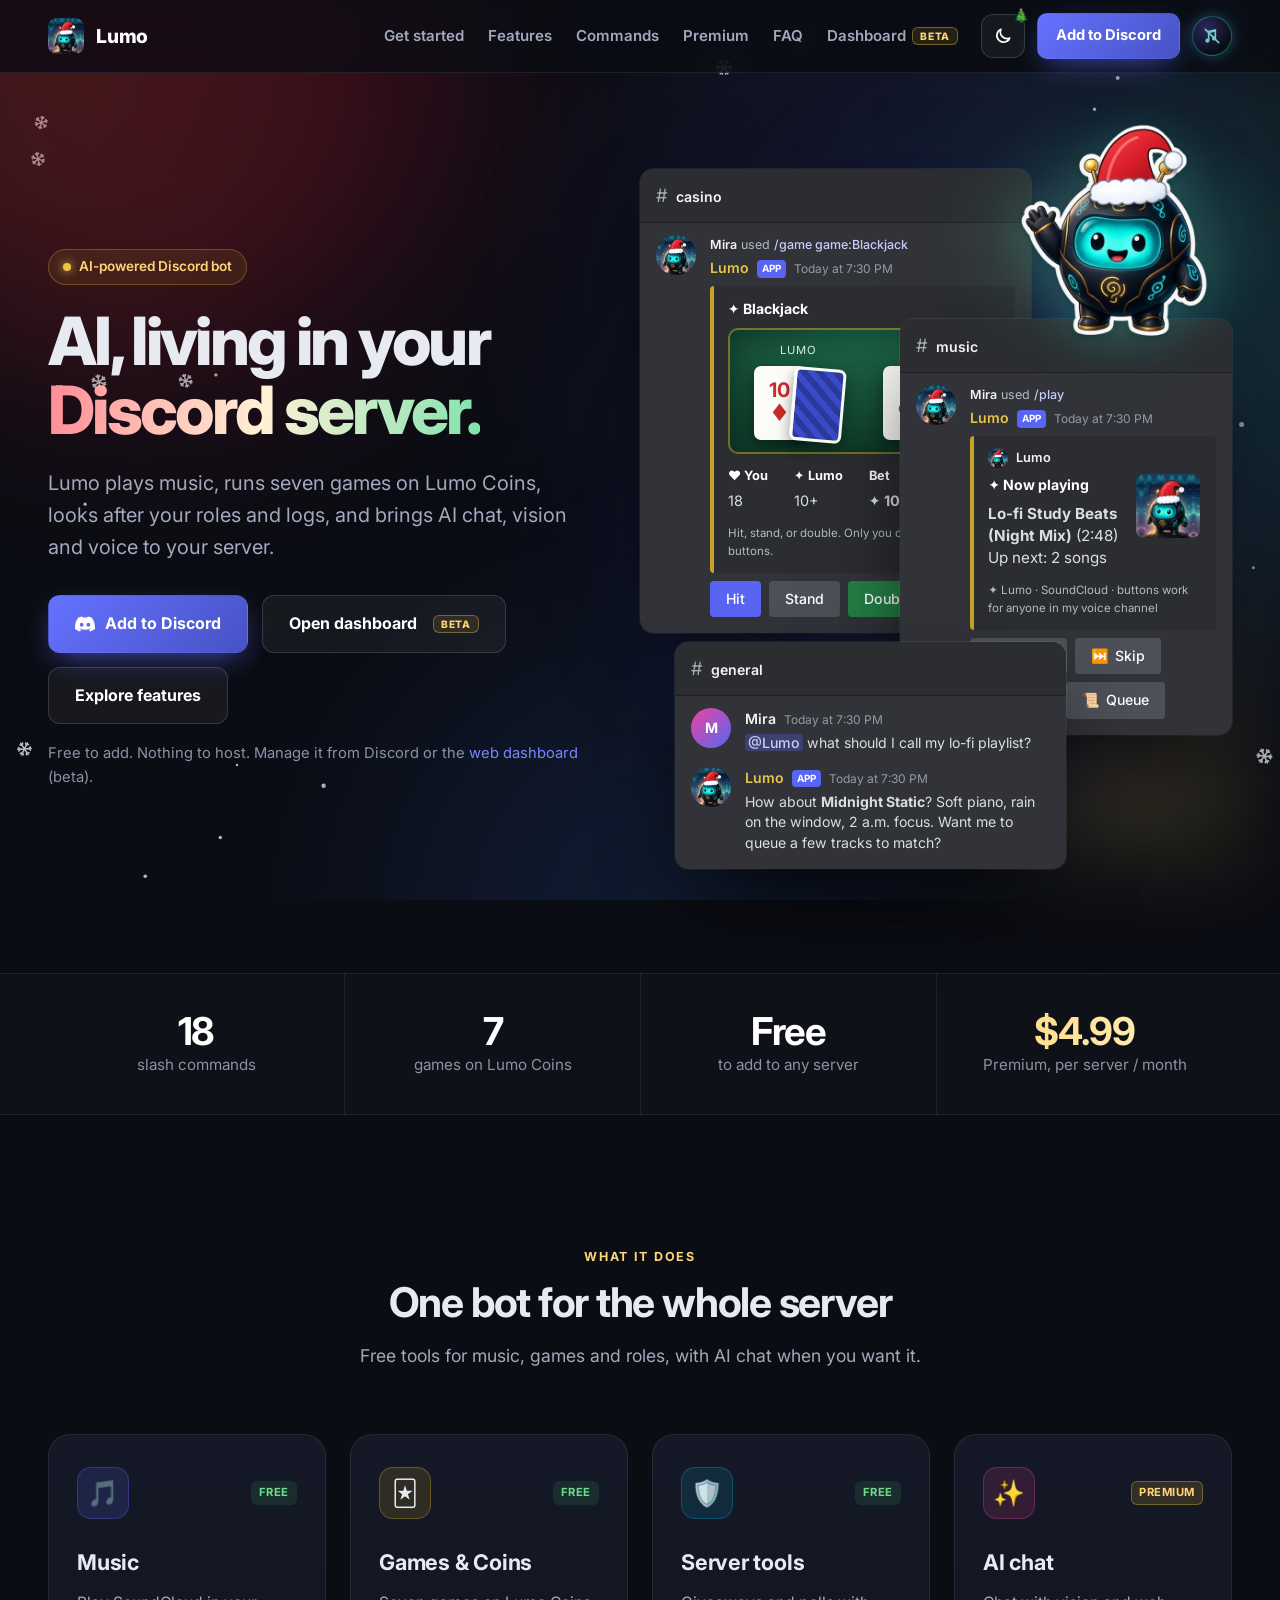
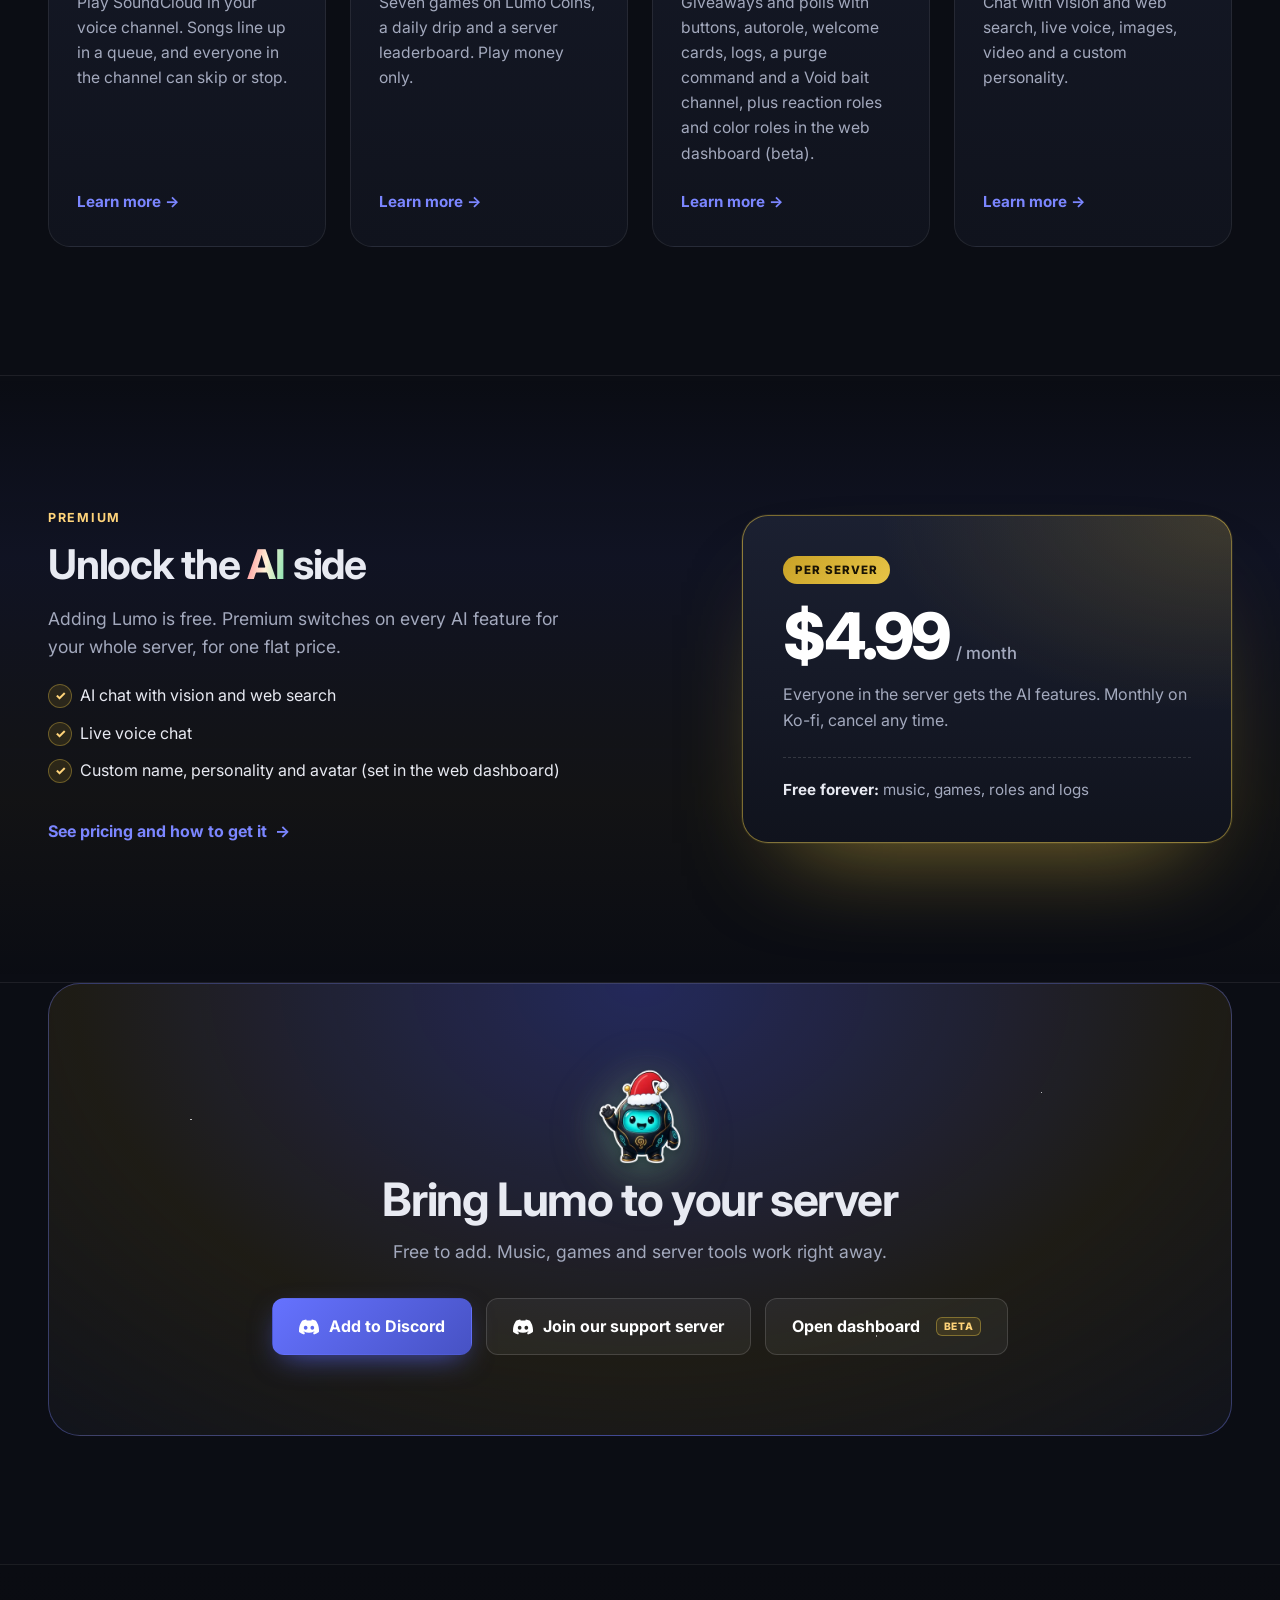
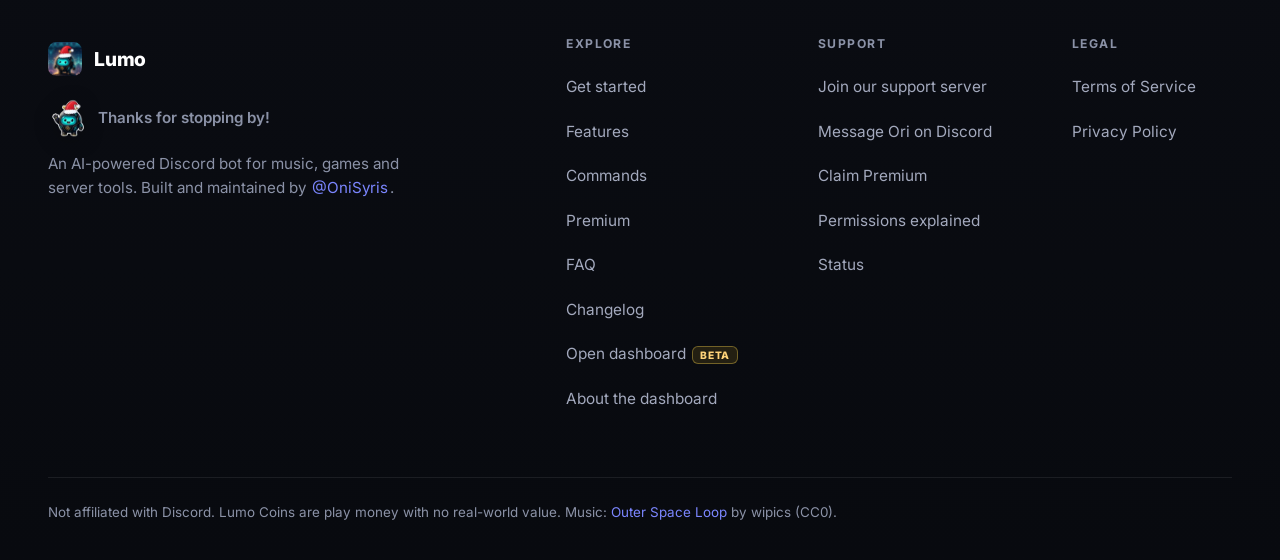
==== commit ac26b6b1: "Premium on Ko-fi: buy button, new steps, /premium claim, FAQ, terms and privacy" ====
--- a/index.html
+++ b/index.html
@@ -30,7 +30,7 @@
   <link rel="preconnect" href="https://fonts.googleapis.com">
   <link rel="preconnect" href="https://fonts.gstatic.com" crossorigin>
   <link href="https://fonts.googleapis.com/css2?family=Inter:wght@400;500;600;700;800&family=JetBrains+Mono:wght@500&display=swap" rel="stylesheet">
-  <link rel="stylesheet" href="styles.css?v=3261aae6d4">
+  <link rel="stylesheet" href="styles.css?v=6504800a8f">
   <script>(function(d){var s="dark";try{s=localStorage.getItem("aeth-theme")||s}catch(e){}if(s!="light"&&s!="auto")s="dark";var h=d.documentElement;h.classList.add("js");h.setAttribute("data-theme-pref",s);h.setAttribute("data-theme",s=="auto"?(matchMedia("(prefers-color-scheme: light)").matches?"light":"dark"):s)})(document)</script>
   <script src="/assets/lumo-holiday.js?v=641148b99e"></script>
 </head>
@@ -217,7 +217,7 @@
         <div class="price-card reveal" data-d="1">
           <span class="plan-tag">Per server</span>
           <div class="big">$4.99<small>/ month</small></div>
-          <p>Everyone in the server gets the AI features. Nothing renews by itself.</p>
+          <p>Everyone in the server gets the AI features. Monthly on Ko-fi, cancel any time.</p>
           <div class="price-free"><b>Free forever:</b> music, games, roles and logs</div>
         </div>
       </div>
@@ -258,7 +258,7 @@
           <h2>Support</h2>
           <a href="https://discord.gg/KZjebts36C" target="_blank" rel="noopener">Join our support server</a>
           <a href="https://discord.com/users/1022200760018161684" target="_blank" rel="noopener">Message Ori on Discord</a>
-          <a href="faq.html#redeem">Redeem a code</a>
+          <a href="faq.html#claim">Claim Premium</a>
           <a href="faq.html#permissions">Permissions explained</a>
           <a href="status.html">Status</a>
         </div>
--- a/styles.css
+++ b/styles.css
@@ -1 +1 @@
-:root,.dc-window{--bg:#0b0d14;--bg-2:#10131d;--panel:#151927;--panel-2:#1b2031;--fg:255 255 255;--line:rgb(var(--fg) / .08);--line-2:rgb(var(--fg) / .14);--text:#e8eaf2;--muted:#a3a9bd;--dim:#8b92a7;--head:#fff;--blurple:#5865f2;--blurple-2:#7b86ff;--gold:#c9a227;--gold-2:#e8c547;--gold-t:#e8c547;--green:#3ba55d;--red:#ed4245;--ok-t:#6fdc8c;--bad-t:#ff8a8c;--code-bg:rgba(88,101,242,.18);--code-fg:#c9cdfb;--hover-bd:rgba(123,134,255,.45);--nav-bg:rgba(11,13,20,.78);--nav-panel-bg:rgba(14,17,27,.98);--cmd-bg:rgba(11,13,20,.88);--footer-bg:linear-gradient(180deg,#0a0c12,#080a0f);--orb-1:#3b45c9;--orb-2:#7a5b0f;--orb-3:#2a1f6b;--grad-h:linear-gradient(100deg,var(--blurple-2) 0%,#b9a6ff 45%,var(--gold-2) 100%);--grad-gold:linear-gradient(100deg,var(--gold-2),#fff3c2);--btn-grad:linear-gradient(135deg,#6572ff,#4752c4);--mock-sh:0 30px 80px -20px rgba(0,0,0,.7),0 0 0 1px rgba(255,255,255,.06);--mock-sh-lg:0 40px 90px -24px rgba(0,0,0,.85),0 0 0 1px rgba(255,255,255,.08);--mock-sh-hover:0 44px 90px -24px rgba(0,0,0,.85),0 0 0 1px rgba(123,134,255,.4);--sh-card:none;--logo-sh:none;color-scheme:dark;--radius:18px;--gold-ink:#1a1405;--nav-h:72px;--wrap:1280px;--font:"Inter",system-ui,-apple-system,"Segoe UI",Roboto,"Helvetica Neue",Arial,sans-serif;--mono:"JetBrains Mono",ui-monospace,SFMono-Regular,Menlo,Consolas,monospace;--s-section:128px}html[data-theme="light"]{--bg:#f5f7fb;--bg-2:#edf1f8;--panel:#fff;--panel-2:#f3f6fc;--fg:15 23 42;--line:rgb(var(--fg) / .11);--line-2:rgb(var(--fg) / .2);--text:#1e293b;--muted:#475569;--dim:#566680;--head:#0f172a;--blurple:#4752c4;--blurple-2:#3f4bbd;--gold-t:#8a5a0b;--ok-t:#166534;--bad-t:#b42318;--code-bg:rgba(71,82,196,.1);--code-fg:#3730a3;--hover-bd:rgba(71,82,196,.45);--nav-bg:rgba(255,255,255,.85);--nav-panel-bg:rgba(255,255,255,.98);--cmd-bg:rgba(245,247,251,.92);--footer-bg:linear-gradient(180deg,#eef2f8,#e5ebf4);--orb-1:#b9c3ff;--orb-2:#ffe1a6;--orb-3:#bde4f4;--grad-h:linear-gradient(100deg,#3f4bbd 0%,#7c3aed 48%,#a2640c 100%);--grad-gold:linear-gradient(100deg,#8a5a0b,#b7791f);--btn-grad:linear-gradient(135deg,#4f5bd5,#3b46b0);--mock-sh:0 18px 40px -18px rgba(15,23,42,.5),0 0 0 1px rgba(15,23,42,.16);--mock-sh-lg:0 26px 56px -22px rgba(15,23,42,.55),0 0 0 1px rgba(15,23,42,.16);--mock-sh-hover:0 28px 56px -20px rgba(15,23,42,.55),0 0 0 1px rgba(71,82,196,.5);--sh-card:0 1px 2px rgba(15,23,42,.05),0 10px 26px -14px rgba(15,23,42,.16);--logo-sh:0 2px 8px rgba(15,23,42,.3);color-scheme:light}:where(.hl,.bento-tile,.cmd,.info-card,.steps-3 li,.gs-step,.cl-list li,details.faq,.faq-toc,.compare,.legal-summary,.legal-toc,.search){box-shadow:var(--sh-card)}html[data-theme="light"] .bg-orbs span{opacity:.55}html[data-theme="light"] .final-cta::before{display:none}html[data-theme="light"] .bg-orbs span{opacity:.22}html[data-theme="light"] .hero{background:radial-gradient(60% 90% at 78% 30%,rgba(88,101,242,.07),transparent 70%),radial-gradient(40% 60% at 5% 0%,rgba(201,162,39,.04),transparent 70%)}html[data-theme="light"] .page-hero{background:radial-gradient(70% 120% at 50% 0%,rgba(88,101,242,.07),transparent 70%),radial-gradient(40% 80% at 90% 100%,rgba(201,162,39,.04),transparent 70%)}html[data-theme="light"] .section-alt{background:linear-gradient(180deg,transparent,rgba(88,101,242,.035) 30%,rgba(201,162,39,.025) 70%,transparent)}html[data-theme="light"] .final-cta{background:radial-gradient(80% 140% at 50% 0%,rgba(88,101,242,.13),rgba(201,162,39,.06) 60%,var(--bg-2))}html[data-theme="light"] .cluster::before{opacity:.4}html[data-theme="light"] .stage::before{opacity:.45}html[data-theme="light"] .num{background:linear-gradient(135deg,#4752c4,#8a5a0b)}.brand img{box-shadow:var(--logo-sh)}@media (min-width:1600px){:root{--wrap:1440px;--s-section:144px}body{font-size:17px}}*{box-sizing:border-box}html{scroll-behavior:smooth;scroll-padding-top:96px;overflow-x:clip}body{margin:0;font-family:var(--font);background:var(--bg);color:var(--text);line-height:1.6;-webkit-font-smoothing:antialiased;overflow-x:hidden}img{max-width:100%;display:block}a{color:var(--blurple-2);text-decoration:none}a:hover{color:var(--head)}code{font-family:var(--mono);font-size:.86em}main{display:block}.wrap{width:min(var(--wrap),100% - 96px);margin-inline:auto}.wrap-mid{width:min(1040px,100% - 96px)}:focus-visible{outline:2px solid var(--blurple-2);outline-offset:3px;border-radius:6px}.btn:focus-visible{outline-color:var(--head)}.skip-link{position:absolute;left:12px;top:-60px;z-index:100;background:#fff;color:#111;font-weight:700;padding:10px 16px;border-radius:10px;transition:top .15s}.skip-link:focus{top:10px;color:#111}[hidden]{display:none!important}.bg-orbs{position:fixed;inset:0;pointer-events:none;z-index:-1;overflow:hidden}.bg-orbs span{position:absolute;border-radius:50%;filter:blur(110px);opacity:.32}.bg-orbs span:nth-child(1){width:640px;height:640px;background:var(--orb-1);top:-260px;left:-180px}.bg-orbs span:nth-child(2){width:520px;height:520px;background:var(--orb-2);top:60px;right:-200px;opacity:.24}.bg-orbs span:nth-child(3){width:560px;height:560px;background:var(--orb-3);bottom:-300px;left:30%;opacity:.22}h1{font-size:clamp(2.5rem,4.6vw,4.5rem);line-height:1.04;letter-spacing:-.04em;margin:22px 0 22px;font-weight:800;text-wrap:balance}h2{font-size:clamp(1.9rem,3.2vw,2.9rem);line-height:1.12;letter-spacing:-.03em;margin:12px 0 16px;text-wrap:balance}h3{letter-spacing:-.01em}.grad{background:var(--grad-h);-webkit-background-clip:text;background-clip:text;color:transparent}.lead{font-size:1.2rem;color:var(--muted);max-width:580px;margin:0 0 32px}.kicker{color:var(--gold-t);font-weight:700;text-transform:uppercase;letter-spacing:.14em;font-size:.78rem}.eyebrow{display:inline-flex;align-items:center;gap:8px;padding:6px 14px;border-radius:999px;background:rgba(201,162,39,.1);border:1px solid rgba(201,162,39,.35);color:var(--gold-t);font-size:.85rem;font-weight:600}.eyebrow .dot{width:8px;height:8px;border-radius:50%;background:var(--gold-2);box-shadow:0 0 10px var(--gold-2);animation:pulse 2.4s ease-in-out infinite}@keyframes pulse{50%{opacity:.45}}.cta{display:flex;gap:14px;flex-wrap:wrap}.cta.center{justify-content:center}.cta-note{margin:18px 0 0;color:var(--dim);font-size:.92rem}.text-link{display:inline-flex;gap:8px;align-items:center;font-weight:700;margin-top:8px}.text-link i{font-style:normal;transition:transform .2s}.text-link:hover i,.hl:hover .hl-more i{transform:translateX(4px)}.btn{display:inline-flex;align-items:center;justify-content:center;gap:10px;padding:15px 26px;border-radius:12px;font-weight:700;font-size:1rem;border:1px solid transparent;transition:transform .15s ease,box-shadow .2s ease,background .2s ease,border-color .2s;white-space:nowrap}.btn:hover{transform:translateY(-2px)}.btn-primary{background:var(--btn-grad);color:#fff;box-shadow:0 10px 30px -10px rgba(88,101,242,.8)}.btn-primary:hover{color:#fff;box-shadow:0 14px 38px -8px rgba(88,101,242,1)}.btn-ghost{background:rgb(var(--fg) / .05);color:var(--head);border-color:var(--line-2)}.btn-ghost:hover{background:rgb(var(--fg) / .1);color:var(--head);border-color:rgb(var(--fg) / .28)}.btn-paypal{background:linear-gradient(135deg,var(--gold-2),var(--gold));color:var(--gold-ink);box-shadow:0 10px 30px -10px rgba(232,197,71,.65)}.btn-paypal:hover{color:var(--gold-ink);box-shadow:0 14px 36px -8px rgba(232,197,71,.85)}.btn-sm{padding:10px 18px;font-size:.92rem;border-radius:10px}.nav{position:sticky;top:0;z-index:50;background:var(--nav-bg);backdrop-filter:blur(16px) saturate(140%);-webkit-backdrop-filter:blur(16px) saturate(140%);border-bottom:1px solid var(--line)}.nav-inner{display:flex;align-items:center;height:var(--nav-h);gap:24px}.brand{display:inline-flex;align-items:center;gap:12px;color:var(--head);font-weight:800;font-size:1.2rem;letter-spacing:-.01em}.brand:hover{color:var(--head)}.brand img{border-radius:22%}.nav-right{margin-left:auto;display:flex;align-items:center;gap:16px}.nav-links{display:flex;gap:4px}.nav-links a{padding:9px 16px;border-radius:10px;color:var(--muted);font-weight:600;font-size:.96rem;transition:color .15s,background .15s}.nav-links a:hover{color:var(--head);background:rgb(var(--fg) / .06)}.nav-links a[aria-current="page"]{color:var(--head);background:rgb(var(--fg) / .08);box-shadow:inset 0 -2px 0 var(--gold-t)}.nav-add{flex-shrink:0}.nav-menu{display:none}.nav-menu summary{list-style:none;cursor:pointer;width:44px;height:44px;display:grid;place-items:center;border-radius:12px;border:1px solid var(--line-2);background:rgb(var(--fg) / .05)}.nav-menu summary::-webkit-details-marker{display:none}.nav-menu .bars,.nav-menu .bars::before,.nav-menu .bars::after{display:block;width:18px;height:2px;background:var(--head);border-radius:2px;transition:transform .2s}.nav-menu .bars{position:relative}.nav-menu .bars::before,.nav-menu .bars::after{content:"";position:absolute;left:0}.nav-menu .bars::before{top:-6px}.nav-menu .bars::after{top:6px}.nav-menu[open] .bars{background:transparent}.nav-menu[open] .bars::before{transform:translateY(6px) rotate(45deg)}.nav-menu[open] .bars::after{transform:translateY(-6px) rotate(-45deg)}.nav-panel{position:absolute;left:0;right:0;top:100%;display:grid;gap:4px;padding:14px 20px 22px;background:var(--nav-panel-bg);border-bottom:1px solid var(--line-2);box-shadow:0 30px 60px -20px rgba(0,0,0,.8)}.nav-panel a{color:var(--text);padding:15px 16px;border-radius:12px;font-weight:600;font-size:1.05rem}.nav-panel a:hover{background:rgb(var(--fg) / .07);color:var(--head)}.nav-panel a[aria-current="page"]{color:var(--gold-t);background:rgba(201,162,39,.1)}.nav-panel .nav-panel-dash{margin-top:10px;text-align:center;justify-content:center;gap:8px}.nav-panel .nav-panel-dash:hover{background:rgb(var(--fg) / .1)}.nav-panel .nav-panel-add{margin-top:10px;color:#fff;text-align:center;justify-content:center}@media (max-width:900px){:root{--s-section:80px;--nav-h:64px}.wrap,.wrap-mid{width:calc(100% - 48px)}}.section{padding:var(--s-section) 0}.section-tight{padding:72px 0 var(--s-section)}.section-alt{background:linear-gradient(180deg,transparent,rgba(88,101,242,.07) 30%,rgba(201,162,39,.045) 70%,transparent);border-block:1px solid var(--line)}.section-head{text-align:center;max-width:720px;margin:0 auto 64px}.section-head p{color:var(--muted);margin:0;font-size:1.1rem}.page-hero{position:relative;padding:96px 0 88px;text-align:center;border-bottom:1px solid var(--line);background:radial-gradient(70% 120% at 50% 0%,rgba(88,101,242,.16),transparent 70%),radial-gradient(40% 80% at 90% 100%,rgba(201,162,39,.08),transparent 70%)}.page-hero h1{font-size:clamp(2.4rem,4.2vw,4rem);margin:16px auto 18px;max-width:900px}.page-hero .lead{margin-inline:auto}.page-hero .cta{justify-content:center}.illus-note{margin:26px 0 0;color:var(--dim);font-size:.88rem}.page-hero-split{text-align:left;padding:88px 0}.page-hero-split .page-hero-inner{display:grid;grid-template-columns:1.1fr .9fr;gap:80px;align-items:center}.page-hero-split h1{margin-inline:0}.page-hero-split .lead{margin-inline:0}.page-hero-split .cta{justify-content:flex-start}.hero{position:relative;padding:96px 0 104px;overflow-x:clip;background:radial-gradient(60% 90% at 78% 30%,rgba(88,101,242,.18),transparent 70%),radial-gradient(40% 60% at 5% 0%,rgba(201,162,39,.07),transparent 70%)}.hero-inner{display:grid;grid-template-columns:minmax(0,.95fr) minmax(0,1.05fr);gap:56px;align-items:center}.hero h1{font-size:clamp(2.8rem,5.2vw,5.2rem)}.hero .lead{font-size:1.25rem;max-width:560px}@media (min-width:1600px){.hero{padding:120px 0 128px}.hero .lead{max-width:620px}}.cluster{position:relative;min-height:700px;isolation:isolate}.cluster::before{content:"";position:absolute;inset:4% -4% 0;background:radial-gradient(closest-side,rgba(88,101,242,.38),transparent),radial-gradient(40% 40% at 80% 85%,rgba(232,197,71,.18),transparent);filter:blur(40px);z-index:-1}.cl{position:absolute}.cl .mock{margin:0}.cl .dc-window{font-size:.88rem;box-shadow:var(--mock-sh-lg);animation:float 8s ease-in-out infinite}.cl-bj{left:0;top:0;width:66%;z-index:1}.cl-music{right:0;top:150px;width:56%;z-index:2}.cl-music .dc-window{animation-delay:-3s}.cl-chat{left:6%;bottom:0;width:66%;z-index:3}.cl-chat .dc-window{animation-delay:-5.5s}.cl-bj .dc-embed{max-width:none}@keyframes float{0%,100%{transform:translateY(0)}50%{transform:translateY(-9px)}}@media (max-width:1100px){.hero-inner{grid-template-columns:1fr;gap:56px}.hero{padding:64px 0 72px}.cluster{min-height:0;display:grid;gap:18px;max-width:560px;margin-inline:auto;width:100%}.cl{position:static;width:auto!important}.cl-bj,.cl-music{display:none}.cl .dc-window{animation:none}}.factband{border-block:1px solid var(--line);background:rgb(var(--fg) / .02)}.facts{list-style:none;padding:0;margin-block:0;display:grid;grid-template-columns:repeat(4,1fr)}.facts li{padding:36px 24px;text-align:center;border-left:1px solid var(--line)}.facts li:first-child{border-left:0}.facts strong{display:block;font-size:clamp(2rem,3vw,2.8rem);line-height:1.1;letter-spacing:-.03em;color:var(--head)}.facts li:nth-child(4) strong{background:var(--grad-gold);-webkit-background-clip:text;background-clip:text;color:transparent}.facts span{color:var(--dim);font-size:.95rem}@media (max-width:720px){.facts{grid-template-columns:1fr 1fr}.facts li{padding:26px 12px}.facts li:nth-child(3){border-left:0}.facts li:nth-child(n+3){border-top:1px solid var(--line)}}.hl-grid{display:grid;grid-template-columns:repeat(4,minmax(0,1fr));gap:24px}.hl{display:flex;flex-direction:column;padding:32px 28px;border-radius:22px;border:1px solid var(--line);background:linear-gradient(180deg,var(--panel),var(--bg-2));color:var(--text);transition:transform .25s ease,border-color .25s,box-shadow .25s}.hl:hover{transform:translateY(-6px);border-color:var(--hover-bd);box-shadow:0 30px 60px -30px rgba(88,101,242,.6);color:var(--text)}.hl-top{display:flex;justify-content:space-between;align-items:center}.hl h3{font-size:1.35rem;margin:26px 0 10px}.hl p{margin:0 0 24px;color:var(--muted);font-size:.98rem}.hl-more{margin-top:auto;font-weight:700;color:var(--blurple-2);font-size:.95rem}.hl-more i{font-style:normal;display:inline-block;transition:transform .2s}.f-icon{width:52px;height:52px;border-radius:14px;display:grid;place-items:center;font-size:1.6rem;background:rgba(88,101,242,.16);border:1px solid rgba(88,101,242,.32);flex-shrink:0}.hl:nth-child(2) .f-icon{background:rgba(201,162,39,.15);border-color:rgba(201,162,39,.35)}.hl:nth-child(3) .f-icon{background:rgba(0,180,216,.13);border-color:rgba(0,180,216,.3)}.hl:nth-child(4) .f-icon{background:rgba(235,69,158,.14);border-color:rgba(235,69,158,.3)}@media (max-width:1100px){.hl-grid{grid-template-columns:repeat(2,minmax(0,1fr))}}@media (max-width:640px){.hl-grid{grid-template-columns:1fr;gap:14px}.hl{padding:24px}.hl h3{margin-top:18px}}.teaser{display:grid;grid-template-columns:1.1fr .9fr;gap:96px;align-items:center}.teaser-copy p{color:var(--muted);font-size:1.1rem;max-width:520px}.checks{list-style:none;padding:0;margin:22px 0 18px;display:grid;gap:12px;color:var(--text)}.checks li{position:relative;padding-left:32px}.checks li::before{content:"✓";position:absolute;left:0;top:1px;width:22px;height:22px;border-radius:50%;display:grid;place-items:center;font-size:.78rem;font-weight:800;color:var(--gold-t);background:rgba(201,162,39,.14);border:1px solid rgba(232,197,71,.35)}.checks code,.steps-3 code,.info-card code,.cmd-note code,.compare code,.faq-body code{background:var(--code-bg);color:var(--code-fg);padding:1px 6px;border-radius:6px}.price-card{position:relative;padding:40px;border-radius:26px;border:1px solid rgba(232,197,71,.5);background:radial-gradient(120% 100% at 100% 0%,rgba(201,162,39,.2),transparent 60%),linear-gradient(180deg,var(--panel-2),var(--bg-2));box-shadow:0 50px 100px -50px rgba(232,197,71,.55),0 0 0 1px rgba(232,197,71,.08)}.plan-tag{display:inline-block;background:linear-gradient(135deg,var(--gold),var(--gold-2));color:var(--gold-ink);font-size:.72rem;font-weight:800;text-transform:uppercase;letter-spacing:.08em;padding:5px 12px;border-radius:999px}.price-card .big{font-size:clamp(3.4rem,5vw,4.6rem);font-weight:800;letter-spacing:-.045em;line-height:1;color:var(--head);margin:20px 0 14px}.price-card .big small{font-size:1.05rem;color:var(--muted);font-weight:500;letter-spacing:0;margin-left:8px}.price-card p{margin:0;color:var(--muted)}.price-free{margin-top:24px;padding-top:20px;border-top:1px dashed var(--line-2);color:var(--muted);font-size:.95rem}.price-free b{color:var(--text)}.price-card-lg .checks{margin:24px 0 0}@media (max-width:1000px){.teaser{grid-template-columns:1fr;gap:48px}.page-hero-split .page-hero-inner{grid-template-columns:1fr;gap:48px}.page-hero-split{text-align:left}}.section-cta{padding-top:0}.final-cta{position:relative;overflow:hidden;text-align:center;padding:80px 32px;border-radius:32px;border:1px solid rgba(123,134,255,.35);background:radial-gradient(80% 140% at 50% 0%,rgba(88,101,242,.32),rgba(201,162,39,.1) 60%,var(--bg-2))}.final-cta::before{content:"";position:absolute;inset:0;background-image:radial-gradient(1.5px 1.5px at 12% 30%,rgb(var(--fg) / .7) 50%,transparent 52%),radial-gradient(1px 1px at 84% 24%,rgb(var(--fg) / .7) 50%,transparent 52%),radial-gradient(1.5px 1.5px at 70% 78%,rgb(var(--fg) / .6) 50%,transparent 52%),radial-gradient(1px 1px at 26% 82%,rgb(var(--fg) / .6) 50%,transparent 52%);pointer-events:none}.final-cta>*{position:relative}.final-cta img{margin:0 auto 14px;border-radius:22%;filter:drop-shadow(0 8px 28px rgba(232,197,71,.4))}.final-cta h2{font-size:clamp(2rem,3.6vw,3.2rem);margin:0 0 12px}.final-cta p{color:var(--muted);margin:0 0 32px;font-size:1.1rem}@media (max-width:640px){.final-cta{padding:52px 20px;border-radius:24px}.cta .btn{flex:1 1 100%}}.dc-window{background:#313338;border-radius:14px;overflow:hidden;box-shadow:var(--mock-sh);color:var(--text);font-size:.92rem}.dc-bar{background:#2b2d31;padding:12px 16px;font-weight:600;color:#f2f3f5;border-bottom:1px solid #1f2023}.dc-bar .hash{color:#a6abb5;margin-right:4px;font-weight:400;font-size:1.15rem}.dc-msg{display:flex;gap:14px;padding:12px 16px 4px}.dc-msg:last-child{padding-bottom:18px}.dc-avatar{width:40px;height:40px;border-radius:50%;flex-shrink:0}.dc-avatar.user{background:linear-gradient(135deg,#eb459e,#5865f2);display:grid;place-items:center;font-weight:700;color:#fff}.dc-body{min-width:0;flex:1}.dc-meta{display:flex;align-items:center;gap:8px}.dc-meta b{color:#f2f3f5;font-weight:600}.dc-meta .bot-name{color:var(--gold-2)}.dc-meta time{color:#949ba4;font-size:.75rem}.dc-tag{background:var(--blurple);color:#fff;font-size:.62rem;font-weight:700;padding:1px 5px;border-radius:4px}.dc-slash span{display:inline-block;margin-top:2px;color:#c9cdfb;background:rgba(88,101,242,.3);padding:0 4px;border-radius:4px;font-weight:500}.dc-embed{margin-top:6px;background:#2b2d31;border-left:4px solid var(--gold);border-radius:4px;padding:12px 16px 12px 14px;max-width:520px}.dc-embed-title{font-weight:700;color:#fff;margin-bottom:6px}.dc-embed p{margin:0;color:#dbdee1;font-size:.86rem;line-height:1.45}.dc-fields{display:grid;grid-template-columns:repeat(3,1fr);gap:12px;margin-top:12px}.dc-fields .dc-fh{margin:0 0 4px;font-size:.8rem;font-weight:700;color:#fff}.dc-fields p{font-size:.78rem}.dc-fields code{background:#1e1f22;padding:1px 4px;border-radius:4px;font-size:.72rem;color:#dbdee1}.dc-footer{margin-top:12px;font-size:.72rem;color:#b5bac1}.dc-select{margin-top:8px;max-width:520px;background:#1e1f22;border-radius:6px;padding:9px 12px;color:#dbdee1;font-size:.86rem;display:flex;justify-content:space-between}.dc-window{max-width:100%}.dc-used{font-size:.78rem;color:#b5bac1;margin-bottom:2px}.dc-used-user{color:#f2f3f5;font-weight:600}.dc-used-cmd{color:#c9cdfb;font-weight:500}.dc-text{margin:2px 0 0;color:#dbdee1;line-height:1.45}.dc-mention{background:rgba(88,101,242,.3);color:#c9cdfb;padding:0 3px;border-radius:3px;font-weight:500}.dc-eph{margin-top:6px;font-size:.74rem;color:#949ba4}.dc-embed{max-width:460px}.dc-embed-author{display:flex;align-items:center;gap:8px;font-size:.8rem;font-weight:600;color:#f2f3f5;margin-bottom:6px}.dc-embed-author img{border-radius:50%}.dc-embed-row{display:flex;justify-content:space-between;gap:12px;align-items:flex-start}.dc-embed-row p{font-size:.95rem}.dc-thumb{width:64px;height:64px;border-radius:8px;flex-shrink:0;object-fit:cover}.dc-embed.win{border-left-color:#3d9b64}.dc-fields-4{grid-template-columns:repeat(4,auto);justify-content:start;gap:8px 26px}.dc-fields p{font-size:.9rem;color:#dbdee1}.dc-buttons{display:flex;gap:8px;flex-wrap:wrap;margin-top:8px}.dc-btn{display:inline-flex;align-items:center;gap:6px;padding:7px 16px;border-radius:4px;font-weight:500;font-size:.88rem;color:#fff;cursor:default;user-select:none}.dc-btn-primary{background:#5865f2}.dc-btn-secondary{background:#4e5058}.dc-btn-success{background:#248046}.dc-btn-danger{background:#da373c}.dc-divider{display:flex;align-items:center;gap:12px;margin:10px 16px 0;color:#949ba4;font-size:.72rem;font-weight:600}.dc-divider::before,.dc-divider::after{content:"";flex:1;height:1px;background:#3f4147}.dc-avatar.nova{background:linear-gradient(135deg,#3ddc97,#2b7cd3);display:grid;place-items:center;font-weight:800;color:#0b1a14}.dc-window .dc-msg:last-child{padding-bottom:16px}.dc-msg + .dc-msg{padding-top:10px}.table-art{display:flex;justify-content:space-around;gap:12px;margin:8px 0 4px;padding:14px 12px;border-radius:10px;background:radial-gradient(120% 140% at 50% 0%,#1f6b4b,#0f3d2b 70%);box-shadow:inset 0 0 0 2px rgba(201,162,39,.55),inset 0 8px 30px rgba(0,0,0,.35)}.hand{text-align:center}.hand small{display:block;color:#d6f0e0;font-size:.7rem;letter-spacing:.08em;text-transform:uppercase;margin-bottom:6px}.cards{display:flex;justify-content:center}.pcard{position:relative;width:52px;height:74px;border-radius:7px;background:#fbfbf8;color:#1c1c1c;display:flex;flex-direction:column;align-items:center;justify-content:center;box-shadow:0 6px 14px rgba(0,0,0,.4);margin-left:-14px;font-family:var(--font)}.pcard:first-child{margin-left:0}.pcard b{font-size:1.25rem;line-height:1}.pcard i{font-style:normal;font-size:1.5rem;line-height:1.1}.pcard.red{color:#c92a2a}.pcard:nth-child(2){transform:rotate(5deg) translateY(2px)}.pcard.back{background:repeating-linear-gradient(45deg,#2b3a9c 0 6px,#3b4bc9 6px 12px);border:3px solid #fbfbf8}.banner{position:relative;margin-top:8px;max-width:460px;aspect-ratio:12 / 5;border-radius:8px;overflow:hidden;display:flex;flex-direction:column;align-items:center;justify-content:flex-end;gap:0;padding-bottom:6px;background:radial-gradient(60% 80% at 20% 20%,rgba(123,134,255,.55),transparent 60%),radial-gradient(50% 70% at 85% 30%,rgba(232,197,71,.4),transparent 60%),linear-gradient(160deg,#141a4d,#0b0d14 70%)}.banner::before{content:"";position:absolute;inset:0;background-image:radial-gradient(1.5px 1.5px at 12% 30%,#fff 50%,transparent 52%),radial-gradient(1px 1px at 30% 70%,#fff 50%,transparent 52%),radial-gradient(1.5px 1.5px at 62% 20%,#fff 50%,transparent 52%),radial-gradient(1px 1px at 82% 62%,#fff 50%,transparent 52%),radial-gradient(1px 1px at 92% 18%,#fff 50%,transparent 52%),radial-gradient(1px 1px at 46% 46%,#fff 50%,transparent 52%);opacity:.8}.banner-av{position:relative;width:25%;aspect-ratio:1;max-width:88px;border-radius:50%;border:3px solid #fff;background:linear-gradient(135deg,#eb459e,#5865f2);display:grid;place-items:center;font-weight:800;color:#fff;font-size:1.5rem;margin-bottom:4px;box-shadow:0 6px 18px rgba(0,0,0,.5)}.banner-title,.banner-name{position:relative;color:#fff;font-weight:800;text-shadow:0 2px 0 #000,0 0 8px rgba(0,0,0,.8);line-height:1.15}.banner-title{font-size:1.35rem}.banner-name{font-size:1rem}.frow-sec{padding:112px 0}.frow-sec + .frow-sec{border-top:1px solid var(--line)}.frow{display:grid;grid-template-columns:minmax(0,.9fr) minmax(0,1.1fr);gap:96px;align-items:center}.frow.rev{grid-template-columns:minmax(0,1.1fr) minmax(0,.9fr)}.frow.rev .frow-copy{order:2}.frow-copy p{color:var(--muted);font-size:1.12rem;margin:0;max-width:500px}.frow-copy .badge{margin-left:8px;vertical-align:1px}.stage{position:relative;isolation:isolate;padding:20px}.stage::before{content:"";position:absolute;inset:-6% -4%;background:radial-gradient(closest-side,rgba(88,101,242,.3),transparent);filter:blur(34px);z-index:-1}.frow.rev .stage::before{background:radial-gradient(closest-side,rgba(201,162,39,.2),transparent)}.stage .mock .dc-window{font-size:1rem}.stage .dc-embed,.stage .banner{max-width:none}.mock{margin:0;min-width:0}.mock .dc-window{transition:transform .3s ease,box-shadow .3s ease}.stage .mock:hover .dc-window{transform:translateY(-5px) scale(1.01);box-shadow:0 44px 90px -24px rgba(0,0,0,.85),0 0 0 1px var(--hover-bd)}@media (max-width:1000px){.frow,.frow.rev{grid-template-columns:1fr;gap:40px}.frow.rev .frow-copy{order:0}.frow-sec{padding:72px 0}.stage{padding:0}}.bento{display:grid;grid-template-columns:repeat(6,minmax(0,1fr));gap:20px}.bento-tile{grid-column:span 3;display:flex;gap:20px;align-items:flex-start;padding:32px;border-radius:22px;border:1px solid var(--line);background:linear-gradient(180deg,var(--panel),var(--bg-2));transition:transform .25s,border-color .25s}.bento-tile:hover{transform:translateY(-4px);border-color:var(--hover-bd)}.bento-tile:nth-child(1),.bento-tile:nth-child(2){grid-column:span 3}.bento-tile:nth-child(3){grid-column:span 4;background:radial-gradient(90% 120% at 100% 0%,rgba(235,69,158,.12),transparent 60%),linear-gradient(180deg,var(--panel),var(--bg-2))}.bento-tile:nth-child(4){grid-column:span 2;flex-direction:column}.bento-tile:nth-child(5){grid-column:span 2;flex-direction:column}.bento-tile:nth-child(6){grid-column:span 4;background:radial-gradient(90% 120% at 100% 0%,rgba(0,180,216,.12),transparent 60%),linear-gradient(180deg,var(--panel),var(--bg-2))}.bento-tile h3{margin:0 0 8px;font-size:1.15rem;display:flex;align-items:center;gap:10px;flex-wrap:wrap}.bento-tile p{margin:0;color:var(--muted);font-size:.98rem}.bento-tile code{background:var(--code-bg);color:var(--code-fg);padding:1px 6px;border-radius:6px}@media (max-width:900px){.bento{grid-template-columns:1fr;gap:12px}.bento-tile,.bento-tile:nth-child(n){grid-column:auto;flex-direction:row;padding:22px}}.role-grid{display:grid;grid-template-columns:repeat(3,minmax(0,1fr));gap:8px;margin-top:10px}.role-chip{display:flex;align-items:center;gap:8px;background:#2b2d31;border-radius:6px;padding:6px 10px;font-size:.85rem;min-width:0}.role-chip i{font-style:normal}.role-name{display:inline-flex;align-items:center;gap:6px;font-weight:600;color:#f2f3f5;white-space:nowrap;overflow:hidden;text-overflow:ellipsis}.role-name b{width:10px;height:10px;border-radius:50%;flex-shrink:0}@media (max-width:560px){.role-grid{grid-template-columns:repeat(2,minmax(0,1fr))}}.cmd-bar{position:sticky;top:var(--nav-h);z-index:20;background:var(--cmd-bg);backdrop-filter:blur(14px);-webkit-backdrop-filter:blur(14px);border-bottom:1px solid var(--line)}.cmd-tools{display:flex;gap:20px;align-items:center;padding-block:16px}.search{flex:0 1 360px;min-width:220px;display:flex;align-items:center;gap:10px;background:var(--panel);border:1px solid var(--line-2);border-radius:12px;padding:0 14px;color:var(--dim)}.search:focus-within{border-color:var(--blurple);box-shadow:0 0 0 3px rgba(88,101,242,.25)}.search input{flex:1;min-width:0;background:transparent;border:0;outline:0;color:var(--text);font:inherit;padding:12px 0}.chips{display:flex;gap:8px;flex-wrap:wrap}.chip{font:inherit;font-size:.88rem;font-weight:600;color:var(--muted);background:rgb(var(--fg) / .04);border:1px solid var(--line-2);padding:8px 16px;border-radius:999px;cursor:pointer;transition:color .15s,background .15s,border-color .15s}.chip:hover{color:var(--head);border-color:rgb(var(--fg) / .28)}.chip.active{background:var(--blurple);border-color:var(--blurple);color:#fff}.cmd-section{padding-top:48px}.cmd-note{color:var(--dim);margin:0 0 40px;font-size:.95rem}.cmd-group{margin-bottom:56px}.cmd-group:last-child{margin-bottom:0}.cmd-group h2{display:flex;align-items:center;gap:12px;font-size:1.4rem;margin:0 0 20px;padding-bottom:14px;border-bottom:1px solid var(--line)}.cmd-group h2 small{font-size:.78rem;color:var(--dim);background:rgb(var(--fg) / .06);padding:2px 10px;border-radius:999px;font-weight:600}.cmd-grid{display:grid;grid-template-columns:repeat(3,minmax(0,1fr));gap:16px}@media (min-width:1700px){.cmd-grid{grid-template-columns:repeat(4,minmax(0,1fr))}}.cmd{display:flex;flex-direction:column;background:linear-gradient(180deg,var(--panel),var(--bg-2));border:1px solid var(--line);border-radius:16px;padding:20px;min-width:0;transition:border-color .2s,transform .2s}.cmd:hover{border-color:var(--hover-bd);transform:translateY(-2px)}.cmd header{display:flex;align-items:center;justify-content:space-between;gap:10px;flex-wrap:wrap}.cmd-name{font-family:var(--mono);font-size:.98rem;font-weight:500;color:var(--head);background:rgba(88,101,242,.16);border:1px solid rgba(88,101,242,.35);padding:4px 11px;border-radius:8px;cursor:pointer;transition:background .15s}.cmd-name:not([data-copy]){cursor:help;background:rgb(var(--fg) / .06);border-color:var(--line-2);font-family:var(--font);font-weight:600;font-size:.9rem}.cmd-name[data-copy]:hover{background:rgba(88,101,242,.32)}.cmd p{margin:12px 0 0;color:var(--muted);font-size:.93rem}.badges{display:flex;gap:6px;flex-wrap:wrap}.badge{font-size:.7rem;font-weight:700;text-transform:uppercase;letter-spacing:.05em;padding:3px 8px;border-radius:6px;white-space:nowrap}.b-any{background:rgba(59,165,93,.15);color:var(--ok-t)}.b-admin{background:rgba(237,66,69,.15);color:var(--bad-t)}.b-menu{background:rgb(var(--fg) / .08);color:var(--muted)}.b-premium{background:rgba(201,162,39,.17);color:var(--gold-t);box-shadow:inset 0 0 0 1px rgba(232,197,71,.35)}.args{list-style:none;margin:14px 0 0;padding:14px 0 0;border-top:1px dashed var(--line-2);display:grid;gap:8px}.args li{display:grid;grid-template-columns:auto 1fr;gap:10px;align-items:baseline;font-size:.86rem;color:var(--muted)}.arg{font-family:var(--mono);font-size:.78rem;color:var(--code-fg);background:rgb(var(--fg) / .06);padding:2px 7px;border-radius:6px;white-space:nowrap}.arg.req{color:var(--head);background:rgba(88,101,242,.28)}.empty{text-align:center;color:var(--dim);padding:40px 0}@media (max-width:1100px){.cmd-grid{grid-template-columns:repeat(2,minmax(0,1fr))}.cmd-tools{flex-direction:column;align-items:stretch;gap:12px}.search{flex:1 1 auto}}@media (max-width:680px){.cmd-grid{grid-template-columns:1fr;gap:12px}.cmd-bar{top:var(--nav-h)}.cmd-tools{padding-block:12px}.chips{flex-wrap:nowrap;overflow-x:auto;margin-inline:-24px;padding-inline:24px;padding-bottom:2px;scrollbar-width:none}.chips::-webkit-scrollbar{display:none}.chip{flex-shrink:0}.args li{grid-template-columns:1fr;gap:2px}.args li .arg{justify-self:start}.cmd-group{margin-bottom:40px}}.compare{width:100%;border-collapse:separate;border-spacing:0;border:1px solid var(--line);border-radius:var(--radius);overflow:hidden;background:var(--panel);font-size:1rem}.compare th,.compare td{padding:16px 22px;text-align:left;border-bottom:1px solid var(--line);vertical-align:top}.compare thead th{background:var(--panel-2);color:var(--head);font-size:.95rem}.compare thead th.col-prem{color:var(--gold-t)}.compare tbody th{font-weight:600;color:var(--text);width:56%}.compare tbody th small{display:block;font-weight:400;color:var(--dim);margin-top:2px}.compare td{width:22%;color:var(--muted)}.compare tbody tr:last-child th,.compare tbody tr:last-child td{border-bottom:0}.compare tbody tr{transition:background .15s}.compare tbody tr:hover{background:rgb(var(--fg) / .03)}.compare .sec th{background:rgb(var(--fg) / .03);color:var(--gold-t);font-size:.74rem;text-transform:uppercase;letter-spacing:.12em;padding:12px 22px;width:auto}.compare .col-prem,.compare td.prem{background:rgba(201,162,39,.07);color:var(--head)}.yes{color:var(--ok-t);font-weight:700}.no{color:var(--dim)}.steps-3{list-style:none;margin:0;padding:0;display:grid;grid-template-columns:repeat(3,minmax(0,1fr));gap:24px;counter-reset:s}.steps-3 li{padding:32px;border-radius:22px;border:1px solid var(--line);background:linear-gradient(180deg,var(--panel),var(--bg-2));transition:transform .25s,border-color .25s}.steps-3 li:hover{transform:translateY(-4px);border-color:var(--hover-bd)}.steps-3 h3{margin:20px 0 8px;font-size:1.25rem}.steps-3 p{margin:0;color:var(--muted)}.num{width:44px;height:44px;border-radius:12px;display:grid;place-items:center;font-weight:800;background:linear-gradient(135deg,var(--blurple),var(--gold));color:#fff}.info-grid{display:grid;grid-template-columns:repeat(3,minmax(0,1fr));gap:24px}.info-card{background:linear-gradient(180deg,var(--panel),var(--bg-2));border:1px solid var(--line);border-radius:22px;padding:32px;transition:transform .25s,border-color .25s}.info-card:hover{transform:translateY(-4px);border-color:var(--hover-bd)}.info-card h3{margin:0 0 10px;font-size:1.2rem}.info-card p{color:var(--muted);font-size:.98rem;margin:0}.info-card a{text-decoration:underline;text-underline-offset:2px}.table-scroll{overflow-x:auto}@media (max-width:900px){.steps-3,.info-grid{grid-template-columns:1fr;gap:14px}.steps-3 li,.info-card{padding:24px}.page-hero-split{padding:56px 0}}@media (max-width:680px){.compare th,.compare td{padding:12px;font-size:.88rem}.compare tbody th{width:50%}.compare td{width:25%}.price-card{padding:28px}}.faq-layout{display:grid;grid-template-columns:280px minmax(0,1fr);gap:72px;align-items:start}.faq-toc{position:sticky;top:calc(var(--nav-h) + 28px);display:grid;gap:2px;padding:20px;border:1px solid var(--line);border-radius:var(--radius);background:var(--panel)}.faq-toc strong{font-size:.76rem;text-transform:uppercase;letter-spacing:.12em;color:var(--dim);margin-bottom:8px}.faq-toc a{color:var(--muted);font-size:.95rem;padding:8px 10px;border-radius:8px;font-weight:500}.faq-toc a:hover{background:rgb(var(--fg) / .06);color:var(--head)}.faq-list{display:grid;gap:14px;min-width:0;max-width:900px}.faq-group{margin:32px 0 4px;font-size:.78rem;text-transform:uppercase;letter-spacing:.14em;color:var(--gold-t)}.faq-group:first-child{margin-top:0}details.faq{background:linear-gradient(180deg,var(--panel),var(--bg-2));border:1px solid var(--line);border-radius:16px;scroll-margin-top:96px;transition:border-color .2s,box-shadow .2s}details.faq:hover{border-color:var(--line-2)}details.faq[open]{border-color:var(--hover-bd);box-shadow:0 18px 50px -30px rgba(88,101,242,.7)}details.faq>summary{list-style:none;cursor:pointer;padding:22px 60px 22px 26px;font-weight:700;font-size:1.08rem;position:relative;border-radius:16px;color:var(--head)}details.faq>summary::-webkit-details-marker{display:none}details.faq>summary::after{content:"+";position:absolute;right:22px;top:50%;transform:translateY(-50%);width:28px;height:28px;border-radius:50%;display:grid;place-items:center;background:rgba(88,101,242,.2);color:var(--code-fg);font-size:1.2rem;line-height:1}details.faq[open]>summary::after{content:"–";background:var(--blurple);color:#fff}.faq-body{padding:0 26px 24px;color:var(--muted);font-size:1rem;animation:faq-in .25s ease}.faq-body p{margin:0 0 12px}.faq-body ol,.faq-body ul{margin:0 0 12px;padding-left:1.3em}.faq-body li{margin-bottom:4px}.faq-body b{color:var(--text)}.faq-body a{text-decoration:underline;text-underline-offset:2px;text-decoration-color:var(--hover-bd)}.faq-table th[scope="row"]{font-size:.92rem;color:var(--text);width:32%}.faq-table td{font-size:.92rem}.faq-table thead th{white-space:nowrap}@keyframes faq-in{from{opacity:0;transform:translateY(-4px)}to{opacity:1;transform:none}}@media (max-width:1000px){.faq-layout{grid-template-columns:1fr;gap:28px}.faq-toc{position:static;grid-template-columns:1fr 1fr}.faq-toc strong{grid-column:1 / -1}}@media (max-width:560px){details.faq>summary{padding:18px 52px 18px 18px;font-size:1rem}.faq-body{padding:0 18px 18px}.faq-toc{grid-template-columns:1fr}.faq-table thead th{white-space:normal}.faq-table th[scope="row"]{width:38%}}.footer{border-top:1px solid var(--line);padding:72px 0 36px;background:var(--footer-bg)}.footer-inner{display:flex;justify-content:space-between;gap:48px;flex-wrap:wrap}.footer-brand{max-width:380px}.footer-brand p{color:var(--dim);margin:14px 0 0;font-size:.95rem}.footer-cols{display:grid;grid-template-columns:repeat(3,minmax(160px,auto));gap:28px 80px}.footer-cols h2{font-size:.76rem;text-transform:uppercase;letter-spacing:.12em;color:var(--dim);margin:0 0 14px}.footer-cols a{display:block;color:var(--muted);font-size:.96rem;padding:5px 0}.footer-cols a:hover,.footer-cols a[aria-current="page"]{color:var(--head)}.footer-note{margin-top:56px;padding-top:24px;border-top:1px solid var(--line);color:var(--dim);font-size:.84rem}@media (max-width:720px){.footer{padding:52px 0 28px}.footer-cols{grid-template-columns:1fr 1fr;gap:28px}.footer-cols>div:last-child{grid-column:1 / -1}.footer-inner{flex-direction:column;gap:36px}}.toast{position:fixed;left:50%;bottom:28px;transform:translate(-50%,20px);background:#fff;color:#111;font-weight:600;padding:10px 18px;border-radius:10px;opacity:0;pointer-events:none;transition:all .2s ease;box-shadow:0 10px 30px rgba(0,0,0,.4);z-index:90}.toast.show{opacity:1;transform:translate(-50%,0)}.js .reveal{opacity:0;transform:translateY(20px);transition:opacity .7s ease,transform .7s cubic-bezier(.2,.7,.2,1)}.js .reveal.in{opacity:1;transform:none}.js .reveal[data-d="1"]{transition-delay:.1s}.js .reveal[data-d="2"]{transition-delay:.2s}@media (prefers-reduced-motion:reduce){html{scroll-behavior:auto}*,*::before,*::after{animation:none!important;transition:none!important}.js .reveal{opacity:1;transform:none}}.legal{padding:64px 0 96px}.legal-wrap{width:min(820px,100% - 40px);margin-inline:auto}.legal-head h1{font-size:clamp(2.2rem,4.6vw,3.2rem);margin:10px 0 6px}.legal-meta{color:var(--dim);font-size:.92rem;margin:0 0 22px}.legal p,.legal li{color:var(--muted)}.legal strong{color:var(--text)}.legal a{text-decoration:underline;text-underline-offset:2px;text-decoration-color:var(--hover-bd)}.legal a:hover{text-decoration-color:var(--head)}.legal section{scroll-margin-top:84px}.legal h2{font-size:clamp(1.35rem,2.6vw,1.7rem);margin:48px 0 12px}.legal h3{font-size:1.05rem;color:var(--head);margin:26px 0 6px}.legal ul,.legal ol{padding-left:1.3em}.legal li{margin-bottom:6px}.legal-summary,.legal-toc{background:var(--panel);border:1px solid var(--line);border-radius:var(--radius);padding:22px 26px;margin-top:28px}.legal-summary{border-color:rgba(201,162,39,.35);background:linear-gradient(180deg,rgba(201,162,39,.07),var(--panel))}.legal-summary h2{margin:0 0 10px;font-size:1.2rem}.legal-summary ul{margin:0}.legal-toc strong{display:block;margin-bottom:8px}.legal-toc ol{margin:0;columns:2;column-gap:32px}.legal-toc a{text-decoration:none;color:var(--muted)}.legal-toc a:hover{color:var(--head)}.table-scroll{overflow-x:auto}.legal-table{width:100%;border-collapse:collapse;font-size:.94rem}.legal-table th,.legal-table td{text-align:left;vertical-align:top;padding:12px 14px;border-bottom:1px solid var(--line)}.legal-table th{color:var(--head);font-weight:700;background:var(--panel)}.legal-table td{color:var(--muted)}.legal-table td:first-child{color:var(--text);font-weight:600;width:34%}@media (max-width:560px){.legal{padding:44px 0 68px}.legal-wrap{width:calc(100% - 32px)}.legal-toc ol{columns:1}.legal-summary,.legal-toc{padding:18px 20px}}@media (max-width:560px){.dc-fields{grid-template-columns:1fr;gap:8px}.dc-fields-4{grid-template-columns:repeat(2,auto)}.dc-msg{gap:10px;padding-inline:12px}.dc-avatar{width:34px;height:34px}.table-art{padding:12px 6px}.pcard{width:46px;height:66px}.banner-title{font-size:1.1rem}.dc-embed-row .dc-thumb{width:52px;height:52px}}@media (max-width:900px){.page-hero{padding:56px 0 52px}.section-head{margin-bottom:40px}.section-tight{padding:40px 0 var(--s-section)}.frow-sec{padding:64px 0}.factband + .section{padding-top:64px}}.visually-hidden{position:absolute;width:1px;height:1px;margin:-1px;padding:0;overflow:hidden;clip:rect(0 0 0 0);white-space:nowrap;border:0}.brand{min-height:44px}.footer-cols a{padding:10px 0;min-height:44px;display:flex;align-items:center}.footer-brand p a{display:inline-block;padding:12px 2px;margin:-12px 0}.nav-links a{min-height:44px;display:inline-flex;align-items:center}.text-link{min-height:44px}@media (max-width:900px){.nav-panel a{min-height:48px;display:flex;align-items:center}.chip{min-height:44px;display:inline-flex;align-items:center}.faq-toc a{min-height:44px;display:flex;align-items:center}.cmd-name{min-height:44px}}.gs-steps{list-style:none;margin:0;padding:0;display:grid;gap:20px}.gs-step{display:grid;grid-template-columns:44px minmax(0,1fr);gap:22px;padding:30px;border-radius:22px;border:1px solid var(--line);background:linear-gradient(180deg,var(--panel),var(--bg-2))}.gs-step h3{margin:0 0 8px;font-size:1.3rem}.gs-step h3 code,.gs-step p code,.gs-step li code{background:var(--code-bg);color:var(--code-fg);padding:1px 6px;border-radius:6px}.gs-step p{margin:0 0 12px;color:var(--muted)}.gs-step p:last-child{margin-bottom:0}.gs-step .checks{margin:10px 0 14px}.gs-step .cta{margin-top:16px}.gs-tip{font-size:.95rem;color:var(--dim)}.gs-step a{text-decoration:underline;text-underline-offset:2px}.gs-step a.btn,.gs-step a.text-link{text-decoration:none}@media (max-width:640px){.gs-step{grid-template-columns:1fr;gap:14px;padding:22px}.gs-step .cta .btn{flex:1 1 100%}}.cl-day{margin-bottom:44px}.cl-day h2{font-size:clamp(1.4rem,2.6vw,1.8rem);margin:0 0 16px;padding-bottom:12px;border-bottom:1px solid var(--line)}.cl-list{list-style:none;margin:0;padding:0;display:grid;gap:12px}.cl-list li{padding:18px 22px;border-radius:16px;border:1px solid var(--line);background:linear-gradient(180deg,var(--panel),var(--bg-2));color:var(--muted)}.cl-list li strong{color:var(--text)}.cl-list code{background:var(--code-bg);color:var(--code-fg);padding:1px 6px;border-radius:6px}.cl-note{color:var(--dim);font-size:.95rem}.cl-note a{text-decoration:underline;text-underline-offset:2px}@media (max-width:640px){.cl-list li{padding:16px 18px}}.beta-notice{border:1px solid rgba(232,197,71,.5);border-left-width:6px;border-radius:18px;padding:24px 28px;margin-bottom:48px;background:linear-gradient(180deg,rgba(201,162,39,.16),rgba(201,162,39,.06))}.beta-notice p{margin:12px 0 0;color:var(--text)}.beta-notice p + p{color:var(--muted)}.db-h{font-size:clamp(1.5rem,2.4vw,2rem);margin:0 0 24px}.db-open{margin-top:48px;text-align:center}.db-open .cta{justify-content:center}.db-tag{font-size:.7rem;font-weight:800;text-transform:uppercase;letter-spacing:.06em;padding:2px 8px;border-radius:6px;background:rgba(26,20,5,.18)}.db-note{color:var(--dim);font-size:.92rem;margin:14px 0 0}@media (max-width:640px){.beta-notice{padding:20px;margin-bottom:36px}.db-open .cta .btn{flex:1 1 100%;justify-content:center}}.beta-chip{display:inline-block;font-size:.64rem;font-weight:800;text-transform:uppercase;letter-spacing:.07em;line-height:1;padding:3px 7px;margin-left:6px;border-radius:6px;vertical-align:middle;color:var(--gold-t);background:rgba(201,162,39,.14);border:1px solid rgba(232,197,71,.4)}.hero .cta .btn-ghost,.final-cta .cta .btn-ghost{white-space:nowrap}@media (max-width:640px){.hero .cta .btn,.final-cta .cta .btn{flex:1 1 100%;justify-content:center}}.nav-links a,.nav-add,.nav-dash,.nav-panel a,.nav-panel .btn{white-space:nowrap}.nav-links{gap:2px}.nav-links a{padding:9px 12px;font-size:.95rem}.nav-right{gap:12px}.nav-dash,.nav-add{flex-shrink:0}.nav-dash{display:none}@media (min-width:1241px) and (max-width:1299px){.nav-links a{padding:9px 11px;font-size:.94rem}}@media (min-width:700px) and (max-width:1240px),(min-width:1300px){.nav-dash{display:inline-flex}}@media (max-width:1240px){.nav-links{display:none}.nav-menu{display:block}.nav-right{gap:10px}}@media (max-width:559px){.nav-add{display:none}.nav-inner{gap:12px}}@media (max-width:400px){.brand{font-size:1.1rem;gap:10px}}.theme-btn,.theme-seg{display:none}.js .theme-btn,.js .theme-seg{display:inline-flex}.theme-btn{width:44px;height:44px;flex-shrink:0;align-items:center;justify-content:center;border-radius:12px;border:1px solid var(--line-2);background:rgb(var(--fg) / .05);color:var(--head);cursor:pointer;padding:0}.theme-btn:hover{background:rgb(var(--fg) / .1)}.ti{width:20px;height:20px;display:none}html[data-theme-pref="dark"] .ti-dark,html[data-theme-pref="light"] .ti-light,html[data-theme-pref="auto"] .ti-auto{display:block}.theme-seg{margin-top:10px;padding:4px;gap:4px;border:1px solid var(--line-2);border-radius:14px;background:rgb(var(--fg) / .05)}.seg-b{flex:1;display:inline-flex;align-items:center;justify-content:center;gap:8px;min-height:44px;padding:0 10px;border:1px solid transparent;border-radius:10px;background:transparent;color:var(--muted);font:inherit;font-weight:600;font-size:.95rem;cursor:pointer}.seg-b .ti{display:block}.seg-b[aria-pressed="true"]{background:var(--panel);color:var(--head);border-color:var(--line-2);box-shadow:var(--sh-card)}.seg-b:hover{color:var(--head)}.nav-panel .theme-seg{margin:10px 0 0}.nav-panel .theme-seg-wrap{display:grid;gap:4px}.nav-panel .theme-seg-wrap>span{padding:8px 16px 0;color:var(--dim);font-size:.8rem;font-weight:700;text-transform:uppercase;letter-spacing:.1em}@media (max-width:1240px){.theme-btn{display:none!important}}:root{--bot-glow:drop-shadow(0 10px 22px rgba(45,224,208,.22)) drop-shadow(0 2px 4px rgba(0,0,0,.35))}html[data-theme="light"]{--bot-glow:drop-shadow(0 8px 16px rgba(15,23,42,.22))}.brand img{border-radius:24%}.hero-pose,.frow-bot,.cta-bot,.legal-bot,.price-bot,.hero-bot img,.hero-bot-m img{height:auto;filter:var(--bot-glow);user-select:none;-webkit-user-drag:none}.hero-bot{position:absolute;right:0;top:-58px;z-index:4;width:min(236px,40%);pointer-events:none;animation:bot-float 6.5s ease-in-out infinite}.hero-bot::before{content:"";position:absolute;inset:8% -14% 0;z-index:-1;background:radial-gradient(closest-side,rgba(45,224,208,.34),transparent);filter:blur(26px)}.hero-bot img{width:100%}html[data-theme="light"] .hero-bot::before{opacity:.45}.hero-bot-m{display:none;position:relative;width:120px;margin:0 0 18px;animation:bot-float 6.5s ease-in-out infinite}.hero-bot-m img{width:100%}@keyframes bot-float{0%,100%{transform:translateY(0) rotate(-.6deg)}50%{transform:translateY(-9px) rotate(.6deg)}}@media (max-width:1100px){.hero-bot{display:none}.hero-bot-m{display:block}}.hero-pose{width:112px;margin:0 auto 10px}.hero-pose[width="160"]{width:160px}.frow-head{display:flex;align-items:center;gap:18px;margin-bottom:14px}.frow-head>div{min-width:0}.frow-head h2{margin-bottom:0}.frow-bot{width:112px;flex:none}@media (max-width:560px){.frow-head{flex-direction:column;align-items:flex-start;gap:6px}.frow-bot{width:88px}}.final-cta img.cta-bot{width:104px;margin:0 auto 6px;border-radius:0;filter:var(--bot-glow) drop-shadow(0 6px 24px rgba(232,197,71,.25))}.price-card-lg{position:relative}.price-bot{position:absolute;top:14px;right:18px;width:112px;pointer-events:none}@media (max-width:560px){.price-bot{width:78px;top:10px;right:12px}}.legal-kick{display:flex;align-items:center;gap:12px}.legal-bot{width:56px}@media (max-width:900px){.hero-pose{width:96px}.hero-pose[width="160"]{width:140px}}@media (max-width:560px){.price-card-lg .big small{display:block;margin:8px 0 0}}.mini-bot{flex:none;display:inline-block;vertical-align:middle;object-fit:contain;filter:drop-shadow(0 4px 10px rgba(0,0,0,.25))}.h-mini{display:flex;align-items:center;gap:10px}.h-mini>span{min-width:0}.faq-group.h-mini{gap:8px}.footer-wave{display:flex;align-items:center;gap:10px;margin:0 0 6px;font-weight:600}#cmd-empty .mini-bot{margin-bottom:6px}@media (max-width:480px){.h-mini{gap:8px}.h-mini>.mini-bot{width:36px;height:36px}}.lumo-music{position:fixed;right:max(16px,env(safe-area-inset-right));bottom:max(16px,env(safe-area-inset-bottom));z-index:80;width:44px;height:44px;padding:0;border-radius:50%;border:1px solid rgba(45,224,208,.45);background:radial-gradient(circle at 35% 30%,rgba(124,92,255,.38),rgba(11,13,20,.88) 70%);color:#7ff3e6;display:grid;place-items:center;cursor:pointer;box-shadow:0 0 12px rgba(45,224,208,.28),0 0 26px rgba(124,92,255,.18);animation:lumo-bob 4.6s ease-in-out infinite;-webkit-tap-highlight-color:transparent;transition:box-shadow .3s,opacity .3s;opacity:.85}.lumo-music:hover{opacity:1}.lumo-music.is-on{opacity:1;box-shadow:0 0 16px rgba(45,224,208,.5),0 0 34px rgba(124,92,255,.32)}.lumo-music .lm-x{display:inline}.lumo-music.is-on .lm-x{display:none}.lumo-music:focus-visible{outline:2px solid #7ff3e6;outline-offset:3px}html.lumo-loading{cursor:progress}@keyframes lumo-bob{0%,100%{transform:translateY(0)}50%{transform:translateY(-4px)}}@media (prefers-reduced-motion:reduce){.lumo-music{animation:lumo-bob 4.6s ease-in-out infinite!important}}.lumo-music.in-bar{position:relative;right:auto;bottom:auto;width:40px;height:40px;flex:0 0 auto;z-index:auto}.live-stats{display:flex;flex-wrap:wrap;align-items:center;gap:10px;margin:18px 0 0}.live-stats[hidden]{display:none}.ls-live{display:inline-flex;align-items:center;gap:7px;color:var(--dim);font-size:.78rem;font-weight:700;letter-spacing:.12em;text-transform:uppercase}.ls-dot{width:8px;height:8px;border-radius:50%;background:var(--green);box-shadow:0 0 10px var(--green);animation:pulse 2.4s ease-in-out infinite}.ls-chip{display:inline-flex;align-items:center;gap:8px;padding:6px 14px 6px 8px;border-radius:999px;border:1px solid var(--line-2);background:rgb(var(--fg) / .03);color:var(--muted);font-size:.92rem}.ls-chip b{color:var(--head);font-weight:800;font-variant-numeric:tabular-nums;letter-spacing:-.01em}.ls-ico{width:26px;height:26px;animation:lumo-bob 4.6s ease-in-out infinite}.ls-chip + .ls-chip .ls-ico{animation-delay:-2.3s}@media (max-width:640px){.live-stats{gap:8px}.ls-chip{font-size:.88rem}}@media (max-width:440px){.ls-live{font-size:0;gap:0}.ls-chip{padding:5px 12px 5px 6px;gap:7px}.ls-ico{width:22px;height:22px}}@media (prefers-reduced-motion:reduce){.ls-ico{animation:lumo-bob 4.6s ease-in-out infinite!important}.ls-chip + .ls-chip .ls-ico{animation-delay:-2.3s!important}}.theme-pop{position:relative;display:none}.js .theme-pop{display:inline-flex}.theme-btn{position:relative}.theme-btn[aria-expanded="true"]{background:rgb(var(--fg) / .1);border-color:var(--hover-bd)}.theme-menu{position:absolute;right:0;top:calc(100% + 10px);z-index:70;width:320px;display:grid;gap:14px;padding:14px;background:var(--nav-panel-bg);border:1px solid var(--line-2);border-radius:16px;box-shadow:0 24px 60px -18px rgba(0,0,0,.7)}html[data-theme="light"] .theme-menu{box-shadow:0 24px 50px -20px rgba(15,23,42,.35)}.theme-menu[hidden]{display:none}.theme-menu .theme-seg-wrap{display:grid;gap:8px}.theme-menu .theme-seg-wrap>span,.nav-panel .theme-seg-wrap>span{color:var(--dim);font-size:.78rem;font-weight:700;text-transform:uppercase;letter-spacing:.1em}.theme-seg-wrap small{margin-left:6px;font-size:.74rem;font-weight:600;letter-spacing:0;text-transform:none;color:var(--muted)}.theme-menu .theme-seg{margin:0;display:flex}.theme-menu .seg-b{min-height:40px;font-size:.9rem;padding:0 8px;gap:6px}.theme-menu .seg-b .ti{width:17px;height:17px}.hol-grid{display:grid;grid-template-columns:repeat(6,minmax(0,1fr));gap:4px;padding:4px;border:1px solid var(--line-2);border-radius:14px;background:rgb(var(--fg) / .05)}.hol-b{grid-column:span 3;display:inline-flex;align-items:center;justify-content:center;gap:7px;min-height:40px;padding:4px 6px;border:1px solid transparent;border-radius:10px;background:transparent;color:var(--muted);font:inherit;font-weight:600;font-size:.88rem;cursor:pointer}.hol-halloween,.hol-thanksgiving,.hol-christmas{grid-column:span 2;flex-direction:column;gap:2px;min-height:58px;font-size:.78rem}.hol-b .hi{width:17px;height:17px}.hol-b .he{font-size:1.25rem;line-height:1}.hol-b:hover{color:var(--head)}.hol-b[aria-pressed="true"]{background:var(--panel);color:var(--head);border-color:var(--line-2);box-shadow:var(--sh-card)}.nav-panel .hol-grid{margin-top:2px}.nav-panel .theme-seg-wrap + .theme-seg-wrap{margin-top:8px}.nav-panel .hol-b{min-height:44px}.nav-panel .hol-halloween,.nav-panel .hol-thanksgiving,.nav-panel .hol-christmas{min-height:60px}@media (max-width:1240px){.theme-pop{display:none!important}}@media (max-width:1240px){.nav-panel{max-height:calc(100dvh - var(--nav-h));overflow-y:auto;overscroll-behavior:contain}}.lumo-fx{position:fixed;inset:0;width:100%;height:100%;z-index:-1;pointer-events:none}html[data-holiday] .theme-btn::after{position:absolute;right:-5px;top:-6px;font-size:13px;line-height:1;pointer-events:none}html[data-holiday="halloween"] .theme-btn::after{content:"\1F383"}html[data-holiday="thanksgiving"] .theme-btn::after{content:"\1F342"}html[data-holiday="christmas"] .theme-btn::after{content:"\1F384"}html[data-holiday="halloween"]{--orb-1:#6b2fbf;--orb-2:#c2560c;--orb-3:#3a1466;--gold-t:#ffa94d;--grad-h:linear-gradient(100deg,#b794ff 0%,#ff9f43 55%,#ffd166 100%);--grad-gold:linear-gradient(100deg,#ffa94d,#ffe0a8)}html[data-holiday="halloween"][data-theme="light"]{--orb-1:#dcc6ff;--orb-2:#ffcf9e;--orb-3:#efd8ff;--gold-t:#b45309;--grad-h:linear-gradient(100deg,#6d28d9 0%,#c2410c 60%,#a16207 100%);--grad-gold:linear-gradient(100deg,#b45309,#c2410c)}html[data-holiday="thanksgiving"]{--orb-1:#9a3f12;--orb-2:#a8741a;--orb-3:#5c2a12;--gold-t:#f4b65a;--grad-h:linear-gradient(100deg,#ffb26b 0%,#f08a4b 45%,#ffd27a 100%);--grad-gold:linear-gradient(100deg,#f4b65a,#ffe6b0)}html[data-holiday="thanksgiving"][data-theme="light"]{--orb-1:#ffd2ad;--orb-2:#ffe3a8;--orb-3:#f5cdb0;--gold-t:#9a3412;--grad-h:linear-gradient(100deg,#9a3412 0%,#c2410c 50%,#a16207 100%);--grad-gold:linear-gradient(100deg,#9a3412,#a16207)}html[data-holiday="christmas"]{--orb-1:#a3122b;--orb-2:#17704a;--orb-3:#23498f;--gold-t:#ffd47a;--grad-h:linear-gradient(100deg,#ff8a95 0%,#fff1d6 50%,#7fe3ad 100%);--grad-gold:linear-gradient(100deg,#ffd47a,#fff3c2)}html[data-holiday="christmas"][data-theme="light"]{--orb-1:#ffc9cf;--orb-2:#bfe8d0;--orb-3:#c9dcff;--gold-t:#8a5a0b;--grad-h:linear-gradient(100deg,#b91c1c 0%,#a16207 50%,#15803d 100%);--grad-gold:linear-gradient(100deg,#8a5a0b,#b7791f)}html[data-holiday="halloween"] .hero-bot::before{background:radial-gradient(closest-side,rgba(255,140,40,.3),rgba(140,80,255,.16) 60%,transparent)}html[data-holiday="thanksgiving"] .hero-bot::before{background:radial-gradient(closest-side,rgba(255,160,70,.3),transparent)}html[data-holiday="christmas"] .hero-bot::before{background:radial-gradient(closest-side,rgba(255,90,110,.22),rgba(80,220,160,.14) 60%,transparent)}.st-hero{padding:72px 0 64px}.st-bot{position:relative;width:120px;height:120px;margin:18px auto 4px;display:grid;place-items:end center;animation:bot-float 6.5s ease-in-out infinite}.st-pose{display:none;width:120px;height:auto;filter:var(--bot-glow);user-select:none}.st-pose-offline{width:96px}.st-line{display:flex;align-items:center;justify-content:center;gap:18px;font-size:clamp(2.1rem,4vw,3.4rem);margin:10px auto 12px}.st-dot{flex:none;width:22px;height:22px;border-radius:50%;background:var(--st-c);box-shadow:0 0 0 6px rgb(var(--st-rgb) / .16),0 0 26px rgb(var(--st-rgb) / .75);animation:st-pulse 2.4s ease-in-out infinite}@keyframes st-pulse{50%{box-shadow:0 0 0 11px rgb(var(--st-rgb) / .06),0 0 34px rgb(var(--st-rgb) / .9)}}.st-word{color:var(--st-c)}.st-hero .st-sub{font-size:1.12rem;margin:0 auto 26px;max-width:540px}.st-t,.st-s{display:none}.st-hero[data-st="online"]{--st-c:#43d17a;--st-rgb:67 209 122}.st-hero[data-st="partial"]{--st-c:#f5b942;--st-rgb:245 185 66}.st-hero[data-st="offline"]{--st-c:#ff5f61;--st-rgb:255 95 97}html[data-theme="light"] .st-hero[data-st="online"]{--st-c:#15803d;--st-rgb:21 128 61}html[data-theme="light"] .st-hero[data-st="partial"]{--st-c:#b45309;--st-rgb:180 83 9}html[data-theme="light"] .st-hero[data-st="offline"]{--st-c:#c81e1e;--st-rgb:200 30 30}.st-hero[data-st="checking"]{--st-c:#8b92a7;--st-rgb:139 146 167}html[data-theme="light"] .st-hero[data-st="checking"]{--st-c:#6b7280;--st-rgb:107 114 128}.st-hero[data-view="checking"] .st-pose-checking,.st-hero[data-view="online"] .st-pose-online,.st-hero[data-view="partial"] .st-pose-partial,.st-hero[data-view="offline"] .st-pose-offline,.st-hero[data-view="starting"] .st-pose-starting{display:block}.st-hero[data-view="checking"] .st-t-checking,.st-hero[data-view="online"] .st-t-online,.st-hero[data-view="partial"] .st-t-partial,.st-hero[data-view="offline"] .st-t-offline,.st-hero[data-view="starting"] .st-t-starting{display:inline}.st-hero[data-sub="checking"] .st-s-checking,.st-hero[data-sub="ok"] .st-s-ok,.st-hero[data-sub="ai"] .st-s-ai,.st-hero[data-sub="music"] .st-s-music,.st-hero[data-sub="both"] .st-s-both,.st-hero[data-sub="down"] .st-s-down,.st-hero[data-sub="starting"] .st-s-starting{display:inline}.st-hero[data-st="checking"] .st-dot{animation-duration:1.2s}.st-facts{display:flex;justify-content:center;flex-wrap:wrap;gap:10px}.st-facts .ls-chip>span{color:var(--muted)}.st-facts .ls-chip,.st-refresh{background:var(--panel)}.st-check{display:flex;align-items:center;justify-content:center;flex-wrap:wrap;gap:12px;margin:22px 0 0;color:var(--dim);font-size:.92rem}.st-check b{color:var(--muted);font-weight:600}.st-refresh{gap:8px;padding:8px 14px}.st-refresh:disabled{opacity:.75;cursor:progress}.st-refresh[aria-busy="true"] svg{animation:st-spin .8s linear infinite}@keyframes st-spin{to{transform:rotate(360deg)}}.st-sec{padding:56px 0 96px}.st-wrap{max-width:720px}.st-h{font-size:.8rem;font-weight:700;letter-spacing:.14em;text-transform:uppercase;color:var(--dim);margin:0 0 14px}.st-parts{list-style:none;margin:0;padding:0;border:1px solid var(--line);border-radius:20px;background:linear-gradient(180deg,var(--panel),var(--bg-2));box-shadow:var(--sh-card);overflow:hidden}.st-parts li{display:flex;align-items:center;gap:16px;padding:18px 22px}.st-parts li + li{border-top:1px solid var(--line)}.st-ico{flex:none;width:44px;height:44px;display:grid;place-items:center;border-radius:12px;background:rgb(var(--fg) / .05);border:1px solid var(--line);font-size:1.35rem;line-height:1}.st-ico{animation:lumo-bob 4.6s ease-in-out infinite}.st-parts li:nth-child(2) .st-ico{animation-delay:-1.15s}.st-parts li:nth-child(3) .st-ico{animation-delay:-2.3s}.st-parts li:nth-child(4) .st-ico{animation-delay:-3.45s}.st-name{flex:1;min-width:0;display:grid;gap:2px}.st-name b{color:var(--head);font-weight:700}.st-name small{color:var(--muted);font-size:.9rem}.st-pill{flex:none;display:inline-flex;align-items:center;gap:8px;padding:5px 12px;border-radius:999px;font-size:.85rem;font-weight:700;color:var(--pc);background:rgb(var(--prgb) / .12);border:1px solid rgb(var(--prgb) / .3)}.st-pill::before{content:"";width:8px;height:8px;border-radius:50%;background:currentColor;box-shadow:0 0 8px currentColor}.st-pill.is-online{--pc:#5fe08f;--prgb:67 209 122}.st-pill.is-partial{--pc:#f8c768;--prgb:245 185 66}.st-pill.is-offline{--pc:#ff8587;--prgb:255 95 97}html[data-theme="light"] .st-pill.is-online{--pc:#15803d}html[data-theme="light"] .st-pill.is-partial{--pc:#b45309}html[data-theme="light"] .st-pill.is-offline{--pc:#c81e1e}.st-pill.is-online::after{content:"Working"}.st-pill.is-partial::after{content:"Having trouble"}.st-pill.is-offline::after{content:"Down"}.st-pill.is-checking{--pc:var(--muted);--prgb:139 146 167}.st-pill.is-checking::after{content:"Checking…"}.st-note span{display:block}.st-note{margin:32px 0 0;line-height:1.7;color:var(--muted);font-size:.95rem;text-align:center}.st-note a{color:var(--head);text-decoration:underline;text-underline-offset:3px}@media (max-width:560px){.st-hero{padding:44px 0 44px}.st-bot{width:96px;height:96px}.st-pose{width:96px}.st-pose-offline{width:84px}.st-line{gap:12px;font-size:2rem}.st-dot{width:16px;height:16px}.st-hero .st-sub{font-size:1rem}.st-parts li{padding:15px 16px;gap:12px}.st-ico{width:40px;height:40px;font-size:1.2rem}.st-name small{font-size:.84rem}.st-pill{padding:4px 10px;font-size:.8rem;gap:6px}.st-sec{padding:40px 0 72px}}+:root,.dc-window{--bg:#0b0d14;--bg-2:#10131d;--panel:#151927;--panel-2:#1b2031;--fg:255 255 255;--line:rgb(var(--fg) / .08);--line-2:rgb(var(--fg) / .14);--text:#e8eaf2;--muted:#a3a9bd;--dim:#8b92a7;--head:#fff;--blurple:#5865f2;--blurple-2:#7b86ff;--gold:#c9a227;--gold-2:#e8c547;--gold-t:#e8c547;--green:#3ba55d;--red:#ed4245;--ok-t:#6fdc8c;--bad-t:#ff8a8c;--code-bg:rgba(88,101,242,.18);--code-fg:#c9cdfb;--hover-bd:rgba(123,134,255,.45);--nav-bg:rgba(11,13,20,.78);--nav-panel-bg:rgba(14,17,27,.98);--cmd-bg:rgba(11,13,20,.88);--footer-bg:linear-gradient(180deg,#0a0c12,#080a0f);--orb-1:#3b45c9;--orb-2:#7a5b0f;--orb-3:#2a1f6b;--grad-h:linear-gradient(100deg,var(--blurple-2) 0%,#b9a6ff 45%,var(--gold-2) 100%);--grad-gold:linear-gradient(100deg,var(--gold-2),#fff3c2);--btn-grad:linear-gradient(135deg,#6572ff,#4752c4);--mock-sh:0 30px 80px -20px rgba(0,0,0,.7),0 0 0 1px rgba(255,255,255,.06);--mock-sh-lg:0 40px 90px -24px rgba(0,0,0,.85),0 0 0 1px rgba(255,255,255,.08);--mock-sh-hover:0 44px 90px -24px rgba(0,0,0,.85),0 0 0 1px rgba(123,134,255,.4);--sh-card:none;--logo-sh:none;color-scheme:dark;--radius:18px;--gold-ink:#1a1405;--nav-h:72px;--wrap:1280px;--font:"Inter",system-ui,-apple-system,"Segoe UI",Roboto,"Helvetica Neue",Arial,sans-serif;--mono:"JetBrains Mono",ui-monospace,SFMono-Regular,Menlo,Consolas,monospace;--s-section:128px}html[data-theme="light"]{--bg:#f5f7fb;--bg-2:#edf1f8;--panel:#fff;--panel-2:#f3f6fc;--fg:15 23 42;--line:rgb(var(--fg) / .11);--line-2:rgb(var(--fg) / .2);--text:#1e293b;--muted:#475569;--dim:#566680;--head:#0f172a;--blurple:#4752c4;--blurple-2:#3f4bbd;--gold-t:#8a5a0b;--ok-t:#166534;--bad-t:#b42318;--code-bg:rgba(71,82,196,.1);--code-fg:#3730a3;--hover-bd:rgba(71,82,196,.45);--nav-bg:rgba(255,255,255,.85);--nav-panel-bg:rgba(255,255,255,.98);--cmd-bg:rgba(245,247,251,.92);--footer-bg:linear-gradient(180deg,#eef2f8,#e5ebf4);--orb-1:#b9c3ff;--orb-2:#ffe1a6;--orb-3:#bde4f4;--grad-h:linear-gradient(100deg,#3f4bbd 0%,#7c3aed 48%,#a2640c 100%);--grad-gold:linear-gradient(100deg,#8a5a0b,#b7791f);--btn-grad:linear-gradient(135deg,#4f5bd5,#3b46b0);--mock-sh:0 18px 40px -18px rgba(15,23,42,.5),0 0 0 1px rgba(15,23,42,.16);--mock-sh-lg:0 26px 56px -22px rgba(15,23,42,.55),0 0 0 1px rgba(15,23,42,.16);--mock-sh-hover:0 28px 56px -20px rgba(15,23,42,.55),0 0 0 1px rgba(71,82,196,.5);--sh-card:0 1px 2px rgba(15,23,42,.05),0 10px 26px -14px rgba(15,23,42,.16);--logo-sh:0 2px 8px rgba(15,23,42,.3);color-scheme:light}:where(.hl,.bento-tile,.cmd,.info-card,.steps-3 li,.gs-step,.cl-list li,details.faq,.faq-toc,.compare,.legal-summary,.legal-toc,.search){box-shadow:var(--sh-card)}html[data-theme="light"] .bg-orbs span{opacity:.55}html[data-theme="light"] .final-cta::before{display:none}html[data-theme="light"] .bg-orbs span{opacity:.22}html[data-theme="light"] .hero{background:radial-gradient(60% 90% at 78% 30%,rgba(88,101,242,.07),transparent 70%),radial-gradient(40% 60% at 5% 0%,rgba(201,162,39,.04),transparent 70%)}html[data-theme="light"] .page-hero{background:radial-gradient(70% 120% at 50% 0%,rgba(88,101,242,.07),transparent 70%),radial-gradient(40% 80% at 90% 100%,rgba(201,162,39,.04),transparent 70%)}html[data-theme="light"] .section-alt{background:linear-gradient(180deg,transparent,rgba(88,101,242,.035) 30%,rgba(201,162,39,.025) 70%,transparent)}html[data-theme="light"] .final-cta{background:radial-gradient(80% 140% at 50% 0%,rgba(88,101,242,.13),rgba(201,162,39,.06) 60%,var(--bg-2))}html[data-theme="light"] .cluster::before{opacity:.4}html[data-theme="light"] .stage::before{opacity:.45}html[data-theme="light"] .num{background:linear-gradient(135deg,#4752c4,#8a5a0b)}.brand img{box-shadow:var(--logo-sh)}@media (min-width:1600px){:root{--wrap:1440px;--s-section:144px}body{font-size:17px}}*{box-sizing:border-box}html{scroll-behavior:smooth;scroll-padding-top:96px;overflow-x:clip}body{margin:0;font-family:var(--font);background:var(--bg);color:var(--text);line-height:1.6;-webkit-font-smoothing:antialiased;overflow-x:hidden}img{max-width:100%;display:block}a{color:var(--blurple-2);text-decoration:none}a:hover{color:var(--head)}code{font-family:var(--mono);font-size:.86em}main{display:block}.wrap{width:min(var(--wrap),100% - 96px);margin-inline:auto}.wrap-mid{width:min(1040px,100% - 96px)}:focus-visible{outline:2px solid var(--blurple-2);outline-offset:3px;border-radius:6px}.btn:focus-visible{outline-color:var(--head)}.skip-link{position:absolute;left:12px;top:-60px;z-index:100;background:#fff;color:#111;font-weight:700;padding:10px 16px;border-radius:10px;transition:top .15s}.skip-link:focus{top:10px;color:#111}[hidden]{display:none!important}.bg-orbs{position:fixed;inset:0;pointer-events:none;z-index:-1;overflow:hidden}.bg-orbs span{position:absolute;border-radius:50%;filter:blur(110px);opacity:.32}.bg-orbs span:nth-child(1){width:640px;height:640px;background:var(--orb-1);top:-260px;left:-180px}.bg-orbs span:nth-child(2){width:520px;height:520px;background:var(--orb-2);top:60px;right:-200px;opacity:.24}.bg-orbs span:nth-child(3){width:560px;height:560px;background:var(--orb-3);bottom:-300px;left:30%;opacity:.22}h1{font-size:clamp(2.5rem,4.6vw,4.5rem);line-height:1.04;letter-spacing:-.04em;margin:22px 0 22px;font-weight:800;text-wrap:balance}h2{font-size:clamp(1.9rem,3.2vw,2.9rem);line-height:1.12;letter-spacing:-.03em;margin:12px 0 16px;text-wrap:balance}h3{letter-spacing:-.01em}.grad{background:var(--grad-h);-webkit-background-clip:text;background-clip:text;color:transparent}.lead{font-size:1.2rem;color:var(--muted);max-width:580px;margin:0 0 32px}.kicker{color:var(--gold-t);font-weight:700;text-transform:uppercase;letter-spacing:.14em;font-size:.78rem}.eyebrow{display:inline-flex;align-items:center;gap:8px;padding:6px 14px;border-radius:999px;background:rgba(201,162,39,.1);border:1px solid rgba(201,162,39,.35);color:var(--gold-t);font-size:.85rem;font-weight:600}.eyebrow .dot{width:8px;height:8px;border-radius:50%;background:var(--gold-2);box-shadow:0 0 10px var(--gold-2);animation:pulse 2.4s ease-in-out infinite}@keyframes pulse{50%{opacity:.45}}.cta{display:flex;gap:14px;flex-wrap:wrap}.cta.center{justify-content:center}.cta-note{margin:18px 0 0;color:var(--dim);font-size:.92rem}.text-link{display:inline-flex;gap:8px;align-items:center;font-weight:700;margin-top:8px}.text-link i{font-style:normal;transition:transform .2s}.text-link:hover i,.hl:hover .hl-more i{transform:translateX(4px)}.btn{display:inline-flex;align-items:center;justify-content:center;gap:10px;padding:15px 26px;border-radius:12px;font-weight:700;font-size:1rem;border:1px solid transparent;transition:transform .15s ease,box-shadow .2s ease,background .2s ease,border-color .2s;white-space:nowrap}.btn:hover{transform:translateY(-2px)}.btn-primary{background:var(--btn-grad);color:#fff;box-shadow:0 10px 30px -10px rgba(88,101,242,.8)}.btn-primary:hover{color:#fff;box-shadow:0 14px 38px -8px rgba(88,101,242,1)}.btn-ghost{background:rgb(var(--fg) / .05);color:var(--head);border-color:var(--line-2)}.btn-ghost:hover{background:rgb(var(--fg) / .1);color:var(--head);border-color:rgb(var(--fg) / .28)}.btn-kofi{background:linear-gradient(135deg,var(--gold-2),var(--gold));color:var(--gold-ink);box-shadow:0 10px 30px -10px rgba(232,197,71,.65)}.btn-kofi:hover{color:var(--gold-ink);box-shadow:0 14px 36px -8px rgba(232,197,71,.85)}.btn-sm{padding:10px 18px;font-size:.92rem;border-radius:10px}.nav{position:sticky;top:0;z-index:50;background:var(--nav-bg);backdrop-filter:blur(16px) saturate(140%);-webkit-backdrop-filter:blur(16px) saturate(140%);border-bottom:1px solid var(--line)}.nav-inner{display:flex;align-items:center;height:var(--nav-h);gap:24px}.brand{display:inline-flex;align-items:center;gap:12px;color:var(--head);font-weight:800;font-size:1.2rem;letter-spacing:-.01em}.brand:hover{color:var(--head)}.brand img{border-radius:22%}.nav-right{margin-left:auto;display:flex;align-items:center;gap:16px}.nav-links{display:flex;gap:4px}.nav-links a{padding:9px 16px;border-radius:10px;color:var(--muted);font-weight:600;font-size:.96rem;transition:color .15s,background .15s}.nav-links a:hover{color:var(--head);background:rgb(var(--fg) / .06)}.nav-links a[aria-current="page"]{color:var(--head);background:rgb(var(--fg) / .08);box-shadow:inset 0 -2px 0 var(--gold-t)}.nav-add{flex-shrink:0}.nav-menu{display:none}.nav-menu summary{list-style:none;cursor:pointer;width:44px;height:44px;display:grid;place-items:center;border-radius:12px;border:1px solid var(--line-2);background:rgb(var(--fg) / .05)}.nav-menu summary::-webkit-details-marker{display:none}.nav-menu .bars,.nav-menu .bars::before,.nav-menu .bars::after{display:block;width:18px;height:2px;background:var(--head);border-radius:2px;transition:transform .2s}.nav-menu .bars{position:relative}.nav-menu .bars::before,.nav-menu .bars::after{content:"";position:absolute;left:0}.nav-menu .bars::before{top:-6px}.nav-menu .bars::after{top:6px}.nav-menu[open] .bars{background:transparent}.nav-menu[open] .bars::before{transform:translateY(6px) rotate(45deg)}.nav-menu[open] .bars::after{transform:translateY(-6px) rotate(-45deg)}.nav-panel{position:absolute;left:0;right:0;top:100%;display:grid;gap:4px;padding:14px 20px 22px;background:var(--nav-panel-bg);border-bottom:1px solid var(--line-2);box-shadow:0 30px 60px -20px rgba(0,0,0,.8)}.nav-panel a{color:var(--text);padding:15px 16px;border-radius:12px;font-weight:600;font-size:1.05rem}.nav-panel a:hover{background:rgb(var(--fg) / .07);color:var(--head)}.nav-panel a[aria-current="page"]{color:var(--gold-t);background:rgba(201,162,39,.1)}.nav-panel .nav-panel-dash{margin-top:10px;text-align:center;justify-content:center;gap:8px}.nav-panel .nav-panel-dash:hover{background:rgb(var(--fg) / .1)}.nav-panel .nav-panel-add{margin-top:10px;color:#fff;text-align:center;justify-content:center}@media (max-width:900px){:root{--s-section:80px;--nav-h:64px}.wrap,.wrap-mid{width:calc(100% - 48px)}}.section{padding:var(--s-section) 0}.section-tight{padding:72px 0 var(--s-section)}.section-alt{background:linear-gradient(180deg,transparent,rgba(88,101,242,.07) 30%,rgba(201,162,39,.045) 70%,transparent);border-block:1px solid var(--line)}.section-head{text-align:center;max-width:720px;margin:0 auto 64px}.section-head p{color:var(--muted);margin:0;font-size:1.1rem}.page-hero{position:relative;padding:96px 0 88px;text-align:center;border-bottom:1px solid var(--line);background:radial-gradient(70% 120% at 50% 0%,rgba(88,101,242,.16),transparent 70%),radial-gradient(40% 80% at 90% 100%,rgba(201,162,39,.08),transparent 70%)}.page-hero h1{font-size:clamp(2.4rem,4.2vw,4rem);margin:16px auto 18px;max-width:900px}.page-hero .lead{margin-inline:auto}.page-hero .cta{justify-content:center}.illus-note{margin:26px 0 0;color:var(--dim);font-size:.88rem}.page-hero-split{text-align:left;padding:88px 0}.page-hero-split .page-hero-inner{display:grid;grid-template-columns:1.1fr .9fr;gap:80px;align-items:center}.page-hero-split h1{margin-inline:0}.page-hero-split .lead{margin-inline:0}.page-hero-split .cta{justify-content:flex-start}.hero{position:relative;padding:96px 0 104px;overflow-x:clip;background:radial-gradient(60% 90% at 78% 30%,rgba(88,101,242,.18),transparent 70%),radial-gradient(40% 60% at 5% 0%,rgba(201,162,39,.07),transparent 70%)}.hero-inner{display:grid;grid-template-columns:minmax(0,.95fr) minmax(0,1.05fr);gap:56px;align-items:center}.hero h1{font-size:clamp(2.8rem,5.2vw,5.2rem)}.hero .lead{font-size:1.25rem;max-width:560px}@media (min-width:1600px){.hero{padding:120px 0 128px}.hero .lead{max-width:620px}}.cluster{position:relative;min-height:700px;isolation:isolate}.cluster::before{content:"";position:absolute;inset:4% -4% 0;background:radial-gradient(closest-side,rgba(88,101,242,.38),transparent),radial-gradient(40% 40% at 80% 85%,rgba(232,197,71,.18),transparent);filter:blur(40px);z-index:-1}.cl{position:absolute}.cl .mock{margin:0}.cl .dc-window{font-size:.88rem;box-shadow:var(--mock-sh-lg);animation:float 8s ease-in-out infinite}.cl-bj{left:0;top:0;width:66%;z-index:1}.cl-music{right:0;top:150px;width:56%;z-index:2}.cl-music .dc-window{animation-delay:-3s}.cl-chat{left:6%;bottom:0;width:66%;z-index:3}.cl-chat .dc-window{animation-delay:-5.5s}.cl-bj .dc-embed{max-width:none}@keyframes float{0%,100%{transform:translateY(0)}50%{transform:translateY(-9px)}}@media (max-width:1100px){.hero-inner{grid-template-columns:1fr;gap:56px}.hero{padding:64px 0 72px}.cluster{min-height:0;display:grid;gap:18px;max-width:560px;margin-inline:auto;width:100%}.cl{position:static;width:auto!important}.cl-bj,.cl-music{display:none}.cl .dc-window{animation:none}}.factband{border-block:1px solid var(--line);background:rgb(var(--fg) / .02)}.facts{list-style:none;padding:0;margin-block:0;display:grid;grid-template-columns:repeat(4,1fr)}.facts li{padding:36px 24px;text-align:center;border-left:1px solid var(--line)}.facts li:first-child{border-left:0}.facts strong{display:block;font-size:clamp(2rem,3vw,2.8rem);line-height:1.1;letter-spacing:-.03em;color:var(--head)}.facts li:nth-child(4) strong{background:var(--grad-gold);-webkit-background-clip:text;background-clip:text;color:transparent}.facts span{color:var(--dim);font-size:.95rem}@media (max-width:720px){.facts{grid-template-columns:1fr 1fr}.facts li{padding:26px 12px}.facts li:nth-child(3){border-left:0}.facts li:nth-child(n+3){border-top:1px solid var(--line)}}.hl-grid{display:grid;grid-template-columns:repeat(4,minmax(0,1fr));gap:24px}.hl{display:flex;flex-direction:column;padding:32px 28px;border-radius:22px;border:1px solid var(--line);background:linear-gradient(180deg,var(--panel),var(--bg-2));color:var(--text);transition:transform .25s ease,border-color .25s,box-shadow .25s}.hl:hover{transform:translateY(-6px);border-color:var(--hover-bd);box-shadow:0 30px 60px -30px rgba(88,101,242,.6);color:var(--text)}.hl-top{display:flex;justify-content:space-between;align-items:center}.hl h3{font-size:1.35rem;margin:26px 0 10px}.hl p{margin:0 0 24px;color:var(--muted);font-size:.98rem}.hl-more{margin-top:auto;font-weight:700;color:var(--blurple-2);font-size:.95rem}.hl-more i{font-style:normal;display:inline-block;transition:transform .2s}.f-icon{width:52px;height:52px;border-radius:14px;display:grid;place-items:center;font-size:1.6rem;background:rgba(88,101,242,.16);border:1px solid rgba(88,101,242,.32);flex-shrink:0}.hl:nth-child(2) .f-icon{background:rgba(201,162,39,.15);border-color:rgba(201,162,39,.35)}.hl:nth-child(3) .f-icon{background:rgba(0,180,216,.13);border-color:rgba(0,180,216,.3)}.hl:nth-child(4) .f-icon{background:rgba(235,69,158,.14);border-color:rgba(235,69,158,.3)}@media (max-width:1100px){.hl-grid{grid-template-columns:repeat(2,minmax(0,1fr))}}@media (max-width:640px){.hl-grid{grid-template-columns:1fr;gap:14px}.hl{padding:24px}.hl h3{margin-top:18px}}.teaser{display:grid;grid-template-columns:1.1fr .9fr;gap:96px;align-items:center}.teaser-copy p{color:var(--muted);font-size:1.1rem;max-width:520px}.checks{list-style:none;padding:0;margin:22px 0 18px;display:grid;gap:12px;color:var(--text)}.checks li{position:relative;padding-left:32px}.checks li::before{content:"✓";position:absolute;left:0;top:1px;width:22px;height:22px;border-radius:50%;display:grid;place-items:center;font-size:.78rem;font-weight:800;color:var(--gold-t);background:rgba(201,162,39,.14);border:1px solid rgba(232,197,71,.35)}.checks code,.steps-3 code,.info-card code,.cmd-note code,.compare code,.faq-body code{background:var(--code-bg);color:var(--code-fg);padding:1px 6px;border-radius:6px}.price-card{position:relative;padding:40px;border-radius:26px;border:1px solid rgba(232,197,71,.5);background:radial-gradient(120% 100% at 100% 0%,rgba(201,162,39,.2),transparent 60%),linear-gradient(180deg,var(--panel-2),var(--bg-2));box-shadow:0 50px 100px -50px rgba(232,197,71,.55),0 0 0 1px rgba(232,197,71,.08)}.plan-tag{display:inline-block;background:linear-gradient(135deg,var(--gold),var(--gold-2));color:var(--gold-ink);font-size:.72rem;font-weight:800;text-transform:uppercase;letter-spacing:.08em;padding:5px 12px;border-radius:999px}.price-card .big{font-size:clamp(3.4rem,5vw,4.6rem);font-weight:800;letter-spacing:-.045em;line-height:1;color:var(--head);margin:20px 0 14px}.price-card .big small{font-size:1.05rem;color:var(--muted);font-weight:500;letter-spacing:0;margin-left:8px}.price-card p{margin:0;color:var(--muted)}.price-free{margin-top:24px;padding-top:20px;border-top:1px dashed var(--line-2);color:var(--muted);font-size:.95rem}.price-free b{color:var(--text)}.price-card-lg .checks{margin:24px 0 0}@media (max-width:1000px){.teaser{grid-template-columns:1fr;gap:48px}.page-hero-split .page-hero-inner{grid-template-columns:1fr;gap:48px}.page-hero-split{text-align:left}}.section-cta{padding-top:0}.final-cta{position:relative;overflow:hidden;text-align:center;padding:80px 32px;border-radius:32px;border:1px solid rgba(123,134,255,.35);background:radial-gradient(80% 140% at 50% 0%,rgba(88,101,242,.32),rgba(201,162,39,.1) 60%,var(--bg-2))}.final-cta::before{content:"";position:absolute;inset:0;background-image:radial-gradient(1.5px 1.5px at 12% 30%,rgb(var(--fg) / .7) 50%,transparent 52%),radial-gradient(1px 1px at 84% 24%,rgb(var(--fg) / .7) 50%,transparent 52%),radial-gradient(1.5px 1.5px at 70% 78%,rgb(var(--fg) / .6) 50%,transparent 52%),radial-gradient(1px 1px at 26% 82%,rgb(var(--fg) / .6) 50%,transparent 52%);pointer-events:none}.final-cta>*{position:relative}.final-cta img{margin:0 auto 14px;border-radius:22%;filter:drop-shadow(0 8px 28px rgba(232,197,71,.4))}.final-cta h2{font-size:clamp(2rem,3.6vw,3.2rem);margin:0 0 12px}.final-cta p{color:var(--muted);margin:0 0 32px;font-size:1.1rem}@media (max-width:640px){.final-cta{padding:52px 20px;border-radius:24px}.cta .btn{flex:1 1 100%}}.dc-window{background:#313338;border-radius:14px;overflow:hidden;box-shadow:var(--mock-sh);color:var(--text);font-size:.92rem}.dc-bar{background:#2b2d31;padding:12px 16px;font-weight:600;color:#f2f3f5;border-bottom:1px solid #1f2023}.dc-bar .hash{color:#a6abb5;margin-right:4px;font-weight:400;font-size:1.15rem}.dc-msg{display:flex;gap:14px;padding:12px 16px 4px}.dc-msg:last-child{padding-bottom:18px}.dc-avatar{width:40px;height:40px;border-radius:50%;flex-shrink:0}.dc-avatar.user{background:linear-gradient(135deg,#eb459e,#5865f2);display:grid;place-items:center;font-weight:700;color:#fff}.dc-body{min-width:0;flex:1}.dc-meta{display:flex;align-items:center;gap:8px}.dc-meta b{color:#f2f3f5;font-weight:600}.dc-meta .bot-name{color:var(--gold-2)}.dc-meta time{color:#949ba4;font-size:.75rem}.dc-tag{background:var(--blurple);color:#fff;font-size:.62rem;font-weight:700;padding:1px 5px;border-radius:4px}.dc-slash span{display:inline-block;margin-top:2px;color:#c9cdfb;background:rgba(88,101,242,.3);padding:0 4px;border-radius:4px;font-weight:500}.dc-embed{margin-top:6px;background:#2b2d31;border-left:4px solid var(--gold);border-radius:4px;padding:12px 16px 12px 14px;max-width:520px}.dc-embed-title{font-weight:700;color:#fff;margin-bottom:6px}.dc-embed p{margin:0;color:#dbdee1;font-size:.86rem;line-height:1.45}.dc-fields{display:grid;grid-template-columns:repeat(3,1fr);gap:12px;margin-top:12px}.dc-fields .dc-fh{margin:0 0 4px;font-size:.8rem;font-weight:700;color:#fff}.dc-fields p{font-size:.78rem}.dc-fields code{background:#1e1f22;padding:1px 4px;border-radius:4px;font-size:.72rem;color:#dbdee1}.dc-footer{margin-top:12px;font-size:.72rem;color:#b5bac1}.dc-select{margin-top:8px;max-width:520px;background:#1e1f22;border-radius:6px;padding:9px 12px;color:#dbdee1;font-size:.86rem;display:flex;justify-content:space-between}.dc-window{max-width:100%}.dc-used{font-size:.78rem;color:#b5bac1;margin-bottom:2px}.dc-used-user{color:#f2f3f5;font-weight:600}.dc-used-cmd{color:#c9cdfb;font-weight:500}.dc-text{margin:2px 0 0;color:#dbdee1;line-height:1.45}.dc-mention{background:rgba(88,101,242,.3);color:#c9cdfb;padding:0 3px;border-radius:3px;font-weight:500}.dc-eph{margin-top:6px;font-size:.74rem;color:#949ba4}.dc-embed{max-width:460px}.dc-embed-author{display:flex;align-items:center;gap:8px;font-size:.8rem;font-weight:600;color:#f2f3f5;margin-bottom:6px}.dc-embed-author img{border-radius:50%}.dc-embed-row{display:flex;justify-content:space-between;gap:12px;align-items:flex-start}.dc-embed-row p{font-size:.95rem}.dc-thumb{width:64px;height:64px;border-radius:8px;flex-shrink:0;object-fit:cover}.dc-embed.win{border-left-color:#3d9b64}.dc-fields-4{grid-template-columns:repeat(4,auto);justify-content:start;gap:8px 26px}.dc-fields p{font-size:.9rem;color:#dbdee1}.dc-buttons{display:flex;gap:8px;flex-wrap:wrap;margin-top:8px}.dc-btn{display:inline-flex;align-items:center;gap:6px;padding:7px 16px;border-radius:4px;font-weight:500;font-size:.88rem;color:#fff;cursor:default;user-select:none}.dc-btn-primary{background:#5865f2}.dc-btn-secondary{background:#4e5058}.dc-btn-success{background:#248046}.dc-btn-danger{background:#da373c}.dc-divider{display:flex;align-items:center;gap:12px;margin:10px 16px 0;color:#949ba4;font-size:.72rem;font-weight:600}.dc-divider::before,.dc-divider::after{content:"";flex:1;height:1px;background:#3f4147}.dc-avatar.nova{background:linear-gradient(135deg,#3ddc97,#2b7cd3);display:grid;place-items:center;font-weight:800;color:#0b1a14}.dc-window .dc-msg:last-child{padding-bottom:16px}.dc-msg + .dc-msg{padding-top:10px}.table-art{display:flex;justify-content:space-around;gap:12px;margin:8px 0 4px;padding:14px 12px;border-radius:10px;background:radial-gradient(120% 140% at 50% 0%,#1f6b4b,#0f3d2b 70%);box-shadow:inset 0 0 0 2px rgba(201,162,39,.55),inset 0 8px 30px rgba(0,0,0,.35)}.hand{text-align:center}.hand small{display:block;color:#d6f0e0;font-size:.7rem;letter-spacing:.08em;text-transform:uppercase;margin-bottom:6px}.cards{display:flex;justify-content:center}.pcard{position:relative;width:52px;height:74px;border-radius:7px;background:#fbfbf8;color:#1c1c1c;display:flex;flex-direction:column;align-items:center;justify-content:center;box-shadow:0 6px 14px rgba(0,0,0,.4);margin-left:-14px;font-family:var(--font)}.pcard:first-child{margin-left:0}.pcard b{font-size:1.25rem;line-height:1}.pcard i{font-style:normal;font-size:1.5rem;line-height:1.1}.pcard.red{color:#c92a2a}.pcard:nth-child(2){transform:rotate(5deg) translateY(2px)}.pcard.back{background:repeating-linear-gradient(45deg,#2b3a9c 0 6px,#3b4bc9 6px 12px);border:3px solid #fbfbf8}.banner{position:relative;margin-top:8px;max-width:460px;aspect-ratio:12 / 5;border-radius:8px;overflow:hidden;display:flex;flex-direction:column;align-items:center;justify-content:flex-end;gap:0;padding-bottom:6px;background:radial-gradient(60% 80% at 20% 20%,rgba(123,134,255,.55),transparent 60%),radial-gradient(50% 70% at 85% 30%,rgba(232,197,71,.4),transparent 60%),linear-gradient(160deg,#141a4d,#0b0d14 70%)}.banner::before{content:"";position:absolute;inset:0;background-image:radial-gradient(1.5px 1.5px at 12% 30%,#fff 50%,transparent 52%),radial-gradient(1px 1px at 30% 70%,#fff 50%,transparent 52%),radial-gradient(1.5px 1.5px at 62% 20%,#fff 50%,transparent 52%),radial-gradient(1px 1px at 82% 62%,#fff 50%,transparent 52%),radial-gradient(1px 1px at 92% 18%,#fff 50%,transparent 52%),radial-gradient(1px 1px at 46% 46%,#fff 50%,transparent 52%);opacity:.8}.banner-av{position:relative;width:25%;aspect-ratio:1;max-width:88px;border-radius:50%;border:3px solid #fff;background:linear-gradient(135deg,#eb459e,#5865f2);display:grid;place-items:center;font-weight:800;color:#fff;font-size:1.5rem;margin-bottom:4px;box-shadow:0 6px 18px rgba(0,0,0,.5)}.banner-title,.banner-name{position:relative;color:#fff;font-weight:800;text-shadow:0 2px 0 #000,0 0 8px rgba(0,0,0,.8);line-height:1.15}.banner-title{font-size:1.35rem}.banner-name{font-size:1rem}.frow-sec{padding:112px 0}.frow-sec + .frow-sec{border-top:1px solid var(--line)}.frow{display:grid;grid-template-columns:minmax(0,.9fr) minmax(0,1.1fr);gap:96px;align-items:center}.frow.rev{grid-template-columns:minmax(0,1.1fr) minmax(0,.9fr)}.frow.rev .frow-copy{order:2}.frow-copy p{color:var(--muted);font-size:1.12rem;margin:0;max-width:500px}.frow-copy .badge{margin-left:8px;vertical-align:1px}.stage{position:relative;isolation:isolate;padding:20px}.stage::before{content:"";position:absolute;inset:-6% -4%;background:radial-gradient(closest-side,rgba(88,101,242,.3),transparent);filter:blur(34px);z-index:-1}.frow.rev .stage::before{background:radial-gradient(closest-side,rgba(201,162,39,.2),transparent)}.stage .mock .dc-window{font-size:1rem}.stage .dc-embed,.stage .banner{max-width:none}.mock{margin:0;min-width:0}.mock .dc-window{transition:transform .3s ease,box-shadow .3s ease}.stage .mock:hover .dc-window{transform:translateY(-5px) scale(1.01);box-shadow:0 44px 90px -24px rgba(0,0,0,.85),0 0 0 1px var(--hover-bd)}@media (max-width:1000px){.frow,.frow.rev{grid-template-columns:1fr;gap:40px}.frow.rev .frow-copy{order:0}.frow-sec{padding:72px 0}.stage{padding:0}}.bento{display:grid;grid-template-columns:repeat(6,minmax(0,1fr));gap:20px}.bento-tile{grid-column:span 3;display:flex;gap:20px;align-items:flex-start;padding:32px;border-radius:22px;border:1px solid var(--line);background:linear-gradient(180deg,var(--panel),var(--bg-2));transition:transform .25s,border-color .25s}.bento-tile:hover{transform:translateY(-4px);border-color:var(--hover-bd)}.bento-tile:nth-child(1),.bento-tile:nth-child(2){grid-column:span 3}.bento-tile:nth-child(3){grid-column:span 4;background:radial-gradient(90% 120% at 100% 0%,rgba(235,69,158,.12),transparent 60%),linear-gradient(180deg,var(--panel),var(--bg-2))}.bento-tile:nth-child(4){grid-column:span 2;flex-direction:column}.bento-tile:nth-child(5){grid-column:span 2;flex-direction:column}.bento-tile:nth-child(6){grid-column:span 4;background:radial-gradient(90% 120% at 100% 0%,rgba(0,180,216,.12),transparent 60%),linear-gradient(180deg,var(--panel),var(--bg-2))}.bento-tile h3{margin:0 0 8px;font-size:1.15rem;display:flex;align-items:center;gap:10px;flex-wrap:wrap}.bento-tile p{margin:0;color:var(--muted);font-size:.98rem}.bento-tile code{background:var(--code-bg);color:var(--code-fg);padding:1px 6px;border-radius:6px}@media (max-width:900px){.bento{grid-template-columns:1fr;gap:12px}.bento-tile,.bento-tile:nth-child(n){grid-column:auto;flex-direction:row;padding:22px}}.role-grid{display:grid;grid-template-columns:repeat(3,minmax(0,1fr));gap:8px;margin-top:10px}.role-chip{display:flex;align-items:center;gap:8px;background:#2b2d31;border-radius:6px;padding:6px 10px;font-size:.85rem;min-width:0}.role-chip i{font-style:normal}.role-name{display:inline-flex;align-items:center;gap:6px;font-weight:600;color:#f2f3f5;white-space:nowrap;overflow:hidden;text-overflow:ellipsis}.role-name b{width:10px;height:10px;border-radius:50%;flex-shrink:0}@media (max-width:560px){.role-grid{grid-template-columns:repeat(2,minmax(0,1fr))}}.cmd-bar{position:sticky;top:var(--nav-h);z-index:20;background:var(--cmd-bg);backdrop-filter:blur(14px);-webkit-backdrop-filter:blur(14px);border-bottom:1px solid var(--line)}.cmd-tools{display:flex;gap:20px;align-items:center;padding-block:16px}.search{flex:0 1 360px;min-width:220px;display:flex;align-items:center;gap:10px;background:var(--panel);border:1px solid var(--line-2);border-radius:12px;padding:0 14px;color:var(--dim)}.search:focus-within{border-color:var(--blurple);box-shadow:0 0 0 3px rgba(88,101,242,.25)}.search input{flex:1;min-width:0;background:transparent;border:0;outline:0;color:var(--text);font:inherit;padding:12px 0}.chips{display:flex;gap:8px;flex-wrap:wrap}.chip{font:inherit;font-size:.88rem;font-weight:600;color:var(--muted);background:rgb(var(--fg) / .04);border:1px solid var(--line-2);padding:8px 16px;border-radius:999px;cursor:pointer;transition:color .15s,background .15s,border-color .15s}.chip:hover{color:var(--head);border-color:rgb(var(--fg) / .28)}.chip.active{background:var(--blurple);border-color:var(--blurple);color:#fff}.cmd-section{padding-top:48px}.cmd-note{color:var(--dim);margin:0 0 40px;font-size:.95rem}.cmd-group{margin-bottom:56px}.cmd-group:last-child{margin-bottom:0}.cmd-group h2{display:flex;align-items:center;gap:12px;font-size:1.4rem;margin:0 0 20px;padding-bottom:14px;border-bottom:1px solid var(--line)}.cmd-group h2 small{font-size:.78rem;color:var(--dim);background:rgb(var(--fg) / .06);padding:2px 10px;border-radius:999px;font-weight:600}.cmd-grid{display:grid;grid-template-columns:repeat(3,minmax(0,1fr));gap:16px}@media (min-width:1700px){.cmd-grid{grid-template-columns:repeat(4,minmax(0,1fr))}}.cmd{display:flex;flex-direction:column;background:linear-gradient(180deg,var(--panel),var(--bg-2));border:1px solid var(--line);border-radius:16px;padding:20px;min-width:0;transition:border-color .2s,transform .2s}.cmd:hover{border-color:var(--hover-bd);transform:translateY(-2px)}.cmd header{display:flex;align-items:center;justify-content:space-between;gap:10px;flex-wrap:wrap}.cmd-name{font-family:var(--mono);font-size:.98rem;font-weight:500;color:var(--head);background:rgba(88,101,242,.16);border:1px solid rgba(88,101,242,.35);padding:4px 11px;border-radius:8px;cursor:pointer;transition:background .15s}.cmd-name:not([data-copy]){cursor:help;background:rgb(var(--fg) / .06);border-color:var(--line-2);font-family:var(--font);font-weight:600;font-size:.9rem}.cmd-name[data-copy]:hover{background:rgba(88,101,242,.32)}.cmd p{margin:12px 0 0;color:var(--muted);font-size:.93rem}.badges{display:flex;gap:6px;flex-wrap:wrap}.badge{font-size:.7rem;font-weight:700;text-transform:uppercase;letter-spacing:.05em;padding:3px 8px;border-radius:6px;white-space:nowrap}.b-any{background:rgba(59,165,93,.15);color:var(--ok-t)}.b-admin{background:rgba(237,66,69,.15);color:var(--bad-t)}.b-menu{background:rgb(var(--fg) / .08);color:var(--muted)}.b-premium{background:rgba(201,162,39,.17);color:var(--gold-t);box-shadow:inset 0 0 0 1px rgba(232,197,71,.35)}.args{list-style:none;margin:14px 0 0;padding:14px 0 0;border-top:1px dashed var(--line-2);display:grid;gap:8px}.args li{display:grid;grid-template-columns:auto 1fr;gap:10px;align-items:baseline;font-size:.86rem;color:var(--muted)}.arg{font-family:var(--mono);font-size:.78rem;color:var(--code-fg);background:rgb(var(--fg) / .06);padding:2px 7px;border-radius:6px;white-space:nowrap}.arg.req{color:var(--head);background:rgba(88,101,242,.28)}.empty{text-align:center;color:var(--dim);padding:40px 0}@media (max-width:1100px){.cmd-grid{grid-template-columns:repeat(2,minmax(0,1fr))}.cmd-tools{flex-direction:column;align-items:stretch;gap:12px}.search{flex:1 1 auto}}@media (max-width:680px){.cmd-grid{grid-template-columns:1fr;gap:12px}.cmd-bar{top:var(--nav-h)}.cmd-tools{padding-block:12px}.chips{flex-wrap:nowrap;overflow-x:auto;margin-inline:-24px;padding-inline:24px;padding-bottom:2px;scrollbar-width:none}.chips::-webkit-scrollbar{display:none}.chip{flex-shrink:0}.args li{grid-template-columns:1fr;gap:2px}.args li .arg{justify-self:start}.cmd-group{margin-bottom:40px}}.compare{width:100%;border-collapse:separate;border-spacing:0;border:1px solid var(--line);border-radius:var(--radius);overflow:hidden;background:var(--panel);font-size:1rem}.compare th,.compare td{padding:16px 22px;text-align:left;border-bottom:1px solid var(--line);vertical-align:top}.compare thead th{background:var(--panel-2);color:var(--head);font-size:.95rem}.compare thead th.col-prem{color:var(--gold-t)}.compare tbody th{font-weight:600;color:var(--text);width:56%}.compare tbody th small{display:block;font-weight:400;color:var(--dim);margin-top:2px}.compare td{width:22%;color:var(--muted)}.compare tbody tr:last-child th,.compare tbody tr:last-child td{border-bottom:0}.compare tbody tr{transition:background .15s}.compare tbody tr:hover{background:rgb(var(--fg) / .03)}.compare .sec th{background:rgb(var(--fg) / .03);color:var(--gold-t);font-size:.74rem;text-transform:uppercase;letter-spacing:.12em;padding:12px 22px;width:auto}.compare .col-prem,.compare td.prem{background:rgba(201,162,39,.07);color:var(--head)}.yes{color:var(--ok-t);font-weight:700}.no{color:var(--dim)}.steps-3{list-style:none;margin:0;padding:0;display:grid;grid-template-columns:repeat(3,minmax(0,1fr));gap:24px;counter-reset:s}.steps-3 li{padding:32px;border-radius:22px;border:1px solid var(--line);background:linear-gradient(180deg,var(--panel),var(--bg-2));transition:transform .25s,border-color .25s}.steps-3 li:hover{transform:translateY(-4px);border-color:var(--hover-bd)}.steps-3 h3{margin:20px 0 8px;font-size:1.25rem}.steps-3 p{margin:0;color:var(--muted)}.num{width:44px;height:44px;border-radius:12px;display:grid;place-items:center;font-weight:800;background:linear-gradient(135deg,var(--blurple),var(--gold));color:#fff}.info-grid{display:grid;grid-template-columns:repeat(3,minmax(0,1fr));gap:24px}.info-card{background:linear-gradient(180deg,var(--panel),var(--bg-2));border:1px solid var(--line);border-radius:22px;padding:32px;transition:transform .25s,border-color .25s}.info-card:hover{transform:translateY(-4px);border-color:var(--hover-bd)}.info-card h3{margin:0 0 10px;font-size:1.2rem}.info-card p{color:var(--muted);font-size:.98rem;margin:0}.info-card a{text-decoration:underline;text-underline-offset:2px}.table-scroll{overflow-x:auto}@media (max-width:900px){.steps-3,.info-grid{grid-template-columns:1fr;gap:14px}.steps-3 li,.info-card{padding:24px}.page-hero-split{padding:56px 0}}@media (max-width:680px){.compare th,.compare td{padding:12px;font-size:.88rem}.compare tbody th{width:50%}.compare td{width:25%}.price-card{padding:28px}}.faq-layout{display:grid;grid-template-columns:280px minmax(0,1fr);gap:72px;align-items:start}.faq-toc{position:sticky;top:calc(var(--nav-h) + 28px);display:grid;gap:2px;padding:20px;border:1px solid var(--line);border-radius:var(--radius);background:var(--panel)}.faq-toc strong{font-size:.76rem;text-transform:uppercase;letter-spacing:.12em;color:var(--dim);margin-bottom:8px}.faq-toc a{color:var(--muted);font-size:.95rem;padding:8px 10px;border-radius:8px;font-weight:500}.faq-toc a:hover{background:rgb(var(--fg) / .06);color:var(--head)}.faq-list{display:grid;gap:14px;min-width:0;max-width:900px}.faq-group{margin:32px 0 4px;font-size:.78rem;text-transform:uppercase;letter-spacing:.14em;color:var(--gold-t)}.faq-group:first-child{margin-top:0}details.faq{background:linear-gradient(180deg,var(--panel),var(--bg-2));border:1px solid var(--line);border-radius:16px;scroll-margin-top:96px;transition:border-color .2s,box-shadow .2s}details.faq:hover{border-color:var(--line-2)}details.faq[open]{border-color:var(--hover-bd);box-shadow:0 18px 50px -30px rgba(88,101,242,.7)}details.faq>summary{list-style:none;cursor:pointer;padding:22px 60px 22px 26px;font-weight:700;font-size:1.08rem;position:relative;border-radius:16px;color:var(--head)}details.faq>summary::-webkit-details-marker{display:none}details.faq>summary::after{content:"+";position:absolute;right:22px;top:50%;transform:translateY(-50%);width:28px;height:28px;border-radius:50%;display:grid;place-items:center;background:rgba(88,101,242,.2);color:var(--code-fg);font-size:1.2rem;line-height:1}details.faq[open]>summary::after{content:"–";background:var(--blurple);color:#fff}.faq-body{padding:0 26px 24px;color:var(--muted);font-size:1rem;animation:faq-in .25s ease}.faq-body p{margin:0 0 12px}.faq-body ol,.faq-body ul{margin:0 0 12px;padding-left:1.3em}.faq-body li{margin-bottom:4px}.faq-body b{color:var(--text)}.faq-body a{text-decoration:underline;text-underline-offset:2px;text-decoration-color:var(--hover-bd)}.faq-table th[scope="row"]{font-size:.92rem;color:var(--text);width:32%}.faq-table td{font-size:.92rem}.faq-table thead th{white-space:nowrap}@keyframes faq-in{from{opacity:0;transform:translateY(-4px)}to{opacity:1;transform:none}}@media (max-width:1000px){.faq-layout{grid-template-columns:1fr;gap:28px}.faq-toc{position:static;grid-template-columns:1fr 1fr}.faq-toc strong{grid-column:1 / -1}}@media (max-width:560px){details.faq>summary{padding:18px 52px 18px 18px;font-size:1rem}.faq-body{padding:0 18px 18px}.faq-toc{grid-template-columns:1fr}.faq-table thead th{white-space:normal}.faq-table th[scope="row"]{width:38%}}.footer{border-top:1px solid var(--line);padding:72px 0 36px;background:var(--footer-bg)}.footer-inner{display:flex;justify-content:space-between;gap:48px;flex-wrap:wrap}.footer-brand{max-width:380px}.footer-brand p{color:var(--dim);margin:14px 0 0;font-size:.95rem}.footer-cols{display:grid;grid-template-columns:repeat(3,minmax(160px,auto));gap:28px 80px}.footer-cols h2{font-size:.76rem;text-transform:uppercase;letter-spacing:.12em;color:var(--dim);margin:0 0 14px}.footer-cols a{display:block;color:var(--muted);font-size:.96rem;padding:5px 0}.footer-cols a:hover,.footer-cols a[aria-current="page"]{color:var(--head)}.footer-note{margin-top:56px;padding-top:24px;border-top:1px solid var(--line);color:var(--dim);font-size:.84rem}@media (max-width:720px){.footer{padding:52px 0 28px}.footer-cols{grid-template-columns:1fr 1fr;gap:28px}.footer-cols>div:last-child{grid-column:1 / -1}.footer-inner{flex-direction:column;gap:36px}}.toast{position:fixed;left:50%;bottom:28px;transform:translate(-50%,20px);background:#fff;color:#111;font-weight:600;padding:10px 18px;border-radius:10px;opacity:0;pointer-events:none;transition:all .2s ease;box-shadow:0 10px 30px rgba(0,0,0,.4);z-index:90}.toast.show{opacity:1;transform:translate(-50%,0)}.js .reveal{opacity:0;transform:translateY(20px);transition:opacity .7s ease,transform .7s cubic-bezier(.2,.7,.2,1)}.js .reveal.in{opacity:1;transform:none}.js .reveal[data-d="1"]{transition-delay:.1s}.js .reveal[data-d="2"]{transition-delay:.2s}@media (prefers-reduced-motion:reduce){html{scroll-behavior:auto}*,*::before,*::after{animation:none!important;transition:none!important}.js .reveal{opacity:1;transform:none}}.legal{padding:64px 0 96px}.legal-wrap{width:min(820px,100% - 40px);margin-inline:auto}.legal-head h1{font-size:clamp(2.2rem,4.6vw,3.2rem);margin:10px 0 6px}.legal-meta{color:var(--dim);font-size:.92rem;margin:0 0 22px}.legal p,.legal li{color:var(--muted)}.legal strong{color:var(--text)}.legal a{text-decoration:underline;text-underline-offset:2px;text-decoration-color:var(--hover-bd)}.legal a:hover{text-decoration-color:var(--head)}.legal section{scroll-margin-top:84px}.legal h2{font-size:clamp(1.35rem,2.6vw,1.7rem);margin:48px 0 12px}.legal h3{font-size:1.05rem;color:var(--head);margin:26px 0 6px}.legal ul,.legal ol{padding-left:1.3em}.legal li{margin-bottom:6px}.legal-summary,.legal-toc{background:var(--panel);border:1px solid var(--line);border-radius:var(--radius);padding:22px 26px;margin-top:28px}.legal-summary{border-color:rgba(201,162,39,.35);background:linear-gradient(180deg,rgba(201,162,39,.07),var(--panel))}.legal-summary h2{margin:0 0 10px;font-size:1.2rem}.legal-summary ul{margin:0}.legal-toc strong{display:block;margin-bottom:8px}.legal-toc ol{margin:0;columns:2;column-gap:32px}.legal-toc a{text-decoration:none;color:var(--muted)}.legal-toc a:hover{color:var(--head)}.table-scroll{overflow-x:auto}.legal-table{width:100%;border-collapse:collapse;font-size:.94rem}.legal-table th,.legal-table td{text-align:left;vertical-align:top;padding:12px 14px;border-bottom:1px solid var(--line)}.legal-table th{color:var(--head);font-weight:700;background:var(--panel)}.legal-table td{color:var(--muted)}.legal-table td:first-child{color:var(--text);font-weight:600;width:34%}@media (max-width:560px){.legal{padding:44px 0 68px}.legal-wrap{width:calc(100% - 32px)}.legal-toc ol{columns:1}.legal-summary,.legal-toc{padding:18px 20px}}@media (max-width:560px){.dc-fields{grid-template-columns:1fr;gap:8px}.dc-fields-4{grid-template-columns:repeat(2,auto)}.dc-msg{gap:10px;padding-inline:12px}.dc-avatar{width:34px;height:34px}.table-art{padding:12px 6px}.pcard{width:46px;height:66px}.banner-title{font-size:1.1rem}.dc-embed-row .dc-thumb{width:52px;height:52px}}@media (max-width:900px){.page-hero{padding:56px 0 52px}.section-head{margin-bottom:40px}.section-tight{padding:40px 0 var(--s-section)}.frow-sec{padding:64px 0}.factband + .section{padding-top:64px}}.visually-hidden{position:absolute;width:1px;height:1px;margin:-1px;padding:0;overflow:hidden;clip:rect(0 0 0 0);white-space:nowrap;border:0}.brand{min-height:44px}.footer-cols a{padding:10px 0;min-height:44px;display:flex;align-items:center}.footer-brand p a{display:inline-block;padding:12px 2px;margin:-12px 0}.nav-links a{min-height:44px;display:inline-flex;align-items:center}.text-link{min-height:44px}@media (max-width:900px){.nav-panel a{min-height:48px;display:flex;align-items:center}.chip{min-height:44px;display:inline-flex;align-items:center}.faq-toc a{min-height:44px;display:flex;align-items:center}.cmd-name{min-height:44px}}.gs-steps{list-style:none;margin:0;padding:0;display:grid;gap:20px}.gs-step{display:grid;grid-template-columns:44px minmax(0,1fr);gap:22px;padding:30px;border-radius:22px;border:1px solid var(--line);background:linear-gradient(180deg,var(--panel),var(--bg-2))}.gs-step h3{margin:0 0 8px;font-size:1.3rem}.gs-step h3 code,.gs-step p code,.gs-step li code{background:var(--code-bg);color:var(--code-fg);padding:1px 6px;border-radius:6px}.gs-step p{margin:0 0 12px;color:var(--muted)}.gs-step p:last-child{margin-bottom:0}.gs-step .checks{margin:10px 0 14px}.gs-step .cta{margin-top:16px}.gs-tip{font-size:.95rem;color:var(--dim)}.gs-step a{text-decoration:underline;text-underline-offset:2px}.gs-step a.btn,.gs-step a.text-link{text-decoration:none}@media (max-width:640px){.gs-step{grid-template-columns:1fr;gap:14px;padding:22px}.gs-step .cta .btn{flex:1 1 100%}}.cl-day{margin-bottom:44px}.cl-day h2{font-size:clamp(1.4rem,2.6vw,1.8rem);margin:0 0 16px;padding-bottom:12px;border-bottom:1px solid var(--line)}.cl-list{list-style:none;margin:0;padding:0;display:grid;gap:12px}.cl-list li{padding:18px 22px;border-radius:16px;border:1px solid var(--line);background:linear-gradient(180deg,var(--panel),var(--bg-2));color:var(--muted)}.cl-list li strong{color:var(--text)}.cl-list code{background:var(--code-bg);color:var(--code-fg);padding:1px 6px;border-radius:6px}.cl-note{color:var(--dim);font-size:.95rem}.cl-note a{text-decoration:underline;text-underline-offset:2px}@media (max-width:640px){.cl-list li{padding:16px 18px}}.beta-notice{border:1px solid rgba(232,197,71,.5);border-left-width:6px;border-radius:18px;padding:24px 28px;margin-bottom:48px;background:linear-gradient(180deg,rgba(201,162,39,.16),rgba(201,162,39,.06))}.beta-notice p{margin:12px 0 0;color:var(--text)}.beta-notice p + p{color:var(--muted)}.db-h{font-size:clamp(1.5rem,2.4vw,2rem);margin:0 0 24px}.db-open{margin-top:48px;text-align:center}.db-open .cta{justify-content:center}.db-tag{font-size:.7rem;font-weight:800;text-transform:uppercase;letter-spacing:.06em;padding:2px 8px;border-radius:6px;background:rgba(26,20,5,.18)}.db-note{color:var(--dim);font-size:.92rem;margin:14px 0 0}@media (max-width:640px){.beta-notice{padding:20px;margin-bottom:36px}.db-open .cta .btn{flex:1 1 100%;justify-content:center}}.beta-chip{display:inline-block;font-size:.64rem;font-weight:800;text-transform:uppercase;letter-spacing:.07em;line-height:1;padding:3px 7px;margin-left:6px;border-radius:6px;vertical-align:middle;color:var(--gold-t);background:rgba(201,162,39,.14);border:1px solid rgba(232,197,71,.4)}.hero .cta .btn-ghost,.final-cta .cta .btn-ghost{white-space:nowrap}@media (max-width:640px){.hero .cta .btn,.final-cta .cta .btn{flex:1 1 100%;justify-content:center}}.nav-links a,.nav-add,.nav-dash,.nav-panel a,.nav-panel .btn{white-space:nowrap}.nav-links{gap:2px}.nav-links a{padding:9px 12px;font-size:.95rem}.nav-right{gap:12px}.nav-dash,.nav-add{flex-shrink:0}.nav-dash{display:none}@media (min-width:1241px) and (max-width:1299px){.nav-links a{padding:9px 11px;font-size:.94rem}}@media (min-width:700px) and (max-width:1240px),(min-width:1300px){.nav-dash{display:inline-flex}}@media (max-width:1240px){.nav-links{display:none}.nav-menu{display:block}.nav-right{gap:10px}}@media (max-width:559px){.nav-add{display:none}.nav-inner{gap:12px}}@media (max-width:400px){.brand{font-size:1.1rem;gap:10px}}.theme-btn,.theme-seg{display:none}.js .theme-btn,.js .theme-seg{display:inline-flex}.theme-btn{width:44px;height:44px;flex-shrink:0;align-items:center;justify-content:center;border-radius:12px;border:1px solid var(--line-2);background:rgb(var(--fg) / .05);color:var(--head);cursor:pointer;padding:0}.theme-btn:hover{background:rgb(var(--fg) / .1)}.ti{width:20px;height:20px;display:none}html[data-theme-pref="dark"] .ti-dark,html[data-theme-pref="light"] .ti-light,html[data-theme-pref="auto"] .ti-auto{display:block}.theme-seg{margin-top:10px;padding:4px;gap:4px;border:1px solid var(--line-2);border-radius:14px;background:rgb(var(--fg) / .05)}.seg-b{flex:1;display:inline-flex;align-items:center;justify-content:center;gap:8px;min-height:44px;padding:0 10px;border:1px solid transparent;border-radius:10px;background:transparent;color:var(--muted);font:inherit;font-weight:600;font-size:.95rem;cursor:pointer}.seg-b .ti{display:block}.seg-b[aria-pressed="true"]{background:var(--panel);color:var(--head);border-color:var(--line-2);box-shadow:var(--sh-card)}.seg-b:hover{color:var(--head)}.nav-panel .theme-seg{margin:10px 0 0}.nav-panel .theme-seg-wrap{display:grid;gap:4px}.nav-panel .theme-seg-wrap>span{padding:8px 16px 0;color:var(--dim);font-size:.8rem;font-weight:700;text-transform:uppercase;letter-spacing:.1em}@media (max-width:1240px){.theme-btn{display:none!important}}:root{--bot-glow:drop-shadow(0 10px 22px rgba(45,224,208,.22)) drop-shadow(0 2px 4px rgba(0,0,0,.35))}html[data-theme="light"]{--bot-glow:drop-shadow(0 8px 16px rgba(15,23,42,.22))}.brand img{border-radius:24%}.hero-pose,.frow-bot,.cta-bot,.legal-bot,.price-bot,.hero-bot img,.hero-bot-m img{height:auto;filter:var(--bot-glow);user-select:none;-webkit-user-drag:none}.hero-bot{position:absolute;right:0;top:-58px;z-index:4;width:min(236px,40%);pointer-events:none;animation:bot-float 6.5s ease-in-out infinite}.hero-bot::before{content:"";position:absolute;inset:8% -14% 0;z-index:-1;background:radial-gradient(closest-side,rgba(45,224,208,.34),transparent);filter:blur(26px)}.hero-bot img{width:100%}html[data-theme="light"] .hero-bot::before{opacity:.45}.hero-bot-m{display:none;position:relative;width:120px;margin:0 0 18px;animation:bot-float 6.5s ease-in-out infinite}.hero-bot-m img{width:100%}@keyframes bot-float{0%,100%{transform:translateY(0) rotate(-.6deg)}50%{transform:translateY(-9px) rotate(.6deg)}}@media (max-width:1100px){.hero-bot{display:none}.hero-bot-m{display:block}}.hero-pose{width:112px;margin:0 auto 10px}.hero-pose[width="160"]{width:160px}.frow-head{display:flex;align-items:center;gap:18px;margin-bottom:14px}.frow-head>div{min-width:0}.frow-head h2{margin-bottom:0}.frow-bot{width:112px;flex:none}@media (max-width:560px){.frow-head{flex-direction:column;align-items:flex-start;gap:6px}.frow-bot{width:88px}}.final-cta img.cta-bot{width:104px;margin:0 auto 6px;border-radius:0;filter:var(--bot-glow) drop-shadow(0 6px 24px rgba(232,197,71,.25))}.price-card-lg{position:relative}.price-bot{position:absolute;top:14px;right:18px;width:112px;pointer-events:none}@media (max-width:560px){.price-bot{width:78px;top:10px;right:12px}}.legal-kick{display:flex;align-items:center;gap:12px}.legal-bot{width:56px}@media (max-width:900px){.hero-pose{width:96px}.hero-pose[width="160"]{width:140px}}@media (max-width:560px){.price-card-lg .big small{display:block;margin:8px 0 0}}.mini-bot{flex:none;display:inline-block;vertical-align:middle;object-fit:contain;filter:drop-shadow(0 4px 10px rgba(0,0,0,.25))}.h-mini{display:flex;align-items:center;gap:10px}.h-mini>span{min-width:0}.faq-group.h-mini{gap:8px}.footer-wave{display:flex;align-items:center;gap:10px;margin:0 0 6px;font-weight:600}#cmd-empty .mini-bot{margin-bottom:6px}@media (max-width:480px){.h-mini{gap:8px}.h-mini>.mini-bot{width:36px;height:36px}}.lumo-music{position:fixed;right:max(16px,env(safe-area-inset-right));bottom:max(16px,env(safe-area-inset-bottom));z-index:80;width:44px;height:44px;padding:0;border-radius:50%;border:1px solid rgba(45,224,208,.45);background:radial-gradient(circle at 35% 30%,rgba(124,92,255,.38),rgba(11,13,20,.88) 70%);color:#7ff3e6;display:grid;place-items:center;cursor:pointer;box-shadow:0 0 12px rgba(45,224,208,.28),0 0 26px rgba(124,92,255,.18);animation:lumo-bob 4.6s ease-in-out infinite;-webkit-tap-highlight-color:transparent;transition:box-shadow .3s,opacity .3s;opacity:.85}.lumo-music:hover{opacity:1}.lumo-music.is-on{opacity:1;box-shadow:0 0 16px rgba(45,224,208,.5),0 0 34px rgba(124,92,255,.32)}.lumo-music .lm-x{display:inline}.lumo-music.is-on .lm-x{display:none}.lumo-music:focus-visible{outline:2px solid #7ff3e6;outline-offset:3px}html.lumo-loading{cursor:progress}@keyframes lumo-bob{0%,100%{transform:translateY(0)}50%{transform:translateY(-4px)}}@media (prefers-reduced-motion:reduce){.lumo-music{animation:lumo-bob 4.6s ease-in-out infinite!important}}.lumo-music.in-bar{position:relative;right:auto;bottom:auto;width:40px;height:40px;flex:0 0 auto;z-index:auto}.live-stats{display:flex;flex-wrap:wrap;align-items:center;gap:10px;margin:18px 0 0}.live-stats[hidden]{display:none}.ls-live{display:inline-flex;align-items:center;gap:7px;color:var(--dim);font-size:.78rem;font-weight:700;letter-spacing:.12em;text-transform:uppercase}.ls-dot{width:8px;height:8px;border-radius:50%;background:var(--green);box-shadow:0 0 10px var(--green);animation:pulse 2.4s ease-in-out infinite}.ls-chip{display:inline-flex;align-items:center;gap:8px;padding:6px 14px 6px 8px;border-radius:999px;border:1px solid var(--line-2);background:rgb(var(--fg) / .03);color:var(--muted);font-size:.92rem}.ls-chip b{color:var(--head);font-weight:800;font-variant-numeric:tabular-nums;letter-spacing:-.01em}.ls-ico{width:26px;height:26px;animation:lumo-bob 4.6s ease-in-out infinite}.ls-chip + .ls-chip .ls-ico{animation-delay:-2.3s}@media (max-width:640px){.live-stats{gap:8px}.ls-chip{font-size:.88rem}}@media (max-width:440px){.ls-live{font-size:0;gap:0}.ls-chip{padding:5px 12px 5px 6px;gap:7px}.ls-ico{width:22px;height:22px}}@media (prefers-reduced-motion:reduce){.ls-ico{animation:lumo-bob 4.6s ease-in-out infinite!important}.ls-chip + .ls-chip .ls-ico{animation-delay:-2.3s!important}}.theme-pop{position:relative;display:none}.js .theme-pop{display:inline-flex}.theme-btn{position:relative}.theme-btn[aria-expanded="true"]{background:rgb(var(--fg) / .1);border-color:var(--hover-bd)}.theme-menu{position:absolute;right:0;top:calc(100% + 10px);z-index:70;width:320px;display:grid;gap:14px;padding:14px;background:var(--nav-panel-bg);border:1px solid var(--line-2);border-radius:16px;box-shadow:0 24px 60px -18px rgba(0,0,0,.7)}html[data-theme="light"] .theme-menu{box-shadow:0 24px 50px -20px rgba(15,23,42,.35)}.theme-menu[hidden]{display:none}.theme-menu .theme-seg-wrap{display:grid;gap:8px}.theme-menu .theme-seg-wrap>span,.nav-panel .theme-seg-wrap>span{color:var(--dim);font-size:.78rem;font-weight:700;text-transform:uppercase;letter-spacing:.1em}.theme-seg-wrap small{margin-left:6px;font-size:.74rem;font-weight:600;letter-spacing:0;text-transform:none;color:var(--muted)}.theme-menu .theme-seg{margin:0;display:flex}.theme-menu .seg-b{min-height:40px;font-size:.9rem;padding:0 8px;gap:6px}.theme-menu .seg-b .ti{width:17px;height:17px}.hol-grid{display:grid;grid-template-columns:repeat(6,minmax(0,1fr));gap:4px;padding:4px;border:1px solid var(--line-2);border-radius:14px;background:rgb(var(--fg) / .05)}.hol-b{grid-column:span 3;display:inline-flex;align-items:center;justify-content:center;gap:7px;min-height:40px;padding:4px 6px;border:1px solid transparent;border-radius:10px;background:transparent;color:var(--muted);font:inherit;font-weight:600;font-size:.88rem;cursor:pointer}.hol-halloween,.hol-thanksgiving,.hol-christmas{grid-column:span 2;flex-direction:column;gap:2px;min-height:58px;font-size:.78rem}.hol-b .hi{width:17px;height:17px}.hol-b .he{font-size:1.25rem;line-height:1}.hol-b:hover{color:var(--head)}.hol-b[aria-pressed="true"]{background:var(--panel);color:var(--head);border-color:var(--line-2);box-shadow:var(--sh-card)}.nav-panel .hol-grid{margin-top:2px}.nav-panel .theme-seg-wrap + .theme-seg-wrap{margin-top:8px}.nav-panel .hol-b{min-height:44px}.nav-panel .hol-halloween,.nav-panel .hol-thanksgiving,.nav-panel .hol-christmas{min-height:60px}@media (max-width:1240px){.theme-pop{display:none!important}}@media (max-width:1240px){.nav-panel{max-height:calc(100dvh - var(--nav-h));overflow-y:auto;overscroll-behavior:contain}}.lumo-fx{position:fixed;inset:0;width:100%;height:100%;z-index:-1;pointer-events:none}html[data-holiday] .theme-btn::after{position:absolute;right:-5px;top:-6px;font-size:13px;line-height:1;pointer-events:none}html[data-holiday="halloween"] .theme-btn::after{content:"\1F383"}html[data-holiday="thanksgiving"] .theme-btn::after{content:"\1F342"}html[data-holiday="christmas"] .theme-btn::after{content:"\1F384"}html[data-holiday="halloween"]{--orb-1:#6b2fbf;--orb-2:#c2560c;--orb-3:#3a1466;--gold-t:#ffa94d;--grad-h:linear-gradient(100deg,#b794ff 0%,#ff9f43 55%,#ffd166 100%);--grad-gold:linear-gradient(100deg,#ffa94d,#ffe0a8)}html[data-holiday="halloween"][data-theme="light"]{--orb-1:#dcc6ff;--orb-2:#ffcf9e;--orb-3:#efd8ff;--gold-t:#b45309;--grad-h:linear-gradient(100deg,#6d28d9 0%,#c2410c 60%,#a16207 100%);--grad-gold:linear-gradient(100deg,#b45309,#c2410c)}html[data-holiday="thanksgiving"]{--orb-1:#9a3f12;--orb-2:#a8741a;--orb-3:#5c2a12;--gold-t:#f4b65a;--grad-h:linear-gradient(100deg,#ffb26b 0%,#f08a4b 45%,#ffd27a 100%);--grad-gold:linear-gradient(100deg,#f4b65a,#ffe6b0)}html[data-holiday="thanksgiving"][data-theme="light"]{--orb-1:#ffd2ad;--orb-2:#ffe3a8;--orb-3:#f5cdb0;--gold-t:#9a3412;--grad-h:linear-gradient(100deg,#9a3412 0%,#c2410c 50%,#a16207 100%);--grad-gold:linear-gradient(100deg,#9a3412,#a16207)}html[data-holiday="christmas"]{--orb-1:#a3122b;--orb-2:#17704a;--orb-3:#23498f;--gold-t:#ffd47a;--grad-h:linear-gradient(100deg,#ff8a95 0%,#fff1d6 50%,#7fe3ad 100%);--grad-gold:linear-gradient(100deg,#ffd47a,#fff3c2)}html[data-holiday="christmas"][data-theme="light"]{--orb-1:#ffc9cf;--orb-2:#bfe8d0;--orb-3:#c9dcff;--gold-t:#8a5a0b;--grad-h:linear-gradient(100deg,#b91c1c 0%,#a16207 50%,#15803d 100%);--grad-gold:linear-gradient(100deg,#8a5a0b,#b7791f)}html[data-holiday="halloween"] .hero-bot::before{background:radial-gradient(closest-side,rgba(255,140,40,.3),rgba(140,80,255,.16) 60%,transparent)}html[data-holiday="thanksgiving"] .hero-bot::before{background:radial-gradient(closest-side,rgba(255,160,70,.3),transparent)}html[data-holiday="christmas"] .hero-bot::before{background:radial-gradient(closest-side,rgba(255,90,110,.22),rgba(80,220,160,.14) 60%,transparent)}.st-hero{padding:72px 0 64px}.st-bot{position:relative;width:120px;height:120px;margin:18px auto 4px;display:grid;place-items:end center;animation:bot-float 6.5s ease-in-out infinite}.st-pose{display:none;width:120px;height:auto;filter:var(--bot-glow);user-select:none}.st-pose-offline{width:96px}.st-line{display:flex;align-items:center;justify-content:center;gap:18px;font-size:clamp(2.1rem,4vw,3.4rem);margin:10px auto 12px}.st-dot{flex:none;width:22px;height:22px;border-radius:50%;background:var(--st-c);box-shadow:0 0 0 6px rgb(var(--st-rgb) / .16),0 0 26px rgb(var(--st-rgb) / .75);animation:st-pulse 2.4s ease-in-out infinite}@keyframes st-pulse{50%{box-shadow:0 0 0 11px rgb(var(--st-rgb) / .06),0 0 34px rgb(var(--st-rgb) / .9)}}.st-word{color:var(--st-c)}.st-hero .st-sub{font-size:1.12rem;margin:0 auto 26px;max-width:540px}.st-t,.st-s{display:none}.st-hero[data-st="online"]{--st-c:#43d17a;--st-rgb:67 209 122}.st-hero[data-st="partial"]{--st-c:#f5b942;--st-rgb:245 185 66}.st-hero[data-st="offline"]{--st-c:#ff5f61;--st-rgb:255 95 97}html[data-theme="light"] .st-hero[data-st="online"]{--st-c:#15803d;--st-rgb:21 128 61}html[data-theme="light"] .st-hero[data-st="partial"]{--st-c:#b45309;--st-rgb:180 83 9}html[data-theme="light"] .st-hero[data-st="offline"]{--st-c:#c81e1e;--st-rgb:200 30 30}.st-hero[data-st="checking"]{--st-c:#8b92a7;--st-rgb:139 146 167}html[data-theme="light"] .st-hero[data-st="checking"]{--st-c:#6b7280;--st-rgb:107 114 128}.st-hero[data-view="checking"] .st-pose-checking,.st-hero[data-view="online"] .st-pose-online,.st-hero[data-view="partial"] .st-pose-partial,.st-hero[data-view="offline"] .st-pose-offline,.st-hero[data-view="starting"] .st-pose-starting{display:block}.st-hero[data-view="checking"] .st-t-checking,.st-hero[data-view="online"] .st-t-online,.st-hero[data-view="partial"] .st-t-partial,.st-hero[data-view="offline"] .st-t-offline,.st-hero[data-view="starting"] .st-t-starting{display:inline}.st-hero[data-sub="checking"] .st-s-checking,.st-hero[data-sub="ok"] .st-s-ok,.st-hero[data-sub="ai"] .st-s-ai,.st-hero[data-sub="music"] .st-s-music,.st-hero[data-sub="both"] .st-s-both,.st-hero[data-sub="down"] .st-s-down,.st-hero[data-sub="starting"] .st-s-starting{display:inline}.st-hero[data-st="checking"] .st-dot{animation-duration:1.2s}.st-facts{display:flex;justify-content:center;flex-wrap:wrap;gap:10px}.st-facts .ls-chip>span{color:var(--muted)}.st-facts .ls-chip,.st-refresh{background:var(--panel)}.st-check{display:flex;align-items:center;justify-content:center;flex-wrap:wrap;gap:12px;margin:22px 0 0;color:var(--dim);font-size:.92rem}.st-check b{color:var(--muted);font-weight:600}.st-refresh{gap:8px;padding:8px 14px}.st-refresh:disabled{opacity:.75;cursor:progress}.st-refresh[aria-busy="true"] svg{animation:st-spin .8s linear infinite}@keyframes st-spin{to{transform:rotate(360deg)}}.st-sec{padding:56px 0 96px}.st-wrap{max-width:720px}.st-h{font-size:.8rem;font-weight:700;letter-spacing:.14em;text-transform:uppercase;color:var(--dim);margin:0 0 14px}.st-parts{list-style:none;margin:0;padding:0;border:1px solid var(--line);border-radius:20px;background:linear-gradient(180deg,var(--panel),var(--bg-2));box-shadow:var(--sh-card);overflow:hidden}.st-parts li{display:flex;align-items:center;gap:16px;padding:18px 22px}.st-parts li + li{border-top:1px solid var(--line)}.st-ico{flex:none;width:44px;height:44px;display:grid;place-items:center;border-radius:12px;background:rgb(var(--fg) / .05);border:1px solid var(--line);font-size:1.35rem;line-height:1}.st-ico{animation:lumo-bob 4.6s ease-in-out infinite}.st-parts li:nth-child(2) .st-ico{animation-delay:-1.15s}.st-parts li:nth-child(3) .st-ico{animation-delay:-2.3s}.st-parts li:nth-child(4) .st-ico{animation-delay:-3.45s}.st-name{flex:1;min-width:0;display:grid;gap:2px}.st-name b{color:var(--head);font-weight:700}.st-name small{color:var(--muted);font-size:.9rem}.st-pill{flex:none;display:inline-flex;align-items:center;gap:8px;padding:5px 12px;border-radius:999px;font-size:.85rem;font-weight:700;color:var(--pc);background:rgb(var(--prgb) / .12);border:1px solid rgb(var(--prgb) / .3)}.st-pill::before{content:"";width:8px;height:8px;border-radius:50%;background:currentColor;box-shadow:0 0 8px currentColor}.st-pill.is-online{--pc:#5fe08f;--prgb:67 209 122}.st-pill.is-partial{--pc:#f8c768;--prgb:245 185 66}.st-pill.is-offline{--pc:#ff8587;--prgb:255 95 97}html[data-theme="light"] .st-pill.is-online{--pc:#15803d}html[data-theme="light"] .st-pill.is-partial{--pc:#b45309}html[data-theme="light"] .st-pill.is-offline{--pc:#c81e1e}.st-pill.is-online::after{content:"Working"}.st-pill.is-partial::after{content:"Having trouble"}.st-pill.is-offline::after{content:"Down"}.st-pill.is-checking{--pc:var(--muted);--prgb:139 146 167}.st-pill.is-checking::after{content:"Checking…"}.st-note span{display:block}.st-note{margin:32px 0 0;line-height:1.7;color:var(--muted);font-size:.95rem;text-align:center}.st-note a{color:var(--head);text-decoration:underline;text-underline-offset:3px}@media (max-width:560px){.st-hero{padding:44px 0 44px}.st-bot{width:96px;height:96px}.st-pose{width:96px}.st-pose-offline{width:84px}.st-line{gap:12px;font-size:2rem}.st-dot{width:16px;height:16px}.st-hero .st-sub{font-size:1rem}.st-parts li{padding:15px 16px;gap:12px}.st-ico{width:40px;height:40px;font-size:1.2rem}.st-name small{font-size:.84rem}.st-pill{padding:4px 10px;font-size:.8rem;gap:6px}.st-sec{padding:40px 0 72px}}
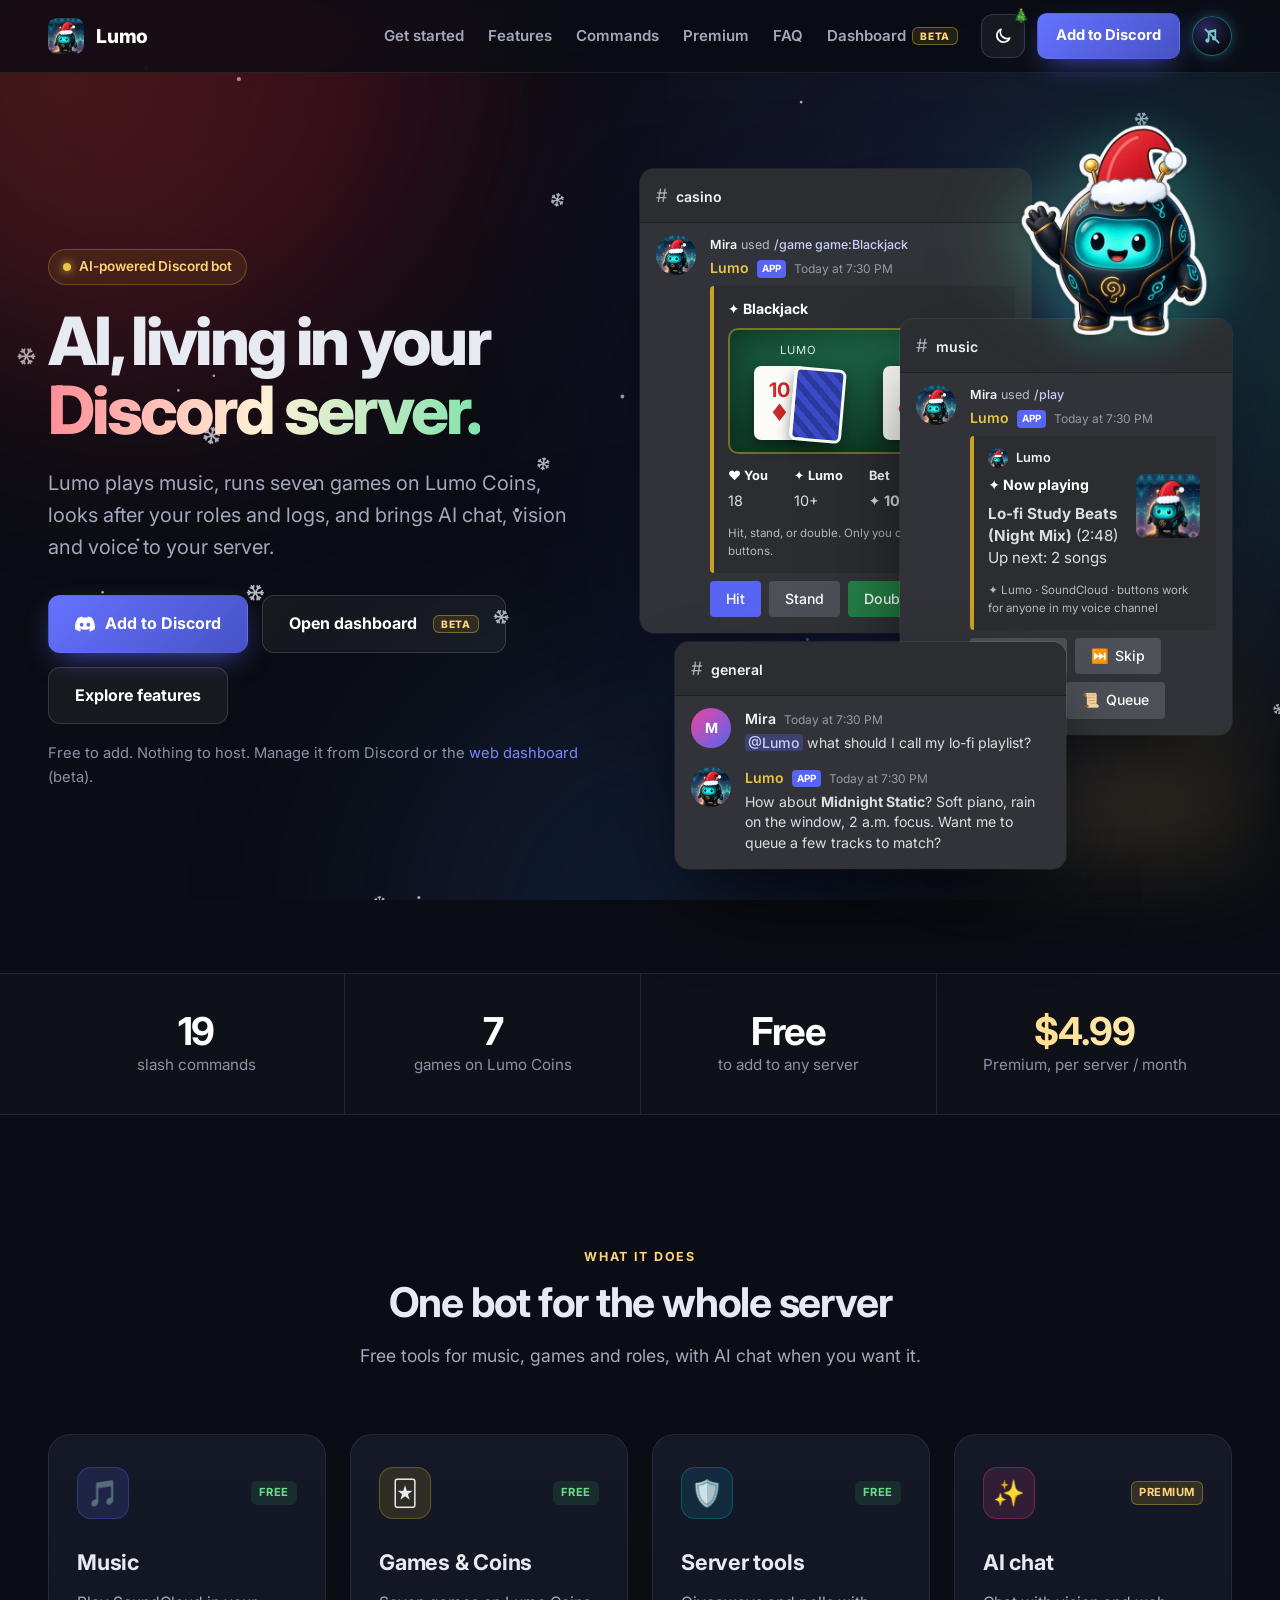
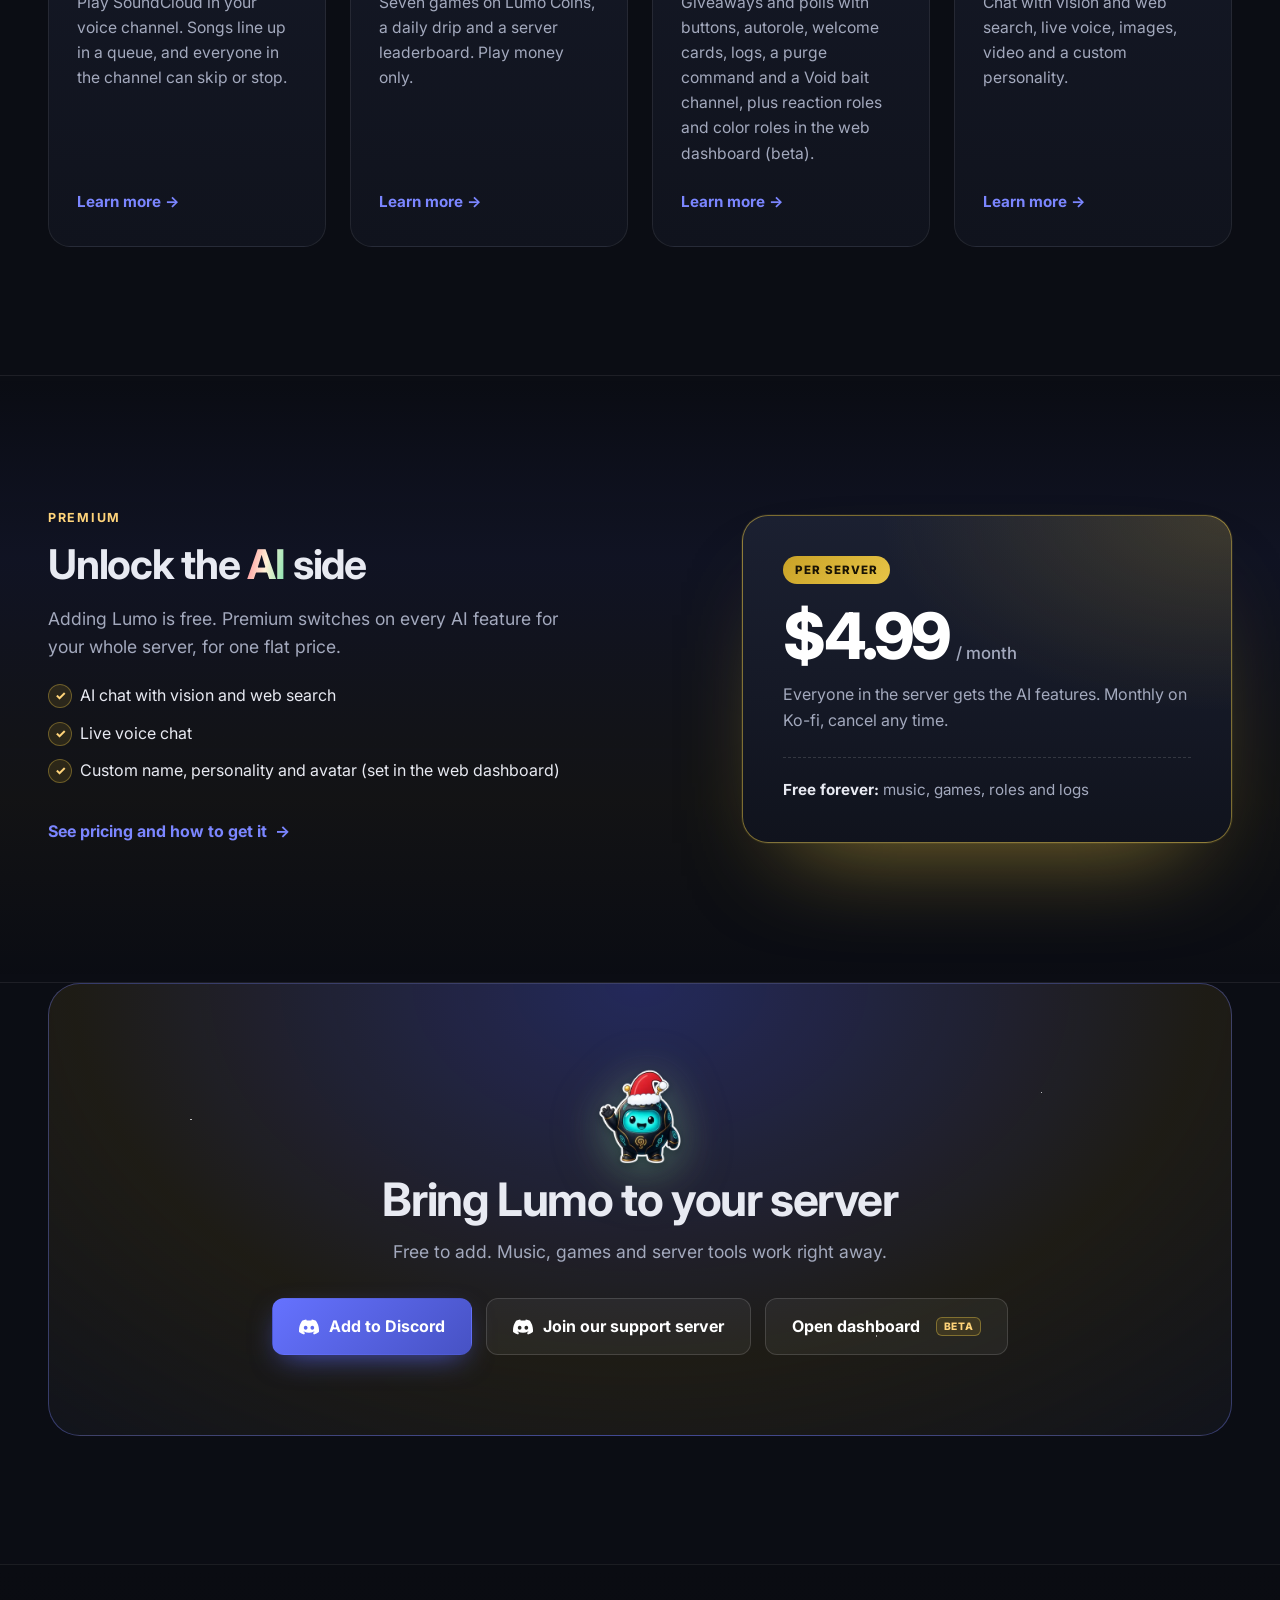
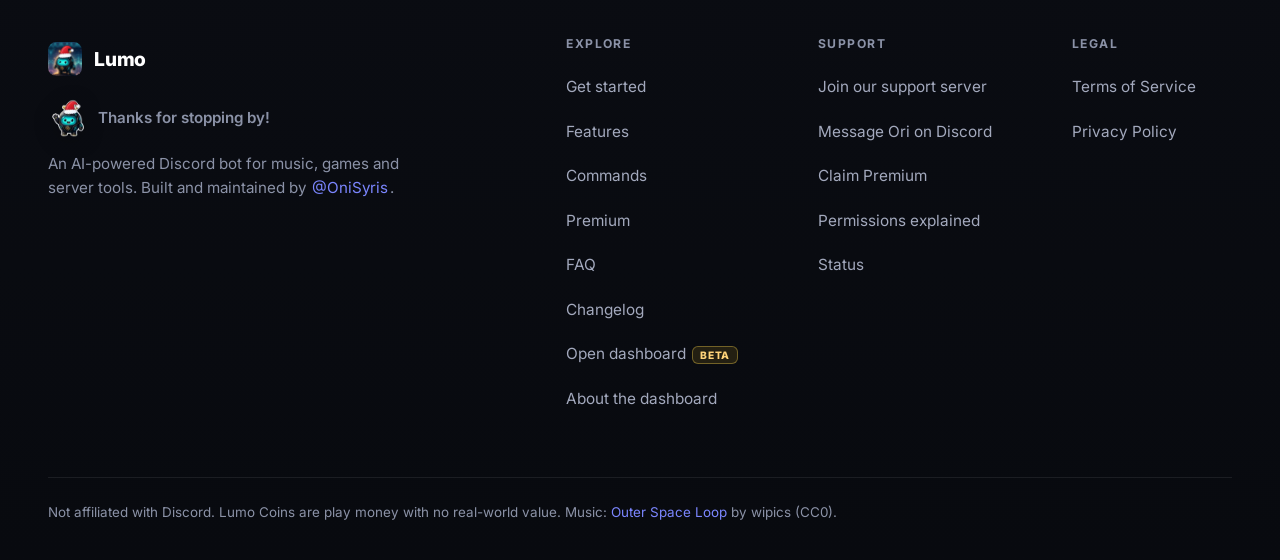
==== commit db423abd: "Levels: features tile, /rank and /top Levels on the commands page, privacy line on per-server XP, ch" ====
--- a/index.html
+++ b/index.html
@@ -178,7 +178,7 @@
 
     <section class="factband" aria-label="Lumo at a glance">
       <ul class="wrap facts">
-        <li><strong>18</strong><span>slash commands</span></li>
+        <li><strong>19</strong><span>slash commands</span></li>
         <li><strong>7</strong><span>games on Lumo Coins</span></li>
         <li><strong>Free</strong><span>to add to any server</span></li>
         <li><strong>$4.99</strong><span>Premium, per server / month</span></li>
